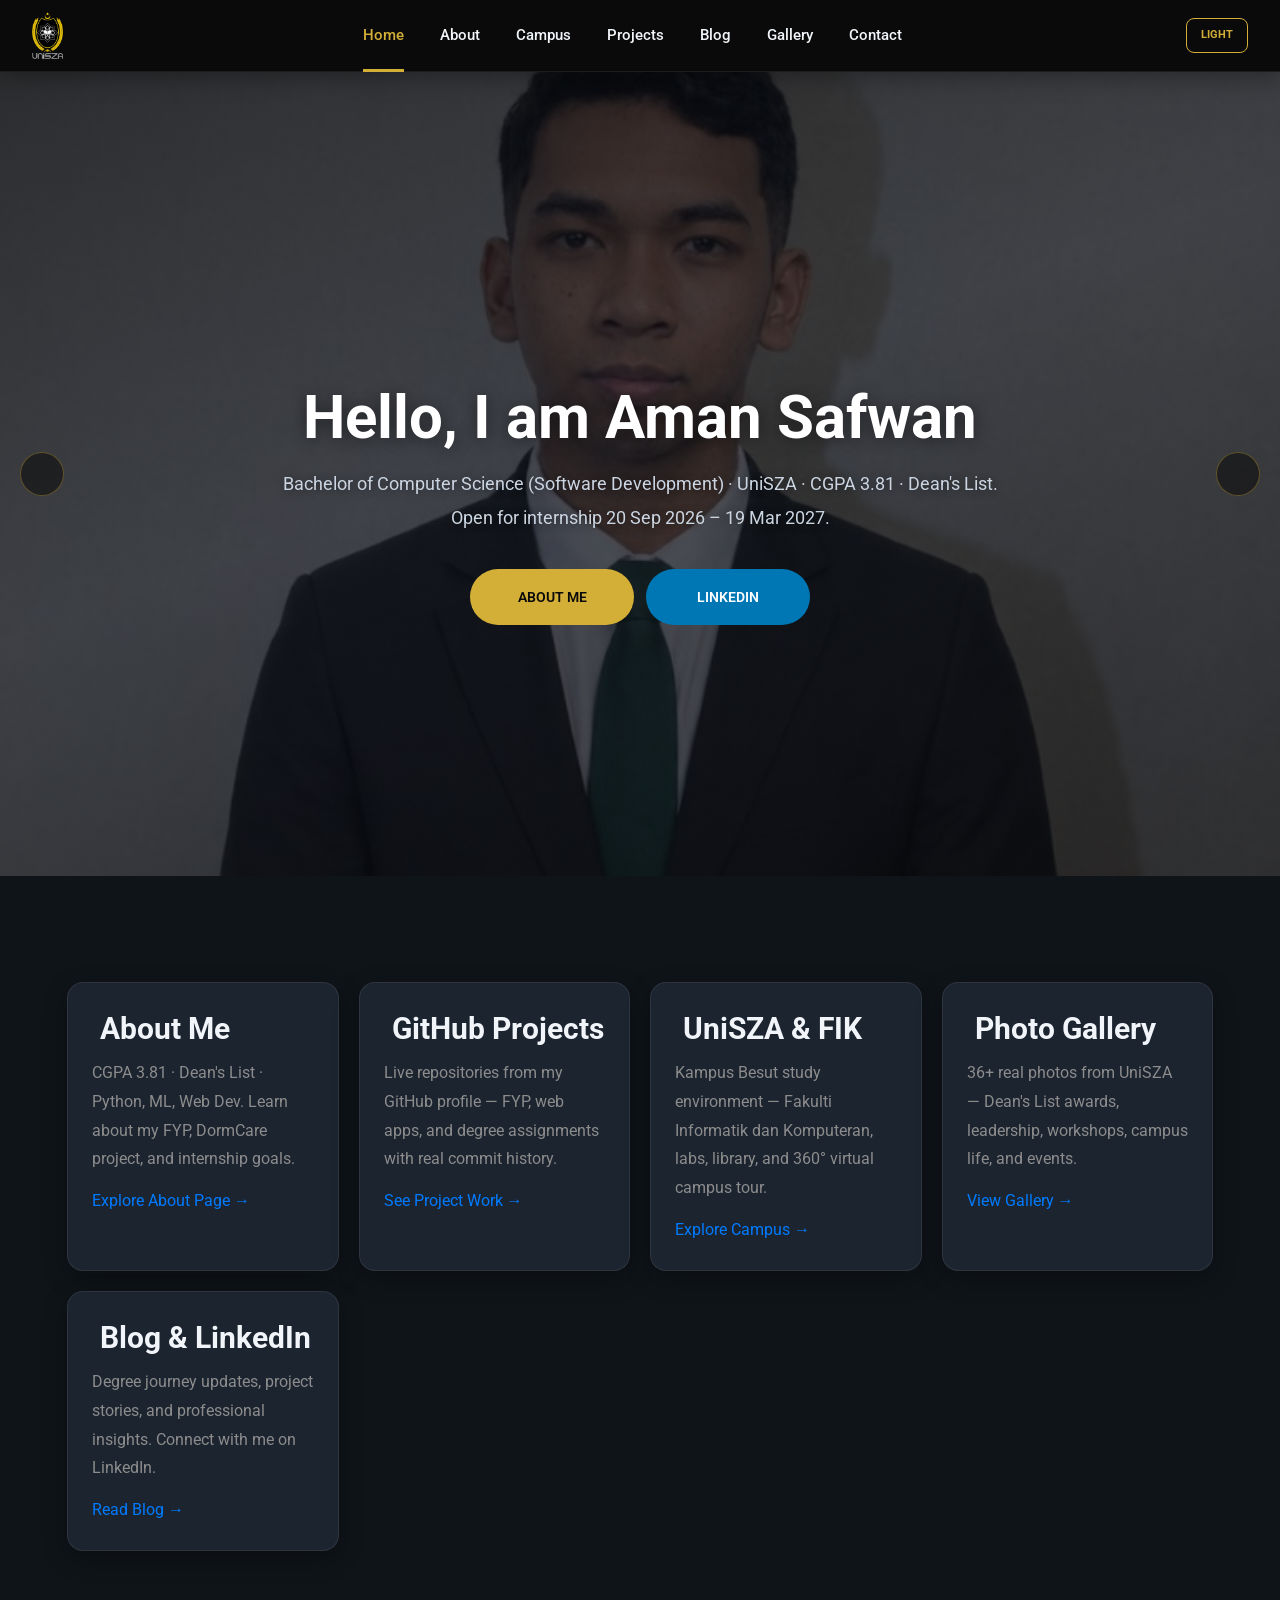
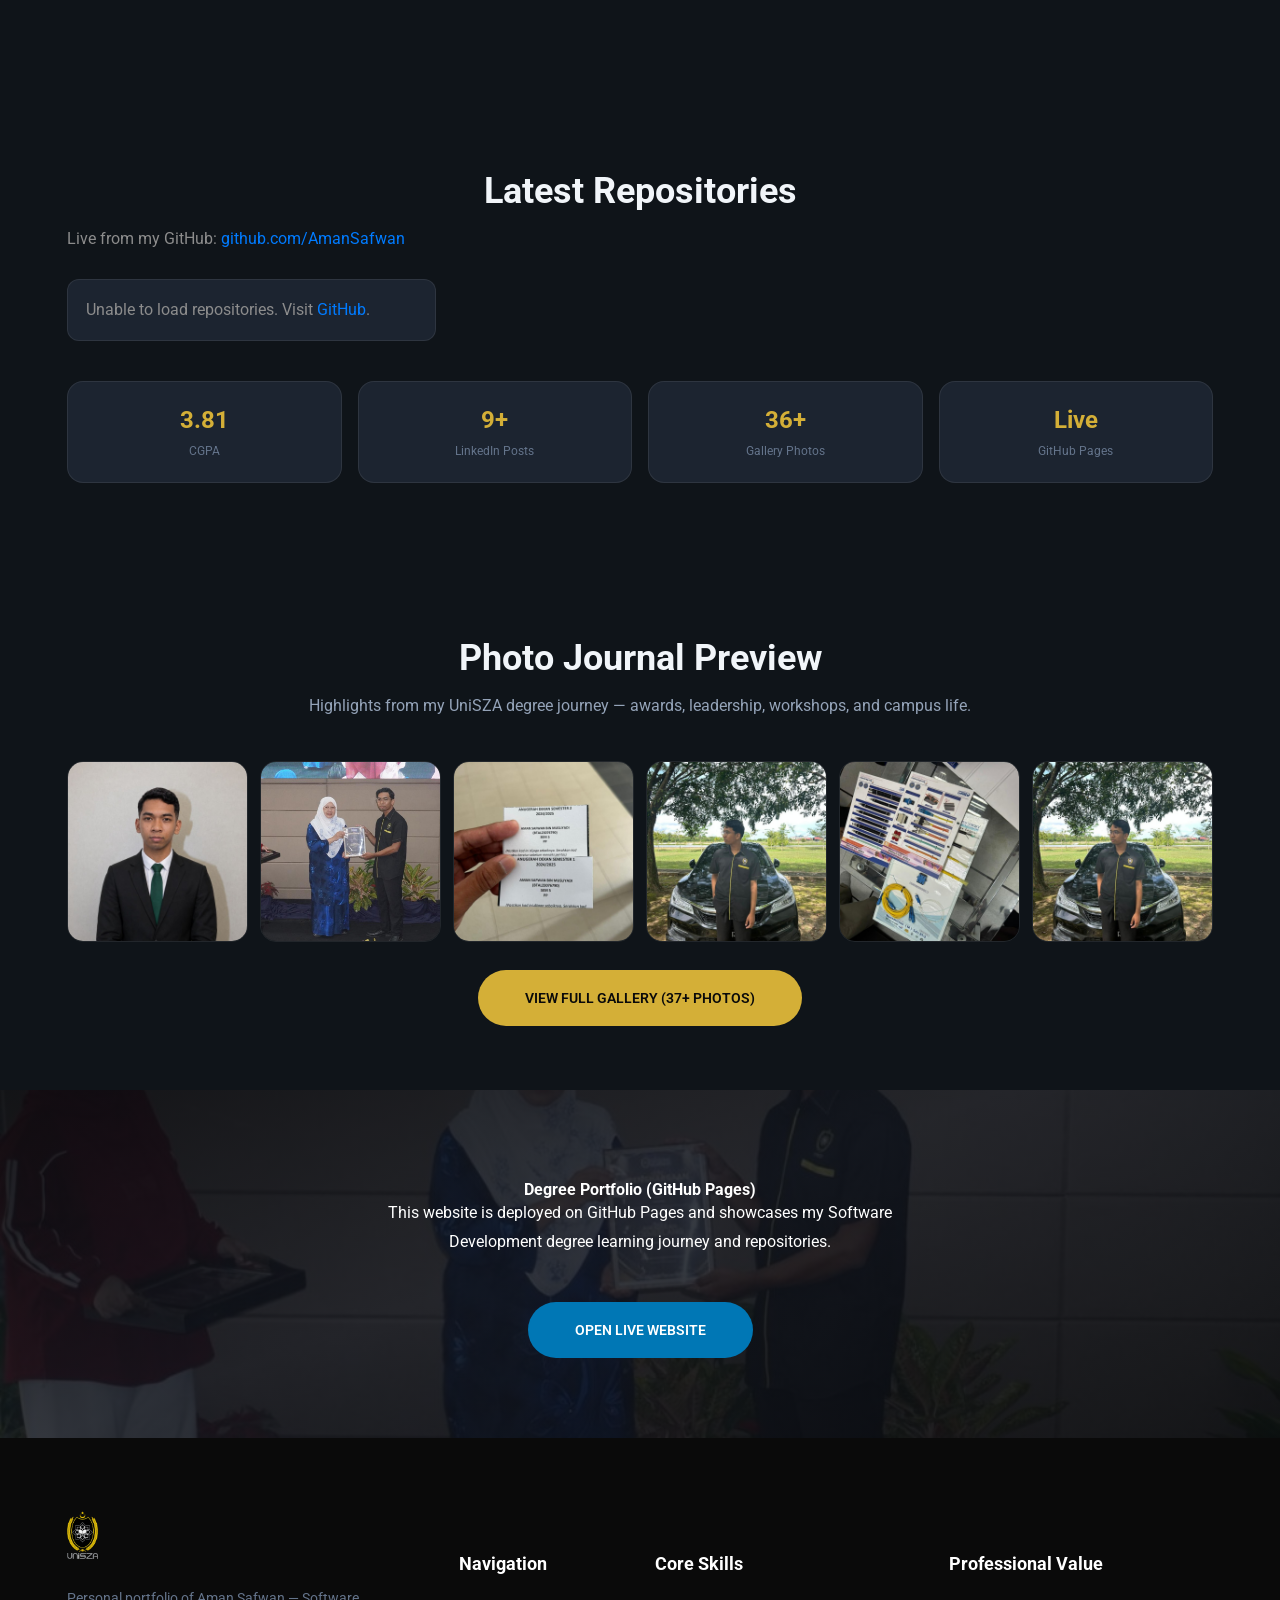
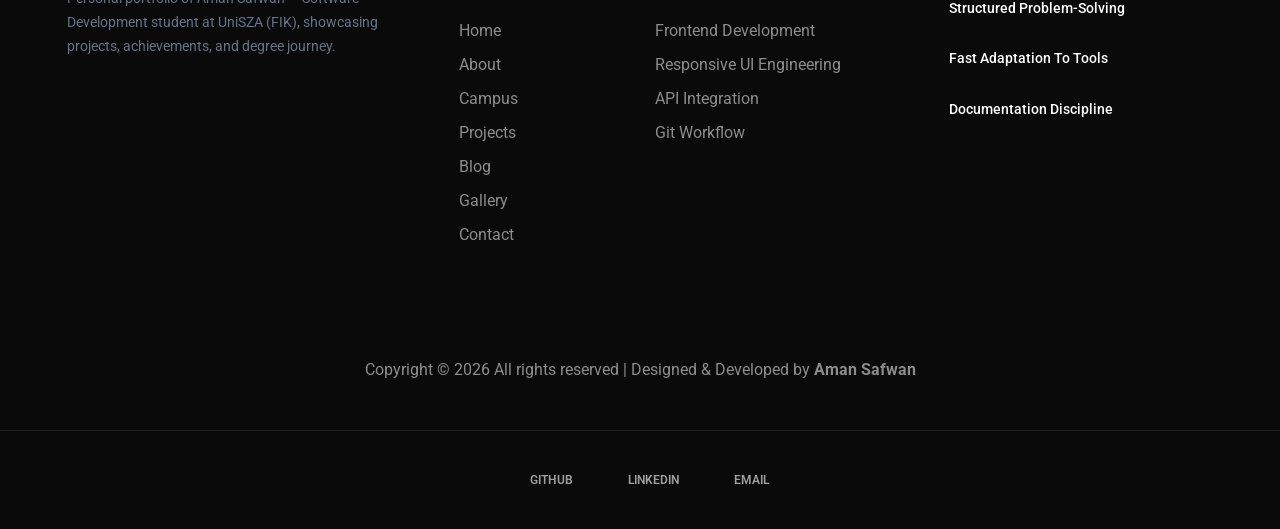
==== index.html @ bd670aaa "Add high-quality photo banners to all page headers. Each page now has a relevant full-width hero ima" ====
<!DOCTYPE html>
<html lang="en">
<head>
  <meta charset="UTF-8">
  <meta name="viewport" content="width=device-width, initial-scale=1.0">
  <title>Aman Safwan | Home</title>
  <meta name="description" content="CSD 34203 CLO3 GitHub Portfolio — Personal blog and degree portfolio of Aman Safwan, Software Development student at UniSZA.">
  <link rel="icon" href="img/unisza-logo.png" type="image/png">
  <link rel="apple-touch-icon" href="img/unisza-logo.png">
  <link href="https://fonts.googleapis.com/css?family=Roboto:300,400,500,700&display=swap" rel="stylesheet">
  <link rel="stylesheet" href="css/bootstrap.min.css">
  <link rel="stylesheet" href="css/font-awesome.min.css">
  <link rel="stylesheet" href="css/magnific-popup.css">
  <link rel="stylesheet" href="css/owl.carousel.min.css">
  <link rel="stylesheet" href="css/animate.css">
  <link rel="stylesheet" href="css/slicknav.min.css">
  <link rel="stylesheet" href="css/style.css">
  <link rel="stylesheet" href="css/theme-unisza.css">
  <link rel="stylesheet" href="css/components.css">
</head>
<body>
  <div id="preloder"><div class="loader"></div></div>

  <header class="header-section">
    <a href="index.html" class="site-logo"><img src="img/unisza-logo.png" alt="UniSZA — Universiti Sultan Zainal Abidin"></a>
    <ul class="main-menu">
      <li><a href="index.html">Home</a></li>
      <li><a href="about.html">About</a></li>
      <li><a href="campus.html">Campus</a></li>
      <li><a href="projects.html">Projects</a></li>
      <li><a href="blog.html">Blog</a></li>
      <li><a href="gallery.html">Gallery</a></li>
      <li><a href="contact.html">Contact</a></li>
    </ul>
    <div class="header-add"></div>
  </header>

  <section class="hero-section">
    <div class="hero-slider owl-carousel">
      <div class="hero-item set-bg" data-setbg="img/banners/about.png">
        <div class="container">
          <h2>Hello, I am Aman Safwan</h2>
          <p>Bachelor of Computer Science (Software Development) · UniSZA · CGPA 3.81 · Dean's List. Open for internship 20 Sep 2026 – 19 Mar 2027.</p>
          <a href="about.html" class="site-btn">About Me</a>
          <a href="https://www.linkedin.com/in/amansafwan" target="_blank" rel="noopener noreferrer" class="site-btn sb-color ml-2">LinkedIn</a>
        </div>
      </div>
      <div class="hero-item set-bg" data-setbg="img/banners/gallery.png">
        <div class="container">
          <h2>Welcome To My GitHub Portfolio</h2>
          <p>Explore my journey, featured projects, blog posts, and the technologies I use to solve real-world problems.</p>
          <a href="blog.html" class="site-btn">Read Blog</a>
          <a href="projects.html" class="site-btn sb-color ml-2">View Projects</a>
        </div>
      </div>
      <div class="hero-item set-bg" data-setbg="img/banners/campus.jpg">
        <div class="container">
          <h2>UniSZA Kampus Besut · FIK</h2>
          <p>Software Development at Fakulti Informatik dan Komputeran — labs, projects, and a vibrant campus environment in Terengganu.</p>
          <a href="campus.html" class="site-btn">Explore Campus</a>
        </div>
      </div>
    </div>
  </section>

  <section class="portfolio-section spad">
    <div class="container">
      <div class="portfolio-grid">
        <article class="portfolio-card reveal-on-scroll">
          <h3><i class="fa fa-user"></i> About Me</h3>
          <p>CGPA 3.81 · Dean's List · Python, ML, Web Dev. Learn about my FYP, DormCare project, and internship goals.</p>
          <a class="read-more" href="about.html">Explore About Page →</a>
        </article>
        <article class="portfolio-card reveal-on-scroll">
          <h3><i class="fa fa-github"></i> GitHub Projects</h3>
          <p>Live repositories from my GitHub profile — FYP, web apps, and degree assignments with real commit history.</p>
          <a class="read-more" href="projects.html">See Project Work →</a>
        </article>
        <article class="portfolio-card reveal-on-scroll">
          <h3><i class="fa fa-university"></i> UniSZA &amp; FIK</h3>
          <p>Kampus Besut study environment — Fakulti Informatik dan Komputeran, labs, library, and 360° virtual campus tour.</p>
          <a class="read-more" href="campus.html">Explore Campus →</a>
        </article>
        <article class="portfolio-card reveal-on-scroll">
          <h3><i class="fa fa-camera"></i> Photo Gallery</h3>
          <p>36+ real photos from UniSZA — Dean's List awards, leadership, workshops, campus life, and events.</p>
          <a class="read-more" href="gallery.html">View Gallery →</a>
        </article>
        <article class="portfolio-card reveal-on-scroll">
          <h3><i class="fa fa-linkedin"></i> Blog & LinkedIn</h3>
          <p>Degree journey updates, project stories, and professional insights. Connect with me on LinkedIn.</p>
          <a class="read-more" href="blog.html">Read Blog →</a>
        </article>
      </div>
    </div>
  </section>

  <section class="characters-boxes-section">
    <div class="container">
      <div class="section-heading text-center reveal-on-scroll">
        <h2>Latest Repositories</h2>
      </div>
      <p class="repo-intro">
        Live from my GitHub: <a class="read-more" href="https://github.com/AmanSafwan" target="_blank" rel="noopener noreferrer">github.com/AmanSafwan</a>
      </p>
      <div id="homeRepoGrid" class="repo-grid" aria-live="polite">
        <div class="repo-loading"><div class="feed-loading-spinner"></div><p>Loading from GitHub…</p></div>
      </div>
      <div class="home-stats-strip reveal-on-scroll">
        <div class="home-stat-item"><strong>3.81</strong><span>CGPA</span></div>
        <div class="home-stat-item"><strong>9+</strong><span>LinkedIn Posts</span></div>
        <div class="home-stat-item"><strong>36+</strong><span>Gallery Photos</span></div>
        <div class="home-stat-item"><strong>Live</strong><span>GitHub Pages</span></div>
      </div>
    </div>
  </section>

  <section class="home-gallery-preview spad">
    <div class="container">
      <div class="section-heading text-center reveal-on-scroll">
        <h2>Photo Journal Preview</h2>
        <p>Highlights from my UniSZA degree journey — awards, leadership, workshops, and campus life.</p>
      </div>
      <div class="home-gallery-grid reveal-on-scroll">
        <a href="gallery.html" class="home-gallery-thumb"><img src="img/gallery/raw-38.png" alt="Professional headshot"></a>
        <a href="gallery.html" class="home-gallery-thumb"><img src="img/gallery/raw-32.png" alt="Anugerah Cemerlang award"></a>
        <a href="gallery.html" class="home-gallery-thumb"><img src="img/gallery/raw-16.png" alt="Dean's List awards"></a>
        <a href="gallery.html" class="home-gallery-thumb"><img src="img/gallery/raw-25.png" alt="Campus event"></a>
        <a href="gallery.html" class="home-gallery-thumb"><img src="img/gallery/raw-28.png" alt="Workshop session"></a>
        <a href="gallery.html" class="home-gallery-thumb"><img src="img/gallery/raw-37.png" alt="Leadership activity"></a>
      </div>
      <div class="text-center reveal-on-scroll">
        <a href="gallery.html" class="site-btn"><i class="fa fa-camera"></i> View Full Gallery (37+ Photos)</a>
      </div>
    </div>
  </section>

  <section class="banner-section set-bg banner-section--photo" data-setbg="img/banners/gallery.png">
    <div class="container">
      <div class="banner-text text-white">
        <h6>Degree Portfolio (GitHub Pages)</h6>
        <p>This website is deployed on GitHub Pages and showcases my Software Development degree learning journey and repositories.</p>
        <a href="https://amansafwan.github.io/personal-blog/" target="_blank" rel="noopener noreferrer" class="site-btn sb-color">Open Live Website</a>
      </div>
    </div>
  </section>

  <footer class="footer-section">
    <div class="container">
      <div class="row">
        <div class="col-lg-4 col-md-6">
          <div class="footer-widget">
            <div class="about-widget">
              <img src="img/unisza-logo.png" alt="UniSZA logo">
              <p>Personal portfolio of Aman Safwan — Software Development student at UniSZA (FIK), showcasing projects, achievements, and degree journey.</p>
            </div>
          </div>
        </div>
        <div class="col-lg-2 col-md-6 col-sm-6">
          <div class="footer-widget">
            <h2 class="fw-title">Navigation</h2>
            <ul>
              <li><a href="index.html">Home</a></li>
              <li><a href="about.html">About</a></li>
              <li><a href="campus.html">Campus</a></li>
              <li><a href="projects.html">Projects</a></li>
              <li><a href="blog.html">Blog</a></li>
              <li><a href="gallery.html">Gallery</a></li>
              <li><a href="contact.html">Contact</a></li>
            </ul>
          </div>
        </div>
        <div class="col-lg-3 col-md-6 col-sm-6">
          <div class="footer-widget">
            <h2 class="fw-title">Core Skills</h2>
            <ul>
              <li><a href="#">Frontend Development</a></li>
              <li><a href="#">Responsive UI Engineering</a></li>
              <li><a href="#">API Integration</a></li>
              <li><a href="#">Git Workflow</a></li>
            </ul>
          </div>
        </div>
        <div class="col-lg-3 col-md-6">
          <div class="footer-widget fw-latest-post">
            <h2 class="fw-title">Professional Value</h2>
            <div class="latest-news-widget">
              <div class="ln-item"><div class="ln-text"><h6>Structured Problem-Solving</h6></div></div>
              <div class="ln-item"><div class="ln-text"><h6>Fast Adaptation To Tools</h6></div></div>
              <div class="ln-item"><div class="ln-text"><h6>Documentation Discipline</h6></div></div>
            </div>
          </div>
        </div>
      </div>
      <div class="copyright text-center mt-4">
        <p>Copyright &copy; <span id="year"></span> All rights reserved | Designed & Developed by <strong>Aman Safwan</strong></p>
      </div>
    </div>
    <div class="social-links-warp">
      <div class="container">
        <div class="social-links">
          <a href="https://github.com/AmanSafwan" target="_blank" rel="noopener noreferrer"><i class="fa fa-github"></i><span>github</span></a>
          <a href="https://www.linkedin.com/in/amansafwan" target="_blank" rel="noopener noreferrer"><i class="fa fa-linkedin"></i><span>linkedin</span></a>
          <a href="mailto:safwanaman2003@gmail.com"><i class="fa fa-envelope"></i><span>email</span></a>
        </div>
      </div>
    </div>
  </footer>

  <script src="js/jquery-3.2.1.min.js"></script>
  <script src="js/bootstrap.min.js"></script>
  <script src="js/jquery.slicknav.js"></script>
  <script src="js/owl.carousel.min.js"></script>
  <script src="js/circle-progress.min.js"></script>
  <script src="js/jquery.magnific-popup.min.js"></script>
  <script src="js/main.js"></script>
</body>
</html>
---- css/style.css ----
/* ===================================
--------------------------------------
  TheQuest - Gaming Magazine Template
  Version: 1.0
--------------------------------------
======================================*/


/*----------------------------------------*/
/* Template default CSS
/*----------------------------------------*/

html,
body {
	height: 100%;
	font-family: "Roboto", sans-serif;
	-webkit-font-smoothing: antialiased;
	font-smoothing: antialiased;
}

h1,
h2,
h3,
h4,
h5,
h6 {
	margin: 0;
	color: #111111;
	font-weight: 700;
}

h1 {
	font-size: 70px;
}

h2 {
	font-size: 36px;
}

h3 {
	font-size: 30px;
}

h4 {
	font-size: 24px;
}

h5 {
	font-size: 18px;
}

h6 {
	font-size: 16px;
}

p {
	font-size: 16px;
	color: #8c8c8c;
	line-height: 1.8;
}

img {
	max-width: 100%;
}

input:focus,
select:focus,
button:focus,
textarea:focus {
	outline: none;
}

a:hover,
a:focus {
	text-decoration: none;
	outline: none;
}

ul,
ol {
	padding: 0;
	margin: 0;
}

/*---------------------
Helper CSS
 -----------------------*/

.section-title {
	text-align: center;
}

.section-title h2 {
	font-size: 36px;
}

.set-bg {
	background-repeat: no-repeat;
	background-size: cover;
	background-position: center center;
}

.spad {
	padding-top: 106px;
	padding-bottom: 106px;
}

.text-white h1,
.text-white h2,
.text-white h3,
.text-white h4,
.text-white h5,
.text-white h6,
.text-white p,
.text-white span,
.text-white li,
.text-white a {
	color: #fff;
}

/*---------------------
Commom elements
 -----------------------*/

/* buttons */

.site-btn {
	display: inline-block;
	border: none;
	font-size: 14px;
	font-weight: 600;
	min-width: 164px;
	padding: 21px 47px;
	border-radius: 50px;
	text-transform: uppercase;
	background: #10ddb4;
	color: #161616;
	line-height: 1;
	cursor: pointer;
	text-align: center;
}

.site-btn:hover {
	color: #161616;
}

.site-btn.sb-color {
	background: #ff1f56;
	color: #fff;
}

.site-btn.sb-color:hover {
	color: #fff;
}

/* Preloder */

#preloder {
	position: fixed;
	width: 100%;
	height: 100%;
	top: 0;
	left: 0;
	z-index: 999999;
	background: #000;
}

.loader {
	width: 40px;
	height: 40px;
	position: absolute;
	top: 50%;
	left: 50%;
	margin-top: -13px;
	margin-left: -13px;
	border-radius: 60px;
	animation: loader 0.8s linear infinite;
	-webkit-animation: loader 0.8s linear infinite;
}

@keyframes loader {
	0% {
		-webkit-transform: rotate(0deg);
		transform: rotate(0deg);
		border: 4px solid #f44336;
		border-left-color: transparent;
	}
	50% {
		-webkit-transform: rotate(180deg);
		transform: rotate(180deg);
		border: 4px solid #673ab7;
		border-left-color: transparent;
	}
	100% {
		-webkit-transform: rotate(360deg);
		transform: rotate(360deg);
		border: 4px solid #f44336;
		border-left-color: transparent;
	}
}

@-webkit-keyframes loader {
	0% {
		-webkit-transform: rotate(0deg);
		border: 4px solid #f44336;
		border-left-color: transparent;
	}
	50% {
		-webkit-transform: rotate(180deg);
		border: 4px solid #673ab7;
		border-left-color: transparent;
	}
	100% {
		-webkit-transform: rotate(360deg);
		border: 4px solid #f44336;
		border-left-color: transparent;
	}
}

/*------------------
Header section
 ---------------------*/

.header-section {
	position: absolute;
	width: 100%;
	left: 0;
	top: 0;
	background: #353535;
	z-index: 9999;
}

.site-logo {
	display: inline-block;
	padding: 12px 28px 11px;
	background: #111111;
	vertical-align: middle;
}

.site-logo img {
	display: block;
	height: 48px;
	width: auto;
	max-width: 118px;
	object-fit: contain;
}

.main-menu {
	display: inline-block;
	padding-left: 44px;
	position: relative;
	z-index: 99;
	background: #353535;
}

.main-menu li {
	display: inline-block;
}

.main-menu li a {
	position: relative;
	display: block;
	padding: 44px 7px;
	margin-right: 55px;
	font-size: 16px;
	font-weight: 500;
	color: #fff;
}

.main-menu li a:after {
	position: absolute;
	content: "";
	width: 0;
	height: 3px;
	left: 0;
	bottom: 0;
	background: #10ddb4;
	-webkit-transition: all 0.3s;
	transition: all 0.3s;
}

.main-menu li a:hover:after {
	width: 100%;
}

.slicknav_menu {
	display: none;
}

.header-add {
	position: absolute;
	right: 0;
	top: 0;
	width: 43%;
	height: 100%;
	text-align: right;
}

.header-add img {
	height: 100%;
}

.header-badge {
	display: -webkit-box;
	display: -ms-flexbox;
	display: flex;
	-webkit-box-align: center;
	-ms-flex-align: center;
	align-items: center;
	-webkit-box-pack: end;
	-ms-flex-pack: end;
	justify-content: flex-end;
	padding-right: 24px;
}

.header-badge span {
	display: inline-block;
	background: rgba(16, 221, 180, 0.15);
	border: 1px solid #10ddb4;
	color: #10ddb4;
	padding: 8px 14px;
	border-radius: 999px;
	font-size: 12px;
	font-weight: 700;
	letter-spacing: 0.4px;
}

/*------------------
   Hero-section
 ---------------------*/

.hero-item {
	height: 804px;
	display: -webkit-box;
	display: -ms-flexbox;
	display: flex;
	-webkit-box-align: center;
	-ms-flex-align: center;
	align-items: center;
	-webkit-box-pack: center;
	-ms-flex-pack: center;
	justify-content: center;
	text-align: center;
	position: relative;
	padding-top: 140px;
}

.hero-item:after {
	position: absolute;
	content: "";
	width: 100%;
	height: 100%;
	left: 0;
	top: 0;
	background: #0d0d11;
	opacity: 0.74;
	z-index: 1;
}

.hero-item .container {
	position: relative;
	z-index: 9;
}

.hero-item h2 {
	font-size: 96px;
	font-weight: 700;
	color: #fff;
	margin-bottom: 15px;
}

.hero-item p {
	font-size: 20px;
	margin-bottom: 35px;
}

.hero-item .site-btn,
.hero-item p,
.hero-item h2 {
	position: relative;
	top: 50px;
	opacity: 0;
}

.hero-slider .owl-item.active .hero-item h2,
.hero-slider .owl-item.active .hero-item p,
.hero-slider .owl-item.active .hero-item .site-btn {
	top: 0;
	opacity: 1;
}

.hero-slider .owl-item.active .hero-item h2 {
	-webkit-transition: all 0.5s ease 0.4s;
	transition: all 0.5s ease 0.4s;
}

.hero-slider .owl-item.active .hero-item p {
	-webkit-transition: all 0.5s ease 0.6s;
	transition: all 0.5s ease 0.6s;
}

.hero-slider .owl-item.active .hero-item .site-btn {
	-webkit-transition: all 0.5s ease 0.8s;
	transition: all 0.5s ease 0.8s;
}

.slider-progress-bar {
	position: absolute;
	width: 100%;
	bottom: 0;
	left: 0;
}

.slider-progress-bar .progress {
	height: 4px;
	background: #10ddb4;
	-webkit-animation: sliderProgressBar ease;
	animation: sliderProgressBar ease;
}

.my-slider:hover .slider-progress-bar .progress {
	-webkit-animation-play-state: paused;
	animation-play-state: paused;
}

@-webkit-keyframes sliderProgressBar {
	0% {
		width: 0%;
	}
	100% {
		width: 100%;
	}
}

@keyframes sliderProgressBar {
	0% {
		width: 0%;
	}
	100% {
		width: 100%;
	}
}

/*------------------
   Blog-section
 ---------------------*/

.blog-section {
	background: #1c1c1c;
}

.blog-section .blog-posts {
	margin-bottom: -70px;
}

.blog-post {
	margin-bottom: 70px;
}

.blog-post img {
	margin-bottom: 34px;
	min-width: 100%;
}

.blog-post .post-date {
	display: inline-block;
	font-size: 14px;
	font-weight: 700;
	padding: 3px 16px;
	margin-bottom: 25px;
	background: #10ddb4;
}

.blog-post h3 {
	color: #fff;
	margin-bottom: 10px;
}

.blog-post h4 {
	color: #fff;
	margin-bottom: 10px;
}

.blog-post .post-metas {
	margin-bottom: 30px;
}

.blog-post .post-metas .post-meta {
	position: relative;
	display: inline-block;
	color: #8c8c8c;
	font-size: 14px;
	padding-right: 15px;
	margin-right: 14px;
	margin-bottom: 5px;
}

.blog-post .post-metas .post-meta:after {
	position: absolute;
	content: "|";
	right: 0;
	top: 0;
	color: #8c8c8c;
	font-size: 14px;
}

.blog-post .post-metas .post-meta:last-child {
	margin-right: 0;
	padding-right: 0;
}

.blog-post .post-metas .post-meta:last-child:after {
	display: none;
}

.blog-post .post-metas a {
	color: #ffea00;
}

.blog-post .read-more {
	font-size: 14px;
	font-weight: 700;
	color: #10ddb4;
}

.blog-post.featured-post,
.blog-post.review-post,
.blog-post.single-post {
	margin-bottom: 80px;
}

.blog-post.featured-post p,
.blog-post.review-post p,
.blog-post.single-post p {
	margin-bottom: 40px;
}

.blog-post.featured-post .post-metas a,
.blog-post.review-post .post-metas a,
.blog-post.single-post .post-metas a {
	color: #10ddb4;
}

.blog-post.review-post .post-metas {
	margin-bottom: 5px;
}

.blog-post.review-post .rating {
	font-size: 17px;
	color: #ffd200;
	margin-bottom: 30px;
}

.blog-post.review-post .rating i {
	display: inline-block;
	margin-right: 4px;
}

.sb-widget {
	margin-bottom: 75px;
}

.sb-widget:last-child {
	margin-bottom: 0;
}

.sb-widget .sb-title {
	font-size: 18px;
	font-weight: 700;
	color: #fff;
	margin-bottom: 60px;
}

.sb-widget .sb-search input {
	width: 100%;
	height: 53px;
	font-size: 14px;
	font-style: italic;
	padding: 0 32px;
	border: none;
	border-bottom: 3px solid #10ddb4;
}

.sb-cata-list {
	list-style: none;
}

.sb-cata-list li {
	display: block;
	overflow: hidden;
	margin-bottom: 13px;
}

.sb-cata-list li a {
	display: block;
	color: #8c8c8c;
	font-size: 16px;
}

.sb-cata-list li span {
	float: right;
	display: inline-block;
	min-width: 25px;
	height: 25px;
	font-size: 11px;
	color: #1c1c1c;
	border-radius: 35px;
	background: #fff;
	text-align: center;
	padding: 5px 5px 0;
}

.sb-cata-list li:nth-child(1) span {
	background: #10ddb4;
}

.sb-cata-list li:nth-child(2) span {
	background: #ff1980;
}

.sb-cata-list li:nth-child(3) span {
	background: #ffe119;
}

.sb-cata-list li:nth-child(4) span {
	background: #5da9e4;
}

.sb-cata-list li:nth-child(5) span {
	background: #bd9bd2;
}

.sb-cata-list li:nth-child(6) span {
	background: #f89843;
}

.sb-cata-list li:last-child a {
	margin-bottom: 0;
}

.latest-news-widget .ln-item {
	margin-bottom: 29px;
	position: relative;
}

.latest-news-widget .ln-item:last-child {
	margin-bottom: 0;
}

.latest-news-widget .ln-item img {
	width: 85px;
	height: 85px;
	float: left;
	margin-right: 27px;
}

.latest-news-widget .ln-text {
	overflow: hidden;
}

.latest-news-widget .ln-text .ln-date {
	display: inline-block;
	font-size: 14px;
	font-weight: 700;
	padding: 1px 5px;
	margin-bottom: 10px;
	background: #10ddb4;
}

.latest-news-widget .ln-text h6 {
	font-size: 14px;
	font-weight: 500;
	color: #fff;
	margin-bottom: 5px;
}

.latest-news-widget .ln-text .ln-metas .ln-meta {
	position: relative;
	display: inline-block;
	color: #8c8c8c;
	font-size: 12px;
	padding-right: 13px;
	margin-right: 10px;
	margin-bottom: 5px;
}

.latest-news-widget .ln-text .ln-metas .ln-meta:after {
	position: absolute;
	content: "|";
	right: 0;
	top: 0;
	color: #8c8c8c;
	font-size: 14px;
}

.latest-news-widget .ln-text .ln-metas .ln-meta:last-child {
	margin-right: 0;
	padding-right: 0;
}

.latest-news-widget .ln-text .ln-metas .ln-meta:last-child:after {
	display: none;
}

.latest-news-widget .ln-text .ln-metas a {
	color: #ffea00;
}

.latest-news-widget.top-five .ln-index {
	position: absolute;
	left: 19px;
	top: -25px;
	width: 45px;
	height: 45px;
	font-size: 18px;
	font-weight: 700;
	color: #fff;
	background: #10ddb4;
	border-radius: 50%;
	display: -webkit-box;
	display: -ms-flexbox;
	display: flex;
	-webkit-box-align: center;
	-ms-flex-align: center;
	align-items: center;
	-webkit-box-pack: center;
	-ms-flex-pack: center;
	justify-content: center;
}

.latest-news-widget.top-five .ln-item {
	margin-bottom: 59px;
}

.latest-news-widget.top-five .ln-item:nth-child(1) .ln-index {
	background: #ff5581;
}

.latest-news-widget.top-five .ln-item:nth-child(2) .ln-index {
	background: #10ddb4;
}

.latest-news-widget.top-five .ln-item:nth-child(3) .ln-index {
	background: #5da9e4;
}

.latest-news-widget.top-five .ln-item:nth-child(4) .ln-index {
	background: #ffe119;
}

.latest-news-widget.top-five .ln-item:nth-child(5) .ln-index {
	background: #bd9bd2;
}

.latest-news-widget.top-five .ln-item:last-child {
	margin-bottom: 0;
}

.latest-comments-widget .lc-item {
	margin-bottom: 23px;
}

.latest-comments-widget .lc-item:last-child {
	margin-bottom: 0;
}

.latest-comments-widget .lc-item img {
	float: left;
	width: 55px;
	height: 55px;
	border-radius: 50%;
	margin-right: 24px;
}

.latest-comments-widget .lc-text {
	overflow: hidden;
}

.latest-comments-widget .lc-text h6 {
	color: #fff;
	font-size: 16px;
	font-weight: 500;
	margin-bottom: 8px;
}

.latest-comments-widget .lc-text span {
	color: #8c8c8c;
	font-size: 14px;
	font-weight: 400;
	display: inline-block;
	padding: 0 5px;
}

.latest-comments-widget .lc-text a {
	color: #10ddb4;
	font-size: 14px;
	font-weight: 400;
}

.latest-comments-widget .lc-date {
	color: #a5a4a4;
	font-weight: 700;
	font-size: 12px;
}

/* ------------------
Blog list section
 ---------------------*/

.blog-list-section {
	background: #222222;
}

.small-blog-list .sb-item {
	margin-bottom: 43px;
	position: relative;
}

.small-blog-list .sb-item:last-child {
	margin-bottom: 0;
}

.small-blog-list .sb-item img {
	width: 166px;
	float: left;
	margin-right: 27px;
}

.small-blog-list .sb-text {
	overflow: hidden;
}

.small-blog-list .sb-text .sb-date {
	display: inline-block;
	font-size: 14px;
	font-weight: 700;
	padding: 1px 10px;
	margin-bottom: 10px;
	background: #10ddb4;
}

.small-blog-list .sb-text h6 {
	font-size: 18px;
	font-weight: 500;
	color: #fff;
	margin-bottom: 5px;
}

.small-blog-list .sb-text .sb-metas {
	margin-bottom: 10px;
}

.small-blog-list .sb-text .sb-metas .sb-meta {
	position: relative;
	display: inline-block;
	color: #8c8c8c;
	font-size: 12px;
	padding-right: 13px;
	margin-right: 10px;
	margin-bottom: 5px;
}

.small-blog-list .sb-text .sb-metas .sb-meta:after {
	position: absolute;
	content: "|";
	right: 0;
	top: 0;
	color: #8c8c8c;
	font-size: 14px;
}

.small-blog-list .sb-text .sb-metas .sb-meta:last-child {
	margin-right: 0;
	padding-right: 0;
}

.small-blog-list .sb-text .sb-metas .sb-meta:last-child:after {
	display: none;
}

.small-blog-list .sb-text .sb-metas a {
	color: #ffea00;
}

.small-blog-list .sb-text p {
	margin-bottom: 0;
}

/* ----------------
Video section
 ---------------------*/

.video-section {
	padding: 70px 0;
	background: #2d2d2d;
	text-align: center;
}

.video-logo {
	margin-bottom: 40px;
}

.video-logo p {
	padding-top: 10px;
	margin-bottom: 0;
}

.video-popup-warp {
	position: relative;
}

.video-popup-warp .video-play {
	display: block;
	position: absolute;
	width: 100px;
	height: 56px;
	padding-top: 9px;
	border-radius: 50px;
	top: calc(50% - 28px);
	left: calc(50% - 50px);
	font-size: 26px;
	color: #fff;
	background: #ff2260;
}

/* ----------------
Footer section
 ---------------------*/

.footer-section {
	background: #000000;
	padding-top: 73px;
}

.footer-widget {
	margin-bottom: 40px;
}

.footer-widget .fw-title {
	font-size: 18px;
	font-weight: 700;
	color: #fff;
	padding-top: 42px;
	margin-bottom: 44px;
}

.footer-widget .about-widget img {
	margin-bottom: 28px;
	max-width: 110px;
	height: auto;
	display: block;
}

.footer-widget ul {
	list-style: none;
}

.footer-widget ul li {
	display: block;
}

.footer-widget ul li a {
	display: inline-block;
	color: #8c8c8c;
	font-size: 16px;
	margin-bottom: 10px;
}

.footer-widget.fw-latest-post .fw-title {
	margin-bottom: 25px;
}

.copyright {
	color: #8c8c8c;
	font-size: 16px;
	padding: 35px 0 30px;
}

.copyright a {
	color: #8c8c8c;
}

.copyright a:hover {
	color: #10ddb4;
}

.copyright i {
	color: #a51111;
}

.social-links-warp {
	border-top: 1px solid #363636;
	padding: 45px 0;
}

.social-links a {
	margin-right: 104px;
	display: inline-block;
}

.social-links a:last-child {
	margin-right: 0;
}

.social-links a i {
	font-size: 30px;
	color: #d7d7d7;
	float: left;
	margin-right: 19px;
	overflow: hidden;
	-webkit-transition: all 0.3s;
	transition: all 0.3s;
}

.social-links a span {
	display: inline-block;
	font-size: 12px;
	font-weight: 600;
	text-transform: uppercase;
	color: #9f9fa0;
	padding-top: 10px;
	-webkit-transition: all 0.3s;
	transition: all 0.3s;
}

.social-links a:hover i {
	color: #10ddb4;
}

.main-menu li a.active:after {
	width: 100%;
}

.main-menu li a.active {
	color: #10ddb4;
}

.header-add {
	display: none;
}

.theme-toggle {
	position: absolute;
	right: 20px;
	top: 30px;
	padding: 10px 14px;
	border-radius: 20px;
	border: 1px solid #10ddb4;
	background: transparent;
	color: #10ddb4;
	font-size: 12px;
	font-weight: 700;
	text-transform: uppercase;
	cursor: pointer;
	z-index: 10000;
}

.site-btn {
	-webkit-transition: all 0.25s ease;
	transition: all 0.25s ease;
}

.site-btn:hover {
	-webkit-transform: translateY(-2px);
	transform: translateY(-2px);
	-webkit-box-shadow: 0 12px 25px rgba(16, 221, 180, 0.25);
	box-shadow: 0 12px 25px rgba(16, 221, 180, 0.25);
}

.read-more {
	-webkit-transition: color 0.2s ease;
	transition: color 0.2s ease;
}

.read-more:hover {
	color: #10ddb4;
}

.portfolio-section {
	background: #111111;
}

.portfolio-grid {
	display: grid;
	grid-template-columns: repeat(3, 1fr);
	gap: 20px;
}

.portfolio-card {
	background: #202020;
	border: 1px solid #2c2c2c;
	padding: 28px;
	border-radius: 12px;
	transition: transform 0.25s ease, border-color 0.25s ease;
}

.portfolio-card:hover {
	transform: translateY(-6px);
	border-color: #10ddb4;
}

.portfolio-card h3 {
	color: #fff;
	margin-bottom: 12px;
}

.portfolio-card p {
	margin-bottom: 15px;
}

.portfolio-card,
.characters-box,
.work-step-box,
.sb-widget {
	border-radius: 12px;
}

.repo-intro {
	color: #8c8c8c;
	margin-bottom: 25px;
}

.degree-checklist {
	margin-top: 18px;
	margin-bottom: 0;
	padding-left: 18px;
	color: #8c8c8c;
}

.degree-checklist li {
	margin-bottom: 10px;
}

.repo-grid {
	display: grid;
	grid-template-columns: repeat(3, 1fr);
	gap: 20px;
}

.repo-loading {
	color: #8c8c8c;
	background: rgba(255, 255, 255, 0.03);
	border: 1px solid #2b2b2b;
	padding: 18px;
	border-radius: 12px;
}

.repo-card {
	background: #1a1a1a;
	border: 1px solid #2b2b2b;
	padding: 20px;
	border-radius: 12px;
	height: 100%;
	display: -webkit-box;
	display: -ms-flexbox;
	display: flex;
	-webkit-box-orient: vertical;
	-webkit-box-direction: normal;
	-ms-flex-direction: column;
	flex-direction: column;
	-webkit-transition: all 0.2s ease;
	transition: all 0.2s ease;
}

.repo-card:hover {
	border-color: #10ddb4;
	-webkit-transform: translateY(-4px);
	transform: translateY(-4px);
}

.repo-card h4 {
	color: #fff;
	margin-bottom: 10px;
}

.repo-card h4 a {
	color: #fff;
}

.repo-card p {
	margin-bottom: 16px;
}

.repo-top {
	display: -webkit-box;
	display: -ms-flexbox;
	display: flex;
	-webkit-box-pack: justify;
	-ms-flex-pack: justify;
	justify-content: space-between;
	gap: 10px;
}

.repo-meta {
	display: -webkit-box;
	display: -ms-flexbox;
	display: flex;
	gap: 10px;
	-webkit-box-align: center;
	-ms-flex-align: center;
	align-items: center;
	color: #8c8c8c;
	font-size: 12px;
	white-space: nowrap;
}

.repo-lang {
	border: 1px solid rgba(16, 221, 180, 0.35);
	padding: 3px 8px;
	border-radius: 999px;
}

.repo-stars i {
	color: #ffd200;
}

.repo-bottom {
	margin-top: auto;
	display: -webkit-box;
	display: -ms-flexbox;
	display: flex;
	-webkit-box-pack: justify;
	-ms-flex-pack: justify;
	justify-content: space-between;
	-webkit-box-align: center;
	-ms-flex-align: center;
	align-items: center;
	gap: 10px;
}

.repo-updated {
	font-size: 12px;
	color: rgba(140, 140, 140, 0.85);
}

.portfolio-card,
.characters-box {
	height: 100%;
	display: -webkit-box;
	display: -ms-flexbox;
	display: flex;
	-webkit-box-orient: vertical;
	-webkit-box-direction: normal;
	-ms-flex-direction: column;
	flex-direction: column;
}

.characters-box {
	background: #1a1a1a;
	border: 1px solid #2b2b2b;
	padding: 20px;
}

.characters-box h4,
.characters-box p {
	margin-bottom: 14px;
}

.characters-box:hover {
	border-color: #10ddb4;
	-webkit-transform: translateY(-4px);
	transform: translateY(-4px);
	-webkit-transition: all 0.2s ease;
	transition: all 0.2s ease;
}

.contact-card {
	background: #111111;
	border: 1px solid #2d2d2d;
	border-radius: 12px;
	padding: 26px;
}

.social-links {
	display: -webkit-box;
	display: -ms-flexbox;
	display: flex;
	-webkit-box-pack: center;
	-ms-flex-pack: center;
	justify-content: center;
	-webkit-box-align: center;
	-ms-flex-align: center;
	align-items: center;
	-ms-flex-wrap: wrap;
	flex-wrap: wrap;
	gap: 36px;
}

.social-links a {
	margin-right: 0;
	display: -webkit-inline-box;
	display: -ms-inline-flexbox;
	display: inline-flex;
	-webkit-box-align: center;
	-ms-flex-align: center;
	align-items: center;
}

.social-links-warp {
	border-top: 1px solid #363636;
	padding: 30px 0 40px;
}

.form-status {
	margin-top: 20px;
	font-size: 14px;
}

.form-status.success {
	color: #10ddb4;
}

.form-status.error {
	color: #ff5a72;
}

.scroll-top-btn {
	position: fixed;
	right: 20px;
	bottom: 24px;
	width: 44px;
	height: 44px;
	border: 1px solid #10ddb4;
	background: #111111;
	color: #10ddb4;
	border-radius: 50%;
	cursor: pointer;
	opacity: 0;
	visibility: hidden;
	-webkit-transform: translateY(10px);
	transform: translateY(10px);
	-webkit-transition: all 0.25s ease;
	transition: all 0.25s ease;
	z-index: 999;
}

.scroll-top-btn.visible {
	opacity: 1;
	visibility: visible;
	-webkit-transform: translateY(0);
	transform: translateY(0);
}

.scroll-top-btn:hover {
	background: #10ddb4;
	color: #0f172a;
}

body.light-theme {
	background: #f4f6f8;
}

body.light-theme .header-section,
body.light-theme .main-menu,
body.light-theme .blog-section,
body.light-theme .characters-section,
body.light-theme .characters-boxes-section,
body.light-theme .work-steps-section,
body.light-theme .game-section,
body.light-theme .blog-list-section,
body.light-theme .footer-section {
	background: #ffffff;
}

body.light-theme .page-top-section:after,
body.light-theme .hero-item:after {
	background: #0b1120;
	opacity: 0.45;
}

body.light-theme h1,
body.light-theme h2,
body.light-theme h3,
body.light-theme h4,
body.light-theme h5,
body.light-theme h6 {
	color: #111111;
}

body.light-theme p,
body.light-theme .post-meta,
body.light-theme .sb-cata-list li a,
body.light-theme .copyright {
	color: #444444;
}

body.light-theme .main-menu li a {
	color: #111111;
}

body.light-theme .portfolio-card {
	background: #f8fafc;
	border-color: #d8e0e8;
}

body.light-theme .blog-post h3,
body.light-theme .blog-post h4,
body.light-theme .character-info h2,
body.light-theme .character-info h5,
body.light-theme .game-title h2,
body.light-theme .work-step-box h4,
body.light-theme .footer-widget .fw-title,
body.light-theme .latest-news-widget .ln-text h6,
body.light-theme .social-links a i,
body.light-theme .social-links a span {
	color: #0f172a;
}

body.light-theme .blog-post,
body.light-theme .characters-box,
body.light-theme .work-step-box,
body.light-theme .latest-news-widget .ln-item,
body.light-theme .footer-widget,
body.light-theme .contact-card {
	border-color: #d8e0e8;
}

body.light-theme .characters-box,
body.light-theme .contact-card,
body.light-theme .work-step-box,
body.light-theme .sb-widget {
	background: #f8fafc;
	border: 1px solid #d8e0e8;
}

body.light-theme .repo-card,
body.light-theme .repo-loading {
	background: #ffffff;
	border-color: #d8e0e8;
}

body.light-theme .repo-card h4,
body.light-theme .repo-card h4 a {
	color: #0f172a;
}

body.light-theme .repo-meta,
body.light-theme .repo-updated,
body.light-theme .repo-intro {
	color: #475569;
}

body.light-theme .repo-lang {
	border-color: rgba(14, 165, 233, 0.55);
}

body.light-theme .characters-box h4,
body.light-theme .work-step-box h4,
body.light-theme .latest-news-widget .ln-text h6,
body.light-theme .blog-post .post-metas .post-meta,
body.light-theme .footer-widget ul li a,
body.light-theme .character-info .cp-item h4 {
	color: #334155;
}

body.light-theme .blog-post .post-date,
body.light-theme .latest-news-widget .ln-text .ln-date,
body.light-theme .sb-cata-list li span {
	color: #0f172a;
}

body.light-theme .hero-item p,
body.light-theme .hero-item h2,
body.light-theme .page-top-section h2 {
	color: #ffffff;
}

body.light-theme .theme-toggle {
	background: #ffffff;
	border-color: #0ea5e9;
	color: #0f172a;
}

body.light-theme .scroll-top-btn {
	background: #ffffff;
	color: #0f172a;
	border-color: #0ea5e9;
}

body.light-theme .social-links a i,
body.light-theme .social-links a span {
	color: #334155;
}

body.light-theme .social-links a:hover i,
body.light-theme .social-links a:hover span {
	color: #10ddb4;
}

body.light-theme .characters-box img,
body.light-theme .blog-post img {
	border-radius: 10px;
}

body.light-theme .site-btn {
	color: #0f172a;
}

body.light-theme .social-links-warp {
	border-top-color: #d8e0e8;
}

body.light-theme .comment-form input,
body.light-theme .comment-form textarea {
	background: #ffffff;
	border: 1px solid #d8e0e8;
	color: #0f172a;
}

body.light-theme .comment-form input:focus,
body.light-theme .comment-form textarea:focus {
	border-color: #10ddb4;
}

/* ----------------
Other pages
 ---------------------*/

.page-top-section {
	height: 423px;
	position: relative;
	padding-top: 210px;
	text-align: center;
}

.page-top-section:after {
	position: absolute;
	content: "";
	width: 100%;
	height: 100%;
	left: 0;
	top: 0;
	background: #0d0d11;
	opacity: 0.74;
	z-index: 1;
}

.page-top-section .container {
	position: relative;
	z-index: 99;
}

.page-top-section h2 {
	position: relative;
	font-size: 72px;
	color: #fff;
	padding-bottom: 10px;
}

.page-top-section h2:after {
	position: absolute;
	content: "";
	width: 70px;
	height: 4px;
	bottom: 0;
	left: calc(50% - 35px);
	background: #10ddb4;
}

.site-pagination a {
	display: inline-block;
	font-size: 14px;
	color: #fff;
	font-weight: 500;
}

.site-pagination a.sp-next,
.site-pagination a.sp-prev {
	color: #8c8c8c;
	margin-right: 10px;
}

.site-pagination a.sp-next {
	margin-right: 0;
	margin-left: 10px;
}

.site-pagination a.active {
	color: #10ddb4;
}

/* ----------------
Single Post page
 ---------------------*/

.blog-post.single-post {
	margin-bottom: 0;
}

.blog-post.single-post p {
	margin-bottom: 30px;
}

.comments {
	padding-top: 50px;
}

.comments h5 {
	color: #fff;
	margin-bottom: 45px;
}

.comments-list {
	list-style: none;
	padding-top: 25px;
	padding-bottom: 25px;
}

.comments-list li {
	margin-bottom: 40px;
}

.comments-list img {
	float: left;
	margin-right: 28px;
	width: 55px;
	height: 55px;
	border-radius: 50%;
	min-width: auto;
}

.comments-list .comment-text {
	overflow: hidden;
}

.comments-list .comment-text h6 {
	color: #fff;
	font-weight: 500;
	margin-bottom: 5px;
}

.comments-list .comment-text .reply {
	padding-left: 7px;
	font-size: 14px;
	color: #10ddb4;
}

.comments-list .comment-text .comment-date {
	font-size: 12px;
	font-weight: 700;
	color: #a5a4a4;
	margin-bottom: 15px;
}

.comments-list .comment-text p {
	margin-bottom: 0;
}

.comment-form input,
.comment-form textarea {
	width: 100%;
	height: 53px;
	padding: 0 34px;
	margin-bottom: 34px;
	font-size: 14px;
	font-style: italic;
	color: #242424;
	border: none;
	border-bottom: 3px solid transparent;
}

.comment-form input:focus,
.comment-form textarea:focus {
	border-bottom-color: #10ddb4;
}

.comment-form textarea {
	height: 240px;
	resize: none;
	padding: 20px 34px 15px;
	margin-bottom: 31px;
}

/* ----------------
Responsive
 ---------------------*/

.characters-section {
	padding: 144px 0 118px;
	overflow: hidden;
	position: relative;
}

.character-info img {
	margin-bottom: 3px;
}

.character-info h2 {
	font-size: 48px;
	color: #fff;
	margin-bottom: 15px;
}

.character-info h5 {
	color: #fff;
	margin-bottom: 9px;
}

.character-info p {
	padding-top: 30px;
	margin-bottom: 40px;
}

.circle-progress {
	text-align: center;
	display: block;
	position: relative;
	margin-bottom: 5px;
}

.circle-progress canvas {
	-webkit-transform: rotate(90deg);
	transform: rotate(90deg);
}

.circle-progress .progress-value {
	position: absolute;
	width: 100%;
	top: 50%;
	margin-top: -12px;
}

.cp-item {
	display: inline-block;
	text-align: center;
	margin-right: 50px;
	margin-left: 10px;
	margin-bottom: 40px;
}

.cp-item h3 {
	font-size: 14px;
	font-weight: 400;
	color: #10ddb4;
}

.cp-item h4 {
	font-size: 14px;
	font-weight: 400;
	color: #8c8c8c;
}

.character-img {
	position: absolute;
}

.character-one {
	background: #1c1c1c;
}

.character-one .character-img {
	bottom: -180px;
	right: 0;
	width: 42%;
	text-align: right;
}

.character-two {
	background: #2d2d2d;
}

.character-two .character-img {
	bottom: -285px;
	left: 0;
	width: 68%;
}

.character-three {
	background: #000;
	background: #1c1c1c;
}

.character-three .character-img {
	bottom: 0;
	right: 0;
	width: 50%;
	text-align: right;
}

.character-four {
	background: #2d2d2d;
}

.character-four .character-img {
	bottom: -145px;
	left: 0;
	width: 50%;
}

.banner-section {
	padding: 90px 0 80px;
}

.banner-text {
	max-width: 550px;
	text-align: center;
	margin: 0 auto;
}

.banner-text .banner-logo {
	margin-bottom: 38px;
}

.banner-text .banner-logo h6 {
	margin-bottom: 25px;
}

.banner-text p {
	margin-bottom: 45px;
}

/* ------------
Game Page
 ---------------*/

.game-section {
	background: #1c1c1c;
	padding: 118px 0 60px;
	overflow: hidden;
}

.game-title {
	margin-bottom: 75px;
}

.game-title h2 {
	font-size: 48px;
	color: #fff;
	padding-top: 5px;
}

.about-game .rating {
	font-size: 17px;
	color: #ffd200;
	margin-bottom: 30px;
	padding-top: 5px;
}

.about-game .rating i {
	display: inline-block;
	margin-right: 4px;
}

.about-game p {
	margin-bottom: 70px;
}

.about-game-img {
	text-align: center;
	width: 570px;
	position: relative;
	top: -30px;
}

.characters-boxes-section {
	background: #000000;
	padding: 113px 0 90px;
}

.characters-box {
	margin-bottom: 30px;
}

.characters-box img {
	margin-bottom: 35px;
	min-width: 100%;
}

.characters-box h4 {
	color: #fff;
	margin-bottom: 20px;
}

.characters-box p {
	margin-bottom: 25px;
}

.characters-box .rm {
	color: #10ddb4;
	font-size: 16px;
	font-weight: 700;
	font-style: italic;
}

.work-steps-section {
	background: #1c1c1c;
	padding: 118px 0 120px;
	overflow: hidden;
}

.work-steps {
	position: relative;
}

.work-steps:after {
	position: absolute;
	content: "";
	max-width: 1127px;
	width: 100%;
	height: 152px;
	left: 25px;
	top: 25px;
	background-image: url("../img/work-line.png");
	background-repeat: no-repeat;
	background-size: contain;
}

.work-step-box {
	text-align: center;
	padding-top: 40px;
	position: relative;
	z-index: 2;
}

.work-step-box .ws-icon {
	width: 147px;
	height: 147px;
	margin: 0 auto 60px;
	display: -webkit-box;
	display: -ms-flexbox;
	display: flex;
	-webkit-box-align: center;
	-ms-flex-align: center;
	align-items: center;
	-webkit-box-pack: center;
	-ms-flex-pack: center;
	justify-content: center;
	background: #000;
	border: 2px solid #10ddb4;
	border-radius: 50%;
}

.work-step-box .ws-icon .fa {
	font-size: 48px;
	color: #10ddb4;
}

.work-step-box h4 {
	color: #fff;
	margin-bottom: 25px;
}

.work-step-box p {
	margin-bottom: 35px;
}

.work-step-box ul {
	list-style: none;
}

.work-step-box ul li {
	font-size: 16px;
	color: rgba(140, 140, 140, 0.5);
	margin-bottom: 15px;
}

.work-step-box ul li img {
	margin-right: 12px;
}

.testimonials-section {
	padding: 125px 0;
	background: #222222;
	overflow: hidden;
}

.testimonial-slider {
	margin: 0 -39px;
	width: auto;
}

.testimonial-slider .owl-dots {
	position: absolute;
	right: 35px;
	bottom: 20px;
}

.testimonial-slider .owl-dots .owl-dot {
	width: 9px;
	height: 9px;
	background: #7a7e7d;
	border-radius: 50%;
	display: -webkit-inline-box;
	display: -ms-inline-flexbox;
	display: inline-flex;
	margin-right: 11px;
}

.testimonial-slider .owl-dots .owl-dot:last-child {
	margin-right: 0;
}

.testimonial-slider .owl-dots .owl-dot.active {
	background: #10ddb4;
}

.owl-item.active .testimonial-info {
	opacity: 1;
	padding-left: 39px;
	-webkit-transition: all 0.4s ease 0.6s;
	transition: all 0.4s ease 0.6s;
}

.testimonial-text {
	background: #fff;
	padding: 48px 115px 55px 78px;
	margin-bottom: 41px;
	position: relative;
}

.testimonial-text:after {
	position: absolute;
	content: "";
	left: 46px;
	bottom: -2px;
	width: 50px;
	height: 45px;
	background: #fff;
	-webkit-transform: rotate(50deg) skew(10deg);
	transform: rotate(50deg) skew(10deg);
}

.testimonial-text .test-date {
	display: inline-block;
	width: 143px;
	height: 37px;
	padding-top: 8px;
	margin-bottom: 45px;
	margin-left: -10px;
	text-align: center;
	font-size: 14px;
	font-weight: 700;
	border-radius: 50px;
	background: #10ddb4;
}

.testimonial-text h4 {
	margin-bottom: 20px;
}

.testimonial-text p {
	margin-bottom: 0;
}

.testimonial-info {
	padding-left: 59px;
	opacity: 0;
	-webkit-transition: all 0.4s;
	transition: all 0.4s;
}

.testimonial-info img {
	float: left;
	width: 68px !important;
	height: 68px;
	margin-right: 17px;
	border: 2px solid #10ddb4;
	border-radius: 50%;
}

.testimonial-info .ti-text {
	padding-top: 20px;
}

.testimonial-info h5 {
	color: #10ddb4;
	font-style: italic;
	line-height: 1;
}

/* ----------------
Responsive
 ---------------------*/

@media (min-width: 1200px) {
	.container {
		max-width: 1176px;
	}
}

@media only screen and (min-width: 1200px) and (max-width: 1360px) {
	.main-menu li a {
		margin-right: 30px;
	}
	.header-add {
		width: 35%;
	}
	.character-two .character-img {
		bottom: -100px;
	}
	.character-three .character-img {
		width: 40%;
	}
	.character-one .character-img,
	.character-four .character-img {
		bottom: 0;
	}
}

/* Medium screen : 992px. */

@media only screen and (min-width: 992px) and (max-width: 1199px) {
	.main-menu {
		padding-left: 15px;
	}
	.main-menu li a {
		margin-right: 15px;
	}
	.header-add {
		width: 35%;
	}
	.social-links a {
		margin-right: 60px;
	}
	.character-one .character-img,
	.character-two .character-img,
	.character-four .character-img {
		bottom: 0;
	}
	.character-three .character-img {
		width: 44%;
	}
}

/* Tablet :768px. */

@media only screen and (min-width: 768px) and (max-width: 991px) {
	.site-logo {
		padding: 12px 20px 11px;
	}
	.site-logo img {
		height: 48px;
	}
	.main-menu {
		padding-left: 15px;
	}
	.main-menu li a {
		margin-right: 15px;
	}
	.header-add {
		display: none;
	}
	.hero-item h2 {
		font-size: 70px;
	}
	.blog-section .blog-posts {
		margin-bottom: 0;
	}
	.small-blog-list,
	.site-pagination {
		margin-bottom: 70px;
	}
	.sb-cata-list {
		width: 360px;
	}
	.social-links a {
		margin-right: 12px;
	}
	.about-game-img {
		width: auto;
		top: 0;
		padding-top: 50px;
	}
	.work-steps:after {
		left: 0px;
		top: 55px;
	}
	.work-step-box h4 {
		font-size: 18px;
	}
	.characters-section {
		padding-bottom: 0;
	}
	.character-one .character-img,
	.character-two .character-img,
	.character-three .character-img,
	.character-four .character-img {
		position: relative;
		left: 0;
		right: 0;
		bottom: 0;
		top: 0;
		width: 100%;
		padding-top: 70px;
	}
	.blog-post.single-post {
		margin-bottom: 70px;
	}
}

/* Large Mobile :480px. */

@media only screen and (max-width: 767px) {
	.site-logo {
		padding: 10px 14px 9px;
	}
	.site-logo img {
		height: 44px;
	}
	.main-menu,
	.header-add {
		display: none;
	}
	.header-section {
		background: #222222;
	}
	.slicknav_menu {
		display: block;
		background: transparent;
		padding: 0;
		margin-top: -43px;
	}
	.slicknav_nav {
		background: #353535;
	}
	.slicknav_nav ul {
		margin: 0;
	}
	.slicknav_nav .slicknav_row,
	.slicknav_nav a {
		padding: 10px 20px;
		margin: 0;
	}
	.slicknav_nav a:hover {
		border-radius: 0;
	}
	.slicknav_nav .slicknav_row:hover {
		border-radius: 0;
	}
	.slicknav_btn {
		margin: 0 0 10px 0;
		position: relative;
		top: -31px;
		right: 15px;
		background: #353535;
	}
	.theme-toggle {
		right: 70px;
		top: 24px;
		padding: 8px 10px;
		font-size: 11px;
	}
	.portfolio-grid {
		grid-template-columns: 1fr;
	}
	.repo-grid {
		grid-template-columns: 1fr;
	}
	.hero-item h2 {
		font-size: 70px;
	}
	.blog-section .blog-posts {
		margin-bottom: 0;
	}
	.small-blog-list,
	.site-pagination {
		margin-bottom: 70px;
	}
	.copyright {
		text-align: center;
	}
	.social-links {
		text-align: center;
	}
	.social-links a i {
		margin-right: 0;
	}
	.social-links a span {
		display: none;
	}
	.page-top-section h2 {
		font-size: 55px;
	}
	.about-game-img {
		width: auto;
		top: 0;
		padding-top: 50px;
	}
	.work-steps:after {
		display: none;
	}
	.testimonial-slider {
		margin: 0;
	}
	.testimonial-text {
		padding: 48px 40px 55px;
	}
	.characters-section {
		padding-bottom: 0;
	}
	.character-one .character-img,
	.character-two .character-img,
	.character-three .character-img,
	.character-four .character-img {
		position: relative;
		left: 0;
		right: 0;
		bottom: 0;
		top: 0;
		width: 100%;
		padding-top: 70px;
	}
	.blog-post.single-post {
		margin-bottom: 70px;
	}
}

/* Small Mobile :320px. */

@media only screen and (max-width: 479px) {
	.hero-item h2 {
		font-size: 50px;
	}
	.small-blog-list .sb-item img,
	.comments-list img {
		float: none;
		margin-bottom: 15px;
	}
	.page-top-section h2 {
		font-size: 45px;
	}
	.testimonial-slider .owl-dots {
		position: relative;
		bottom: 0;
		right: 0;
		padding-left: 46px;
	}
	.game-title h2 {
		font-size: 36px;
	}
}

.profile-photo-wrap {
	position: relative;
	text-align: center;
	padding: 0;
}

.profile-photo {
	width: 100%;
	max-width: 100%;
	border-radius: 0;
	border: none;
	box-shadow: none;
	object-fit: contain;
	object-position: top center;
}

.profile-badge {
	position: static;
	transform: none;
	left: auto;
	bottom: auto;
	background: transparent;
	color: inherit;
	padding: 16px 20px;
	border-radius: 0;
	font-size: 14px;
}

.profile-stats {
	display: flex;
	gap: 16px;
	margin: 24px 0;
	flex-wrap: wrap;
}

.stat-box {
	background: rgba(212, 175, 55, 0.08);
	border: 1px solid rgba(212, 175, 55, 0.35);
	border-radius: 12px;
	padding: 14px 20px;
	text-align: center;
	min-width: 100px;
}

.stat-num-static {
	display: block;
	font-size: 28px;
	font-weight: 700;
	color: #d4af37;
	line-height: 1;
}

.stat-num {
	display: block;
	font-size: 28px;
	font-weight: 700;
	color: #d4af37;
	line-height: 1;
}

.stat-label {
	font-size: 11px;
	color: #8c8c8c;
	margin-top: 4px;
	display: block;
}

.skill-tags {
	display: flex;
	flex-wrap: wrap;
	gap: 8px;
	margin: 20px 0;
}

.skill-tags span {
	background: rgba(255, 255, 255, 0.06);
	border: 1px solid #333;
	color: #10ddb4;
	padding: 6px 14px;
	border-radius: 999px;
	font-size: 12px;
	font-weight: 600;
	transition: all 0.2s ease;
}

.skill-tags span:hover {
	background: rgba(16, 221, 180, 0.15);
	border-color: #10ddb4;
	transform: translateY(-2px);
}

.about-actions {
	display: flex;
	flex-wrap: wrap;
	gap: 12px;
	margin-top: 10px;
}

.about-actions .site-btn {
	min-width: auto;
	padding: 16px 28px;
}

.section-heading h2 {
	color: #fff;
	margin-bottom: 12px;
}

.section-heading p {
	margin-bottom: 40px;
}

.portfolio-card h3 i {
	color: #10ddb4;
	margin-right: 8px;
}

.reveal-on-scroll {
	opacity: 0;
	transform: translateY(24px);
	transition: opacity 0.6s ease, transform 0.6s ease;
}

.reveal-on-scroll.revealed {
	opacity: 1;
	transform: translateY(0);
}

.spad-sm {
	padding-top: 60px;
	padding-bottom: 0;
}

.linkedin-banner {
	background: #111111;
}

.linkedin-card {
	display: flex;
	align-items: center;
	gap: 28px;
	background: linear-gradient(135deg, #1a1a2e 0%, #16213e 100%);
	border: 1px solid #0077b5;
	border-radius: 16px;
	padding: 32px;
	flex-wrap: wrap;
}

.linkedin-card-icon {
	font-size: 48px;
	color: #0077b5;
	flex-shrink: 0;
}

.linkedin-card-body {
	flex: 1;
	min-width: 220px;
}

.linkedin-card-body h3 {
	color: #fff;
	margin-bottom: 12px;
}

.linkedin-card-photo img {
	width: 90px;
	height: 90px;
	border-radius: 50%;
	object-fit: cover;
	border: 3px solid #0077b5;
}

.linkedin-btn {
	background: #0077b5 !important;
	color: #fff !important;
}

.linkedin-btn:hover {
	background: #005885 !important;
	box-shadow: 0 12px 25px rgba(0, 119, 181, 0.35) !important;
}

.linkedin-btn.full-width {
	width: 100%;
	display: block;
	text-align: center;
}

.linkedin-sidebar-card {
	text-align: center;
	padding: 10px 0;
}

.linkedin-sidebar-card img {
	width: 80px;
	height: 80px;
	border-radius: 50%;
	object-fit: cover;
	border: 3px solid #0077b5;
	margin-bottom: 12px;
}

.linkedin-sidebar-card h4 {
	color: #fff;
	font-size: 16px;
	margin-bottom: 6px;
}

.linkedin-sidebar-card p {
	font-size: 13px;
	margin-bottom: 16px;
}

.blog-filter {
	display: flex;
	gap: 10px;
	flex-wrap: wrap;
	margin-bottom: 40px;
}

.filter-btn {
	background: transparent;
	border: 1px solid #333;
	color: #8c8c8c;
	padding: 10px 20px;
	border-radius: 999px;
	font-size: 13px;
	font-weight: 600;
	cursor: pointer;
	transition: all 0.2s ease;
}

.filter-btn:hover,
.filter-btn.active {
	background: #10ddb4;
	border-color: #10ddb4;
	color: #0f172a;
}

.blog-profile-img {
	max-height: 280px;
	object-fit: cover;
	object-position: top center;
	border-radius: 12px;
}

.quick-links {
	list-style: none;
}

.quick-links li {
	margin-bottom: 12px;
}

.quick-links a {
	color: #8c8c8c;
	font-size: 15px;
	transition: color 0.2s;
}

.quick-links a i {
	color: #10ddb4;
	margin-right: 10px;
	width: 18px;
}

.quick-links a:hover {
	color: #10ddb4;
}

.blog-post.hidden-post {
	display: none !important;
}

body.light-theme .linkedin-card {
	background: linear-gradient(135deg, #e8f4fd 0%, #f0f7ff 100%);
	border-color: #0077b5;
}

body.light-theme .linkedin-card-body h3,
body.light-theme .linkedin-sidebar-card h4,
body.light-theme .section-heading h2 {
	color: #0f172a;
}

body.light-theme .skill-tags span {
	background: #f0f7ff;
	border-color: #0077b5;
	color: #0077b5;
}

body.light-theme .stat-box {
	background: #f0f7ff;
	border-color: #0077b5;
}

body.light-theme .filter-btn {
	border-color: #d8e0e8;
	color: #475569;
}

body.light-theme .linkedin-banner {
	background: #f4f6f8;
}

@media only screen and (max-width: 767px) {
	.profile-photo-wrap {
		margin-top: 40px;
	}
	.about-actions .site-btn {
		width: 100%;
		text-align: center;
	}
	.linkedin-card {
		flex-direction: column;
		text-align: center;
	}
	.linkedin-card-photo {
		order: -1;
	}
}

/* ----------------
Photo Journal (Blog)
-------------------*/
.photo-journal-section .section-heading p {
	max-width: 780px;
	margin: 0 auto;
}

.gallery-filter {
	display: flex;
	flex-wrap: wrap;
	gap: 10px;
	justify-content: center;
	margin: 22px 0 28px;
}

.gallery-filter-btn {
	border: 1px solid rgba(255, 255, 255, 0.18);
	background: rgba(15, 23, 42, 0.45);
	color: #e2e8f0;
	padding: 10px 14px;
	border-radius: 999px;
	font-size: 13px;
	font-weight: 600;
	letter-spacing: 0.02em;
	transition: 0.2s ease;
}

.gallery-filter-btn:hover,
.gallery-filter-btn.active {
	background: linear-gradient(120deg, rgba(0, 119, 181, 0.85), rgba(25, 118, 210, 0.7));
	border-color: rgba(0, 119, 181, 0.9);
	color: #fff;
	transform: translateY(-1px);
}

.photo-grid {
	display: grid;
	grid-template-columns: repeat(12, 1fr);
	gap: 16px;
}

.photo-card {
	position: relative;
	display: block;
	grid-column: span 4;
	border-radius: 14px;
	overflow: hidden;
	background: rgba(15, 23, 42, 0.55);
	border: 1px solid rgba(255, 255, 255, 0.12);
	box-shadow: 0 14px 34px rgba(0, 0, 0, 0.25);
	transform: translateY(0);
	transition: transform 0.18s ease, box-shadow 0.18s ease, border-color 0.18s ease;
}

.photo-card img {
	display: block;
	width: 100%;
	height: 260px;
	object-fit: cover;
}

.photo-card:after {
	content: "";
	position: absolute;
	inset: 0;
	background: linear-gradient(180deg, rgba(2, 6, 23, 0.05) 10%, rgba(2, 6, 23, 0.78) 100%);
	pointer-events: none;
}

.photo-meta {
	position: absolute;
	left: 14px;
	right: 14px;
	bottom: 14px;
	z-index: 2;
}

.photo-tag {
	display: inline-block;
	font-size: 11px;
	font-weight: 700;
	letter-spacing: 0.04em;
	padding: 6px 10px;
	border-radius: 999px;
	background: rgba(0, 119, 181, 0.18);
	border: 1px solid rgba(0, 119, 181, 0.45);
	color: #e2e8f0;
}

.photo-meta h4 {
	margin: 10px 0 0;
	color: #fff;
	font-size: 16px;
	font-weight: 700;
	line-height: 1.25;
}

.photo-card:hover {
	transform: translateY(-4px);
	border-color: rgba(0, 119, 181, 0.55);
	box-shadow: 0 18px 44px rgba(0, 0, 0, 0.35);
}

@media only screen and (max-width: 991px) {
	.photo-card {
		grid-column: span 6;
	}
}

@media only screen and (max-width: 767px) {
	.photo-card {
		grid-column: span 12;
	}
	.photo-card img {
		height: 240px;
	}
}

body.light-theme .gallery-filter-btn {
	background: #ffffff;
	color: #0f172a;
	border-color: #d8e0e8;
}

body.light-theme .gallery-filter-btn:hover,
body.light-theme .gallery-filter-btn.active {
	color: #fff;
	border-color: rgba(0, 119, 181, 0.9);
}

body.light-theme .photo-card {
	background: #ffffff;
	border-color: rgba(15, 23, 42, 0.1);
}
---- css/theme-unisza.css ----
/* =============================================
   UniSZA Portfolio — Unified Design System
   Consistent colors, overlays, and image handling
   ============================================= */

:root {
	--unisza-gold: #d4af37;
	--unisza-gold-dark: #b8941f;
	--unisza-grey: #9ca3af;
	--unisza-grey-dark: #6b7280;
	--unisza-blue: #0077b5;
	--unisza-blue-dark: #005885;

	--bg-base: #0f1419;
	--bg-elevated: #161d27;
	--bg-surface: #1c2430;
	--bg-header: #0a0a0a;

	--text-primary: #f1f5f9;
	--text-secondary: #94a3b8;
	--text-muted: #64748b;

	--border-subtle: rgba(255, 255, 255, 0.08);
	--border-accent: rgba(212, 175, 55, 0.35);

	--overlay-hero: linear-gradient(
		160deg,
		rgba(8, 10, 14, 0.92) 0%,
		rgba(12, 16, 24, 0.82) 45%,
		rgba(8, 10, 14, 0.88) 100%
	);
	--overlay-page: linear-gradient(
		180deg,
		rgba(8, 10, 14, 0.88) 0%,
		rgba(10, 14, 20, 0.78) 100%
	);

	--radius-md: 12px;
	--radius-lg: 16px;
	--shadow-card: 0 8px 24px rgba(0, 0, 0, 0.28);
}

/* ---- Base ---- */
body {
	background: var(--bg-base);
	color: var(--text-secondary);
}

body.light-theme {
	--bg-base: #e8ecf1;
	--bg-elevated: #ffffff;
	--bg-surface: #f4f6f9;
	--text-primary: #0f172a;
	--text-secondary: #475569;
	--text-muted: #64748b;
	--border-subtle: rgba(15, 23, 42, 0.1);
	--overlay-hero: linear-gradient(
		160deg,
		rgba(8, 10, 14, 0.82) 0%,
		rgba(12, 16, 24, 0.72) 50%,
		rgba(8, 10, 14, 0.8) 100%
	);
	--overlay-page: linear-gradient(
		180deg,
		rgba(8, 10, 14, 0.8) 0%,
		rgba(10, 14, 20, 0.7) 100%
	);
	background: var(--bg-base);
}

/* ---- Header & logo (match UniSZA black) ---- */
.header-section,
.main-menu,
.site-logo {
	background: var(--bg-header) !important;
}

.site-logo {
	padding: 8px 16px 8px 0 !important;
	border-right: 1px solid var(--border-subtle);
}

.site-logo img {
	height: 48px !important;
	max-width: 118px !important;
}

.main-menu li a {
	color: var(--text-primary);
	padding-top: 38px;
	padding-bottom: 38px;
}

.main-menu li a:after {
	background: var(--unisza-gold);
}

body.light-theme .header-section,
body.light-theme .main-menu,
body.light-theme .site-logo {
	background: var(--bg-header) !important;
}

body.light-theme .main-menu li a {
	color: #e2e8f0;
}

/* ---- Background photos ---- */
.set-bg {
	background-position: center center;
	background-size: cover;
}

.hero-item:after,
.page-top-section:after {
	background: var(--overlay-hero);
	opacity: 1;
}

.page-top-section:after {
	background: var(--overlay-page);
}

.banner-section {
	position: relative;
	background-position: center center;
	background-size: cover;
}

.banner-section:before {
	content: "";
	position: absolute;
	inset: 0;
	background: var(--overlay-hero);
	z-index: 1;
}

.banner-section .container {
	position: relative;
	z-index: 2;
}

/* ---- Accent colors (replace gaming neon) ---- */
.site-btn {
	background: var(--unisza-gold);
	color: #0a0a0a;
}

.site-btn:hover {
	color: #0a0a0a;
	box-shadow: 0 10px 22px rgba(212, 175, 55, 0.28);
}

.site-btn.sb-color {
	background: var(--unisza-blue);
	color: #fff;
}

.site-btn.sb-color:hover {
	color: #fff;
	box-shadow: 0 10px 22px rgba(0, 119, 181, 0.3);
}

.read-more:hover,
.quick-links a:hover,
.site-pagination a.active,
.cp-item h3,
.portfolio-card h3 i,
.quick-links a i {
	color: var(--unisza-gold);
}

.theme-toggle {
	border-color: var(--unisza-gold);
	color: var(--unisza-gold);
}

.theme-toggle:hover {
	background: rgba(212, 175, 55, 0.12);
}

.scroll-top-btn {
	border-color: var(--unisza-gold);
	color: var(--unisza-gold);
}

.scroll-top-btn:hover {
	background: var(--unisza-gold);
	color: #0a0a0a;
}

.page-top-section h2:after {
	background: var(--unisza-gold);
}

.filter-btn:hover,
.filter-btn.active {
	background: var(--unisza-gold);
	border-color: var(--unisza-gold);
	color: #0a0a0a;
}

/* ---- Section backgrounds (unified) ---- */
.portfolio-section,
.characters-boxes-section,
.linkedin-banner,
.photo-journal-section,
.blog-section,
.feed-section {
	background: var(--bg-base);
}

.characters-section,
.work-steps-section {
	background: var(--bg-elevated);
}

.footer-section {
	background: var(--bg-header);
}

body.light-theme .portfolio-section,
body.light-theme .characters-boxes-section,
body.light-theme .linkedin-banner,
body.light-theme .photo-journal-section,
body.light-theme .blog-section,
body.light-theme .characters-section,
body.light-theme .work-steps-section,
body.light-theme .footer-section {
	background: var(--bg-elevated);
}

body.light-theme .characters-section {
	background: var(--bg-surface);
}

/* ---- Cards ---- */
.portfolio-card,
.repo-card,
.repo-loading,
.characters-box,
.blog-post,
.sb-widget,
.contact-card {
	background: var(--bg-surface);
	border-color: var(--border-subtle);
}

.portfolio-card:hover,
.repo-card:hover {
	border-color: var(--border-accent);
	box-shadow: var(--shadow-card);
}

.portfolio-card h3,
.repo-card h4,
.repo-card h4 a,
.character-info h2,
.character-info h5,
.section-heading h2,
.work-step-box h4,
.game-title h2,
.blog-post h3,
.blog-post h4 {
	color: var(--text-primary);
}

body.light-theme .portfolio-card,
body.light-theme .repo-card,
body.light-theme .characters-box,
body.light-theme .blog-post,
body.light-theme .sb-widget {
	background: var(--bg-elevated);
	border-color: var(--border-subtle);
}

/* ---- Work steps ---- */
.work-steps:after {
	display: none;
}

.work-step-box .ws-icon {
	background: var(--bg-surface);
	border-color: var(--unisza-gold);
}

.work-step-box .ws-icon .fa {
	color: var(--unisza-gold);
}

/* ---- Hero typography ---- */
.hero-item h2 {
	font-size: clamp(2rem, 5vw, 3.75rem);
	line-height: 1.15;
	text-shadow: 0 2px 16px rgba(0, 0, 0, 0.45);
}

.hero-item p {
	font-size: clamp(1rem, 2vw, 1.15rem);
	max-width: 720px;
	margin-left: auto;
	margin-right: auto;
	color: #cbd5e1;
	text-shadow: 0 1px 8px rgba(0, 0, 0, 0.4);
}

.page-top-section h2 {
	font-size: clamp(2rem, 4.5vw, 3.25rem);
	text-shadow: 0 2px 12px rgba(0, 0, 0, 0.4);
}

/* ---- Images: prevent harsh cropping ---- */
.photo-card {
	background: var(--bg-surface);
	border-color: var(--border-subtle);
	box-shadow: var(--shadow-card);
}

.photo-card img {
	height: auto;
	min-height: 200px;
	max-height: 280px;
	object-fit: contain;
	object-position: center center;
	background: #0a0e14;
}

.photo-card:after {
	background: linear-gradient(
		180deg,
		rgba(2, 6, 23, 0) 35%,
		rgba(2, 6, 23, 0.88) 100%
	);
}

.blog-profile-img {
	max-height: 320px;
	object-fit: contain;
	object-position: top center;
	background: var(--bg-surface);
	border: 1px solid var(--border-subtle);
}

.profile-photo {
	object-fit: contain;
	object-position: top center;
	border: none;
	box-shadow: none;
}

/* ---- About biodata stats & tags (UniSZA gold) ---- */
.stat-box {
	background: rgba(212, 175, 55, 0.08) !important;
	border: 1px solid var(--border-accent) !important;
	border-radius: var(--radius-md) !important;
}

.stat-num-static,
.stat-num {
	color: var(--unisza-gold) !important;
}

.stat-label {
	color: var(--text-muted) !important;
}

.skill-tags span {
	background: rgba(212, 175, 55, 0.1);
	border: 1px solid var(--border-accent);
	color: var(--text-secondary);
}

body.light-theme .about-bio-content h2,
body.light-theme .character-info h2 {
	color: var(--text-primary);
}

body.light-theme .about-bio-content h5,
body.light-theme .character-info h5 {
	color: var(--text-secondary);
}

body.light-theme .about-bio-content p,
body.light-theme .character-info p {
	color: var(--text-secondary);
}

.linkedin-sidebar-card img {
	display: none;
}

.linkedin-sidebar-card h4 {
	color: var(--text-primary);
}

.linkedin-sidebar-card p {
	color: var(--text-muted);
}

body.light-theme .sb-widget {
	background: var(--bg-elevated);
	border-color: var(--border-subtle);
}

body.light-theme .portfolio-card,
body.light-theme .characters-box {
	background: var(--bg-elevated);
	border-color: var(--border-subtle);
}

/* ---- Photo journal filters ---- */
.gallery-filter-btn {
	background: var(--bg-surface);
	border-color: var(--border-subtle);
	color: var(--text-secondary);
}

.gallery-filter-btn:hover,
.gallery-filter-btn.active {
	background: var(--unisza-gold);
	border-color: var(--unisza-gold);
	color: #0a0a0a;
}

body.light-theme .gallery-filter-btn {
	background: var(--bg-elevated);
	color: var(--text-secondary);
}

body.light-theme .photo-card {
	background: var(--bg-elevated);
}

body.light-theme .photo-card img {
	background: #eef1f5;
}

/* ---- Section headings ---- */
.section-heading h2 {
	font-size: clamp(1.75rem, 3vw, 2.25rem);
}

.section-heading p {
	color: var(--text-secondary);
}

/* ---- Footer logo ---- */
.footer-widget .about-widget img {
	max-width: 96px;
	opacity: 0.95;
}

.footer-widget .about-widget p {
	color: var(--text-muted);
	font-size: 14px;
	line-height: 1.7;
}

/* ---- Form focus ---- */
body.light-theme .comment-form input:focus,
body.light-theme .comment-form textarea:focus {
	border-color: var(--unisza-gold);
}

.form-status.success {
	color: var(--unisza-gold);
}

/* ---- Repo accents ---- */
.repo-lang {
	border-color: var(--border-accent);
	color: var(--unisza-gold);
}

.repo-card:hover {
	border-color: var(--border-accent);
}

/* ---- Responsive hero height ---- */
@media only screen and (max-width: 991px) {
	.hero-item {
		height: 620px;
		padding-top: 120px;
	}
}

@media only screen and (max-width: 767px) {
	.hero-item {
		height: 520px;
		padding-top: 100px;
	}

	.page-top-section {
		height: 320px;
		padding-top: 160px;
	}

	.photo-card img {
		min-height: 180px;
		max-height: 240px;
	}
}

/* ---- Stats & skills ---- */
.stat-box {
	background: rgba(212, 175, 55, 0.08);
	border-color: var(--border-accent);
}

.stat-num,
.stat-num-static {
	color: var(--unisza-gold);
}

.skill-tags span {
	background: rgba(255, 255, 255, 0.04);
	border-color: var(--border-subtle);
	color: var(--unisza-gold);
}

.skill-tags span:hover {
	background: rgba(212, 175, 55, 0.12);
	border-color: var(--unisza-gold);
}

body.light-theme .stat-box {
	background: rgba(212, 175, 55, 0.1);
	border-color: var(--border-accent);
}

body.light-theme .skill-tags span {
	background: #fff;
	border-color: var(--border-subtle);
	color: var(--unisza-gold-dark);
}

/* ---- Social bar & loader ---- */
.social-links-warp {
	background: var(--bg-header);
	border-top: 1px solid var(--border-subtle);
}

body.light-theme .social-links-warp {
	background: var(--bg-surface);
}

#preloder {
	background: var(--bg-header);
}
---- css/components.css ----
/* =============================================
   Components — Header, Feed, Interactions
   UniSZA-aligned professional UI
   ============================================= */

/* ---- Fixed header system ---- */
.header-section {
	position: fixed !important;
	top: 0;
	left: 0;
	right: 0;
	width: 100%;
	height: var(--header-h, 72px);
	display: flex;
	align-items: center;
	justify-content: space-between;
	padding: 0 clamp(12px, 3vw, 32px);
	background: var(--bg-header) !important;
	border-bottom: 1px solid var(--border-subtle);
	box-shadow: 0 4px 24px rgba(0, 0, 0, 0.35);
	transition: height 0.25s ease, box-shadow 0.25s ease;
}

.header-section.header-scrolled {
	height: 62px;
	box-shadow: 0 6px 28px rgba(0, 0, 0, 0.45);
}

body {
	padding-top: var(--header-h, 72px);
}

.site-logo {
	display: flex;
	align-items: center;
	padding: 8px 16px 8px 0 !important;
	background: transparent !important;
	border: none !important;
	flex-shrink: 0;
}

.site-logo img {
	height: 48px !important;
	width: auto !important;
	max-width: 118px !important;
	min-height: 48px !important;
	max-height: 48px !important;
	object-fit: contain;
	display: block;
}

.main-menu {
	display: flex;
	align-items: center;
	padding: 0 !important;
	background: transparent !important;
	flex: 1;
	justify-content: center;
}

.main-menu li {
	display: inline-flex;
}

.main-menu li a {
	padding: 0 18px !important;
	height: var(--header-h, 72px);
	display: inline-flex;
	align-items: center;
	margin-right: 0 !important;
	font-size: 15px;
	transition: color 0.2s ease;
}

.main-menu li a.active {
	color: var(--unisza-gold) !important;
}

.main-menu li a.active:after,
.main-menu li a:hover:after {
	width: calc(100% - 36px);
	left: 18px;
}

.header-actions {
	display: flex;
	align-items: center;
	gap: 12px;
	flex-shrink: 0;
}

.theme-toggle {
	position: static !important;
	top: auto !important;
	right: auto !important;
	margin: 0;
	padding: 8px 14px;
	border-radius: 8px;
	font-size: 11px;
	cursor: pointer;
}

/* ---- Page hero with photo banners ---- */
.page-hero {
	position: relative;
	padding: 72px 0 56px;
	text-align: center;
	background: linear-gradient(165deg, var(--bg-header) 0%, var(--bg-elevated) 55%, var(--bg-base) 100%);
	border-bottom: 1px solid var(--border-subtle);
	overflow: hidden;
}

.page-hero--photo {
	padding: clamp(88px, 14vh, 120px) 0 clamp(64px, 10vh, 88px);
	min-height: clamp(260px, 38vh, 380px);
	display: flex;
	align-items: center;
	justify-content: center;
	background-color: #0a0a0a;
	background-size: cover;
	background-position: center center;
	background-repeat: no-repeat;
	border-bottom: 1px solid rgba(212, 175, 55, 0.15);
}

.page-hero--photo::before {
	content: "";
	position: absolute;
	inset: 0;
	width: 100%;
	height: 100%;
	top: 0;
	right: 0;
	background: linear-gradient(
		135deg,
		rgba(4, 4, 6, 0.82) 0%,
		rgba(4, 4, 6, 0.52) 45%,
		rgba(4, 4, 6, 0.78) 100%
	);
	pointer-events: none;
	z-index: 0;
}

.page-hero--photo .container {
	position: relative;
	z-index: 1;
	width: 100%;
}

.page-hero--photo h1,
.page-hero--photo h2 {
	color: #ffffff;
	text-shadow: 0 2px 24px rgba(0, 0, 0, 0.55);
}

.page-hero--photo p {
	color: rgba(255, 255, 255, 0.92);
	text-shadow: 0 1px 12px rgba(0, 0, 0, 0.45);
	max-width: 680px;
}

.page-hero--photo .breadcrumb-bar {
	color: rgba(255, 255, 255, 0.72);
}

.page-hero--photo .breadcrumb-bar a {
	color: var(--unisza-gold);
}

.page-hero--about {
	background-image: url('../img/banners/about.png');
	background-position: center 18%;
}

.page-hero--campus {
	background-image: url('../img/banners/campus.jpg');
	background-position: center center;
}

.page-hero--projects {
	background-image: url('../img/banners/projects.png');
	background-position: center 40%;
}

.page-hero--blog {
	background-image: url('../img/banners/blog.png');
	background-position: center 35%;
}

.page-hero--gallery {
	background-image: url('../img/banners/gallery.png');
	background-position: center 30%;
}

.page-hero--contact {
	background-image: url('../img/banners/contact.png');
	background-position: center 25%;
}

.page-hero:before {
	content: "";
	position: absolute;
	top: -40%;
	right: -10%;
	width: 420px;
	height: 420px;
	background: radial-gradient(circle, rgba(212, 175, 55, 0.12) 0%, transparent 70%);
	pointer-events: none;
}

.page-hero--photo:before {
	top: 0;
	right: 0;
	width: 100%;
	height: 100%;
	border-radius: 0;
	background: linear-gradient(
		135deg,
		rgba(4, 4, 6, 0.82) 0%,
		rgba(4, 4, 6, 0.52) 45%,
		rgba(4, 4, 6, 0.78) 100%
	);
}

.page-hero h1,
.page-hero h2 {
	position: relative;
	z-index: 1;
	font-size: clamp(2rem, 4vw, 3rem);
	color: var(--text-primary);
	margin-bottom: 12px;
}

.page-hero p {
	position: relative;
	z-index: 1;
	max-width: 640px;
	margin: 0 auto;
	color: var(--text-secondary);
	font-size: 1.05rem;
}

.page-hero .breadcrumb-bar {
	position: relative;
	z-index: 1;
	margin-top: 16px;
	font-size: 13px;
	color: var(--text-muted);
}

.page-hero .breadcrumb-bar a {
	color: var(--unisza-gold);
}

/* ---- Hero slider enhancements ---- */
.hero-section {
	margin-top: 0;
}

.hero-item {
	padding-top: 60px !important;
	min-height: clamp(420px, 58vh, 560px) !important;
	background-size: cover !important;
	background-position: center center !important;
	background-repeat: no-repeat !important;
}

.hero-item.set-bg {
	background-attachment: scroll;
}

.hero-item:after {
	opacity: 0.88 !important;
}

.banner-section--photo {
	min-height: 320px;
	background-size: cover !important;
	background-position: center center !important;
}

@media (max-width: 767px) {
	.page-hero--photo {
		min-height: 240px;
		padding: 80px 0 56px;
	}

	.hero-item {
		min-height: 380px !important;
	}
}

.hero-slider .owl-dots {
	position: absolute;
	bottom: 28px;
	left: 0;
	right: 0;
	z-index: 10;
}

.hero-slider .owl-dot span {
	background: rgba(255, 255, 255, 0.35) !important;
	width: 10px;
	height: 10px;
	margin: 4px 6px;
	transition: all 0.25s ease;
}

.hero-slider .owl-dot.active span,
.hero-slider .owl-dot:hover span {
	background: var(--unisza-gold) !important;
	transform: scale(1.15);
}

.hero-slider .owl-nav button {
	position: absolute;
	top: 50%;
	transform: translateY(-50%);
	width: 44px;
	height: 44px;
	border-radius: 50% !important;
	background: rgba(10, 10, 10, 0.55) !important;
	border: 1px solid var(--border-accent) !important;
	color: var(--unisza-gold) !important;
	font-size: 22px !important;
	z-index: 10;
	transition: background 0.2s ease;
}

.hero-slider .owl-nav button:hover {
	background: rgba(212, 175, 55, 0.2) !important;
}

.hero-slider .owl-nav .owl-prev { left: 20px; }
.hero-slider .owl-nav .owl-next { right: 20px; }

/* ---- LinkedIn / Facebook-style feed ---- */
.feed-section {
	background: var(--bg-base);
}

.feed-layout {
	display: grid;
	grid-template-columns: 1fr 340px;
	gap: 24px;
	align-items: start;
}

@media (max-width: 991px) {
	.feed-layout {
		grid-template-columns: 1fr;
	}
}

.feed-sync-bar {
	display: flex;
	flex-wrap: wrap;
	align-items: center;
	justify-content: space-between;
	gap: 12px 20px;
	padding: 14px 18px;
	margin-bottom: 22px;
	background: linear-gradient(135deg, rgba(0, 119, 181, 0.12), rgba(212, 175, 55, 0.08));
	border: 1px solid rgba(0, 119, 181, 0.25);
	border-radius: var(--radius-lg);
	font-size: 13px;
	color: var(--text-secondary);
}

.feed-sync-left,
.feed-sync-right {
	display: flex;
	flex-wrap: wrap;
	align-items: center;
	gap: 10px 16px;
}

.feed-sync-dot {
	width: 8px;
	height: 8px;
	border-radius: 50%;
	background: #22c55e;
	box-shadow: 0 0 0 3px rgba(34, 197, 94, 0.25);
	animation: feedPulse 2s ease infinite;
}

@keyframes feedPulse {
	0%, 100% { opacity: 1; }
	50% { opacity: 0.6; }
}

.feed-sync-bar a {
	color: #0077b5;
	font-weight: 600;
	text-decoration: none;
}

.feed-sync-bar a:hover {
	text-decoration: underline;
}

.feed-sync-count {
	color: var(--text-muted);
}

.feed-sync-count strong {
	color: var(--unisza-gold);
}

.feed-sync-activity {
	display: inline-flex;
	align-items: center;
	gap: 6px;
	padding: 6px 12px;
	border-radius: 999px;
	background: rgba(0, 119, 181, 0.12);
	border: 1px solid rgba(0, 119, 181, 0.2);
}

.feed-composer-text {
	flex: 1;
	min-width: 0;
}

.feed-composer-text strong {
	display: block;
	font-size: 14px;
	color: var(--text-primary);
	margin-bottom: 2px;
}

.feed-composer-text p {
	margin: 0;
	color: var(--text-muted);
	font-size: 13px;
	line-height: 1.45;
}

.feed-loading {
	display: flex;
	flex-direction: column;
	align-items: center;
	justify-content: center;
	gap: 14px;
	padding: 48px 20px;
	color: var(--text-muted);
}

.feed-loading-spinner {
	width: 36px;
	height: 36px;
	border: 3px solid var(--border-subtle);
	border-top-color: var(--unisza-gold);
	border-radius: 50%;
	animation: feedSpin 0.8s linear infinite;
}

@keyframes feedSpin {
	to { transform: rotate(360deg); }
}

.feed-empty--live {
	padding: 40px 28px;
	text-align: left;
	max-width: 640px;
	margin: 0 auto;
}

.feed-empty--live h3 {
	margin: 0 0 12px;
	color: var(--text-primary);
	font-size: 1.15rem;
}

.feed-empty--live p {
	color: var(--text-secondary);
	line-height: 1.6;
	margin-bottom: 16px;
}

.feed-empty-icon {
	width: 56px;
	height: 56px;
	border-radius: 50%;
	background: rgba(0, 119, 181, 0.15);
	display: flex;
	align-items: center;
	justify-content: center;
	margin-bottom: 16px;
}

.feed-empty-icon i {
	font-size: 1.6rem;
	color: #0077b5;
}

.feed-setup-steps {
	margin: 0 0 20px 18px;
	padding: 0;
	color: var(--text-secondary);
	font-size: 14px;
	line-height: 1.65;
}

.feed-setup-steps a {
	color: #0077b5;
	font-weight: 600;
}

.feed-setup-steps code {
	font-size: 12px;
	background: rgba(212, 175, 55, 0.1);
	padding: 2px 6px;
	border-radius: 4px;
	color: var(--unisza-gold);
}

.feed-empty-actions {
	display: flex;
	flex-wrap: wrap;
	gap: 10px;
}

.feed-sync-pending {
	color: var(--text-muted);
	font-size: 12px;
}

.feed-sync-bar--empty .feed-sync-dot {
	background: #f59e0b;
	box-shadow: 0 0 0 3px rgba(245, 158, 11, 0.25);
	animation: none;
}

.feed-card--live {
	border-color: rgba(0, 119, 181, 0.35);
}

.feed-empty {
	text-align: center;
	padding: 48px 24px;
	background: var(--bg-surface);
	border: 1px dashed var(--border-subtle);
	border-radius: var(--radius-lg);
}

.feed-empty i {
	font-size: 2.5rem;
	color: #0077b5;
	margin-bottom: 12px;
}

.feed-empty p {
	color: var(--text-muted);
	margin-bottom: 16px;
}

.feed-author h4 a {
	color: inherit;
	text-decoration: none;
}

.feed-author h4 a:hover {
	color: var(--unisza-gold);
}

.feed-badge--live {
	color: #0077b5;
	background: rgba(0, 119, 181, 0.12);
	border-color: rgba(0, 119, 181, 0.25);
}

.feed-card-footer {
	padding: 10px 18px 14px;
	border-top: 1px solid var(--border-subtle);
	background: rgba(0, 0, 0, 0.15);
}

.feed-view-linkedin {
	display: inline-flex;
	align-items: center;
	gap: 8px;
	font-size: 12px;
	font-weight: 600;
	color: #0077b5;
	text-decoration: none;
}

.feed-view-linkedin:hover {
	text-decoration: underline;
	color: var(--unisza-gold);
}

.feed-image-link {
	display: block;
}

.linkedin-embed-wrap {
	background: #fff;
	padding: 0;
	overflow: hidden;
}

.linkedin-embed-wrap iframe {
	display: block;
	width: 100%;
	min-height: 520px;
	border: 0;
	margin: 0 auto;
	max-width: 504px;
}

.feed-card--embed .feed-card-footer {
	text-align: center;
}

.feed-sidebar-link {
	display: block;
	margin-top: 10px;
	text-align: center;
	font-size: 12px;
	font-weight: 600;
	color: #0077b5;
	text-decoration: none;
}

.feed-sidebar-link:hover {
	color: var(--unisza-gold);
}

.feed-howto-text {
	font-size: 12px;
	line-height: 1.55;
	color: var(--text-muted);
	margin: 0;
}

.linkedin-member-badge {
	min-height: 40px;
	margin: 12px 0;
	text-align: center;
}

.linkedin-member-badge iframe {
	max-width: 100%;
}

.feed-howto code {
	font-size: 11px;
	background: rgba(212, 175, 55, 0.1);
	padding: 2px 6px;
	border-radius: 4px;
	color: var(--unisza-gold);
}

.feed-modal,
.feed-drawer {
	position: fixed;
	inset: 0;
	z-index: 9999;
	display: flex;
	align-items: center;
	justify-content: center;
	padding: 20px;
}

.feed-modal[hidden],
.feed-drawer[hidden] {
	display: none;
}

.feed-modal.is-open,
.feed-drawer.is-open {
	display: flex;
}

.feed-modal-backdrop,
.feed-drawer-backdrop {
	position: absolute;
	inset: 0;
	background: rgba(0, 0, 0, 0.65);
	backdrop-filter: blur(4px);
}

.feed-modal-panel,
.feed-drawer-panel {
	position: relative;
	width: 100%;
	max-width: 440px;
	background: var(--bg-surface);
	border: 1px solid var(--border-subtle);
	border-radius: var(--radius-lg);
	padding: 24px;
	box-shadow: 0 24px 64px rgba(0, 0, 0, 0.45);
	animation: feedModalIn 0.25s ease;
}

.feed-drawer-panel {
	max-width: 480px;
}

@keyframes feedModalIn {
	from { opacity: 0; transform: scale(0.96) translateY(8px); }
	to { opacity: 1; transform: scale(1) translateY(0); }
}

.feed-modal-close {
	position: absolute;
	top: 12px;
	right: 12px;
	width: 32px;
	height: 32px;
	border: none;
	background: transparent;
	color: var(--text-muted);
	cursor: pointer;
	border-radius: 50%;
	transition: background 0.15s ease;
}

.feed-modal-close:hover {
	background: rgba(212, 175, 55, 0.12);
	color: var(--unisza-gold);
}

.feed-modal-panel h3,
.feed-drawer-panel h3 {
	margin: 0 0 12px;
	font-size: 1.1rem;
	color: var(--text-primary);
	padding-right: 28px;
}

.feed-share-excerpt {
	font-size: 14px;
	color: var(--text-secondary);
	line-height: 1.5;
	margin-bottom: 16px;
}

.feed-share-label {
	display: block;
	font-size: 12px;
	font-weight: 600;
	color: var(--text-muted);
	margin-bottom: 6px;
}

.feed-share-copy-row {
	display: flex;
	gap: 8px;
	margin-bottom: 18px;
}

.feed-share-input {
	flex: 1;
	min-width: 0;
	padding: 10px 12px;
	border: 1px solid var(--border-subtle);
	border-radius: var(--radius-md);
	background: var(--bg-elevated);
	color: var(--text-primary);
	font-size: 12px;
}

.feed-share-actions {
	display: flex;
	flex-wrap: wrap;
	gap: 8px;
}

.feed-share-chip {
	display: inline-flex;
	align-items: center;
	gap: 6px;
	padding: 8px 14px;
	border-radius: 999px;
	font-size: 12px;
	font-weight: 600;
	text-decoration: none;
	color: var(--text-secondary);
	background: var(--bg-elevated);
	border: 1px solid var(--border-subtle);
	transition: all 0.15s ease;
}

.feed-share-chip:hover {
	border-color: var(--unisza-gold);
	color: var(--unisza-gold);
}

.feed-share-chip.linkedin {
	color: #0077b5;
	border-color: rgba(0, 119, 181, 0.3);
}

.feed-share-chip.linkedin:hover {
	background: rgba(0, 119, 181, 0.12);
}

.feed-comment-preview {
	display: flex;
	gap: 12px;
	padding: 14px;
	background: var(--bg-elevated);
	border-radius: var(--radius-md);
	margin-bottom: 14px;
}

.feed-comment-preview img {
	width: 44px;
	height: 44px;
	border-radius: 50%;
	object-fit: cover;
	border: 2px solid var(--unisza-gold);
	flex-shrink: 0;
}

.feed-comment-preview p {
	margin: 6px 0 0;
	font-size: 13px;
	color: var(--text-secondary);
	line-height: 1.5;
	max-height: 4.5em;
	overflow: hidden;
}

.feed-comment-note {
	font-size: 13px;
	color: var(--text-muted);
	margin-bottom: 16px;
	line-height: 1.5;
}

.feed-toast {
	position: fixed;
	bottom: 24px;
	left: 50%;
	transform: translateX(-50%) translateY(80px);
	z-index: 10000;
	padding: 12px 20px;
	background: var(--bg-surface);
	border: 1px solid var(--unisza-gold);
	border-radius: 999px;
	font-size: 13px;
	font-weight: 600;
	color: var(--text-primary);
	box-shadow: 0 8px 32px rgba(0, 0, 0, 0.35);
	opacity: 0;
	pointer-events: none;
	transition: transform 0.3s ease, opacity 0.3s ease;
}

.feed-toast.is-visible {
	transform: translateX(-50%) translateY(0);
	opacity: 1;
}

body.feed-modal-open,
body.feed-drawer-open {
	overflow: hidden;
}

.feed-composer {
	display: flex;
	align-items: center;
	gap: 14px;
	padding: 16px 18px;
	background: var(--bg-surface);
	border: 1px solid var(--border-subtle);
	border-radius: var(--radius-lg);
	margin-bottom: 20px;
	box-shadow: var(--shadow-card);
}

.feed-composer img {
	width: 48px;
	height: 48px;
	border-radius: 50%;
	object-fit: cover;
	border: 2px solid var(--unisza-gold);
}

.feed-composer p {
	margin: 0;
	color: var(--text-muted);
	font-size: 14px;
}

.feed-composer a {
	margin-left: auto;
	white-space: nowrap;
}

.feed-tabs {
	display: flex;
	flex-wrap: wrap;
	gap: 8px;
	margin-bottom: 20px;
}

.feed-tab {
	border: 1px solid var(--border-subtle);
	background: var(--bg-surface);
	color: var(--text-secondary);
	padding: 9px 16px;
	border-radius: 999px;
	font-size: 13px;
	font-weight: 600;
	cursor: pointer;
	transition: all 0.2s ease;
}

.feed-tab:hover,
.feed-tab.active {
	background: var(--unisza-gold);
	border-color: var(--unisza-gold);
	color: #0a0a0a;
}

.social-feed {
	display: flex;
	flex-direction: column;
	gap: 18px;
}

.feed-card {
	background: var(--bg-surface);
	border: 1px solid var(--border-subtle);
	border-radius: var(--radius-lg);
	overflow: hidden;
	box-shadow: var(--shadow-card);
	transition: transform 0.2s ease, box-shadow 0.2s ease;
	animation: feedFadeIn 0.45s ease both;
}

.feed-card:hover {
	transform: translateY(-2px);
	box-shadow: 0 12px 32px rgba(0, 0, 0, 0.32);
}

@keyframes feedFadeIn {
	from { opacity: 0; transform: translateY(12px); }
	to { opacity: 1; transform: translateY(0); }
}

.feed-card-header {
	display: flex;
	align-items: center;
	gap: 12px;
	padding: 16px 18px 0;
}

.feed-avatar {
	width: 48px;
	height: 48px;
	border-radius: 50%;
	object-fit: cover;
	border: 2px solid var(--unisza-gold);
	flex-shrink: 0;
}

.feed-author h4 {
	margin: 0 0 2px;
	font-size: 15px;
	color: var(--text-primary);
}

.feed-author span {
	font-size: 12px;
	color: var(--text-muted);
}

.feed-badge {
	margin-left: auto;
	font-size: 11px;
	font-weight: 700;
	color: var(--unisza-gold);
	background: rgba(212, 175, 55, 0.12);
	border: 1px solid var(--border-accent);
	padding: 4px 10px;
	border-radius: 999px;
}

.feed-card-body {
	padding: 14px 18px;
}

.feed-card-body p {
	margin: 0 0 12px;
	color: var(--text-secondary);
	line-height: 1.65;
	font-size: 15px;
	white-space: pre-wrap;
}

.feed-tags {
	display: flex;
	flex-wrap: wrap;
	gap: 6px;
	margin-bottom: 4px;
}

.feed-tags span {
	font-size: 11px;
	font-weight: 600;
	color: var(--unisza-gold-dark);
	background: rgba(212, 175, 55, 0.1);
	border: 1px solid var(--border-accent);
	padding: 4px 10px;
	border-radius: 999px;
}

.feed-card-image {
	display: block;
	width: 100%;
	max-height: 380px;
	object-fit: cover;
	object-position: center;
	background: var(--bg-elevated);
	border-top: 1px solid var(--border-subtle);
	border-bottom: 1px solid var(--border-subtle);
}

.feed-card-stats {
	display: flex;
	justify-content: space-between;
	padding: 10px 18px;
	font-size: 12px;
	color: var(--text-muted);
	border-bottom: 1px solid var(--border-subtle);
}

.feed-card-actions {
	display: grid;
	grid-template-columns: repeat(3, 1fr);
	border-top: 1px solid var(--border-subtle);
}

.feed-action {
	display: flex;
	align-items: center;
	justify-content: center;
	gap: 8px;
	padding: 12px;
	font-size: 13px;
	font-weight: 600;
	color: var(--text-secondary);
	background: transparent;
	border: none;
	cursor: pointer;
	transition: background 0.15s ease, color 0.15s ease;
	text-decoration: none;
}

.feed-action:hover {
	background: rgba(212, 175, 55, 0.08);
	color: var(--unisza-gold);
}

.feed-action.liked {
	color: var(--unisza-gold);
}

.feed-action i {
	font-size: 16px;
}

.feed-load-more-wrap {
	text-align: center;
	margin-top: 24px;
}

.feed-sidebar {
	position: sticky;
	top: calc(var(--header-h, 72px) + 20px);
}

.feed-sidebar .sb-widget {
	margin-bottom: 20px;
}

.internship-banner {
	background: linear-gradient(135deg, rgba(212, 175, 55, 0.15), rgba(212, 175, 55, 0.05));
	border: 1px solid var(--border-accent);
	border-radius: var(--radius-lg);
	padding: 20px;
	text-align: center;
}

.internship-banner h4 {
	color: var(--unisza-gold);
	margin-bottom: 8px;
	font-size: 15px;
}

.internship-banner p {
	margin: 0 0 14px;
	font-size: 13px;
	color: var(--text-secondary);
}

/* ---- LinkedIn profile strip ---- */
.linkedin-strip {
	background: var(--bg-elevated);
	border-bottom: 1px solid var(--border-subtle);
	padding: 28px 0;
}

.linkedin-strip-inner {
	display: flex;
	align-items: center;
	gap: 20px;
	flex-wrap: wrap;
}

.linkedin-strip img {
	width: 64px;
	height: 64px;
	border-radius: 50%;
	border: 3px solid var(--unisza-gold);
	object-fit: cover;
}

.linkedin-strip h3 {
	margin: 0 0 4px;
	color: var(--text-primary);
	font-size: 1.25rem;
}

.linkedin-strip p {
	margin: 0;
	color: var(--text-secondary);
	font-size: 14px;
}

.linkedin-strip .site-btn {
	margin-left: auto;
}

.site-btn.full-width {
	width: 100%;
	display: block;
	text-align: center;
}

.internship-banner .site-btn {
	min-width: auto;
	padding: 14px 20px;
}

@media (max-width: 767px) {
	.main-menu {
		display: none;
	}

	.site-logo img {
		height: 44px;
	}

	.linkedin-strip .site-btn {
		margin-left: 0;
		width: 100%;
		text-align: center;
	}

	.feed-sync-bar {
		flex-direction: column;
		align-items: flex-start;
	}

	.feed-page-header {
		flex-direction: column;
		align-items: flex-start;
	}

	.feed-page-header .site-btn {
		width: 100%;
		text-align: center;
	}

	.li-embed-frame iframe {
		min-height: 480px;
	}
}

body.light-theme .feed-card,
body.light-theme .feed-composer,
body.light-theme .li-embed-card,
body.light-theme .feed-page-header,
body.light-theme .feed-sync-bar {
	background: var(--bg-elevated);
}

body.light-theme .li-embed-frame {
	background: #ffffff;
	border-color: rgba(15, 23, 42, 0.08);
}

body.light-theme .li-embed-toolbar {
	background: var(--bg-surface);
	border-color: var(--border-subtle);
}

body.light-theme .feed-action:hover {
	background: rgba(212, 175, 55, 0.12);
}

body.light-theme .page-hero:not(.page-hero--photo) {
	background: linear-gradient(165deg, #0a0a0a 0%, #1a1f28 40%, var(--bg-base) 100%);
}

body.light-theme .page-hero:not(.page-hero--photo) h2 {
	color: #f1f5f9;
}

body.light-theme .page-hero:not(.page-hero--photo) p {
	color: #cbd5e1;
}

body.light-theme .page-hero--photo::before {
	background: linear-gradient(
		135deg,
		rgba(4, 4, 6, 0.86) 0%,
		rgba(4, 4, 6, 0.58) 45%,
		rgba(4, 4, 6, 0.84) 100%
	);
}

/* ---- About biodata — full photo, no frame ---- */
.about-bio-section {
	background: var(--bg-base);
	padding-top: 64px;
	padding-bottom: 64px;
}

.about-bio-grid {
	display: grid;
	grid-template-columns: minmax(260px, 360px) 1fr;
	gap: clamp(28px, 4vw, 56px);
	align-items: start;
}

.about-bio-visual {
	display: flex;
	flex-direction: column;
	align-self: start;
	height: auto;
	width: 100%;
	max-width: 360px;
	background: var(--bg-elevated);
	border: 1px solid var(--border-subtle);
	border-radius: var(--radius-lg);
	overflow: hidden;
	box-shadow: var(--shadow-card);
	line-height: normal;
	flex-shrink: 0;
}

.about-bio-photo-wrap {
	position: relative;
	width: 100%;
	aspect-ratio: 3 / 4;
	overflow: hidden;
	background: #1a1a1a;
}

.about-bio-photo {
	width: 100%;
	height: 100%;
	display: block;
	object-fit: cover;
	object-position: center 12%;
	border: none;
	border-radius: 0;
	box-shadow: none;
	min-height: 0;
	max-height: none;
	flex: none;
}

.about-bio-badge {
	padding: 14px 20px 16px;
	text-align: center;
	background: linear-gradient(135deg, rgba(212, 175, 55, 0.18), rgba(212, 175, 55, 0.06));
	border-top: 1px solid var(--border-accent);
	color: var(--unisza-gold);
	font-size: 14px;
	font-weight: 700;
	line-height: 1.4;
	flex-shrink: 0;
	margin-top: 0;
}

.about-bio-badge i {
	margin-right: 6px;
}

.about-bio-badge small {
	display: block;
	margin-top: 4px;
	font-size: 12px;
	font-weight: 500;
	color: var(--text-secondary);
}

.about-bio-content .about-bio-eyebrow {
	margin: 0 0 8px;
	font-size: 13px;
	font-weight: 600;
	letter-spacing: 0.04em;
	text-transform: uppercase;
	color: var(--unisza-gold);
}

.about-bio-content h2 {
	font-size: clamp(1.75rem, 3vw, 2.35rem);
	color: var(--text-primary);
	margin-bottom: 12px;
}

.about-bio-content h5 {
	color: var(--text-secondary);
	font-size: 15px;
	font-weight: 500;
	margin-bottom: 8px;
}

.about-bio-content p {
	color: var(--text-secondary);
	line-height: 1.75;
	margin-bottom: 16px;
	padding-top: 0;
}

.about-bio-content p strong {
	color: var(--text-primary);
}

@media (max-width: 991px) {
	.about-bio-grid {
		grid-template-columns: 1fr;
	}

	.about-bio-photo-wrap {
		aspect-ratio: 4 / 5;
		max-height: 420px;
	}

	.about-bio-photo {
		object-position: center 10%;
	}
}

body.light-theme .about-bio-visual {
	background: var(--bg-elevated);
}

body.light-theme .about-bio-photo {
	background: #eef1f5;
}

/* ---- Blog feed page header ---- */
.feed-page-header {
	display: flex;
	flex-wrap: wrap;
	align-items: center;
	justify-content: space-between;
	gap: 16px 24px;
	padding: 22px 24px;
	margin-bottom: 20px;
	background: var(--bg-surface);
	border: 1px solid var(--border-subtle);
	border-radius: var(--radius-lg);
	box-shadow: var(--shadow-card);
}

.feed-page-header h3 {
	margin: 0 0 6px;
	font-size: 1.2rem;
	color: var(--text-primary);
}

.feed-page-header p {
	margin: 0;
	font-size: 14px;
	color: var(--text-muted);
	line-height: 1.5;
}

.feed-page-header .site-btn {
	white-space: nowrap;
}

/* ---- LinkedIn embed cards (clean, no duplicate avatar) ---- */
.social-feed {
	display: flex;
	flex-direction: column;
	gap: 24px;
}

.li-embed-card {
	background: var(--bg-surface);
	border: 1px solid var(--border-subtle);
	border-radius: var(--radius-lg);
	overflow: hidden;
	box-shadow: var(--shadow-card);
	animation: feedFadeIn 0.45s ease both;
	transition: box-shadow 0.25s ease, transform 0.25s ease;
}

.li-embed-card:hover {
	box-shadow: 0 16px 40px rgba(0, 0, 0, 0.28);
	transform: translateY(-2px);
}

.li-embed-toolbar {
	display: flex;
	flex-wrap: wrap;
	align-items: center;
	gap: 10px 14px;
	padding: 12px 16px;
	background: var(--bg-elevated);
	border-bottom: 1px solid var(--border-subtle);
}

.li-embed-category {
	font-size: 11px;
	font-weight: 700;
	text-transform: uppercase;
	letter-spacing: 0.06em;
	padding: 5px 12px;
	border-radius: 999px;
	background: rgba(212, 175, 55, 0.12);
	border: 1px solid var(--border-accent);
	color: var(--unisza-gold);
}

.li-embed-live {
	font-size: 12px;
	font-weight: 600;
	color: var(--unisza-blue);
	margin-right: auto;
}

.li-embed-live i {
	margin-right: 4px;
}

.li-embed-open {
	font-size: 12px;
	font-weight: 600;
	color: var(--text-muted);
	text-decoration: none;
	transition: color 0.15s ease;
}

.li-embed-open:hover {
	color: var(--unisza-gold);
}

.li-embed-open i {
	font-size: 10px;
	margin-left: 4px;
}

.li-embed-frame {
	background: #ffffff;
	padding: 12px 12px 16px;
	display: flex;
	justify-content: center;
	border-top: 1px solid rgba(255, 255, 255, 0.04);
}

.li-embed-frame iframe {
	display: block;
	width: 100%;
	max-width: 504px;
	min-height: 560px;
	border: 0;
	border-radius: 8px;
}

.feed-sync-bar {
	margin-bottom: 24px;
}

.feed-tabs {
	margin-bottom: 20px;
}

.feed-load-more-wrap {
	margin-top: 28px;
}

.feed-load-more-wrap .site-btn {
	min-width: 200px;
	padding: 14px 32px;
}

/* ---- Unified sidebar widgets ---- */
.feed-sidebar .sb-widget,
.sb-widget {
	background: var(--bg-surface);
	border: 1px solid var(--border-subtle);
	border-radius: var(--radius-lg);
	padding: 22px;
	box-shadow: var(--shadow-card);
}

.sb-widget .sb-title {
	font-size: 15px;
	font-weight: 700;
	color: var(--text-primary);
	margin-bottom: 16px;
	padding-bottom: 12px;
	border-bottom: 1px solid var(--border-subtle);
}

.linkedin-sidebar-card {
	text-align: center;
	padding: 0;
}

.linkedin-sidebar-card h4 {
	color: var(--text-primary);
	font-size: 16px;
	margin: 0 0 8px;
}

.linkedin-sidebar-card p {
	font-size: 13px;
	color: var(--text-muted);
	margin: 0 0 16px;
	line-height: 1.55;
}

.quick-links {
	list-style: none;
	padding: 0;
	margin: 0;
}

.quick-links li {
	margin-bottom: 8px;
}

.quick-links a {
	display: flex;
	align-items: center;
	gap: 10px;
	padding: 10px 12px;
	border-radius: var(--radius-md);
	color: var(--text-secondary);
	text-decoration: none;
	font-size: 14px;
	font-weight: 500;
	transition: background 0.15s ease, color 0.15s ease;
}

.quick-links a:hover {
	background: rgba(212, 175, 55, 0.1);
	color: var(--unisza-gold);
}

.quick-links a i {
	width: 18px;
	text-align: center;
	color: var(--unisza-gold);
}

/* =============================================
   PRO UPGRADES — Logo, Repos, Gallery, Motion
   ============================================= */

.header-section .site-logo {
	display: flex !important;
	align-items: center !important;
	padding: 0 16px 0 0 !important;
	min-height: 48px;
}

.portfolio-grid {
	display: grid;
	grid-template-columns: repeat(auto-fit, minmax(240px, 1fr));
	gap: 20px;
}

.portfolio-card {
	background: var(--bg-surface);
	border: 1px solid var(--border-subtle);
	border-radius: var(--radius-lg);
	padding: 28px 24px;
	box-shadow: var(--shadow-card);
	transition: transform 0.25s ease, box-shadow 0.25s ease, border-color 0.25s ease;
	height: 100%;
}

.portfolio-card:hover {
	transform: translateY(-4px);
	box-shadow: 0 16px 40px rgba(0, 0, 0, 0.32);
	border-color: var(--border-accent);
}

.portfolio-card h3 i {
	color: var(--unisza-gold);
	margin-right: 8px;
}

/* GitHub showcase */
.repo-showcase {
	background: var(--bg-base);
	padding: 64px 0;
}

.github-stats-bar {
	display: grid;
	grid-template-columns: repeat(auto-fit, minmax(140px, 1fr));
	gap: 16px;
	margin-bottom: 28px;
}

.github-stat {
	background: var(--bg-surface);
	border: 1px solid var(--border-subtle);
	border-radius: var(--radius-lg);
	padding: 18px 16px;
	text-align: center;
	transition: border-color 0.2s ease;
}

.github-stat:hover {
	border-color: var(--border-accent);
}

.github-stat strong {
	display: block;
	font-size: 1.75rem;
	color: var(--unisza-gold);
	line-height: 1.1;
}

.github-stat span {
	font-size: 12px;
	color: var(--text-muted);
	text-transform: uppercase;
	letter-spacing: 0.05em;
}

.repo-filter-tabs {
	display: flex;
	flex-wrap: wrap;
	gap: 8px;
	margin-bottom: 24px;
}

.repo-filter-tab {
	border: 1px solid var(--border-subtle);
	background: var(--bg-surface);
	color: var(--text-secondary);
	padding: 9px 16px;
	border-radius: 999px;
	font-size: 13px;
	font-weight: 600;
	cursor: pointer;
	transition: all 0.2s ease;
}

.repo-filter-tab:hover,
.repo-filter-tab.active {
	background: var(--unisza-gold);
	border-color: var(--unisza-gold);
	color: #0a0a0a;
}

.repo-grid {
	display: grid;
	grid-template-columns: repeat(auto-fill, minmax(300px, 1fr));
	gap: 20px;
}

.repo-card {
	background: var(--bg-surface);
	border: 1px solid var(--border-subtle);
	border-radius: var(--radius-lg);
	padding: 22px;
	box-shadow: var(--shadow-card);
	display: flex;
	flex-direction: column;
	gap: 12px;
	min-height: 220px;
	transition: transform 0.25s ease, box-shadow 0.25s ease, border-color 0.25s ease;
	position: relative;
	overflow: hidden;
}

.repo-card::before {
	content: "";
	position: absolute;
	top: 0;
	left: 0;
	right: 0;
	height: 3px;
	background: linear-gradient(90deg, var(--unisza-gold), var(--unisza-blue));
	opacity: 0;
	transition: opacity 0.25s ease;
}

.repo-card:hover {
	transform: translateY(-4px);
	box-shadow: 0 18px 44px rgba(0, 0, 0, 0.35);
	border-color: rgba(212, 175, 55, 0.4);
}

.repo-card:hover::before {
	opacity: 1;
}

.repo-card-header {
	display: flex;
	align-items: flex-start;
	justify-content: space-between;
	gap: 12px;
}

.repo-card-header h4 {
	margin: 0;
	font-size: 16px;
	flex: 1;
}

.repo-card-header h4 a {
	color: var(--text-primary);
	text-decoration: none;
	display: inline-flex;
	align-items: center;
	gap: 8px;
}

.repo-card-header h4 a:hover {
	color: var(--unisza-gold);
}

.repo-card-header h4 a i.fa-github {
	color: var(--text-muted);
	font-size: 14px;
}

.repo-card-desc {
	flex: 1;
	font-size: 14px;
	line-height: 1.6;
	color: var(--text-secondary);
	margin: 0;
}

.repo-tags {
	display: flex;
	flex-wrap: wrap;
	gap: 6px;
}

.repo-tag {
	font-size: 11px;
	font-weight: 600;
	padding: 4px 10px;
	border-radius: 999px;
	background: rgba(212, 175, 55, 0.1);
	border: 1px solid var(--border-accent);
	color: var(--unisza-gold-dark);
}

.repo-lang-dot {
	display: inline-block;
	width: 10px;
	height: 10px;
	border-radius: 50%;
	margin-right: 6px;
	vertical-align: middle;
}

.repo-meta-row {
	display: flex;
	flex-wrap: wrap;
	align-items: center;
	gap: 12px;
	font-size: 12px;
	color: var(--text-muted);
}

.repo-meta-row span {
	display: inline-flex;
	align-items: center;
	gap: 4px;
}

.repo-card-actions {
	display: flex;
	flex-wrap: wrap;
	gap: 8px;
	margin-top: auto;
	padding-top: 8px;
	border-top: 1px solid var(--border-subtle);
}

.repo-card-actions a {
	font-size: 12px;
	font-weight: 600;
	padding: 8px 14px;
	border-radius: 999px;
	text-decoration: none;
	transition: all 0.15s ease;
}

.repo-btn-code {
	background: rgba(212, 175, 55, 0.12);
	border: 1px solid var(--border-accent);
	color: var(--unisza-gold);
}

.repo-btn-code:hover {
	background: var(--unisza-gold);
	color: #0a0a0a;
}

.repo-btn-demo {
	background: rgba(0, 119, 181, 0.12);
	border: 1px solid rgba(0, 119, 181, 0.3);
	color: var(--unisza-blue);
}

.repo-btn-demo:hover {
	background: var(--unisza-blue);
	color: #fff;
}

/* Photo gallery polish */
.photo-journal-section {
	background: var(--bg-base);
	padding: 64px 0 72px;
}

.gallery-stats-bar {
	display: grid;
	grid-template-columns: repeat(4, 1fr);
	gap: 16px;
	margin-bottom: 28px;
}

.gallery-stat {
	background: var(--bg-surface);
	border: 1px solid var(--border-subtle);
	border-radius: var(--radius-lg);
	padding: 18px 14px;
	text-align: center;
	transition: border-color 0.2s ease, transform 0.2s ease;
}

.gallery-stat:hover {
	border-color: var(--border-accent);
	transform: translateY(-2px);
}

.gallery-stat strong {
	display: block;
	font-size: 1.5rem;
	color: var(--unisza-gold);
	line-height: 1.2;
}

.gallery-stat span {
	font-size: 11px;
	color: var(--text-muted);
	text-transform: uppercase;
	letter-spacing: 0.05em;
}

.gallery-filter {
	display: flex;
	flex-wrap: wrap;
	gap: 10px;
	justify-content: center;
	margin: 0 0 28px;
}

.gallery-filter-btn {
	border: 1px solid var(--border-subtle);
	background: var(--bg-surface);
	color: var(--text-secondary);
	padding: 10px 18px;
	border-radius: 999px;
	font-size: 13px;
	font-weight: 600;
	cursor: pointer;
	transition: all 0.2s ease;
}

.gallery-filter-btn:hover,
.gallery-filter-btn.active {
	background: var(--unisza-gold);
	border-color: var(--unisza-gold);
	color: #0a0a0a;
	transform: translateY(-1px);
	box-shadow: 0 4px 16px rgba(212, 175, 55, 0.25);
}

.photo-grid {
	display: grid;
	grid-template-columns: repeat(12, 1fr);
	gap: 16px;
}

.photo-card {
	position: relative;
	display: block;
	grid-column: span 4;
	border-radius: var(--radius-lg);
	overflow: hidden;
	border: 1px solid var(--border-subtle);
	background: var(--bg-surface);
	transition: transform 0.25s ease, box-shadow 0.25s ease, border-color 0.25s ease;
}

.photo-card--featured {
	grid-column: span 6;
}

.photo-card--featured img {
	height: 320px;
}

.photo-card::after {
	content: "";
	position: absolute;
	inset: 0;
	background: linear-gradient(180deg, transparent 40%, rgba(0, 0, 0, 0.82) 100%);
	pointer-events: none;
	transition: opacity 0.25s ease;
}

.photo-card::before {
	content: "\f00e";
	font-family: FontAwesome;
	position: absolute;
	top: 50%;
	left: 50%;
	transform: translate(-50%, -50%) scale(0.6);
	width: 48px;
	height: 48px;
	line-height: 48px;
	text-align: center;
	font-size: 18px;
	color: #fff;
	background: rgba(212, 175, 55, 0.9);
	border-radius: 50%;
	opacity: 0;
	z-index: 3;
	transition: opacity 0.25s ease, transform 0.25s ease;
	pointer-events: none;
}

.photo-card:hover::before {
	opacity: 1;
	transform: translate(-50%, -50%) scale(1);
}

.photo-card:hover {
	transform: translateY(-5px);
	box-shadow: 0 20px 48px rgba(0, 0, 0, 0.4);
	border-color: var(--border-accent);
}

.photo-card img {
	width: 100%;
	height: 260px;
	object-fit: cover;
	object-position: center;
	background: var(--bg-elevated);
	display: block;
	transition: transform 0.35s ease;
}

.photo-card:hover img {
	transform: scale(1.04);
}

.photo-meta {
	position: absolute;
	left: 14px;
	right: 14px;
	bottom: 14px;
	z-index: 2;
}

.photo-tag {
	display: inline-block;
	font-size: 11px;
	font-weight: 700;
	letter-spacing: 0.04em;
	padding: 5px 10px;
	border-radius: 999px;
	background: rgba(212, 175, 55, 0.2);
	border: 1px solid rgba(212, 175, 55, 0.45);
	color: var(--unisza-gold);
}

.photo-meta h4 {
	margin: 8px 0 0;
	color: #fff;
	font-size: 15px;
	font-weight: 700;
	line-height: 1.3;
}

.gallery-cta {
	margin-top: 48px;
}

.gallery-cta-inner {
	text-align: center;
	padding: 40px 28px;
	background: var(--bg-surface);
	border: 1px solid var(--border-subtle);
	border-radius: var(--radius-lg);
	box-shadow: var(--shadow-card);
}

.gallery-cta-inner h3 {
	color: var(--text-primary);
	margin-bottom: 10px;
	font-size: 1.5rem;
}

.gallery-cta-inner p {
	color: var(--text-secondary);
	margin-bottom: 22px;
	max-width: 520px;
	margin-left: auto;
	margin-right: auto;
}

.gallery-cta-actions {
	display: flex;
	flex-wrap: wrap;
	gap: 12px;
	justify-content: center;
}

/* Technical skills rings */
.skills-section {
	background: var(--bg-base);
	padding: 64px 0;
}

.skills-rings-grid {
	display: grid;
	grid-template-columns: repeat(4, 1fr);
	gap: 20px;
	width: 100%;
}

.skill-ring-card {
	background: var(--bg-surface);
	border: 1px solid var(--border-subtle);
	border-radius: var(--radius-lg);
	padding: 28px 16px 22px;
	text-align: center;
	box-shadow: var(--shadow-card);
	transition: transform 0.25s ease, border-color 0.25s ease, box-shadow 0.25s ease;
}

.skill-ring-card:hover {
	transform: translateY(-4px);
	border-color: var(--border-accent);
	box-shadow: 0 16px 40px rgba(0, 0, 0, 0.3);
}

.skill-ring-card .circle-progress {
	width: 100px;
	height: 100px;
	margin: 0 auto 14px;
	display: block;
	position: relative;
}

.skill-ring-card .circle-progress .progress-value h3 {
	font-size: 18px;
	font-weight: 700;
	color: var(--unisza-gold);
}

.skill-ring-card h4 {
	font-size: 15px;
	font-weight: 700;
	color: var(--text-primary);
	margin: 0 0 6px;
}

.skill-ring-card p {
	font-size: 12px;
	color: var(--text-muted);
	margin: 0;
	line-height: 1.5;
	padding-top: 0;
}

@media (max-width: 991px) {
	.photo-card,
	.photo-card--featured {
		grid-column: span 6;
	}

	.skills-rings-grid {
		grid-template-columns: repeat(2, 1fr);
	}

	.gallery-stats-bar {
		grid-template-columns: repeat(2, 1fr);
	}
}

@media (max-width: 767px) {
	.photo-card,
	.photo-card--featured {
		grid-column: span 12;
	}

	.photo-card img,
	.photo-card--featured img {
		height: 240px;
	}

	.skills-rings-grid {
		grid-template-columns: repeat(2, 1fr);
		gap: 14px;
	}

	.about-bio-visual {
		max-width: 100%;
	}
}

body.light-theme .photo-card img {
	background: #eef1f5;
}

body.light-theme .gallery-filter-btn {
	background: var(--bg-elevated);
	color: var(--text-primary);
}

body.light-theme .skill-ring-card,
body.light-theme .gallery-stat,
body.light-theme .gallery-cta-inner {
	background: var(--bg-elevated);
}

body.light-theme .repo-card,
body.light-theme .portfolio-card,
body.light-theme .github-stat {
	background: var(--bg-elevated);
}

body.light-theme .about-bio-photo {
	background: #eef1f5;
}

/* Home gallery preview */
.home-gallery-preview {
	background: var(--bg-base);
	padding: 64px 0;
}

.home-gallery-grid {
	display: grid;
	grid-template-columns: repeat(6, 1fr);
	gap: 12px;
	margin-bottom: 28px;
}

.home-gallery-thumb {
	display: block;
	border-radius: var(--radius-lg);
	overflow: hidden;
	border: 1px solid var(--border-subtle);
	aspect-ratio: 1;
	transition: transform 0.25s ease, box-shadow 0.25s ease;
}

.home-gallery-thumb:hover {
	transform: translateY(-3px) scale(1.02);
	box-shadow: 0 12px 32px rgba(0, 0, 0, 0.35);
	border-color: var(--border-accent);
}

.home-gallery-thumb img {
	width: 100%;
	height: 100%;
	object-fit: cover;
	object-position: center;
	display: block;
}

.footer-section .about-widget img {
	height: 48px !important;
	width: auto !important;
	max-width: 118px !important;
	object-fit: contain;
}

.home-stats-strip {
	display: grid;
	grid-template-columns: repeat(4, 1fr);
	gap: 16px;
	margin: 40px 0 0;
}

.home-stat-item {
	text-align: center;
	padding: 20px 12px;
	background: var(--bg-surface);
	border: 1px solid var(--border-subtle);
	border-radius: var(--radius-lg);
}

.home-stat-item strong {
	display: block;
	font-size: 1.5rem;
	color: var(--unisza-gold);
}

.home-stat-item span {
	font-size: 12px;
	color: var(--text-muted);
}

@media (max-width: 991px) {
	.home-gallery-grid {
		grid-template-columns: repeat(3, 1fr);
	}
}

@media (max-width: 767px) {
	.home-stats-strip {
		grid-template-columns: repeat(2, 1fr);
	}

	.repo-grid {
		grid-template-columns: 1fr;
	}
}

/* Slicknav mobile menu — UniSZA colors */
.slicknav_menu {
	background: var(--bg-header) !important;
}

.slicknav_btn {
	background: transparent !important;
	border: 1px solid var(--border-accent) !important;
}

.slicknav_nav a {
	color: var(--text-primary) !important;
}

.slicknav_nav a:hover {
	background: rgba(212, 175, 55, 0.12) !important;
	color: var(--unisza-gold) !important;
}

/* =============================================
   Campus & FIK page
   ============================================= */

.campus-overview {
	background: var(--bg-base);
	padding: 64px 0;
}

.campus-stats-bar {
	display: grid;
	grid-template-columns: repeat(4, 1fr);
	gap: 16px;
	margin-bottom: 40px;
}

.campus-stat {
	background: var(--bg-surface);
	border: 1px solid var(--border-subtle);
	border-radius: var(--radius-lg);
	padding: 20px 14px;
	text-align: center;
	transition: border-color 0.2s ease, transform 0.2s ease;
}

.campus-stat:hover {
	border-color: var(--border-accent);
	transform: translateY(-2px);
}

.campus-stat strong {
	display: block;
	font-size: 1.6rem;
	color: var(--unisza-gold);
	line-height: 1.2;
}

.campus-stat span {
	font-size: 11px;
	color: var(--text-muted);
	text-transform: uppercase;
	letter-spacing: 0.05em;
}

.campus-intro-grid {
	display: grid;
	grid-template-columns: 1fr minmax(280px, 420px);
	gap: clamp(28px, 4vw, 48px);
	align-items: start;
}

.campus-intro-text h2 {
	color: var(--text-primary);
	font-size: clamp(1.6rem, 3vw, 2.1rem);
	margin-bottom: 16px;
}

.campus-intro-text p {
	color: var(--text-secondary);
	line-height: 1.75;
	margin-bottom: 16px;
}

.campus-official-links {
	display: flex;
	flex-wrap: wrap;
	gap: 12px;
	margin-top: 20px;
}

.campus-official-photo,
.campus-site-map {
	margin: 0;
	border-radius: var(--radius-lg);
	overflow: hidden;
	border: 1px solid var(--border-subtle);
	box-shadow: var(--shadow-card);
	background: var(--bg-surface);
}

.campus-official-photo img,
.campus-site-map img {
	width: 100%;
	display: block;
	transition: transform 0.35s ease;
}

.campus-official-photo a:hover img,
.campus-site-map a:hover img {
	transform: scale(1.02);
}

.campus-official-photo figcaption,
.campus-site-map figcaption {
	padding: 12px 16px;
	font-size: 12px;
	color: var(--text-muted);
	text-align: center;
	border-top: 1px solid var(--border-subtle);
}

.campus-official-photo figcaption a,
.campus-site-map figcaption a {
	color: var(--unisza-gold);
}

.campus-fik-section {
	background: var(--bg-base);
	padding: 64px 0;
}

.campus-fik-grid {
	grid-template-columns: repeat(auto-fit, minmax(240px, 1fr));
}

.campus-facilities {
	background: var(--bg-base);
	padding: 64px 0;
}

.campus-facility-list {
	display: grid;
	grid-template-columns: repeat(2, 1fr);
	gap: 20px;
	margin-bottom: 32px;
}

.campus-facility-item {
	display: flex;
	gap: 16px;
	align-items: flex-start;
	padding: 22px 20px;
	background: var(--bg-surface);
	border: 1px solid var(--border-subtle);
	border-radius: var(--radius-lg);
	transition: border-color 0.2s ease, transform 0.2s ease;
}

.campus-facility-item:hover {
	border-color: var(--border-accent);
	transform: translateY(-2px);
}

.campus-facility-item i {
	font-size: 22px;
	color: var(--unisza-gold);
	width: 36px;
	text-align: center;
	flex-shrink: 0;
	margin-top: 2px;
}

.campus-facility-item h4 {
	margin: 0 0 6px;
	font-size: 15px;
	color: var(--text-primary);
}

.campus-facility-item p {
	margin: 0;
	font-size: 13px;
	color: var(--text-secondary);
	line-height: 1.6;
	padding-top: 0;
}

.campus-site-map {
	max-width: 720px;
	margin: 0 auto;
}

.campus-environment {
	background: var(--bg-base);
	padding: 64px 0;
}

.campus-env-grid {
	display: grid;
	grid-template-columns: repeat(3, 1fr);
	gap: 16px;
}

.campus-env-grid .photo-card {
	grid-column: span 1;
}

.campus-env-grid .photo-card img {
	height: 220px;
}

.campus-tour {
	background: var(--bg-base);
	padding: 64px 0 72px;
}

.campus-tour-grid {
	display: grid;
	grid-template-columns: repeat(3, 1fr);
	gap: 20px;
}

.campus-tour-card {
	display: block;
	padding: 28px 22px;
	background: var(--bg-surface);
	border: 1px solid var(--border-subtle);
	border-radius: var(--radius-lg);
	text-decoration: none;
	transition: transform 0.25s ease, border-color 0.25s ease, box-shadow 0.25s ease;
	height: 100%;
}

.campus-tour-card:hover {
	transform: translateY(-4px);
	border-color: var(--border-accent);
	box-shadow: 0 16px 40px rgba(0, 0, 0, 0.32);
}

.campus-tour-icon {
	width: 52px;
	height: 52px;
	line-height: 52px;
	text-align: center;
	border-radius: 50%;
	background: rgba(212, 175, 55, 0.15);
	border: 1px solid var(--border-accent);
	margin-bottom: 16px;
}

.campus-tour-icon i {
	font-size: 22px;
	color: var(--unisza-gold);
}

.campus-tour-card h4 {
	color: var(--text-primary);
	font-size: 16px;
	margin-bottom: 8px;
}

.campus-tour-card p {
	color: var(--text-secondary);
	font-size: 13px;
	line-height: 1.6;
	margin-bottom: 12px;
	padding-top: 0;
}

body.light-theme .campus-stat,
body.light-theme .campus-facility-item,
body.light-theme .campus-tour-card,
body.light-theme .campus-official-photo,
body.light-theme .campus-site-map {
	background: var(--bg-elevated);
}

@media (max-width: 991px) {
	.campus-intro-grid {
		grid-template-columns: 1fr;
	}

	.campus-env-grid {
		grid-template-columns: repeat(2, 1fr);
	}

	.campus-tour-grid {
		grid-template-columns: 1fr;
	}

	.campus-facility-list {
		grid-template-columns: 1fr;
	}
}

@media (max-width: 767px) {
	.campus-stats-bar {
		grid-template-columns: repeat(2, 1fr);
	}

	.campus-env-grid {
		grid-template-columns: 1fr;
	}
}
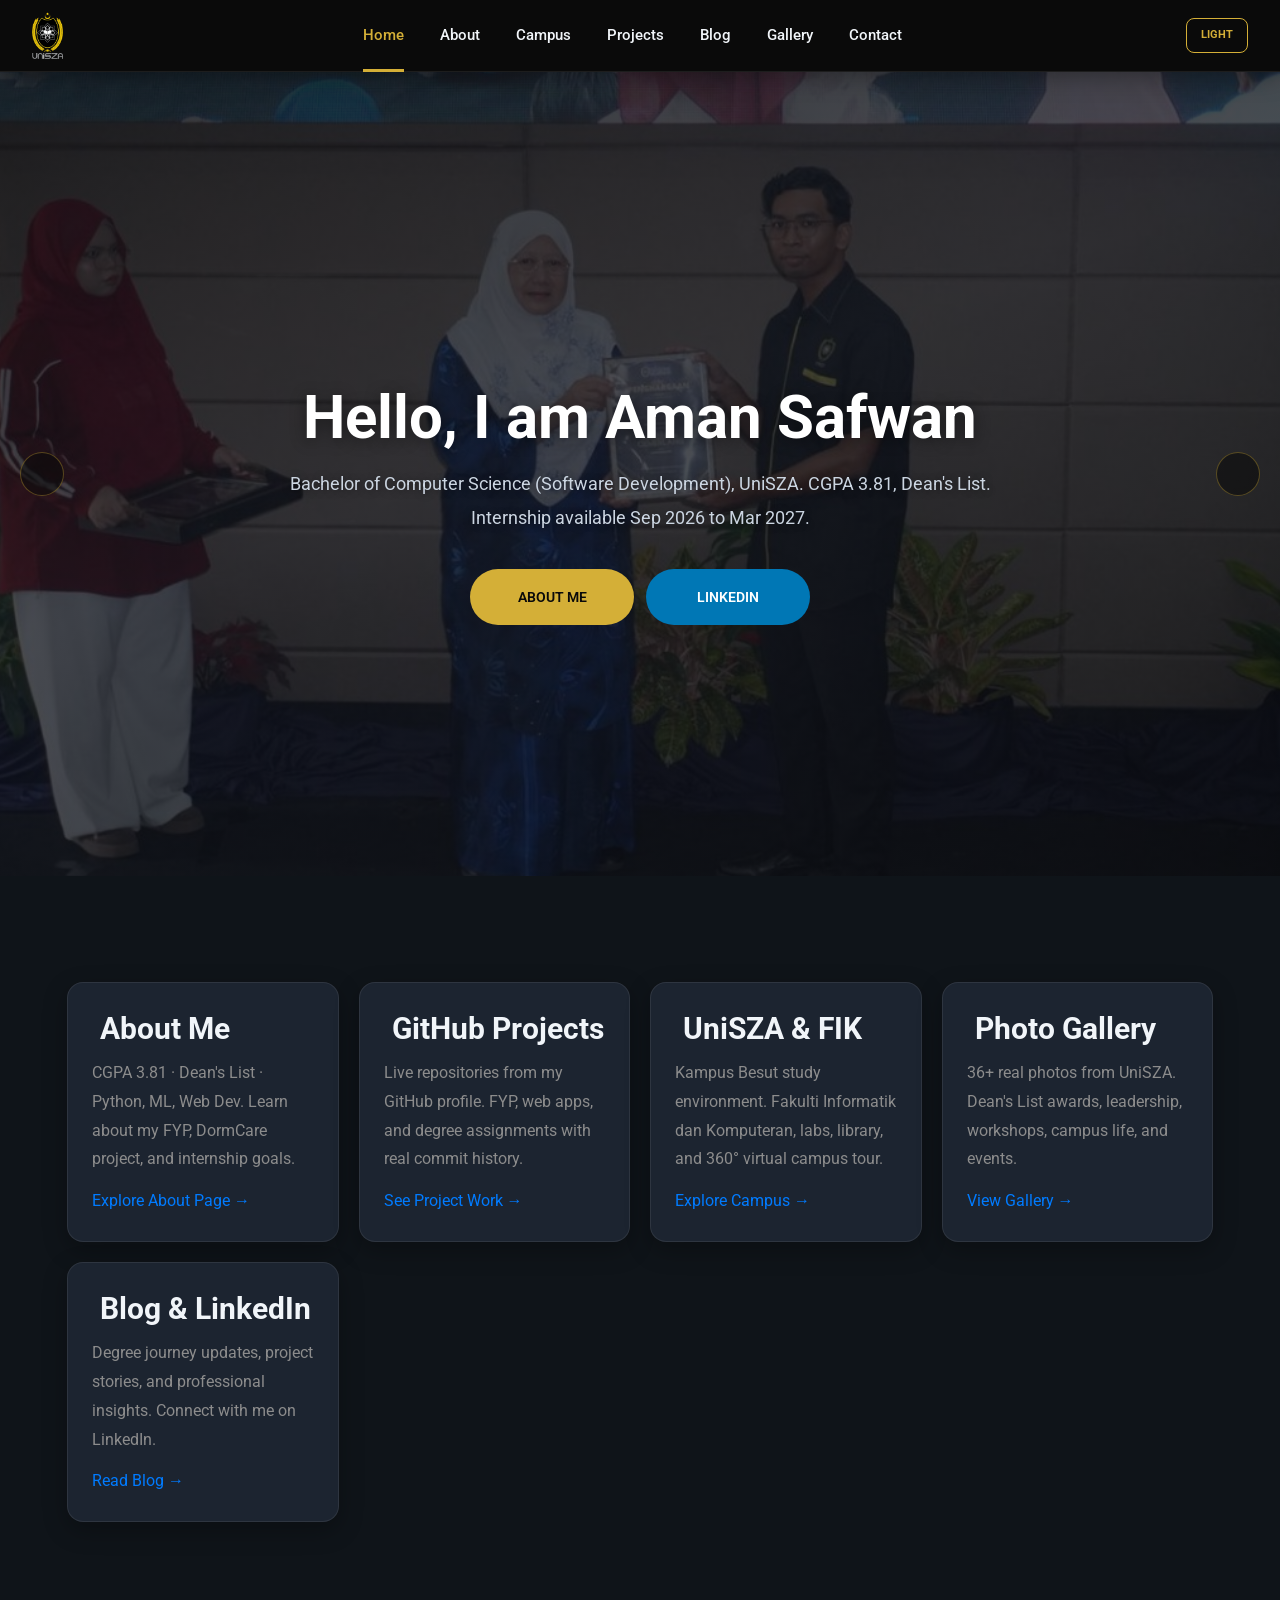
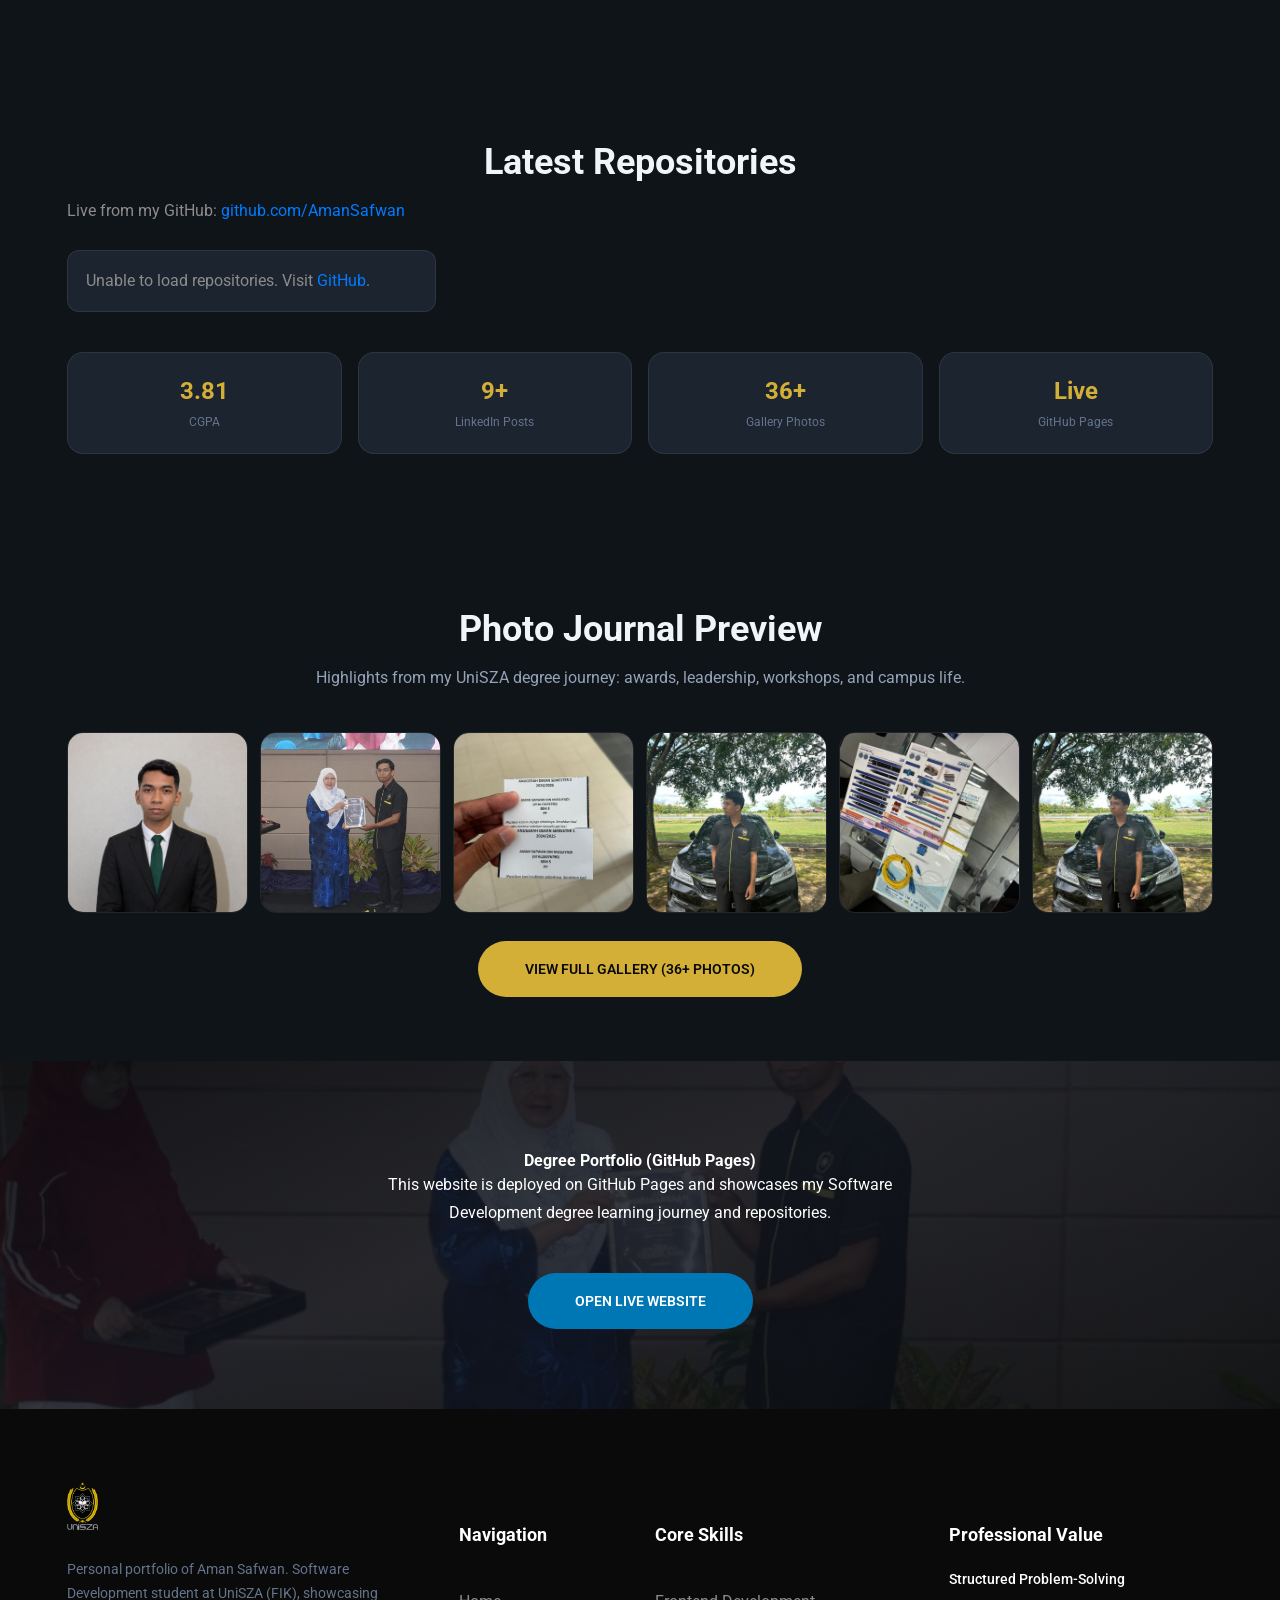
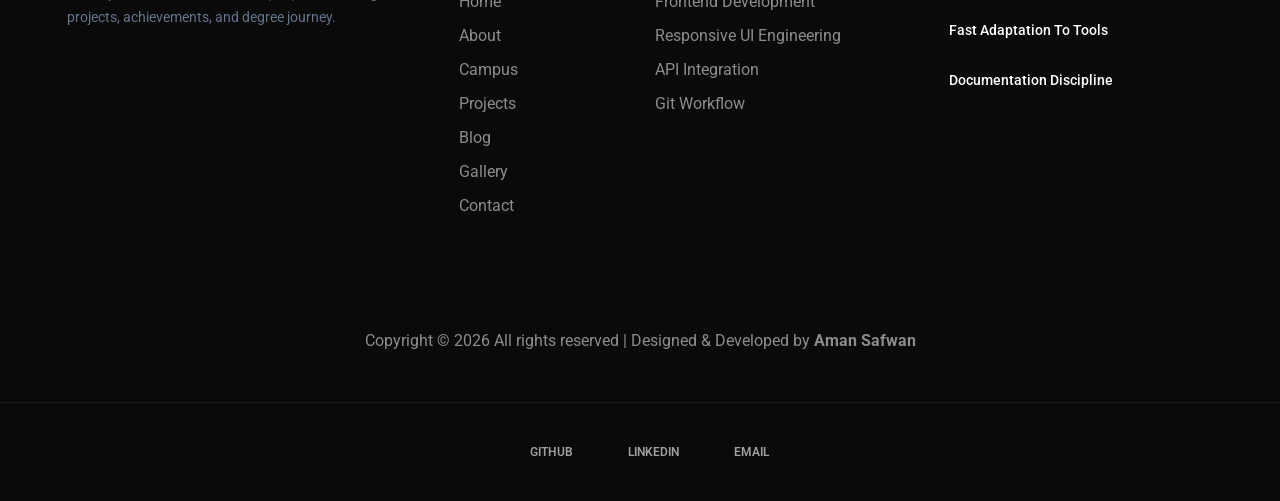
==== commit 62baace3: "Redesign page headers with sharp img banners and natural copy. Uses landscape photos via img tags fo" ====
--- a/index.html
+++ b/index.html
@@ -4,7 +4,7 @@
   <meta charset="UTF-8">
   <meta name="viewport" content="width=device-width, initial-scale=1.0">
   <title>Aman Safwan | Home</title>
-  <meta name="description" content="CSD 34203 CLO3 GitHub Portfolio — Personal blog and degree portfolio of Aman Safwan, Software Development student at UniSZA.">
+  <meta name="description" content="CSD 34203 CLO3 GitHub Portfolio. Personal blog and degree portfolio of Aman Safwan, Software Development student at UniSZA.">
   <link rel="icon" href="img/unisza-logo.png" type="image/png">
   <link rel="apple-touch-icon" href="img/unisza-logo.png">
   <link href="https://fonts.googleapis.com/css?family=Roboto:300,400,500,700&display=swap" rel="stylesheet">
@@ -22,7 +22,7 @@
   <div id="preloder"><div class="loader"></div></div>
 
   <header class="header-section">
-    <a href="index.html" class="site-logo"><img src="img/unisza-logo.png" alt="UniSZA — Universiti Sultan Zainal Abidin"></a>
+    <a href="index.html" class="site-logo"><img src="img/unisza-logo.png" alt="UniSZA, Universiti Sultan Zainal Abidin"></a>
     <ul class="main-menu">
       <li><a href="index.html">Home</a></li>
       <li><a href="about.html">About</a></li>
@@ -37,27 +37,37 @@
 
   <section class="hero-section">
     <div class="hero-slider owl-carousel">
-      <div class="hero-item set-bg" data-setbg="img/banners/about.png">
+      <div class="hero-item">
+        <div class="hero-item-media">
+          <img src="img/banners/home-slide-1.png" alt="Anugerah Cemerlang ceremony at UniSZA" width="1920" height="720" decoding="async" fetchpriority="high">
+        </div>
         <div class="container">
           <h2>Hello, I am Aman Safwan</h2>
-          <p>Bachelor of Computer Science (Software Development) · UniSZA · CGPA 3.81 · Dean's List. Open for internship 20 Sep 2026 – 19 Mar 2027.</p>
+          <p>Bachelor of Computer Science (Software Development), UniSZA. CGPA 3.81, Dean's List. Internship available Sep 2026 to Mar 2027.</p>
           <a href="about.html" class="site-btn">About Me</a>
           <a href="https://www.linkedin.com/in/amansafwan" target="_blank" rel="noopener noreferrer" class="site-btn sb-color ml-2">LinkedIn</a>
         </div>
       </div>
-      <div class="hero-item set-bg" data-setbg="img/banners/gallery.png">
+      <div class="hero-item">
+        <div class="hero-item-media">
+          <img src="img/banners/campus.jpg" alt="UniSZA Kampus Besut" width="1920" height="720" decoding="async">
+        </div>
         <div class="container">
-          <h2>Welcome To My GitHub Portfolio</h2>
-          <p>Explore my journey, featured projects, blog posts, and the technologies I use to solve real-world problems.</p>
+          <h2>UniSZA Kampus Besut, FIK</h2>
+          <p>Software Development at Fakulti Informatik dan Komputeran. Labs, projects, and campus life in Terengganu.</p>
+          <a href="campus.html" class="site-btn">Explore Campus</a>
+          <a href="projects.html" class="site-btn sb-color ml-2">View Projects</a>
+        </div>
+      </div>
+      <div class="hero-item">
+        <div class="hero-item-media">
+          <img src="img/banners/home-slide-3.png" alt="Computer lab at UniSZA FIK" width="1920" height="720" decoding="async">
+        </div>
+        <div class="container">
+          <h2>Build. Ship. Learn.</h2>
+          <p>Explore my GitHub repositories, LinkedIn updates, and degree portfolio built for real-world software work.</p>
           <a href="blog.html" class="site-btn">Read Blog</a>
-          <a href="projects.html" class="site-btn sb-color ml-2">View Projects</a>
-        </div>
-      </div>
-      <div class="hero-item set-bg" data-setbg="img/banners/campus.jpg">
-        <div class="container">
-          <h2>UniSZA Kampus Besut · FIK</h2>
-          <p>Software Development at Fakulti Informatik dan Komputeran — labs, projects, and a vibrant campus environment in Terengganu.</p>
-          <a href="campus.html" class="site-btn">Explore Campus</a>
+          <a href="https://github.com/AmanSafwan" target="_blank" rel="noopener noreferrer" class="site-btn sb-color ml-2">GitHub</a>
         </div>
       </div>
     </div>
@@ -73,17 +83,17 @@
         </article>
         <article class="portfolio-card reveal-on-scroll">
           <h3><i class="fa fa-github"></i> GitHub Projects</h3>
-          <p>Live repositories from my GitHub profile — FYP, web apps, and degree assignments with real commit history.</p>
+          <p>Live repositories from my GitHub profile. FYP, web apps, and degree assignments with real commit history.</p>
           <a class="read-more" href="projects.html">See Project Work →</a>
         </article>
         <article class="portfolio-card reveal-on-scroll">
           <h3><i class="fa fa-university"></i> UniSZA &amp; FIK</h3>
-          <p>Kampus Besut study environment — Fakulti Informatik dan Komputeran, labs, library, and 360° virtual campus tour.</p>
+          <p>Kampus Besut study environment. Fakulti Informatik dan Komputeran, labs, library, and 360° virtual campus tour.</p>
           <a class="read-more" href="campus.html">Explore Campus →</a>
         </article>
         <article class="portfolio-card reveal-on-scroll">
           <h3><i class="fa fa-camera"></i> Photo Gallery</h3>
-          <p>36+ real photos from UniSZA — Dean's List awards, leadership, workshops, campus life, and events.</p>
+          <p>36+ real photos from UniSZA. Dean's List awards, leadership, workshops, campus life, and events.</p>
           <a class="read-more" href="gallery.html">View Gallery →</a>
         </article>
         <article class="portfolio-card reveal-on-scroll">
@@ -119,7 +129,7 @@
     <div class="container">
       <div class="section-heading text-center reveal-on-scroll">
         <h2>Photo Journal Preview</h2>
-        <p>Highlights from my UniSZA degree journey — awards, leadership, workshops, and campus life.</p>
+        <p>Highlights from my UniSZA degree journey: awards, leadership, workshops, and campus life.</p>
       </div>
       <div class="home-gallery-grid reveal-on-scroll">
         <a href="gallery.html" class="home-gallery-thumb"><img src="img/gallery/raw-38.png" alt="Professional headshot"></a>
@@ -130,12 +140,15 @@
         <a href="gallery.html" class="home-gallery-thumb"><img src="img/gallery/raw-37.png" alt="Leadership activity"></a>
       </div>
       <div class="text-center reveal-on-scroll">
-        <a href="gallery.html" class="site-btn"><i class="fa fa-camera"></i> View Full Gallery (37+ Photos)</a>
-      </div>
-    </div>
-  </section>
-
-  <section class="banner-section set-bg banner-section--photo" data-setbg="img/banners/gallery.png">
+        <a href="gallery.html" class="site-btn"><i class="fa fa-camera"></i> View Full Gallery (36+ Photos)</a>
+      </div>
+    </div>
+  </section>
+
+  <section class="banner-section banner-section--photo">
+    <div class="banner-section-media" aria-hidden="true">
+      <img src="img/banners/home-slide-1.png" alt="" width="1920" height="480" loading="lazy">
+    </div>
     <div class="container">
       <div class="banner-text text-white">
         <h6>Degree Portfolio (GitHub Pages)</h6>
@@ -152,7 +165,7 @@
           <div class="footer-widget">
             <div class="about-widget">
               <img src="img/unisza-logo.png" alt="UniSZA logo">
-              <p>Personal portfolio of Aman Safwan — Software Development student at UniSZA (FIK), showcasing projects, achievements, and degree journey.</p>
+              <p>Personal portfolio of Aman Safwan. Software Development student at UniSZA (FIK), showcasing projects, achievements, and degree journey.</p>
             </div>
           </div>
         </div>
--- a/css/components.css
+++ b/css/components.css
@@ -112,38 +112,77 @@
 
 .page-hero--photo {
 	padding: clamp(88px, 14vh, 120px) 0 clamp(64px, 10vh, 88px);
-	min-height: clamp(260px, 38vh, 380px);
+	min-height: clamp(280px, 42vh, 420px);
 	display: flex;
 	align-items: center;
 	justify-content: center;
-	background-color: #0a0a0a;
-	background-size: cover;
-	background-position: center center;
-	background-repeat: no-repeat;
+	background-color: #080808;
 	border-bottom: 1px solid rgba(212, 175, 55, 0.15);
-}
-
-.page-hero--photo::before {
-	content: "";
+	isolation: isolate;
+}
+
+.page-hero-media {
 	position: absolute;
 	inset: 0;
+	z-index: 0;
+	overflow: hidden;
+	background: #0a0a0a;
+}
+
+.page-hero-media img {
 	width: 100%;
 	height: 100%;
-	top: 0;
-	right: 0;
+	object-fit: cover;
+	object-position: center center;
+	display: block;
+	transform: scale(1.01);
+	filter: contrast(1.04) saturate(1.06);
+}
+
+.page-hero-shade {
+	position: absolute;
+	inset: 0;
+	z-index: 1;
 	background: linear-gradient(
-		135deg,
-		rgba(4, 4, 6, 0.82) 0%,
-		rgba(4, 4, 6, 0.52) 45%,
-		rgba(4, 4, 6, 0.78) 100%
+		120deg,
+		rgba(5, 5, 8, 0.88) 0%,
+		rgba(5, 5, 8, 0.62) 42%,
+		rgba(5, 5, 8, 0.84) 100%
 	);
 	pointer-events: none;
-	z-index: 0;
+}
+
+.page-hero--photo::before {
+	display: none;
+}
+
+.page-hero--pos-award .page-hero-media img {
+	object-position: center 42%;
+}
+
+.page-hero--pos-lab .page-hero-media img {
+	object-position: center top;
+}
+
+.page-hero--pos-auditorium .page-hero-media img {
+	object-position: center 38%;
+}
+
+.page-hero--pos-group .page-hero-media img {
+	object-position: center 35%;
+}
+
+.page-hero--pos-campus .page-hero-media img {
+	object-position: center center;
+}
+
+.page-hero--pos-room .page-hero-media img {
+	object-position: center center;
 }
 
 .page-hero--photo .container {
 	position: relative;
-	z-index: 1;
+	z-index: 2;
 	width: 100%;
 }
 
@@ -165,36 +204,6 @@
 
 .page-hero--photo .breadcrumb-bar a {
 	color: var(--unisza-gold);
-}
-
-.page-hero--about {
-	background-image: url('../img/banners/about.png');
-	background-position: center 18%;
-}
-
-.page-hero--campus {
-	background-image: url('../img/banners/campus.jpg');
-	background-position: center center;
-}
-
-.page-hero--projects {
-	background-image: url('../img/banners/projects.png');
-	background-position: center 40%;
-}
-
-.page-hero--blog {
-	background-image: url('../img/banners/blog.png');
-	background-position: center 35%;
-}
-
-.page-hero--gallery {
-	background-image: url('../img/banners/gallery.png');
-	background-position: center 30%;
-}
-
-.page-hero--contact {
-	background-image: url('../img/banners/contact.png');
-	background-position: center 25%;
 }
 
 .page-hero:before {
@@ -209,17 +218,7 @@
 }
 
 .page-hero--photo:before {
-	top: 0;
-	right: 0;
-	width: 100%;
-	height: 100%;
-	border-radius: 0;
-	background: linear-gradient(
-		135deg,
-		rgba(4, 4, 6, 0.82) 0%,
-		rgba(4, 4, 6, 0.52) 45%,
-		rgba(4, 4, 6, 0.78) 100%
-	);
+	display: none;
 }
 
 .page-hero h1,
@@ -259,24 +258,71 @@
 
 .hero-item {
 	padding-top: 60px !important;
-	min-height: clamp(420px, 58vh, 560px) !important;
-	background-size: cover !important;
-	background-position: center center !important;
-	background-repeat: no-repeat !important;
+	min-height: clamp(440px, 62vh, 580px) !important;
+	position: relative !important;
+	overflow: hidden !important;
+	background: #080808 !important;
+}
+
+.hero-item-media {
+	position: absolute;
+	inset: 0;
+	z-index: 0;
+	overflow: hidden;
+}
+
+.hero-item-media img {
+	width: 100%;
+	height: 100%;
+	object-fit: cover;
+	object-position: center center;
+	display: block;
+	transform: scale(1.01);
+	filter: contrast(1.04) saturate(1.06);
+}
+
+.hero-item .container {
+	position: relative;
+	z-index: 2;
 }
 
 .hero-item.set-bg {
-	background-attachment: scroll;
+	background-image: none !important;
 }
 
 .hero-item:after {
-	opacity: 0.88 !important;
+	opacity: 0.9 !important;
+	z-index: 1 !important;
 }
 
 .banner-section--photo {
 	min-height: 320px;
-	background-size: cover !important;
-	background-position: center center !important;
+	position: relative;
+	overflow: hidden;
+	background: #080808;
+}
+
+.banner-section-media {
+	position: absolute;
+	inset: 0;
+	z-index: 0;
+}
+
+.banner-section-media img {
+	width: 100%;
+	height: 100%;
+	object-fit: cover;
+	object-position: center 40%;
+	filter: contrast(1.04) saturate(1.06);
+}
+
+.banner-section--photo .container {
+	position: relative;
+	z-index: 2;
+}
+
+.banner-section--photo:before {
+	z-index: 1;
 }
 
 @media (max-width: 767px) {
@@ -1218,12 +1264,12 @@
 	color: #cbd5e1;
 }
 
-body.light-theme .page-hero--photo::before {
+body.light-theme .page-hero--photo .page-hero-shade {
 	background: linear-gradient(
-		135deg,
-		rgba(4, 4, 6, 0.86) 0%,
-		rgba(4, 4, 6, 0.58) 45%,
-		rgba(4, 4, 6, 0.84) 100%
+		120deg,
+		rgba(5, 5, 8, 0.9) 0%,
+		rgba(5, 5, 8, 0.68) 42%,
+		rgba(5, 5, 8, 0.88) 100%
 	);
 }
 
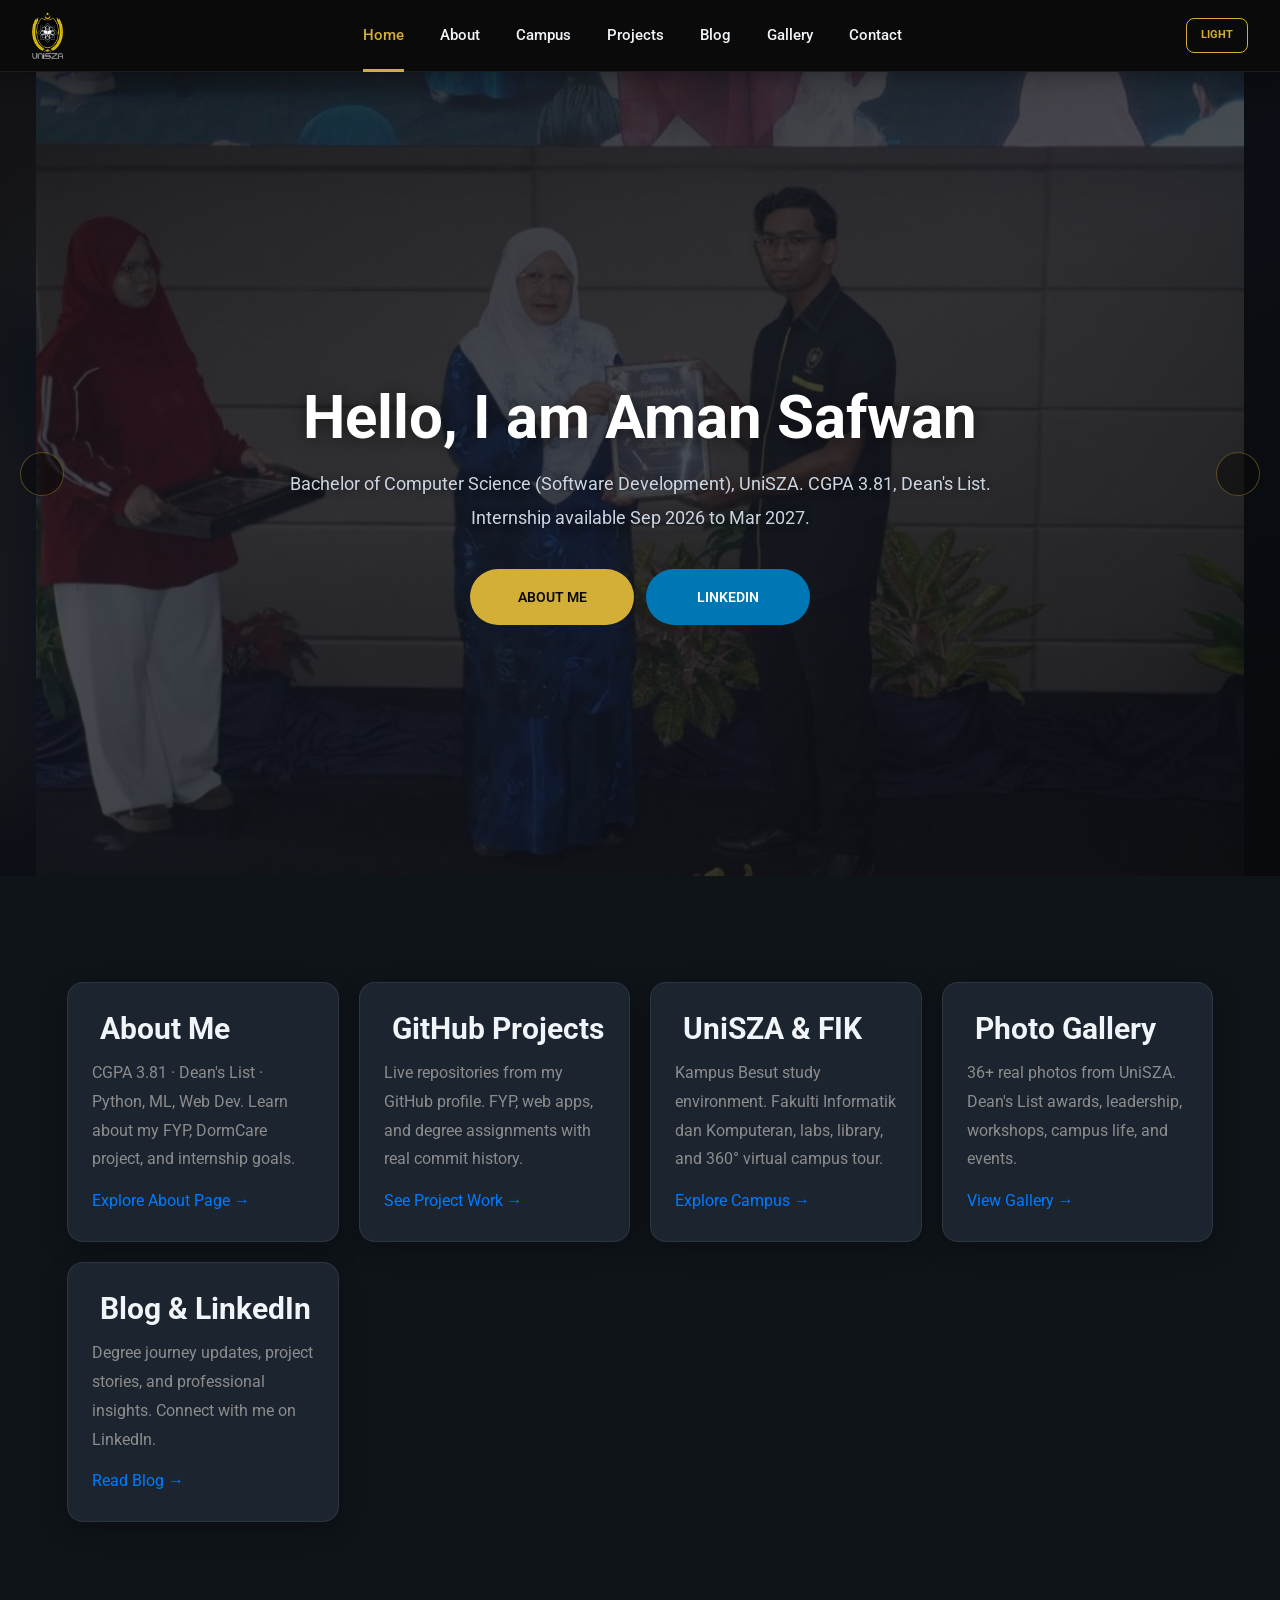
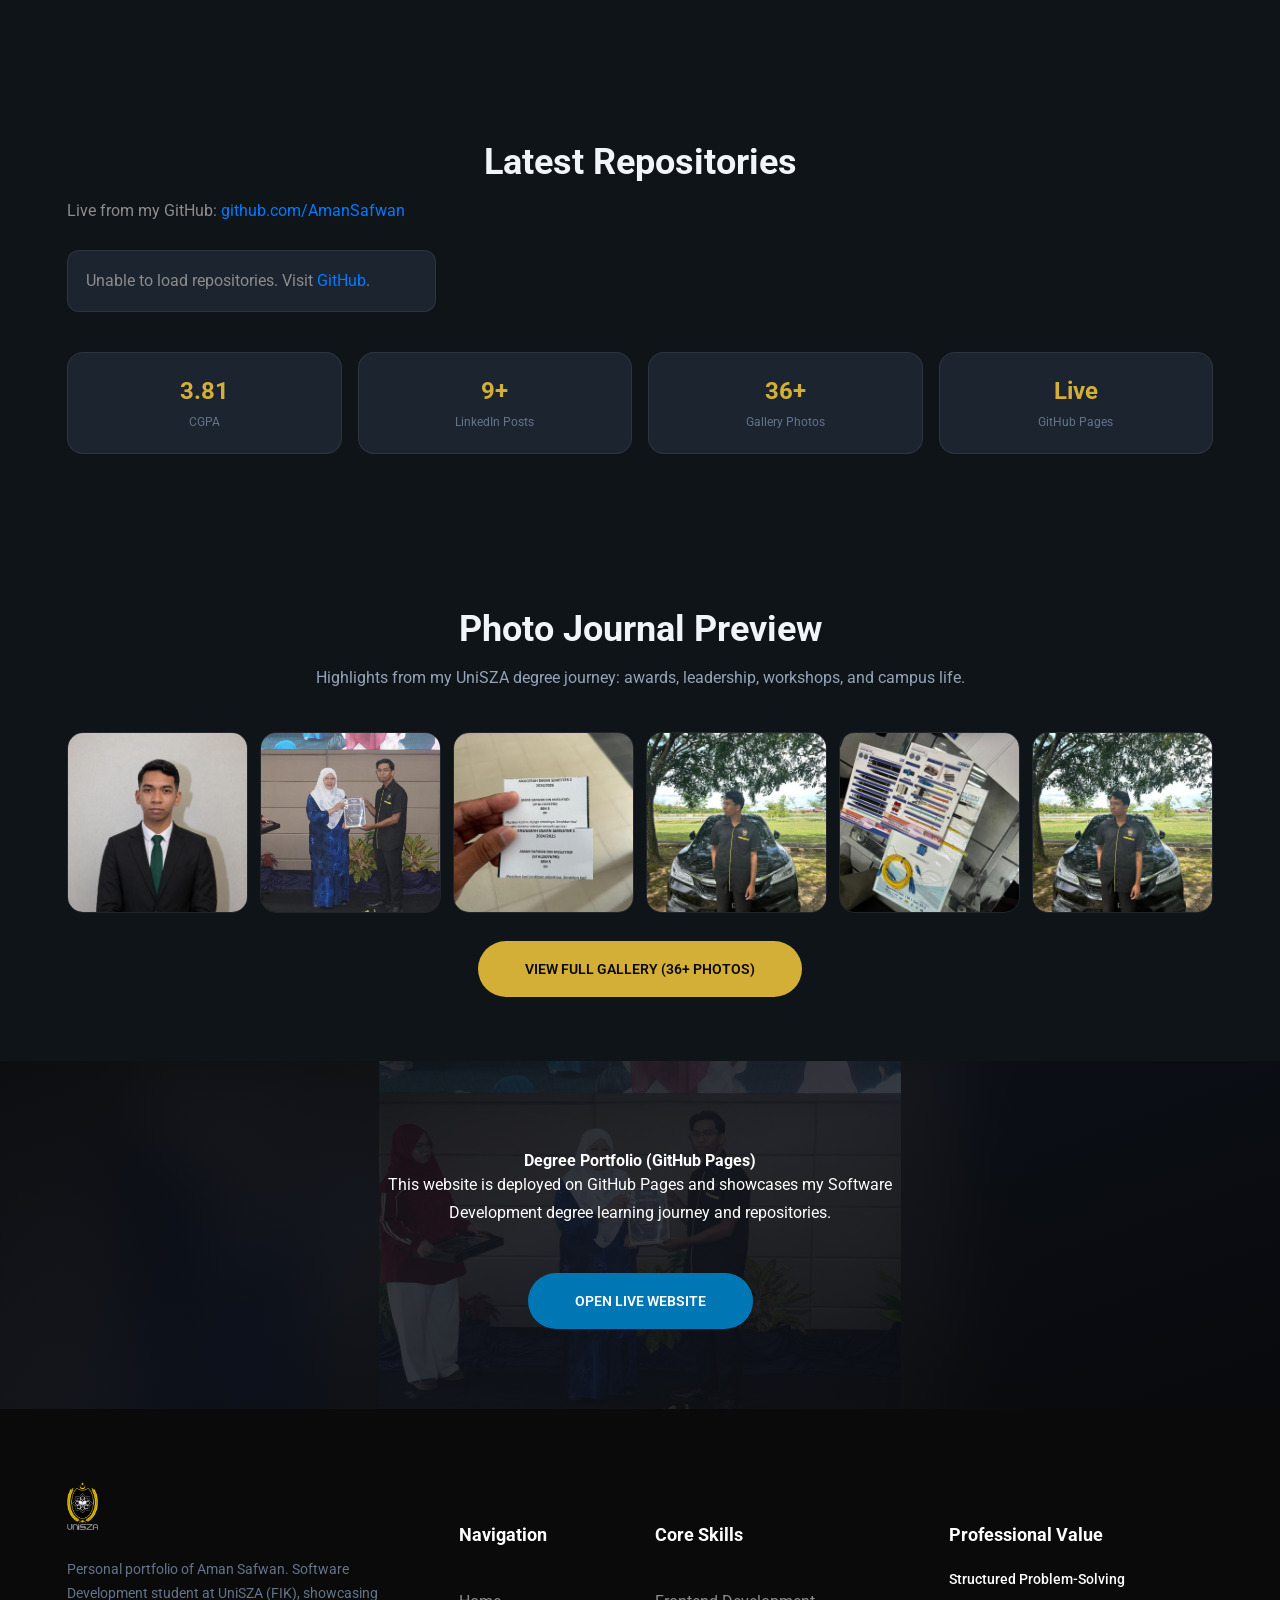
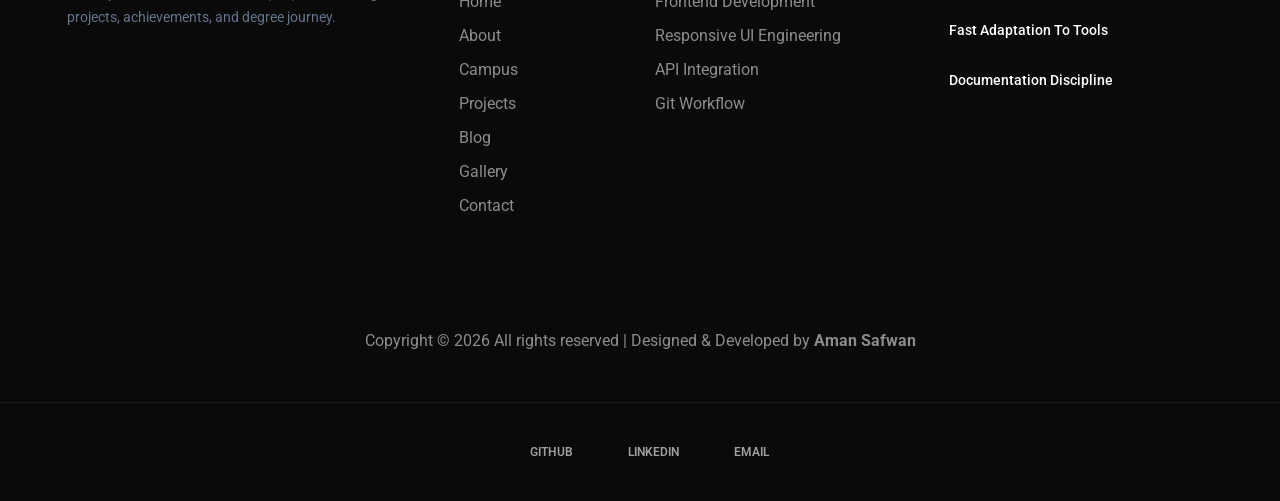
==== commit 4c2479cc: "Fix banner pixelation with blur-fill layout and landscape photos. Uses official UniSZA Besut campus " ====
--- a/index.html
+++ b/index.html
@@ -39,7 +39,8 @@
     <div class="hero-slider owl-carousel">
       <div class="hero-item">
         <div class="hero-item-media">
-          <img src="img/banners/home-slide-1.png" alt="Anugerah Cemerlang ceremony at UniSZA" width="1920" height="720" decoding="async" fetchpriority="high">
+          <img class="hero-item-bg" src="img/banners/home-slide-1.png" alt="" aria-hidden="true">
+          <img class="hero-item-fg" src="img/banners/home-slide-1.png" alt="Anugerah Cemerlang ceremony at UniSZA" width="1024" height="682" decoding="async" fetchpriority="high">
         </div>
         <div class="container">
           <h2>Hello, I am Aman Safwan</h2>
@@ -50,7 +51,8 @@
       </div>
       <div class="hero-item">
         <div class="hero-item-media">
-          <img src="img/banners/campus.jpg" alt="UniSZA Kampus Besut" width="1920" height="720" decoding="async">
+          <img class="hero-item-bg" src="img/banners/home-slide-2.jpg" alt="" aria-hidden="true">
+          <img class="hero-item-fg" src="img/banners/home-slide-2.jpg" alt="Official UniSZA Kampus Besut" width="747" height="1056" decoding="async">
         </div>
         <div class="container">
           <h2>UniSZA Kampus Besut, FIK</h2>
@@ -61,7 +63,8 @@
       </div>
       <div class="hero-item">
         <div class="hero-item-media">
-          <img src="img/banners/home-slide-3.png" alt="Computer lab at UniSZA FIK" width="1920" height="720" decoding="async">
+          <img class="hero-item-bg" src="img/banners/home-slide-3.png" alt="" aria-hidden="true">
+          <img class="hero-item-fg" src="img/banners/home-slide-3.png" alt="Campus event at UniSZA FIK" width="1024" height="576" decoding="async">
         </div>
         <div class="container">
           <h2>Build. Ship. Learn.</h2>
@@ -147,7 +150,8 @@
 
   <section class="banner-section banner-section--photo">
     <div class="banner-section-media" aria-hidden="true">
-      <img src="img/banners/home-slide-1.png" alt="" width="1920" height="480" loading="lazy">
+      <img class="banner-section-bg" src="img/banners/gallery.png" alt="">
+      <img class="banner-section-fg" src="img/banners/gallery.png" alt="" width="1024" height="682" loading="lazy">
     </div>
     <div class="container">
       <div class="banner-text text-white">
--- a/css/components.css
+++ b/css/components.css
@@ -126,17 +126,38 @@
 	inset: 0;
 	z-index: 0;
 	overflow: hidden;
-	background: #0a0a0a;
-}
-
-.page-hero-media img {
-	width: 100%;
-	height: 100%;
+	background: #080808;
+	display: flex;
+	align-items: center;
+	justify-content: center;
+}
+
+.page-hero-media .page-hero-bg {
+	position: absolute;
+	inset: -25%;
+	width: 150%;
+	height: 150%;
 	object-fit: cover;
 	object-position: center center;
+	filter: blur(32px) brightness(0.42) saturate(1.15);
+	transform: scale(1.05);
+	z-index: 0;
+	pointer-events: none;
+}
+
+.page-hero-media .page-hero-fg {
+	position: relative;
+	z-index: 1;
+	height: 100%;
+	width: auto;
+	max-width: 100%;
+	margin: 0 auto;
 	display: block;
-	transform: scale(1.01);
-	filter: contrast(1.04) saturate(1.06);
+	object-fit: contain;
+	object-position: center center;
+	filter: none;
+	transform: none;
+	image-rendering: auto;
 }
 
 .page-hero-shade {
@@ -156,30 +177,6 @@
 	display: none;
 }
 
-.page-hero--pos-award .page-hero-media img {
-	object-position: center 42%;
-}
-
-.page-hero--pos-lab .page-hero-media img {
-	object-position: center top;
-}
-
-.page-hero--pos-auditorium .page-hero-media img {
-	object-position: center 38%;
-}
-
-.page-hero--pos-group .page-hero-media img {
-	object-position: center 35%;
-}
-
-.page-hero--pos-campus .page-hero-media img {
-	object-position: center center;
-}
-
-.page-hero--pos-room .page-hero-media img {
-	object-position: center center;
-}
-
 .page-hero--photo .container {
 	position: relative;
 	z-index: 2;
@@ -269,16 +266,35 @@
 	inset: 0;
 	z-index: 0;
 	overflow: hidden;
-}
-
-.hero-item-media img {
-	width: 100%;
-	height: 100%;
+	background: #080808;
+	display: flex;
+	align-items: center;
+	justify-content: center;
+}
+
+.hero-item-media .hero-item-bg {
+	position: absolute;
+	inset: -25%;
+	width: 150%;
+	height: 150%;
 	object-fit: cover;
 	object-position: center center;
+	filter: blur(32px) brightness(0.42) saturate(1.15);
+	transform: scale(1.05);
+	z-index: 0;
+	pointer-events: none;
+}
+
+.hero-item-media .hero-item-fg {
+	position: relative;
+	z-index: 1;
+	height: 100%;
+	width: auto;
+	max-width: 100%;
+	margin: 0 auto;
 	display: block;
-	transform: scale(1.01);
-	filter: contrast(1.04) saturate(1.06);
+	object-fit: contain;
+	object-position: center center;
 }
 
 .hero-item .container {
@@ -306,14 +322,30 @@
 	position: absolute;
 	inset: 0;
 	z-index: 0;
-}
-
-.banner-section-media img {
-	width: 100%;
+	overflow: hidden;
+	background: #080808;
+	display: flex;
+	align-items: center;
+	justify-content: center;
+}
+
+.banner-section-media .banner-section-bg {
+	position: absolute;
+	inset: -25%;
+	width: 150%;
+	height: 150%;
+	object-fit: cover;
+	filter: blur(32px) brightness(0.42);
+	z-index: 0;
+}
+
+.banner-section-media .banner-section-fg {
+	position: relative;
+	z-index: 1;
 	height: 100%;
-	object-fit: cover;
-	object-position: center 40%;
-	filter: contrast(1.04) saturate(1.06);
+	width: auto;
+	max-width: 100%;
+	object-fit: contain;
 }
 
 .banner-section--photo .container {
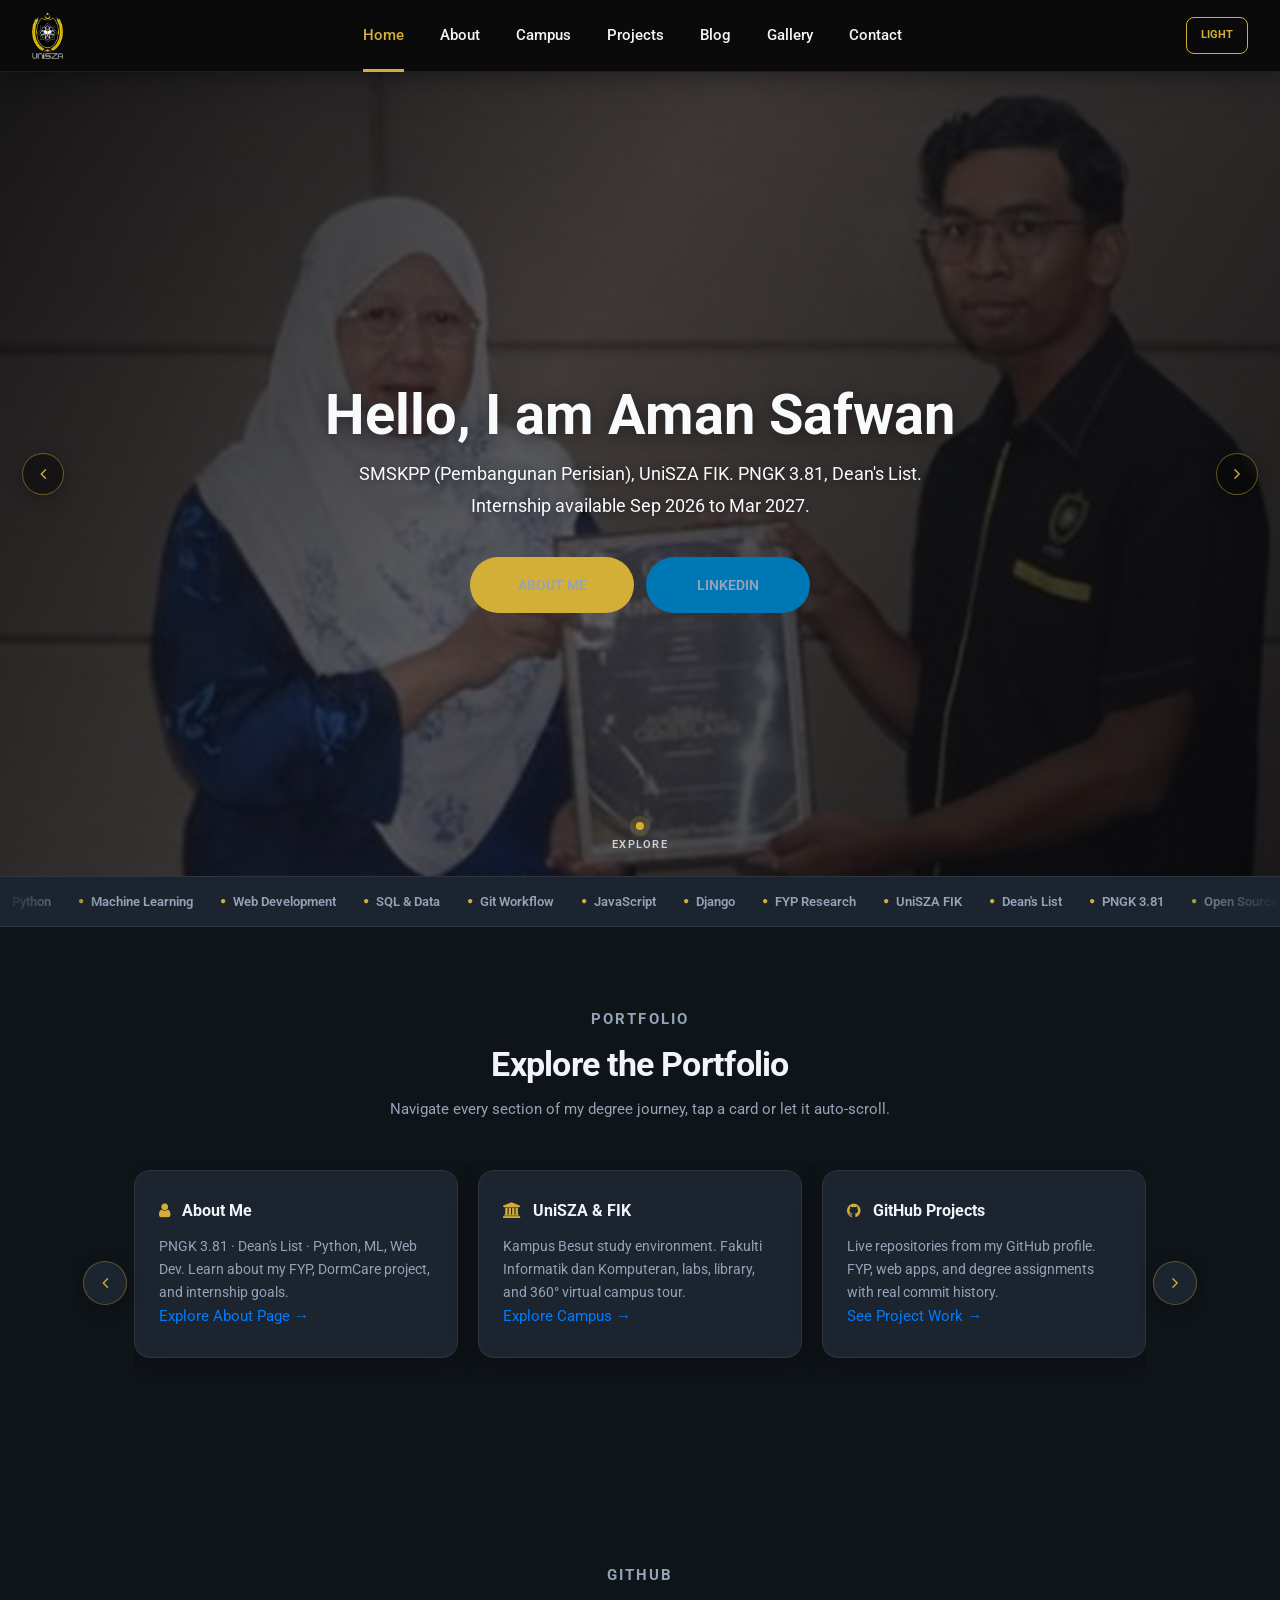
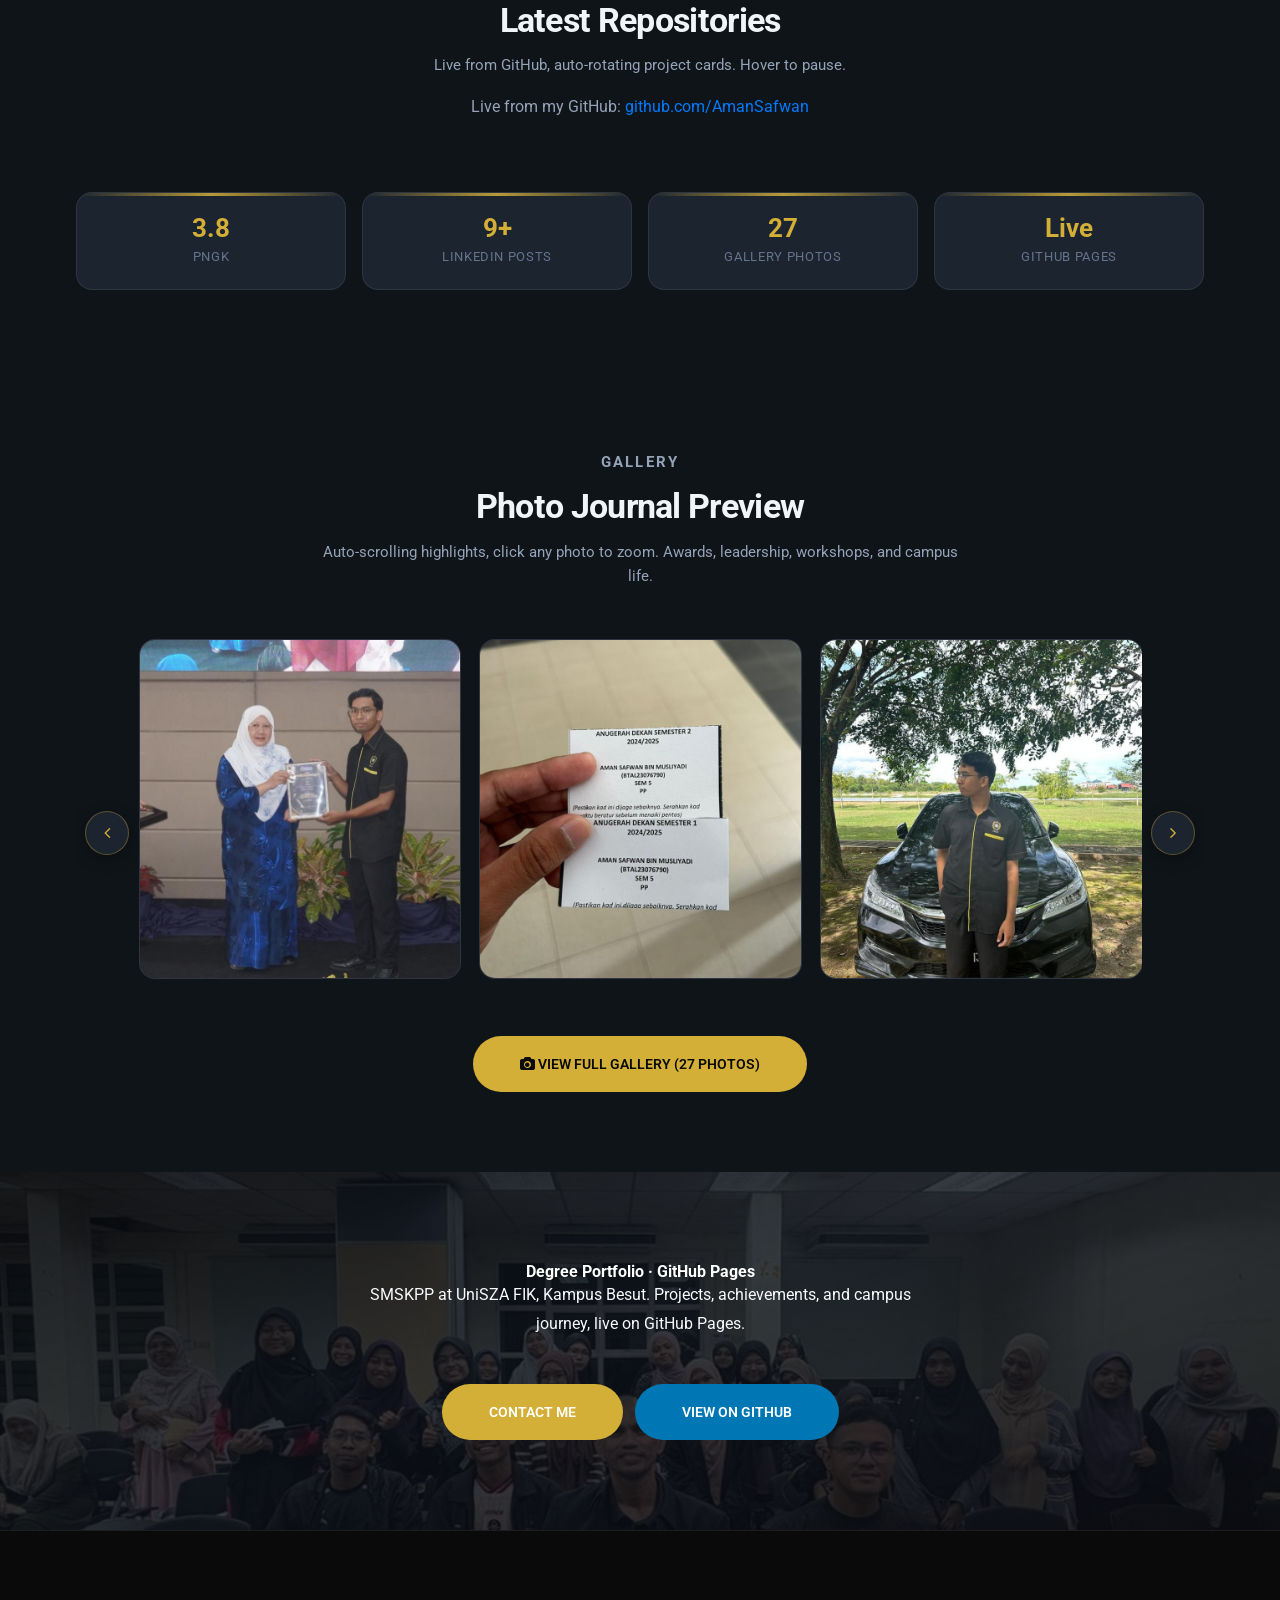
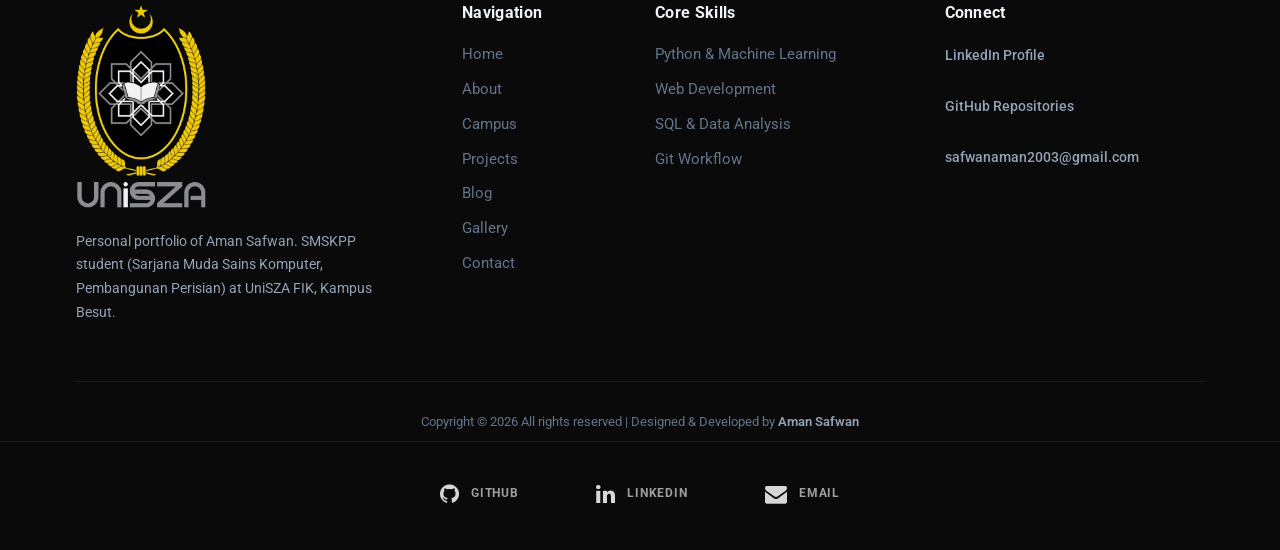
==== commit 5bc8e71e: "Polish portfolio for mobile and unify assets layout. Reorganize static files under assets/, improve " ====
--- a/index.html
+++ b/index.html
@@ -1,71 +1,107 @@
-<!DOCTYPE html>
+﻿<!DOCTYPE html>
+
 <html lang="en">
+
 <head>
+
   <meta charset="UTF-8">
-  <meta name="viewport" content="width=device-width, initial-scale=1.0">
+
+  <meta name="viewport" content="width=device-width, initial-scale=1.0, viewport-fit=cover">
+
   <title>Aman Safwan | Home</title>
-  <meta name="description" content="CSD 34203 CLO3 GitHub Portfolio. Personal blog and degree portfolio of Aman Safwan, Software Development student at UniSZA.">
-  <link rel="icon" href="img/unisza-logo.png" type="image/png">
-  <link rel="apple-touch-icon" href="img/unisza-logo.png">
+
+  <meta name="description" content="CSD 34203 CLO3 GitHub Portfolio. Personal blog and degree portfolio of Aman Safwan, SMSKPP student at UniSZA FIK, Kampus Besut.">
+
+  <link rel="icon" href="assets/img/brand/favicon.ico" sizes="32x32">
+  <link rel="icon" href="assets/img/brand/favicon-32x32.png" type="image/png" sizes="32x32">
+  <link rel="icon" href="assets/img/brand/favicon-16x16.png" type="image/png" sizes="16x16">
+  <link rel="icon" href="assets/img/brand/favicon-48x48.png" type="image/png" sizes="48x48">
+  <link rel="apple-touch-icon" href="assets/img/brand/apple-touch-icon.png" sizes="180x180">
+
   <link href="https://fonts.googleapis.com/css?family=Roboto:300,400,500,700&display=swap" rel="stylesheet">
-  <link rel="stylesheet" href="css/bootstrap.min.css">
-  <link rel="stylesheet" href="css/font-awesome.min.css">
-  <link rel="stylesheet" href="css/magnific-popup.css">
-  <link rel="stylesheet" href="css/owl.carousel.min.css">
-  <link rel="stylesheet" href="css/animate.css">
-  <link rel="stylesheet" href="css/slicknav.min.css">
-  <link rel="stylesheet" href="css/style.css">
-  <link rel="stylesheet" href="css/theme-unisza.css">
-  <link rel="stylesheet" href="css/components.css">
+
+  <link rel="stylesheet" href="assets/css/bootstrap.min.css">
+
+  <link rel="stylesheet" href="assets/css/font-awesome.min.css">
+
+  <link rel="stylesheet" href="assets/css/magnific-popup.css">
+
+  <link rel="stylesheet" href="assets/css/owl.carousel.min.css">
+  <link rel="stylesheet" href="assets/css/slicknav.min.css">
+
+  <link rel="stylesheet" href="assets/css/style.css">
+
+  <link rel="stylesheet" href="assets/css/theme-unisza.css">
+
+  <link rel="stylesheet" href="assets/css/components.css">
+
 </head>
+
 <body>
+
   <div id="preloder"><div class="loader"></div></div>
 
+
+
   <header class="header-section">
-    <a href="index.html" class="site-logo"><img src="img/unisza-logo.png" alt="UniSZA, Universiti Sultan Zainal Abidin"></a>
+
+    <a href="index.html" class="site-logo"><img src="assets/img/brand/unisza-logo.png" alt="UniSZA, Universiti Sultan Zainal Abidin"></a>
+
     <ul class="main-menu">
+
       <li><a href="index.html">Home</a></li>
+
       <li><a href="about.html">About</a></li>
+
       <li><a href="campus.html">Campus</a></li>
+
       <li><a href="projects.html">Projects</a></li>
+
       <li><a href="blog.html">Blog</a></li>
+
       <li><a href="gallery.html">Gallery</a></li>
+
       <li><a href="contact.html">Contact</a></li>
+
     </ul>
+
     <div class="header-add"></div>
+
   </header>
 
-  <section class="hero-section">
+
+
+  <section class="hero-section" id="home-hero">
     <div class="hero-slider owl-carousel">
-      <div class="hero-item">
+      <div class="hero-item hero-item--banner">
         <div class="hero-item-media">
-          <img class="hero-item-bg" src="img/banners/home-slide-1.png" alt="" aria-hidden="true">
-          <img class="hero-item-fg" src="img/banners/home-slide-1.png" alt="Anugerah Cemerlang ceremony at UniSZA" width="1024" height="682" decoding="async" fetchpriority="high">
-        </div>
+          <img class="hero-item-cover" src="assets/img/banners/gallery.png" alt="Anugerah Cemerlang ceremony at UniSZA" width="1920" height="520" decoding="async" fetchpriority="high">
+        </div>
+        <div class="page-hero-shade" aria-hidden="true"></div>
         <div class="container">
           <h2>Hello, I am Aman Safwan</h2>
-          <p>Bachelor of Computer Science (Software Development), UniSZA. CGPA 3.81, Dean's List. Internship available Sep 2026 to Mar 2027.</p>
+          <p>SMSKPP (Pembangunan Perisian), UniSZA FIK. PNGK 3.81, Dean's List. Internship available Sep 2026 to Mar 2027.</p>
           <a href="about.html" class="site-btn">About Me</a>
           <a href="https://www.linkedin.com/in/amansafwan" target="_blank" rel="noopener noreferrer" class="site-btn sb-color ml-2">LinkedIn</a>
         </div>
       </div>
-      <div class="hero-item">
+      <div class="hero-item hero-item--banner">
         <div class="hero-item-media">
-          <img class="hero-item-bg" src="img/banners/home-slide-2.jpg" alt="" aria-hidden="true">
-          <img class="hero-item-fg" src="img/banners/home-slide-2.jpg" alt="Official UniSZA Kampus Besut" width="747" height="1056" decoding="async">
-        </div>
+          <img class="hero-item-cover" src="assets/img/banners/campus-banner.png" alt="Road to Excellence 2026 programme at UniSZA auditorium" width="1920" height="520" decoding="async">
+        </div>
+        <div class="page-hero-shade" aria-hidden="true"></div>
         <div class="container">
           <h2>UniSZA Kampus Besut, FIK</h2>
-          <p>Software Development at Fakulti Informatik dan Komputeran. Labs, projects, and campus life in Terengganu.</p>
+          <p>SMSKPP at Fakulti Informatik dan Komputeran, Kampus Besut. Labs, projects, and campus life in Terengganu.</p>
           <a href="campus.html" class="site-btn">Explore Campus</a>
           <a href="projects.html" class="site-btn sb-color ml-2">View Projects</a>
         </div>
       </div>
-      <div class="hero-item">
+      <div class="hero-item hero-item--banner">
         <div class="hero-item-media">
-          <img class="hero-item-bg" src="img/banners/home-slide-3.png" alt="" aria-hidden="true">
-          <img class="hero-item-fg" src="img/banners/home-slide-3.png" alt="Campus event at UniSZA FIK" width="1024" height="576" decoding="async">
-        </div>
+          <img class="hero-item-cover" src="assets/img/banners/blog.png" alt="Campus event at UniSZA FIK" width="1920" height="520" decoding="async">
+        </div>
+        <div class="page-hero-shade" aria-hidden="true"></div>
         <div class="container">
           <h2>Build. Ship. Learn.</h2>
           <p>Explore my GitHub repositories, LinkedIn updates, and degree portfolio built for real-world software work.</p>
@@ -74,162 +110,366 @@
         </div>
       </div>
     </div>
-  </section>
-
-  <section class="portfolio-section spad">
+
+    <a href="#home-portfolio" class="hero-scroll-cue" aria-label="Scroll to explore">
+
+      <span class="hero-scroll-cue-dot"></span>
+
+      <span>Explore</span>
+
+    </a>
+
+  </section>
+
+
+
+  <section class="home-ticker-section" aria-hidden="true">
+
+    <div class="home-ticker">
+
+      <div class="home-ticker-track" id="homeTickerTrack"></div>
+
+    </div>
+
+  </section>
+
+
+
+  <section class="portfolio-section spad" id="home-portfolio">
+
     <div class="container">
-      <div class="portfolio-grid">
-        <article class="portfolio-card reveal-on-scroll">
+
+      <div class="section-heading text-center reveal-on-scroll">
+
+        <p class="section-eyebrow">Portfolio</p>
+
+        <h2>Explore the Portfolio</h2>
+
+        <p>Navigate every section of my degree journey, tap a card or let it auto-scroll.</p>
+
+      </div>
+
+      <div class="carousel-shell">
+      <div class="portfolio-slider owl-carousel" id="homePortfolioSlider">
+
+        <article class="portfolio-card portfolio-card--interactive reveal-on-scroll">
+
           <h3><i class="fa fa-user"></i> About Me</h3>
-          <p>CGPA 3.81 · Dean's List · Python, ML, Web Dev. Learn about my FYP, DormCare project, and internship goals.</p>
+
+          <p>PNGK 3.81 · Dean's List · Python, ML, Web Dev. Learn about my FYP, DormCare project, and internship goals.</p>
+
           <a class="read-more" href="about.html">Explore About Page →</a>
-        </article>
-        <article class="portfolio-card reveal-on-scroll">
+
+        </article>
+
+        <article class="portfolio-card portfolio-card--interactive reveal-on-scroll">
+
+          <h3><i class="fa fa-university"></i> UniSZA &amp; FIK</h3>
+
+          <p>Kampus Besut study environment. Fakulti Informatik dan Komputeran, labs, library, and 360° virtual campus tour.</p>
+
+          <a class="read-more" href="campus.html">Explore Campus →</a>
+
+        </article>
+
+        <article class="portfolio-card portfolio-card--interactive reveal-on-scroll">
+
           <h3><i class="fa fa-github"></i> GitHub Projects</h3>
+
           <p>Live repositories from my GitHub profile. FYP, web apps, and degree assignments with real commit history.</p>
+
           <a class="read-more" href="projects.html">See Project Work →</a>
-        </article>
-        <article class="portfolio-card reveal-on-scroll">
-          <h3><i class="fa fa-university"></i> UniSZA &amp; FIK</h3>
-          <p>Kampus Besut study environment. Fakulti Informatik dan Komputeran, labs, library, and 360° virtual campus tour.</p>
-          <a class="read-more" href="campus.html">Explore Campus →</a>
-        </article>
-        <article class="portfolio-card reveal-on-scroll">
+
+        </article>
+
+        <article class="portfolio-card portfolio-card--interactive reveal-on-scroll">
+
+          <h3><i class="fa fa-linkedin"></i> Blog &amp; LinkedIn</h3>
+
+          <p>Degree journey updates, project stories, and professional insights. Connect with me on LinkedIn.</p>
+
+          <a class="read-more" href="blog.html">Read Blog →</a>
+
+        </article>
+
+        <article class="portfolio-card portfolio-card--interactive reveal-on-scroll">
+
           <h3><i class="fa fa-camera"></i> Photo Gallery</h3>
-          <p>36+ real photos from UniSZA. Dean's List awards, leadership, workshops, campus life, and events.</p>
+
+          <p>27 real photos from UniSZA. Dean's List awards, leadership, workshops, campus life, and events.</p>
+
           <a class="read-more" href="gallery.html">View Gallery →</a>
-        </article>
-        <article class="portfolio-card reveal-on-scroll">
-          <h3><i class="fa fa-linkedin"></i> Blog & LinkedIn</h3>
-          <p>Degree journey updates, project stories, and professional insights. Connect with me on LinkedIn.</p>
-          <a class="read-more" href="blog.html">Read Blog →</a>
-        </article>
-      </div>
-    </div>
-  </section>
-
-  <section class="characters-boxes-section">
+
+        </article>
+
+        <article class="portfolio-card portfolio-card--interactive reveal-on-scroll">
+
+          <h3><i class="fa fa-envelope"></i> Contact</h3>
+
+          <p>Open for internship, collaboration, and software development opportunities. Reach out anytime.</p>
+
+          <a class="read-more" href="contact.html">Get in Touch →</a>
+
+        </article>
+
+      </div>
+      </div>
+
+    </div>
+
+  </section>
+
+
+
+  <section class="characters-boxes-section" id="home-repos">
+
     <div class="container">
+
       <div class="section-heading text-center reveal-on-scroll">
+
+        <p class="section-eyebrow">GitHub</p>
+
         <h2>Latest Repositories</h2>
-      </div>
-      <p class="repo-intro">
+
+        <p>Live from GitHub, auto-rotating project cards. Hover to pause.</p>
+
+      </div>
+
+      <p class="repo-intro reveal-on-scroll">
+
         Live from my GitHub: <a class="read-more" href="https://github.com/AmanSafwan" target="_blank" rel="noopener noreferrer">github.com/AmanSafwan</a>
+
       </p>
-      <div id="homeRepoGrid" class="repo-grid" aria-live="polite">
-        <div class="repo-loading"><div class="feed-loading-spinner"></div><p>Loading from GitHub…</p></div>
-      </div>
-      <div class="home-stats-strip reveal-on-scroll">
-        <div class="home-stat-item"><strong>3.81</strong><span>CGPA</span></div>
-        <div class="home-stat-item"><strong>9+</strong><span>LinkedIn Posts</span></div>
-        <div class="home-stat-item"><strong>36+</strong><span>Gallery Photos</span></div>
-        <div class="home-stat-item"><strong>Live</strong><span>GitHub Pages</span></div>
-      </div>
-    </div>
-  </section>
-
-  <section class="home-gallery-preview spad">
+
+      <div class="carousel-shell">
+        <div id="homeRepoCarousel" class="home-repo-carousel owl-carousel" aria-live="polite">
+          <div class="repo-loading"><div class="feed-loading-spinner"></div><p>Loading from GitHub…</p></div>
+        </div>
+      </div>
+
+      <div class="home-stats-strip reveal-on-scroll" id="homeStatsStrip">
+
+        <div class="home-stat-item home-stat-item--animated"><strong class="home-stat-num" data-count="3.81" data-decimal="1">0</strong><span>PNGK</span></div>
+
+        <div class="home-stat-item home-stat-item--animated"><strong class="home-stat-num" data-count="9" data-suffix="+">0</strong><span>LinkedIn Posts</span></div>
+
+        <div class="home-stat-item home-stat-item--animated"><strong class="home-stat-num" data-count="27">0</strong><span>Gallery Photos</span></div>
+
+        <div class="home-stat-item home-stat-item--pulse"><strong>Live</strong><span>GitHub Pages</span></div>
+
+      </div>
+
+    </div>
+
+  </section>
+
+
+
+  <section class="home-gallery-preview spad" id="home-gallery">
+
     <div class="container">
+
       <div class="section-heading text-center reveal-on-scroll">
+
+        <p class="section-eyebrow">Gallery</p>
+
         <h2>Photo Journal Preview</h2>
-        <p>Highlights from my UniSZA degree journey: awards, leadership, workshops, and campus life.</p>
-      </div>
-      <div class="home-gallery-grid reveal-on-scroll">
-        <a href="gallery.html" class="home-gallery-thumb"><img src="img/gallery/raw-38.png" alt="Professional headshot"></a>
-        <a href="gallery.html" class="home-gallery-thumb"><img src="img/gallery/raw-32.png" alt="Anugerah Cemerlang award"></a>
-        <a href="gallery.html" class="home-gallery-thumb"><img src="img/gallery/raw-16.png" alt="Dean's List awards"></a>
-        <a href="gallery.html" class="home-gallery-thumb"><img src="img/gallery/raw-25.png" alt="Campus event"></a>
-        <a href="gallery.html" class="home-gallery-thumb"><img src="img/gallery/raw-28.png" alt="Workshop session"></a>
-        <a href="gallery.html" class="home-gallery-thumb"><img src="img/gallery/raw-37.png" alt="Leadership activity"></a>
-      </div>
+
+        <p>Auto-scrolling highlights, click any photo to zoom. Awards, leadership, workshops, and campus life.</p>
+
+      </div>
+
+      <div class="carousel-shell home-gallery-carousel-wrap reveal-on-scroll">
+        <div class="home-gallery-carousel owl-carousel" id="homeGalleryCarousel">
+          <a href="assets/img/gallery/raw-38.png" class="home-gallery-thumb image-popup" data-caption="Professional headshot, open for internship Sep 2026."><img src="assets/img/gallery/raw-38.png" alt="Professional headshot"></a>
+          <a href="assets/img/gallery/raw-32.png" class="home-gallery-thumb image-popup" data-caption="Anugerah Cemerlang excellence award at UniSZA."><img src="assets/img/gallery/raw-32.png" alt="Anugerah Cemerlang award"></a>
+          <a href="assets/img/gallery/raw-16.png" class="home-gallery-thumb image-popup" data-caption="Dean's List, Semester 1 &amp; 2, 2024/2025."><img src="assets/img/gallery/raw-16.png" alt="Dean's List awards"></a>
+          <a href="assets/img/gallery/raw-25.png" class="home-gallery-thumb image-popup" data-caption="UniSZA FIK campus portrait."><img src="assets/img/gallery/raw-25.png" alt="Campus portrait"></a>
+          <a href="assets/img/gallery/raw-27.png" class="home-gallery-thumb image-popup" data-caption="Collaborative coding and mobile app development."><img src="assets/img/gallery/raw-27.png" alt="Project development session"></a>
+          <a href="assets/img/gallery/raw-29.png" class="home-gallery-thumb image-popup" data-caption="Majlis Tertinggi 25/26 leadership ceremony."><img src="assets/img/gallery/raw-29.png" alt="Leadership activity"></a>
+        </div>
+      </div>
+
       <div class="text-center reveal-on-scroll">
-        <a href="gallery.html" class="site-btn"><i class="fa fa-camera"></i> View Full Gallery (36+ Photos)</a>
-      </div>
-    </div>
-  </section>
-
-  <section class="banner-section banner-section--photo">
+
+        <a href="gallery.html" class="site-btn"><i class="fa fa-camera"></i> View Full Gallery (27 Photos)</a>
+
+      </div>
+
+    </div>
+
+  </section>
+
+
+
+  <section class="banner-section banner-section--banner home-cta-banner" id="home-cta">
+
     <div class="banner-section-media" aria-hidden="true">
-      <img class="banner-section-bg" src="img/banners/gallery.png" alt="">
-      <img class="banner-section-fg" src="img/banners/gallery.png" alt="" width="1024" height="682" loading="lazy">
-    </div>
+
+      <img class="banner-section-cover" src="assets/img/banners/about.png" alt="Software Development class group photo at UniSZA FIK" width="1920" height="520" loading="lazy">
+
+    </div>
+
     <div class="container">
+
       <div class="banner-text text-white">
-        <h6>Degree Portfolio (GitHub Pages)</h6>
-        <p>This website is deployed on GitHub Pages and showcases my Software Development degree learning journey and repositories.</p>
-        <a href="https://amansafwan.github.io/personal-blog/" target="_blank" rel="noopener noreferrer" class="site-btn sb-color">Open Live Website</a>
-      </div>
-    </div>
-  </section>
+
+        <h6>Degree Portfolio · GitHub Pages</h6>
+
+        <p>SMSKPP at UniSZA FIK, Kampus Besut. Projects, achievements, and campus journey, live on GitHub Pages.</p>
+
+        <a href="contact.html" class="site-btn">Contact Me</a>
+
+        <a href="https://github.com/AmanSafwan/personal-blog" target="_blank" rel="noopener noreferrer" class="site-btn sb-color ml-2">View on GitHub</a>
+
+      </div>
+
+    </div>
+
+  </section>
+
+
 
   <footer class="footer-section">
+
     <div class="container">
+
       <div class="row">
+
         <div class="col-lg-4 col-md-6">
+
           <div class="footer-widget">
+
             <div class="about-widget">
-              <img src="img/unisza-logo.png" alt="UniSZA logo">
-              <p>Personal portfolio of Aman Safwan. Software Development student at UniSZA (FIK), showcasing projects, achievements, and degree journey.</p>
+
+              <img src="assets/img/brand/unisza-logo.png" alt="UniSZA logo">
+
+              <p>Personal portfolio of Aman Safwan. SMSKPP student (Sarjana Muda Sains Komputer, Pembangunan Perisian) at UniSZA FIK, Kampus Besut.</p>
+
             </div>
+
           </div>
-        </div>
+
+        </div>
+
         <div class="col-lg-2 col-md-6 col-sm-6">
+
           <div class="footer-widget">
+
             <h2 class="fw-title">Navigation</h2>
+
             <ul>
+
               <li><a href="index.html">Home</a></li>
+
               <li><a href="about.html">About</a></li>
+
               <li><a href="campus.html">Campus</a></li>
+
               <li><a href="projects.html">Projects</a></li>
+
               <li><a href="blog.html">Blog</a></li>
+
               <li><a href="gallery.html">Gallery</a></li>
+
               <li><a href="contact.html">Contact</a></li>
+
             </ul>
+
           </div>
-        </div>
+
+        </div>
+
         <div class="col-lg-3 col-md-6 col-sm-6">
+
           <div class="footer-widget">
+
             <h2 class="fw-title">Core Skills</h2>
+
             <ul>
-              <li><a href="#">Frontend Development</a></li>
-              <li><a href="#">Responsive UI Engineering</a></li>
-              <li><a href="#">API Integration</a></li>
+
+              <li><a href="#">Python &amp; Machine Learning</a></li>
+
+              <li><a href="#">Web Development</a></li>
+
+              <li><a href="#">SQL &amp; Data Analysis</a></li>
+
               <li><a href="#">Git Workflow</a></li>
+
             </ul>
+
           </div>
-        </div>
+
+        </div>
+
         <div class="col-lg-3 col-md-6">
+
           <div class="footer-widget fw-latest-post">
-            <h2 class="fw-title">Professional Value</h2>
+
+            <h2 class="fw-title">Connect</h2>
+
             <div class="latest-news-widget">
-              <div class="ln-item"><div class="ln-text"><h6>Structured Problem-Solving</h6></div></div>
-              <div class="ln-item"><div class="ln-text"><h6>Fast Adaptation To Tools</h6></div></div>
-              <div class="ln-item"><div class="ln-text"><h6>Documentation Discipline</h6></div></div>
+
+              <div class="ln-item"><div class="ln-text"><h6><a href="https://www.linkedin.com/in/amansafwan" target="_blank" rel="noopener noreferrer">LinkedIn Profile</a></h6></div></div>
+
+              <div class="ln-item"><div class="ln-text"><h6><a href="https://github.com/AmanSafwan" target="_blank" rel="noopener noreferrer">GitHub Repositories</a></h6></div></div>
+
+              <div class="ln-item"><div class="ln-text"><h6><a href="mailto:safwanaman2003@gmail.com">safwanaman2003@gmail.com</a></h6></div></div>
+
             </div>
+
           </div>
-        </div>
-      </div>
+
+        </div>
+
+      </div>
+
       <div class="copyright text-center mt-4">
+
         <p>Copyright &copy; <span id="year"></span> All rights reserved | Designed & Developed by <strong>Aman Safwan</strong></p>
-      </div>
-    </div>
+
+      </div>
+
+    </div>
+
     <div class="social-links-warp">
+
       <div class="container">
+
         <div class="social-links">
+
           <a href="https://github.com/AmanSafwan" target="_blank" rel="noopener noreferrer"><i class="fa fa-github"></i><span>github</span></a>
+
           <a href="https://www.linkedin.com/in/amansafwan" target="_blank" rel="noopener noreferrer"><i class="fa fa-linkedin"></i><span>linkedin</span></a>
+
           <a href="mailto:safwanaman2003@gmail.com"><i class="fa fa-envelope"></i><span>email</span></a>
-        </div>
-      </div>
-    </div>
+
+        </div>
+
+      </div>
+
+    </div>
+
   </footer>
 
-  <script src="js/jquery-3.2.1.min.js"></script>
-  <script src="js/bootstrap.min.js"></script>
-  <script src="js/jquery.slicknav.js"></script>
-  <script src="js/owl.carousel.min.js"></script>
-  <script src="js/circle-progress.min.js"></script>
-  <script src="js/jquery.magnific-popup.min.js"></script>
-  <script src="js/main.js"></script>
+
+
+  <script src="assets/js/jquery-3.2.1.min.js"></script>
+
+  <script src="assets/js/bootstrap.min.js"></script>
+
+  <script src="assets/js/jquery.slicknav.js"></script>
+
+  <script src="assets/js/owl.carousel.min.js"></script>
+
+  <script src="assets/js/jquery.magnific-popup.min.js"></script>
+
+  <script src="assets/js/main.js"></script>
+
+  <script src="assets/js/home-interactions.js"></script>
+
 </body>
+
 </html>
+
+
--- a/assets/css/style.css
+++ b/assets/css/style.css
@@ -0,0 +1,2789 @@
+/* ===================================
+--------------------------------------
+  TheQuest - Gaming Magazine Template
+  Version: 1.0
+--------------------------------------
+======================================*/
+
+
+/*----------------------------------------*/
+/* Template default CSS
+/*----------------------------------------*/
+
+html,
+body {
+	height: 100%;
+	font-family: "Roboto", sans-serif;
+	-webkit-font-smoothing: antialiased;
+	font-smoothing: antialiased;
+}
+
+h1,
+h2,
+h3,
+h4,
+h5,
+h6 {
+	margin: 0;
+	color: #111111;
+	font-weight: 700;
+}
+
+h1 {
+	font-size: 70px;
+}
+
+h2 {
+	font-size: 36px;
+}
+
+h3 {
+	font-size: 30px;
+}
+
+h4 {
+	font-size: 24px;
+}
+
+h5 {
+	font-size: 18px;
+}
+
+h6 {
+	font-size: 16px;
+}
+
+p {
+	font-size: 16px;
+	color: #8c8c8c;
+	line-height: 1.8;
+}
+
+img {
+	max-width: 100%;
+}
+
+input:focus,
+select:focus,
+button:focus,
+textarea:focus {
+	outline: none;
+}
+
+a:hover,
+a:focus {
+	text-decoration: none;
+	outline: none;
+}
+
+ul,
+ol {
+	padding: 0;
+	margin: 0;
+}
+
+/*---------------------
+Helper CSS
+ -----------------------*/
+
+.section-title {
+	text-align: center;
+}
+
+.section-title h2 {
+	font-size: 36px;
+}
+
+.set-bg {
+	background-repeat: no-repeat;
+	background-size: cover;
+	background-position: center center;
+}
+
+.spad {
+	padding-top: 106px;
+	padding-bottom: 106px;
+}
+
+.text-white h1,
+.text-white h2,
+.text-white h3,
+.text-white h4,
+.text-white h5,
+.text-white h6,
+.text-white p,
+.text-white span,
+.text-white li,
+.text-white a {
+	color: #fff;
+}
+
+/*---------------------
+Commom elements
+ -----------------------*/
+
+/* buttons */
+
+.site-btn {
+	display: inline-block;
+	border: none;
+	font-size: 14px;
+	font-weight: 600;
+	min-width: 164px;
+	padding: 21px 47px;
+	border-radius: 50px;
+	text-transform: uppercase;
+	background: #10ddb4;
+	color: #161616;
+	line-height: 1;
+	cursor: pointer;
+	text-align: center;
+}
+
+.site-btn:hover {
+	color: #161616;
+}
+
+.site-btn.sb-color {
+	background: #ff1f56;
+	color: #fff;
+}
+
+.site-btn.sb-color:hover {
+	color: #fff;
+}
+
+/* Preloder */
+
+#preloder {
+	position: fixed;
+	width: 100%;
+	height: 100%;
+	top: 0;
+	left: 0;
+	z-index: 999999;
+	background: #000;
+}
+
+.loader {
+	width: 40px;
+	height: 40px;
+	position: absolute;
+	top: 50%;
+	left: 50%;
+	margin-top: -13px;
+	margin-left: -13px;
+	border-radius: 60px;
+	animation: loader 0.8s linear infinite;
+	-webkit-animation: loader 0.8s linear infinite;
+}
+
+@keyframes loader {
+	0% {
+		-webkit-transform: rotate(0deg);
+		transform: rotate(0deg);
+		border: 4px solid #f44336;
+		border-left-color: transparent;
+	}
+	50% {
+		-webkit-transform: rotate(180deg);
+		transform: rotate(180deg);
+		border: 4px solid #673ab7;
+		border-left-color: transparent;
+	}
+	100% {
+		-webkit-transform: rotate(360deg);
+		transform: rotate(360deg);
+		border: 4px solid #f44336;
+		border-left-color: transparent;
+	}
+}
+
+@-webkit-keyframes loader {
+	0% {
+		-webkit-transform: rotate(0deg);
+		border: 4px solid #f44336;
+		border-left-color: transparent;
+	}
+	50% {
+		-webkit-transform: rotate(180deg);
+		border: 4px solid #673ab7;
+		border-left-color: transparent;
+	}
+	100% {
+		-webkit-transform: rotate(360deg);
+		border: 4px solid #f44336;
+		border-left-color: transparent;
+	}
+}
+
+/*------------------
+Header section
+ ---------------------*/
+
+.header-section {
+	position: absolute;
+	width: 100%;
+	left: 0;
+	top: 0;
+	background: #353535;
+	z-index: 9999;
+}
+
+.site-logo {
+	display: inline-block;
+	padding: 12px 28px 11px;
+	background: #111111;
+	vertical-align: middle;
+}
+
+.site-logo img {
+	display: block;
+	height: 48px;
+	width: auto;
+	max-width: 118px;
+	object-fit: contain;
+}
+
+.main-menu {
+	display: inline-block;
+	padding-left: 44px;
+	position: relative;
+	z-index: 99;
+	background: #353535;
+}
+
+.main-menu li {
+	display: inline-block;
+}
+
+.main-menu li a {
+	position: relative;
+	display: block;
+	padding: 44px 7px;
+	margin-right: 55px;
+	font-size: 16px;
+	font-weight: 500;
+	color: #fff;
+}
+
+.main-menu li a:after {
+	position: absolute;
+	content: "";
+	width: 0;
+	height: 3px;
+	left: 0;
+	bottom: 0;
+	background: #10ddb4;
+	-webkit-transition: all 0.3s;
+	transition: all 0.3s;
+}
+
+.main-menu li a:hover:after {
+	width: 100%;
+}
+
+.slicknav_menu {
+	display: none;
+}
+
+.header-add {
+	position: absolute;
+	right: 0;
+	top: 0;
+	width: 43%;
+	height: 100%;
+	text-align: right;
+}
+
+.header-add img {
+	height: 100%;
+}
+
+.header-badge {
+	display: -webkit-box;
+	display: -ms-flexbox;
+	display: flex;
+	-webkit-box-align: center;
+	-ms-flex-align: center;
+	align-items: center;
+	-webkit-box-pack: end;
+	-ms-flex-pack: end;
+	justify-content: flex-end;
+	padding-right: 24px;
+}
+
+.header-badge span {
+	display: inline-block;
+	background: rgba(16, 221, 180, 0.15);
+	border: 1px solid #10ddb4;
+	color: #10ddb4;
+	padding: 8px 14px;
+	border-radius: 999px;
+	font-size: 12px;
+	font-weight: 700;
+	letter-spacing: 0.4px;
+}
+
+/*------------------
+   Hero-section
+ ---------------------*/
+
+.hero-item {
+	height: 804px;
+	display: -webkit-box;
+	display: -ms-flexbox;
+	display: flex;
+	-webkit-box-align: center;
+	-ms-flex-align: center;
+	align-items: center;
+	-webkit-box-pack: center;
+	-ms-flex-pack: center;
+	justify-content: center;
+	text-align: center;
+	position: relative;
+	padding-top: 140px;
+}
+
+.hero-item:after {
+	position: absolute;
+	content: "";
+	width: 100%;
+	height: 100%;
+	left: 0;
+	top: 0;
+	background: #0d0d11;
+	opacity: 0.74;
+	z-index: 1;
+}
+
+.hero-item .container {
+	position: relative;
+	z-index: 9;
+}
+
+.hero-item h2 {
+	font-size: 96px;
+	font-weight: 700;
+	color: #fff;
+	margin-bottom: 15px;
+}
+
+.hero-item p {
+	font-size: 20px;
+	margin-bottom: 35px;
+}
+
+.hero-item .site-btn,
+.hero-item p,
+.hero-item h2 {
+	position: relative;
+	top: 50px;
+	opacity: 0;
+}
+
+.hero-slider .owl-item.active .hero-item h2,
+.hero-slider .owl-item.active .hero-item p,
+.hero-slider .owl-item.active .hero-item .site-btn {
+	top: 0;
+	opacity: 1;
+}
+
+.hero-slider .owl-item.active .hero-item h2 {
+	-webkit-transition: all 0.5s ease 0.4s;
+	transition: all 0.5s ease 0.4s;
+}
+
+.hero-slider .owl-item.active .hero-item p {
+	-webkit-transition: all 0.5s ease 0.6s;
+	transition: all 0.5s ease 0.6s;
+}
+
+.hero-slider .owl-item.active .hero-item .site-btn {
+	-webkit-transition: all 0.5s ease 0.8s;
+	transition: all 0.5s ease 0.8s;
+}
+
+.slider-progress-bar {
+	position: absolute;
+	width: 100%;
+	bottom: 0;
+	left: 0;
+}
+
+.slider-progress-bar .progress {
+	height: 4px;
+	background: #10ddb4;
+	-webkit-animation: sliderProgressBar ease;
+	animation: sliderProgressBar ease;
+}
+
+.my-slider:hover .slider-progress-bar .progress {
+	-webkit-animation-play-state: paused;
+	animation-play-state: paused;
+}
+
+@-webkit-keyframes sliderProgressBar {
+	0% {
+		width: 0%;
+	}
+	100% {
+		width: 100%;
+	}
+}
+
+@keyframes sliderProgressBar {
+	0% {
+		width: 0%;
+	}
+	100% {
+		width: 100%;
+	}
+}
+
+/*------------------
+   Blog-section
+ ---------------------*/
+
+.blog-section {
+	background: #1c1c1c;
+}
+
+.blog-section .blog-posts {
+	margin-bottom: -70px;
+}
+
+.blog-post {
+	margin-bottom: 70px;
+}
+
+.blog-post img {
+	margin-bottom: 34px;
+	min-width: 100%;
+}
+
+.blog-post .post-date {
+	display: inline-block;
+	font-size: 14px;
+	font-weight: 700;
+	padding: 3px 16px;
+	margin-bottom: 25px;
+	background: #10ddb4;
+}
+
+.blog-post h3 {
+	color: #fff;
+	margin-bottom: 10px;
+}
+
+.blog-post h4 {
+	color: #fff;
+	margin-bottom: 10px;
+}
+
+.blog-post .post-metas {
+	margin-bottom: 30px;
+}
+
+.blog-post .post-metas .post-meta {
+	position: relative;
+	display: inline-block;
+	color: #8c8c8c;
+	font-size: 14px;
+	padding-right: 15px;
+	margin-right: 14px;
+	margin-bottom: 5px;
+}
+
+.blog-post .post-metas .post-meta:after {
+	position: absolute;
+	content: "|";
+	right: 0;
+	top: 0;
+	color: #8c8c8c;
+	font-size: 14px;
+}
+
+.blog-post .post-metas .post-meta:last-child {
+	margin-right: 0;
+	padding-right: 0;
+}
+
+.blog-post .post-metas .post-meta:last-child:after {
+	display: none;
+}
+
+.blog-post .post-metas a {
+	color: #ffea00;
+}
+
+.blog-post .read-more {
+	font-size: 14px;
+	font-weight: 700;
+	color: #10ddb4;
+}
+
+.blog-post.featured-post,
+.blog-post.review-post,
+.blog-post.single-post {
+	margin-bottom: 80px;
+}
+
+.blog-post.featured-post p,
+.blog-post.review-post p,
+.blog-post.single-post p {
+	margin-bottom: 40px;
+}
+
+.blog-post.featured-post .post-metas a,
+.blog-post.review-post .post-metas a,
+.blog-post.single-post .post-metas a {
+	color: #10ddb4;
+}
+
+.blog-post.review-post .post-metas {
+	margin-bottom: 5px;
+}
+
+.blog-post.review-post .rating {
+	font-size: 17px;
+	color: #ffd200;
+	margin-bottom: 30px;
+}
+
+.blog-post.review-post .rating i {
+	display: inline-block;
+	margin-right: 4px;
+}
+
+.sb-widget {
+	margin-bottom: 75px;
+}
+
+.sb-widget:last-child {
+	margin-bottom: 0;
+}
+
+.sb-widget .sb-title {
+	font-size: 18px;
+	font-weight: 700;
+	color: #fff;
+	margin-bottom: 60px;
+}
+
+.sb-widget .sb-search input {
+	width: 100%;
+	height: 53px;
+	font-size: 14px;
+	font-style: italic;
+	padding: 0 32px;
+	border: none;
+	border-bottom: 3px solid #10ddb4;
+}
+
+.sb-cata-list {
+	list-style: none;
+}
+
+.sb-cata-list li {
+	display: block;
+	overflow: hidden;
+	margin-bottom: 13px;
+}
+
+.sb-cata-list li a {
+	display: block;
+	color: #8c8c8c;
+	font-size: 16px;
+}
+
+.sb-cata-list li span {
+	float: right;
+	display: inline-block;
+	min-width: 25px;
+	height: 25px;
+	font-size: 11px;
+	color: #1c1c1c;
+	border-radius: 35px;
+	background: #fff;
+	text-align: center;
+	padding: 5px 5px 0;
+}
+
+.sb-cata-list li:nth-child(1) span {
+	background: #10ddb4;
+}
+
+.sb-cata-list li:nth-child(2) span {
+	background: #ff1980;
+}
+
+.sb-cata-list li:nth-child(3) span {
+	background: #ffe119;
+}
+
+.sb-cata-list li:nth-child(4) span {
+	background: #5da9e4;
+}
+
+.sb-cata-list li:nth-child(5) span {
+	background: #bd9bd2;
+}
+
+.sb-cata-list li:nth-child(6) span {
+	background: #f89843;
+}
+
+.sb-cata-list li:last-child a {
+	margin-bottom: 0;
+}
+
+.latest-news-widget .ln-item {
+	margin-bottom: 29px;
+	position: relative;
+}
+
+.latest-news-widget .ln-item:last-child {
+	margin-bottom: 0;
+}
+
+.latest-news-widget .ln-item img {
+	width: 85px;
+	height: 85px;
+	float: left;
+	margin-right: 27px;
+}
+
+.latest-news-widget .ln-text {
+	overflow: hidden;
+}
+
+.latest-news-widget .ln-text .ln-date {
+	display: inline-block;
+	font-size: 14px;
+	font-weight: 700;
+	padding: 1px 5px;
+	margin-bottom: 10px;
+	background: #10ddb4;
+}
+
+.latest-news-widget .ln-text h6 {
+	font-size: 14px;
+	font-weight: 500;
+	color: #fff;
+	margin-bottom: 5px;
+}
+
+.latest-news-widget .ln-text .ln-metas .ln-meta {
+	position: relative;
+	display: inline-block;
+	color: #8c8c8c;
+	font-size: 12px;
+	padding-right: 13px;
+	margin-right: 10px;
+	margin-bottom: 5px;
+}
+
+.latest-news-widget .ln-text .ln-metas .ln-meta:after {
+	position: absolute;
+	content: "|";
+	right: 0;
+	top: 0;
+	color: #8c8c8c;
+	font-size: 14px;
+}
+
+.latest-news-widget .ln-text .ln-metas .ln-meta:last-child {
+	margin-right: 0;
+	padding-right: 0;
+}
+
+.latest-news-widget .ln-text .ln-metas .ln-meta:last-child:after {
+	display: none;
+}
+
+.latest-news-widget .ln-text .ln-metas a {
+	color: #ffea00;
+}
+
+.latest-news-widget.top-five .ln-index {
+	position: absolute;
+	left: 19px;
+	top: -25px;
+	width: 45px;
+	height: 45px;
+	font-size: 18px;
+	font-weight: 700;
+	color: #fff;
+	background: #10ddb4;
+	border-radius: 50%;
+	display: -webkit-box;
+	display: -ms-flexbox;
+	display: flex;
+	-webkit-box-align: center;
+	-ms-flex-align: center;
+	align-items: center;
+	-webkit-box-pack: center;
+	-ms-flex-pack: center;
+	justify-content: center;
+}
+
+.latest-news-widget.top-five .ln-item {
+	margin-bottom: 59px;
+}
+
+.latest-news-widget.top-five .ln-item:nth-child(1) .ln-index {
+	background: #ff5581;
+}
+
+.latest-news-widget.top-five .ln-item:nth-child(2) .ln-index {
+	background: #10ddb4;
+}
+
+.latest-news-widget.top-five .ln-item:nth-child(3) .ln-index {
+	background: #5da9e4;
+}
+
+.latest-news-widget.top-five .ln-item:nth-child(4) .ln-index {
+	background: #ffe119;
+}
+
+.latest-news-widget.top-five .ln-item:nth-child(5) .ln-index {
+	background: #bd9bd2;
+}
+
+.latest-news-widget.top-five .ln-item:last-child {
+	margin-bottom: 0;
+}
+
+.latest-comments-widget .lc-item {
+	margin-bottom: 23px;
+}
+
+.latest-comments-widget .lc-item:last-child {
+	margin-bottom: 0;
+}
+
+.latest-comments-widget .lc-item img {
+	float: left;
+	width: 55px;
+	height: 55px;
+	border-radius: 50%;
+	margin-right: 24px;
+}
+
+.latest-comments-widget .lc-text {
+	overflow: hidden;
+}
+
+.latest-comments-widget .lc-text h6 {
+	color: #fff;
+	font-size: 16px;
+	font-weight: 500;
+	margin-bottom: 8px;
+}
+
+.latest-comments-widget .lc-text span {
+	color: #8c8c8c;
+	font-size: 14px;
+	font-weight: 400;
+	display: inline-block;
+	padding: 0 5px;
+}
+
+.latest-comments-widget .lc-text a {
+	color: #10ddb4;
+	font-size: 14px;
+	font-weight: 400;
+}
+
+.latest-comments-widget .lc-date {
+	color: #a5a4a4;
+	font-weight: 700;
+	font-size: 12px;
+}
+
+/* ------------------
+Blog list section
+ ---------------------*/
+
+.blog-list-section {
+	background: #222222;
+}
+
+.small-blog-list .sb-item {
+	margin-bottom: 43px;
+	position: relative;
+}
+
+.small-blog-list .sb-item:last-child {
+	margin-bottom: 0;
+}
+
+.small-blog-list .sb-item img {
+	width: 166px;
+	float: left;
+	margin-right: 27px;
+}
+
+.small-blog-list .sb-text {
+	overflow: hidden;
+}
+
+.small-blog-list .sb-text .sb-date {
+	display: inline-block;
+	font-size: 14px;
+	font-weight: 700;
+	padding: 1px 10px;
+	margin-bottom: 10px;
+	background: #10ddb4;
+}
+
+.small-blog-list .sb-text h6 {
+	font-size: 18px;
+	font-weight: 500;
+	color: #fff;
+	margin-bottom: 5px;
+}
+
+.small-blog-list .sb-text .sb-metas {
+	margin-bottom: 10px;
+}
+
+.small-blog-list .sb-text .sb-metas .sb-meta {
+	position: relative;
+	display: inline-block;
+	color: #8c8c8c;
+	font-size: 12px;
+	padding-right: 13px;
+	margin-right: 10px;
+	margin-bottom: 5px;
+}
+
+.small-blog-list .sb-text .sb-metas .sb-meta:after {
+	position: absolute;
+	content: "|";
+	right: 0;
+	top: 0;
+	color: #8c8c8c;
+	font-size: 14px;
+}
+
+.small-blog-list .sb-text .sb-metas .sb-meta:last-child {
+	margin-right: 0;
+	padding-right: 0;
+}
+
+.small-blog-list .sb-text .sb-metas .sb-meta:last-child:after {
+	display: none;
+}
+
+.small-blog-list .sb-text .sb-metas a {
+	color: #ffea00;
+}
+
+.small-blog-list .sb-text p {
+	margin-bottom: 0;
+}
+
+/* ----------------
+Video section
+ ---------------------*/
+
+.video-section {
+	padding: 70px 0;
+	background: #2d2d2d;
+	text-align: center;
+}
+
+.video-logo {
+	margin-bottom: 40px;
+}
+
+.video-logo p {
+	padding-top: 10px;
+	margin-bottom: 0;
+}
+
+.video-popup-warp {
+	position: relative;
+}
+
+.video-popup-warp .video-play {
+	display: block;
+	position: absolute;
+	width: 100px;
+	height: 56px;
+	padding-top: 9px;
+	border-radius: 50px;
+	top: calc(50% - 28px);
+	left: calc(50% - 50px);
+	font-size: 26px;
+	color: #fff;
+	background: #ff2260;
+}
+
+/* ----------------
+Footer section
+ ---------------------*/
+
+.footer-section {
+	background: #000000;
+	padding-top: 73px;
+}
+
+.footer-widget {
+	margin-bottom: 40px;
+}
+
+.footer-widget .fw-title {
+	font-size: 18px;
+	font-weight: 700;
+	color: #fff;
+	padding-top: 42px;
+	margin-bottom: 44px;
+}
+
+.footer-widget .about-widget img {
+	margin-bottom: 28px;
+	max-width: 110px;
+	height: auto;
+	display: block;
+}
+
+.footer-widget ul {
+	list-style: none;
+}
+
+.footer-widget ul li {
+	display: block;
+}
+
+.footer-widget ul li a {
+	display: inline-block;
+	color: #8c8c8c;
+	font-size: 16px;
+	margin-bottom: 10px;
+}
+
+.footer-widget.fw-latest-post .fw-title {
+	margin-bottom: 25px;
+}
+
+.copyright {
+	color: #8c8c8c;
+	font-size: 16px;
+	padding: 35px 0 30px;
+}
+
+.copyright a {
+	color: #8c8c8c;
+}
+
+.copyright a:hover {
+	color: #10ddb4;
+}
+
+.copyright i {
+	color: #a51111;
+}
+
+.social-links-warp {
+	border-top: 1px solid #363636;
+	padding: 45px 0;
+}
+
+.social-links a {
+	margin-right: 104px;
+	display: inline-block;
+}
+
+.social-links a:last-child {
+	margin-right: 0;
+}
+
+.social-links a i {
+	font-size: 30px;
+	color: #d7d7d7;
+	float: left;
+	margin-right: 19px;
+	overflow: hidden;
+	-webkit-transition: all 0.3s;
+	transition: all 0.3s;
+}
+
+.social-links a span {
+	display: inline-block;
+	font-size: 12px;
+	font-weight: 600;
+	text-transform: uppercase;
+	color: #9f9fa0;
+	padding-top: 10px;
+	-webkit-transition: all 0.3s;
+	transition: all 0.3s;
+}
+
+.social-links a:hover i {
+	color: #10ddb4;
+}
+
+.main-menu li a.active:after {
+	width: 100%;
+}
+
+.main-menu li a.active {
+	color: #10ddb4;
+}
+
+.header-add {
+	display: none;
+}
+
+.theme-toggle {
+	position: absolute;
+	right: 20px;
+	top: 30px;
+	padding: 10px 14px;
+	border-radius: 20px;
+	border: 1px solid #10ddb4;
+	background: transparent;
+	color: #10ddb4;
+	font-size: 12px;
+	font-weight: 700;
+	text-transform: uppercase;
+	cursor: pointer;
+	z-index: 10000;
+}
+
+.site-btn {
+	-webkit-transition: all 0.25s ease;
+	transition: all 0.25s ease;
+}
+
+.site-btn:hover {
+	-webkit-transform: translateY(-2px);
+	transform: translateY(-2px);
+	-webkit-box-shadow: 0 12px 25px rgba(16, 221, 180, 0.25);
+	box-shadow: 0 12px 25px rgba(16, 221, 180, 0.25);
+}
+
+.read-more {
+	-webkit-transition: color 0.2s ease;
+	transition: color 0.2s ease;
+}
+
+.read-more:hover {
+	color: #10ddb4;
+}
+
+.portfolio-section {
+	background: #111111;
+}
+
+.portfolio-grid {
+	display: grid;
+	grid-template-columns: repeat(3, 1fr);
+	gap: 20px;
+}
+
+.portfolio-card {
+	background: #202020;
+	border: 1px solid #2c2c2c;
+	padding: 28px;
+	border-radius: 12px;
+	transition: transform 0.25s ease, border-color 0.25s ease;
+}
+
+.portfolio-card:hover {
+	transform: translateY(-6px);
+	border-color: #10ddb4;
+}
+
+.portfolio-card h3 {
+	color: #fff;
+	margin-bottom: 12px;
+}
+
+.portfolio-card p {
+	margin-bottom: 15px;
+}
+
+.portfolio-card,
+.characters-box,
+.work-step-box,
+.sb-widget {
+	border-radius: 12px;
+}
+
+.repo-intro {
+	color: #8c8c8c;
+	margin-bottom: 25px;
+}
+
+.degree-checklist {
+	margin-top: 18px;
+	margin-bottom: 0;
+	padding-left: 18px;
+	color: #8c8c8c;
+}
+
+.degree-checklist li {
+	margin-bottom: 10px;
+}
+
+.repo-grid {
+	display: grid;
+	grid-template-columns: repeat(3, 1fr);
+	gap: 20px;
+}
+
+.repo-loading {
+	color: #8c8c8c;
+	background: rgba(255, 255, 255, 0.03);
+	border: 1px solid #2b2b2b;
+	padding: 18px;
+	border-radius: 12px;
+}
+
+.repo-card {
+	background: #1a1a1a;
+	border: 1px solid #2b2b2b;
+	padding: 20px;
+	border-radius: 12px;
+	height: 100%;
+	display: -webkit-box;
+	display: -ms-flexbox;
+	display: flex;
+	-webkit-box-orient: vertical;
+	-webkit-box-direction: normal;
+	-ms-flex-direction: column;
+	flex-direction: column;
+	-webkit-transition: all 0.2s ease;
+	transition: all 0.2s ease;
+}
+
+.repo-card:hover {
+	border-color: #10ddb4;
+	-webkit-transform: translateY(-4px);
+	transform: translateY(-4px);
+}
+
+.repo-card h4 {
+	color: #fff;
+	margin-bottom: 10px;
+}
+
+.repo-card h4 a {
+	color: #fff;
+}
+
+.repo-card p {
+	margin-bottom: 16px;
+}
+
+.repo-top {
+	display: -webkit-box;
+	display: -ms-flexbox;
+	display: flex;
+	-webkit-box-pack: justify;
+	-ms-flex-pack: justify;
+	justify-content: space-between;
+	gap: 10px;
+}
+
+.repo-meta {
+	display: -webkit-box;
+	display: -ms-flexbox;
+	display: flex;
+	gap: 10px;
+	-webkit-box-align: center;
+	-ms-flex-align: center;
+	align-items: center;
+	color: #8c8c8c;
+	font-size: 12px;
+	white-space: nowrap;
+}
+
+.repo-lang {
+	border: 1px solid rgba(16, 221, 180, 0.35);
+	padding: 3px 8px;
+	border-radius: 999px;
+}
+
+.repo-stars i {
+	color: #ffd200;
+}
+
+.repo-bottom {
+	margin-top: auto;
+	display: -webkit-box;
+	display: -ms-flexbox;
+	display: flex;
+	-webkit-box-pack: justify;
+	-ms-flex-pack: justify;
+	justify-content: space-between;
+	-webkit-box-align: center;
+	-ms-flex-align: center;
+	align-items: center;
+	gap: 10px;
+}
+
+.repo-updated {
+	font-size: 12px;
+	color: rgba(140, 140, 140, 0.85);
+}
+
+.portfolio-card,
+.characters-box {
+	height: 100%;
+	display: -webkit-box;
+	display: -ms-flexbox;
+	display: flex;
+	-webkit-box-orient: vertical;
+	-webkit-box-direction: normal;
+	-ms-flex-direction: column;
+	flex-direction: column;
+}
+
+.characters-box {
+	background: #1a1a1a;
+	border: 1px solid #2b2b2b;
+	padding: 20px;
+}
+
+.characters-box h4,
+.characters-box p {
+	margin-bottom: 14px;
+}
+
+.characters-box:hover {
+	border-color: #10ddb4;
+	-webkit-transform: translateY(-4px);
+	transform: translateY(-4px);
+	-webkit-transition: all 0.2s ease;
+	transition: all 0.2s ease;
+}
+
+.contact-card {
+	background: #111111;
+	border: 1px solid #2d2d2d;
+	border-radius: 12px;
+	padding: 26px;
+}
+
+.social-links {
+	display: -webkit-box;
+	display: -ms-flexbox;
+	display: flex;
+	-webkit-box-pack: center;
+	-ms-flex-pack: center;
+	justify-content: center;
+	-webkit-box-align: center;
+	-ms-flex-align: center;
+	align-items: center;
+	-ms-flex-wrap: wrap;
+	flex-wrap: wrap;
+	gap: 36px;
+}
+
+.social-links a {
+	margin-right: 0;
+	display: -webkit-inline-box;
+	display: -ms-inline-flexbox;
+	display: inline-flex;
+	-webkit-box-align: center;
+	-ms-flex-align: center;
+	align-items: center;
+}
+
+.social-links-warp {
+	border-top: 1px solid #363636;
+	padding: 30px 0 40px;
+}
+
+.form-status {
+	margin-top: 20px;
+	font-size: 14px;
+}
+
+.form-status.success {
+	color: #10ddb4;
+}
+
+.form-status.error {
+	color: #ff5a72;
+}
+
+.scroll-top-btn {
+	position: fixed;
+	right: 20px;
+	bottom: 24px;
+	width: 44px;
+	height: 44px;
+	border: 1px solid #10ddb4;
+	background: #111111;
+	color: #10ddb4;
+	border-radius: 50%;
+	cursor: pointer;
+	opacity: 0;
+	visibility: hidden;
+	-webkit-transform: translateY(10px);
+	transform: translateY(10px);
+	-webkit-transition: all 0.25s ease;
+	transition: all 0.25s ease;
+	z-index: 999;
+}
+
+.scroll-top-btn.visible {
+	opacity: 1;
+	visibility: visible;
+	-webkit-transform: translateY(0);
+	transform: translateY(0);
+}
+
+.scroll-top-btn:hover {
+	background: #10ddb4;
+	color: #0f172a;
+}
+
+body.light-theme {
+	background: #f4f6f8;
+}
+
+body.light-theme .header-section,
+body.light-theme .main-menu,
+body.light-theme .blog-section,
+body.light-theme .characters-section,
+body.light-theme .characters-boxes-section,
+body.light-theme .work-steps-section,
+body.light-theme .game-section,
+body.light-theme .blog-list-section,
+body.light-theme .footer-section {
+	background: #ffffff;
+}
+
+body.light-theme .page-top-section:after,
+body.light-theme .hero-item:after {
+	background: #0b1120;
+	opacity: 0.45;
+}
+
+body.light-theme h1,
+body.light-theme h2,
+body.light-theme h3,
+body.light-theme h4,
+body.light-theme h5,
+body.light-theme h6 {
+	color: #111111;
+}
+
+body.light-theme p,
+body.light-theme .post-meta,
+body.light-theme .sb-cata-list li a,
+body.light-theme .copyright {
+	color: #444444;
+}
+
+body.light-theme .main-menu li a {
+	color: #111111;
+}
+
+body.light-theme .portfolio-card {
+	background: #f8fafc;
+	border-color: #d8e0e8;
+}
+
+body.light-theme .blog-post h3,
+body.light-theme .blog-post h4,
+body.light-theme .character-info h2,
+body.light-theme .character-info h5,
+body.light-theme .game-title h2,
+body.light-theme .work-step-box h4,
+body.light-theme .footer-widget .fw-title,
+body.light-theme .latest-news-widget .ln-text h6,
+body.light-theme .social-links a i,
+body.light-theme .social-links a span {
+	color: #0f172a;
+}
+
+body.light-theme .blog-post,
+body.light-theme .characters-box,
+body.light-theme .work-step-box,
+body.light-theme .latest-news-widget .ln-item,
+body.light-theme .footer-widget,
+body.light-theme .contact-card {
+	border-color: #d8e0e8;
+}
+
+body.light-theme .characters-box,
+body.light-theme .contact-card,
+body.light-theme .work-step-box,
+body.light-theme .sb-widget {
+	background: #f8fafc;
+	border: 1px solid #d8e0e8;
+}
+
+body.light-theme .repo-card,
+body.light-theme .repo-loading {
+	background: #ffffff;
+	border-color: #d8e0e8;
+}
+
+body.light-theme .repo-card h4,
+body.light-theme .repo-card h4 a {
+	color: #0f172a;
+}
+
+body.light-theme .repo-meta,
+body.light-theme .repo-updated,
+body.light-theme .repo-intro {
+	color: #475569;
+}
+
+body.light-theme .repo-lang {
+	border-color: rgba(14, 165, 233, 0.55);
+}
+
+body.light-theme .characters-box h4,
+body.light-theme .work-step-box h4,
+body.light-theme .latest-news-widget .ln-text h6,
+body.light-theme .blog-post .post-metas .post-meta,
+body.light-theme .footer-widget ul li a,
+body.light-theme .character-info .cp-item h4 {
+	color: #334155;
+}
+
+body.light-theme .blog-post .post-date,
+body.light-theme .latest-news-widget .ln-text .ln-date,
+body.light-theme .sb-cata-list li span {
+	color: #0f172a;
+}
+
+body.light-theme .hero-item p,
+body.light-theme .hero-item h2,
+body.light-theme .page-top-section h2 {
+	color: #ffffff;
+}
+
+body.light-theme .theme-toggle {
+	background: #ffffff;
+	border-color: #0ea5e9;
+	color: #0f172a;
+}
+
+body.light-theme .scroll-top-btn {
+	background: #ffffff;
+	color: #0f172a;
+	border-color: #0ea5e9;
+}
+
+body.light-theme .social-links a i,
+body.light-theme .social-links a span {
+	color: #334155;
+}
+
+body.light-theme .social-links a:hover i,
+body.light-theme .social-links a:hover span {
+	color: #10ddb4;
+}
+
+body.light-theme .characters-box img,
+body.light-theme .blog-post img {
+	border-radius: 10px;
+}
+
+body.light-theme .site-btn {
+	color: #0f172a;
+}
+
+body.light-theme .social-links-warp {
+	border-top-color: #d8e0e8;
+}
+
+body.light-theme .comment-form input,
+body.light-theme .comment-form textarea {
+	background: #ffffff;
+	border: 1px solid #d8e0e8;
+	color: #0f172a;
+}
+
+body.light-theme .comment-form input:focus,
+body.light-theme .comment-form textarea:focus {
+	border-color: #10ddb4;
+}
+
+/* ----------------
+Other pages
+ ---------------------*/
+
+.page-top-section {
+	height: 423px;
+	position: relative;
+	padding-top: 210px;
+	text-align: center;
+}
+
+.page-top-section:after {
+	position: absolute;
+	content: "";
+	width: 100%;
+	height: 100%;
+	left: 0;
+	top: 0;
+	background: #0d0d11;
+	opacity: 0.74;
+	z-index: 1;
+}
+
+.page-top-section .container {
+	position: relative;
+	z-index: 99;
+}
+
+.page-top-section h2 {
+	position: relative;
+	font-size: 72px;
+	color: #fff;
+	padding-bottom: 10px;
+}
+
+.page-top-section h2:after {
+	position: absolute;
+	content: "";
+	width: 70px;
+	height: 4px;
+	bottom: 0;
+	left: calc(50% - 35px);
+	background: #10ddb4;
+}
+
+.site-pagination a {
+	display: inline-block;
+	font-size: 14px;
+	color: #fff;
+	font-weight: 500;
+}
+
+.site-pagination a.sp-next,
+.site-pagination a.sp-prev {
+	color: #8c8c8c;
+	margin-right: 10px;
+}
+
+.site-pagination a.sp-next {
+	margin-right: 0;
+	margin-left: 10px;
+}
+
+.site-pagination a.active {
+	color: #10ddb4;
+}
+
+/* ----------------
+Single Post page
+ ---------------------*/
+
+.blog-post.single-post {
+	margin-bottom: 0;
+}
+
+.blog-post.single-post p {
+	margin-bottom: 30px;
+}
+
+.comments {
+	padding-top: 50px;
+}
+
+.comments h5 {
+	color: #fff;
+	margin-bottom: 45px;
+}
+
+.comments-list {
+	list-style: none;
+	padding-top: 25px;
+	padding-bottom: 25px;
+}
+
+.comments-list li {
+	margin-bottom: 40px;
+}
+
+.comments-list img {
+	float: left;
+	margin-right: 28px;
+	width: 55px;
+	height: 55px;
+	border-radius: 50%;
+	min-width: auto;
+}
+
+.comments-list .comment-text {
+	overflow: hidden;
+}
+
+.comments-list .comment-text h6 {
+	color: #fff;
+	font-weight: 500;
+	margin-bottom: 5px;
+}
+
+.comments-list .comment-text .reply {
+	padding-left: 7px;
+	font-size: 14px;
+	color: #10ddb4;
+}
+
+.comments-list .comment-text .comment-date {
+	font-size: 12px;
+	font-weight: 700;
+	color: #a5a4a4;
+	margin-bottom: 15px;
+}
+
+.comments-list .comment-text p {
+	margin-bottom: 0;
+}
+
+.comment-form input,
+.comment-form textarea {
+	width: 100%;
+	height: 53px;
+	padding: 0 34px;
+	margin-bottom: 34px;
+	font-size: 14px;
+	font-style: italic;
+	color: #242424;
+	border: none;
+	border-bottom: 3px solid transparent;
+}
+
+.comment-form input:focus,
+.comment-form textarea:focus {
+	border-bottom-color: #10ddb4;
+}
+
+.comment-form textarea {
+	height: 240px;
+	resize: none;
+	padding: 20px 34px 15px;
+	margin-bottom: 31px;
+}
+
+/* ----------------
+Responsive
+ ---------------------*/
+
+.characters-section {
+	padding: 144px 0 118px;
+	overflow: hidden;
+	position: relative;
+}
+
+.character-info img {
+	margin-bottom: 3px;
+}
+
+.character-info h2 {
+	font-size: 48px;
+	color: #fff;
+	margin-bottom: 15px;
+}
+
+.character-info h5 {
+	color: #fff;
+	margin-bottom: 9px;
+}
+
+.character-info p {
+	padding-top: 30px;
+	margin-bottom: 40px;
+}
+
+.circle-progress {
+	text-align: center;
+	display: block;
+	position: relative;
+	margin-bottom: 5px;
+}
+
+.circle-progress canvas {
+	-webkit-transform: rotate(90deg);
+	transform: rotate(90deg);
+}
+
+.circle-progress .progress-value {
+	position: absolute;
+	width: 100%;
+	top: 50%;
+	margin-top: -12px;
+}
+
+.cp-item {
+	display: inline-block;
+	text-align: center;
+	margin-right: 50px;
+	margin-left: 10px;
+	margin-bottom: 40px;
+}
+
+.cp-item h3 {
+	font-size: 14px;
+	font-weight: 400;
+	color: #10ddb4;
+}
+
+.cp-item h4 {
+	font-size: 14px;
+	font-weight: 400;
+	color: #8c8c8c;
+}
+
+.character-img {
+	position: absolute;
+}
+
+.character-one {
+	background: #1c1c1c;
+}
+
+.character-one .character-img {
+	bottom: -180px;
+	right: 0;
+	width: 42%;
+	text-align: right;
+}
+
+.character-two {
+	background: #2d2d2d;
+}
+
+.character-two .character-img {
+	bottom: -285px;
+	left: 0;
+	width: 68%;
+}
+
+.character-three {
+	background: #000;
+	background: #1c1c1c;
+}
+
+.character-three .character-img {
+	bottom: 0;
+	right: 0;
+	width: 50%;
+	text-align: right;
+}
+
+.character-four {
+	background: #2d2d2d;
+}
+
+.character-four .character-img {
+	bottom: -145px;
+	left: 0;
+	width: 50%;
+}
+
+.banner-section {
+	padding: 90px 0 80px;
+}
+
+.banner-text {
+	max-width: 550px;
+	text-align: center;
+	margin: 0 auto;
+}
+
+.banner-text .banner-logo {
+	margin-bottom: 38px;
+}
+
+.banner-text .banner-logo h6 {
+	margin-bottom: 25px;
+}
+
+.banner-text p {
+	margin-bottom: 45px;
+}
+
+/* ------------
+Game Page
+ ---------------*/
+
+.game-section {
+	background: #1c1c1c;
+	padding: 118px 0 60px;
+	overflow: hidden;
+}
+
+.game-title {
+	margin-bottom: 75px;
+}
+
+.game-title h2 {
+	font-size: 48px;
+	color: #fff;
+	padding-top: 5px;
+}
+
+.about-game .rating {
+	font-size: 17px;
+	color: #ffd200;
+	margin-bottom: 30px;
+	padding-top: 5px;
+}
+
+.about-game .rating i {
+	display: inline-block;
+	margin-right: 4px;
+}
+
+.about-game p {
+	margin-bottom: 70px;
+}
+
+.about-game-img {
+	text-align: center;
+	width: 570px;
+	position: relative;
+	top: -30px;
+}
+
+.characters-boxes-section {
+	background: #000000;
+	padding: 113px 0 90px;
+}
+
+.characters-box {
+	margin-bottom: 30px;
+}
+
+.characters-box img {
+	margin-bottom: 35px;
+	min-width: 100%;
+}
+
+.characters-box h4 {
+	color: #fff;
+	margin-bottom: 20px;
+}
+
+.characters-box p {
+	margin-bottom: 25px;
+}
+
+.characters-box .rm {
+	color: #10ddb4;
+	font-size: 16px;
+	font-weight: 700;
+	font-style: italic;
+}
+
+.work-steps-section {
+	background: #1c1c1c;
+	padding: 118px 0 120px;
+	overflow: hidden;
+}
+
+.work-steps {
+	position: relative;
+}
+
+.work-steps:after {
+	position: absolute;
+	content: "";
+	max-width: 1127px;
+	width: 100%;
+	height: 152px;
+	left: 25px;
+	top: 25px;
+	background-image: url("../img/work-line.png");
+	background-repeat: no-repeat;
+	background-size: contain;
+}
+
+.work-step-box {
+	text-align: center;
+	padding-top: 40px;
+	position: relative;
+	z-index: 2;
+}
+
+.work-step-box .ws-icon {
+	width: 147px;
+	height: 147px;
+	margin: 0 auto 60px;
+	display: -webkit-box;
+	display: -ms-flexbox;
+	display: flex;
+	-webkit-box-align: center;
+	-ms-flex-align: center;
+	align-items: center;
+	-webkit-box-pack: center;
+	-ms-flex-pack: center;
+	justify-content: center;
+	background: #000;
+	border: 2px solid #10ddb4;
+	border-radius: 50%;
+}
+
+.work-step-box .ws-icon .fa {
+	font-size: 48px;
+	color: #10ddb4;
+}
+
+.work-step-box h4 {
+	color: #fff;
+	margin-bottom: 25px;
+}
+
+.work-step-box p {
+	margin-bottom: 35px;
+}
+
+.work-step-box ul {
+	list-style: none;
+}
+
+.work-step-box ul li {
+	font-size: 16px;
+	color: rgba(140, 140, 140, 0.5);
+	margin-bottom: 15px;
+}
+
+.work-step-box ul li img {
+	margin-right: 12px;
+}
+
+.testimonials-section {
+	padding: 125px 0;
+	background: #222222;
+	overflow: hidden;
+}
+
+.testimonial-slider {
+	margin: 0 -39px;
+	width: auto;
+}
+
+.testimonial-slider .owl-dots {
+	position: absolute;
+	right: 35px;
+	bottom: 20px;
+}
+
+.testimonial-slider .owl-dots .owl-dot {
+	width: 9px;
+	height: 9px;
+	background: #7a7e7d;
+	border-radius: 50%;
+	display: -webkit-inline-box;
+	display: -ms-inline-flexbox;
+	display: inline-flex;
+	margin-right: 11px;
+}
+
+.testimonial-slider .owl-dots .owl-dot:last-child {
+	margin-right: 0;
+}
+
+.testimonial-slider .owl-dots .owl-dot.active {
+	background: #10ddb4;
+}
+
+.owl-item.active .testimonial-info {
+	opacity: 1;
+	padding-left: 39px;
+	-webkit-transition: all 0.4s ease 0.6s;
+	transition: all 0.4s ease 0.6s;
+}
+
+.testimonial-text {
+	background: #fff;
+	padding: 48px 115px 55px 78px;
+	margin-bottom: 41px;
+	position: relative;
+}
+
+.testimonial-text:after {
+	position: absolute;
+	content: "";
+	left: 46px;
+	bottom: -2px;
+	width: 50px;
+	height: 45px;
+	background: #fff;
+	-webkit-transform: rotate(50deg) skew(10deg);
+	transform: rotate(50deg) skew(10deg);
+}
+
+.testimonial-text .test-date {
+	display: inline-block;
+	width: 143px;
+	height: 37px;
+	padding-top: 8px;
+	margin-bottom: 45px;
+	margin-left: -10px;
+	text-align: center;
+	font-size: 14px;
+	font-weight: 700;
+	border-radius: 50px;
+	background: #10ddb4;
+}
+
+.testimonial-text h4 {
+	margin-bottom: 20px;
+}
+
+.testimonial-text p {
+	margin-bottom: 0;
+}
+
+.testimonial-info {
+	padding-left: 59px;
+	opacity: 0;
+	-webkit-transition: all 0.4s;
+	transition: all 0.4s;
+}
+
+.testimonial-info img {
+	float: left;
+	width: 68px !important;
+	height: 68px;
+	margin-right: 17px;
+	border: 2px solid #10ddb4;
+	border-radius: 50%;
+}
+
+.testimonial-info .ti-text {
+	padding-top: 20px;
+}
+
+.testimonial-info h5 {
+	color: #10ddb4;
+	font-style: italic;
+	line-height: 1;
+}
+
+/* ----------------
+Responsive
+ ---------------------*/
+
+@media (min-width: 1200px) {
+	.container {
+		max-width: 1176px;
+	}
+}
+
+@media only screen and (min-width: 1200px) and (max-width: 1360px) {
+	.main-menu li a {
+		margin-right: 30px;
+	}
+	.header-add {
+		width: 35%;
+	}
+	.character-two .character-img {
+		bottom: -100px;
+	}
+	.character-three .character-img {
+		width: 40%;
+	}
+	.character-one .character-img,
+	.character-four .character-img {
+		bottom: 0;
+	}
+}
+
+/* Medium screen : 992px. */
+
+@media only screen and (min-width: 992px) and (max-width: 1199px) {
+	.main-menu {
+		padding-left: 15px;
+	}
+	.main-menu li a {
+		margin-right: 15px;
+	}
+	.header-add {
+		width: 35%;
+	}
+	.social-links a {
+		margin-right: 60px;
+	}
+	.character-one .character-img,
+	.character-two .character-img,
+	.character-four .character-img {
+		bottom: 0;
+	}
+	.character-three .character-img {
+		width: 44%;
+	}
+}
+
+/* Tablet :768px. */
+
+@media only screen and (min-width: 768px) and (max-width: 991px) {
+	.site-logo {
+		padding: 12px 20px 11px;
+	}
+	.site-logo img {
+		height: 48px;
+	}
+	.main-menu {
+		padding-left: 15px;
+	}
+	.main-menu li a {
+		margin-right: 15px;
+	}
+	.header-add {
+		display: none;
+	}
+	.hero-item h2 {
+		font-size: 70px;
+	}
+	.blog-section .blog-posts {
+		margin-bottom: 0;
+	}
+	.small-blog-list,
+	.site-pagination {
+		margin-bottom: 70px;
+	}
+	.sb-cata-list {
+		width: 360px;
+	}
+	.social-links a {
+		margin-right: 12px;
+	}
+	.about-game-img {
+		width: auto;
+		top: 0;
+		padding-top: 50px;
+	}
+	.work-steps:after {
+		left: 0px;
+		top: 55px;
+	}
+	.work-step-box h4 {
+		font-size: 18px;
+	}
+	.characters-section {
+		padding-bottom: 0;
+	}
+	.character-one .character-img,
+	.character-two .character-img,
+	.character-three .character-img,
+	.character-four .character-img {
+		position: relative;
+		left: 0;
+		right: 0;
+		bottom: 0;
+		top: 0;
+		width: 100%;
+		padding-top: 70px;
+	}
+	.blog-post.single-post {
+		margin-bottom: 70px;
+	}
+}
+
+/* Large Mobile :480px. */
+
+@media only screen and (max-width: 767px) {
+	.site-logo {
+		padding: 10px 14px 9px;
+	}
+	.site-logo img {
+		height: 44px;
+	}
+	.main-menu,
+	.header-add {
+		display: none;
+	}
+	.header-section {
+		background: #222222;
+	}
+	.slicknav_menu {
+		display: block;
+		background: transparent;
+		padding: 0;
+		margin-top: -43px;
+	}
+	.slicknav_nav {
+		background: #353535;
+	}
+	.slicknav_nav ul {
+		margin: 0;
+	}
+	.slicknav_nav .slicknav_row,
+	.slicknav_nav a {
+		padding: 10px 20px;
+		margin: 0;
+	}
+	.slicknav_nav a:hover {
+		border-radius: 0;
+	}
+	.slicknav_nav .slicknav_row:hover {
+		border-radius: 0;
+	}
+	.slicknav_btn {
+		margin: 0 0 10px 0;
+		position: relative;
+		top: -31px;
+		right: 15px;
+		background: #353535;
+	}
+	.theme-toggle {
+		right: 70px;
+		top: 24px;
+		padding: 8px 10px;
+		font-size: 11px;
+	}
+	.portfolio-grid {
+		grid-template-columns: 1fr;
+	}
+	.repo-grid {
+		grid-template-columns: 1fr;
+	}
+	.hero-item h2 {
+		font-size: 70px;
+	}
+	.blog-section .blog-posts {
+		margin-bottom: 0;
+	}
+	.small-blog-list,
+	.site-pagination {
+		margin-bottom: 70px;
+	}
+	.copyright {
+		text-align: center;
+	}
+	.social-links {
+		text-align: center;
+	}
+	.social-links a i {
+		margin-right: 0;
+	}
+	.social-links a span {
+		display: none;
+	}
+	.page-top-section h2 {
+		font-size: 55px;
+	}
+	.about-game-img {
+		width: auto;
+		top: 0;
+		padding-top: 50px;
+	}
+	.work-steps:after {
+		display: none;
+	}
+	.testimonial-slider {
+		margin: 0;
+	}
+	.testimonial-text {
+		padding: 48px 40px 55px;
+	}
+	.characters-section {
+		padding-bottom: 0;
+	}
+	.character-one .character-img,
+	.character-two .character-img,
+	.character-three .character-img,
+	.character-four .character-img {
+		position: relative;
+		left: 0;
+		right: 0;
+		bottom: 0;
+		top: 0;
+		width: 100%;
+		padding-top: 70px;
+	}
+	.blog-post.single-post {
+		margin-bottom: 70px;
+	}
+}
+
+/* Small Mobile :320px. */
+
+@media only screen and (max-width: 479px) {
+	.hero-item h2 {
+		font-size: 50px;
+	}
+	.small-blog-list .sb-item img,
+	.comments-list img {
+		float: none;
+		margin-bottom: 15px;
+	}
+	.page-top-section h2 {
+		font-size: 45px;
+	}
+	.testimonial-slider .owl-dots {
+		position: relative;
+		bottom: 0;
+		right: 0;
+		padding-left: 46px;
+	}
+	.game-title h2 {
+		font-size: 36px;
+	}
+}
+
+.profile-photo-wrap {
+	position: relative;
+	text-align: center;
+	padding: 0;
+}
+
+.profile-photo {
+	width: 100%;
+	max-width: 100%;
+	border-radius: 0;
+	border: none;
+	box-shadow: none;
+	object-fit: contain;
+	object-position: top center;
+}
+
+.profile-badge {
+	position: static;
+	transform: none;
+	left: auto;
+	bottom: auto;
+	background: transparent;
+	color: inherit;
+	padding: 16px 20px;
+	border-radius: 0;
+	font-size: 14px;
+}
+
+.profile-stats {
+	display: flex;
+	gap: 16px;
+	margin: 24px 0;
+	flex-wrap: wrap;
+}
+
+.stat-box {
+	background: rgba(212, 175, 55, 0.08);
+	border: 1px solid rgba(212, 175, 55, 0.35);
+	border-radius: 12px;
+	padding: 14px 20px;
+	text-align: center;
+	min-width: 100px;
+}
+
+.stat-num-static {
+	display: block;
+	font-size: 28px;
+	font-weight: 700;
+	color: #d4af37;
+	line-height: 1;
+}
+
+.stat-num {
+	display: block;
+	font-size: 28px;
+	font-weight: 700;
+	color: #d4af37;
+	line-height: 1;
+}
+
+.stat-label {
+	font-size: 11px;
+	color: #8c8c8c;
+	margin-top: 4px;
+	display: block;
+}
+
+.skill-tags {
+	display: flex;
+	flex-wrap: wrap;
+	gap: 8px;
+	margin: 20px 0;
+}
+
+.skill-tags span {
+	background: rgba(255, 255, 255, 0.06);
+	border: 1px solid #333;
+	color: #10ddb4;
+	padding: 6px 14px;
+	border-radius: 999px;
+	font-size: 12px;
+	font-weight: 600;
+	transition: all 0.2s ease;
+}
+
+.skill-tags span:hover {
+	background: rgba(16, 221, 180, 0.15);
+	border-color: #10ddb4;
+	transform: translateY(-2px);
+}
+
+.about-actions {
+	display: flex;
+	flex-wrap: wrap;
+	gap: 12px;
+	margin-top: 10px;
+}
+
+.about-actions .site-btn {
+	min-width: auto;
+	padding: 16px 28px;
+}
+
+.section-heading h2 {
+	color: #fff;
+	margin-bottom: 12px;
+}
+
+.section-heading p {
+	margin-bottom: 40px;
+}
+
+.portfolio-card h3 i {
+	color: #10ddb4;
+	margin-right: 8px;
+}
+
+.reveal-on-scroll {
+	opacity: 0;
+	transform: translateY(24px);
+	transition: opacity 0.6s ease, transform 0.6s ease;
+}
+
+.reveal-on-scroll.revealed {
+	opacity: 1;
+	transform: translateY(0);
+}
+
+.spad-sm {
+	padding-top: 60px;
+	padding-bottom: 0;
+}
+
+.linkedin-banner {
+	background: #111111;
+}
+
+.linkedin-card {
+	display: flex;
+	align-items: center;
+	gap: 28px;
+	background: linear-gradient(135deg, #1a1a2e 0%, #16213e 100%);
+	border: 1px solid #0077b5;
+	border-radius: 16px;
+	padding: 32px;
+	flex-wrap: wrap;
+}
+
+.linkedin-card-icon {
+	font-size: 48px;
+	color: #0077b5;
+	flex-shrink: 0;
+}
+
+.linkedin-card-body {
+	flex: 1;
+	min-width: 220px;
+}
+
+.linkedin-card-body h3 {
+	color: #fff;
+	margin-bottom: 12px;
+}
+
+.linkedin-card-photo img {
+	width: 90px;
+	height: 90px;
+	border-radius: 50%;
+	object-fit: cover;
+	border: 3px solid #0077b5;
+}
+
+.linkedin-btn {
+	background: #0077b5 !important;
+	color: #fff !important;
+}
+
+.linkedin-btn:hover {
+	background: #005885 !important;
+	box-shadow: 0 12px 25px rgba(0, 119, 181, 0.35) !important;
+}
+
+.linkedin-btn.full-width {
+	width: 100%;
+	display: block;
+	text-align: center;
+}
+
+.linkedin-sidebar-card {
+	text-align: center;
+	padding: 10px 0;
+}
+
+.linkedin-sidebar-card img {
+	width: 80px;
+	height: 80px;
+	border-radius: 50%;
+	object-fit: cover;
+	border: 3px solid #0077b5;
+	margin-bottom: 12px;
+}
+
+.linkedin-sidebar-card h4 {
+	color: #fff;
+	font-size: 16px;
+	margin-bottom: 6px;
+}
+
+.linkedin-sidebar-card p {
+	font-size: 13px;
+	margin-bottom: 16px;
+}
+
+.blog-filter {
+	display: flex;
+	gap: 10px;
+	flex-wrap: wrap;
+	margin-bottom: 40px;
+}
+
+.filter-btn {
+	background: transparent;
+	border: 1px solid #333;
+	color: #8c8c8c;
+	padding: 10px 20px;
+	border-radius: 999px;
+	font-size: 13px;
+	font-weight: 600;
+	cursor: pointer;
+	transition: all 0.2s ease;
+}
+
+.filter-btn:hover,
+.filter-btn.active {
+	background: #10ddb4;
+	border-color: #10ddb4;
+	color: #0f172a;
+}
+
+.blog-profile-img {
+	max-height: 280px;
+	object-fit: cover;
+	object-position: top center;
+	border-radius: 12px;
+}
+
+.quick-links {
+	list-style: none;
+}
+
+.quick-links li {
+	margin-bottom: 12px;
+}
+
+.quick-links a {
+	color: #8c8c8c;
+	font-size: 15px;
+	transition: color 0.2s;
+}
+
+.quick-links a i {
+	color: #10ddb4;
+	margin-right: 10px;
+	width: 18px;
+}
+
+.quick-links a:hover {
+	color: #10ddb4;
+}
+
+.blog-post.hidden-post {
+	display: none !important;
+}
+
+body.light-theme .linkedin-card {
+	background: linear-gradient(135deg, #e8f4fd 0%, #f0f7ff 100%);
+	border-color: #0077b5;
+}
+
+body.light-theme .linkedin-card-body h3,
+body.light-theme .linkedin-sidebar-card h4,
+body.light-theme .section-heading h2 {
+	color: #0f172a;
+}
+
+body.light-theme .skill-tags span {
+	background: #f0f7ff;
+	border-color: #0077b5;
+	color: #0077b5;
+}
+
+body.light-theme .stat-box {
+	background: #f0f7ff;
+	border-color: #0077b5;
+}
+
+body.light-theme .filter-btn {
+	border-color: #d8e0e8;
+	color: #475569;
+}
+
+body.light-theme .linkedin-banner {
+	background: #f4f6f8;
+}
+
+@media only screen and (max-width: 767px) {
+	.profile-photo-wrap {
+		margin-top: 40px;
+	}
+	.about-actions .site-btn {
+		width: 100%;
+		text-align: center;
+	}
+	.linkedin-card {
+		flex-direction: column;
+		text-align: center;
+	}
+	.linkedin-card-photo {
+		order: -1;
+	}
+}
+
+/* ----------------
+Photo Journal (Blog)
+-------------------*/
+.photo-journal-section .section-heading p {
+	max-width: 780px;
+	margin: 0 auto;
+}
+
+.gallery-filter {
+	display: flex;
+	flex-wrap: wrap;
+	gap: 10px;
+	justify-content: center;
+	margin: 22px 0 28px;
+}
+
+.gallery-filter-btn {
+	border: 1px solid rgba(255, 255, 255, 0.18);
+	background: rgba(15, 23, 42, 0.45);
+	color: #e2e8f0;
+	padding: 10px 14px;
+	border-radius: 999px;
+	font-size: 13px;
+	font-weight: 600;
+	letter-spacing: 0.02em;
+	transition: 0.2s ease;
+}
+
+.gallery-filter-btn:hover,
+.gallery-filter-btn.active {
+	background: linear-gradient(120deg, rgba(0, 119, 181, 0.85), rgba(25, 118, 210, 0.7));
+	border-color: rgba(0, 119, 181, 0.9);
+	color: #fff;
+	transform: translateY(-1px);
+}
+
+.photo-grid {
+	display: grid;
+	grid-template-columns: repeat(12, 1fr);
+	gap: 16px;
+}
+
+.photo-card {
+	position: relative;
+	display: block;
+	grid-column: span 4;
+	border-radius: 14px;
+	overflow: hidden;
+	background: rgba(15, 23, 42, 0.55);
+	border: 1px solid rgba(255, 255, 255, 0.12);
+	box-shadow: 0 14px 34px rgba(0, 0, 0, 0.25);
+	transform: translateY(0);
+	transition: transform 0.18s ease, box-shadow 0.18s ease, border-color 0.18s ease;
+}
+
+.photo-card img {
+	display: block;
+	width: 100%;
+	height: 260px;
+	object-fit: cover;
+}
+
+.photo-card:after {
+	content: "";
+	position: absolute;
+	inset: 0;
+	background: linear-gradient(180deg, rgba(2, 6, 23, 0.05) 10%, rgba(2, 6, 23, 0.78) 100%);
+	pointer-events: none;
+}
+
+.photo-meta {
+	position: absolute;
+	left: 14px;
+	right: 14px;
+	bottom: 14px;
+	z-index: 2;
+}
+
+.photo-tag {
+	display: inline-block;
+	font-size: 11px;
+	font-weight: 700;
+	letter-spacing: 0.04em;
+	padding: 6px 10px;
+	border-radius: 999px;
+	background: rgba(0, 119, 181, 0.18);
+	border: 1px solid rgba(0, 119, 181, 0.45);
+	color: #e2e8f0;
+}
+
+.photo-meta h4 {
+	margin: 10px 0 0;
+	color: #fff;
+	font-size: 16px;
+	font-weight: 700;
+	line-height: 1.25;
+}
+
+.photo-card:hover {
+	transform: translateY(-4px);
+	border-color: rgba(0, 119, 181, 0.55);
+	box-shadow: 0 18px 44px rgba(0, 0, 0, 0.35);
+}
+
+@media only screen and (max-width: 991px) {
+	.photo-card {
+		grid-column: span 6;
+	}
+}
+
+@media only screen and (max-width: 767px) {
+	.photo-card {
+		grid-column: span 12;
+	}
+	.photo-card img {
+		height: 240px;
+	}
+}
+
+body.light-theme .gallery-filter-btn {
+	background: #ffffff;
+	color: #0f172a;
+	border-color: #d8e0e8;
+}
+
+body.light-theme .gallery-filter-btn:hover,
+body.light-theme .gallery-filter-btn.active {
+	color: #fff;
+	border-color: rgba(0, 119, 181, 0.9);
+}
+
+body.light-theme .photo-card {
+	background: #ffffff;
+	border-color: rgba(15, 23, 42, 0.1);
+}
--- a/assets/css/theme-unisza.css
+++ b/assets/css/theme-unisza.css
@@ -0,0 +1,995 @@
+/* =============================================
+   UniSZA Portfolio, Unified Design System
+   Consistent colors, overlays, and image handling
+   ============================================= */
+
+:root {
+	--unisza-gold: #d4af37;
+	--unisza-gold-dark: #b8941f;
+	--unisza-grey: #9ca3af;
+	--unisza-grey-dark: #6b7280;
+	--unisza-blue: #0077b5;
+	--unisza-blue-dark: #005885;
+
+	--bg-base: #0f1419;
+	--bg-elevated: #161d27;
+	--bg-surface: #1c2430;
+	--bg-header: #0a0a0a;
+
+	--text-primary: #f1f5f9;
+	--text-secondary: #94a3b8;
+	--text-muted: #64748b;
+
+	--border-subtle: rgba(255, 255, 255, 0.08);
+	--border-accent: rgba(212, 175, 55, 0.35);
+
+	--overlay-hero: linear-gradient(
+		160deg,
+		rgba(8, 10, 14, 0.92) 0%,
+		rgba(12, 16, 24, 0.82) 45%,
+		rgba(8, 10, 14, 0.88) 100%
+	);
+	--overlay-page: linear-gradient(
+		180deg,
+		rgba(8, 10, 14, 0.88) 0%,
+		rgba(10, 14, 20, 0.78) 100%
+	);
+
+	--radius-md: 12px;
+	--radius-lg: 16px;
+	--shadow-card: 0 8px 24px rgba(0, 0, 0, 0.28);
+
+	/* Typography & spacing, shared across all pages */
+	--font-xs: 0.8125rem;
+	--font-sm: 0.875rem;
+	--font-base: 0.9375rem;
+	--font-md: 1rem;
+	--font-lg: 1.125rem;
+	--leading: 1.65;
+	--leading-tight: 1.5;
+	--card-pad: 24px;
+	--card-pad-lg: 28px;
+	--section-py: 80px;
+
+	/* Semantic tokens, dark theme defaults */
+	--text-inverse: #f8fafc;
+	--link-color: #4db8e8;
+	--input-bg: #161d27;
+	--input-text: #f1f5f9;
+	--input-border: rgba(255, 255, 255, 0.12);
+	--input-placeholder: #64748b;
+	--status-success: #10ddb4;
+	--status-error: #ff5a72;
+	--header-bg: #0a0a0a;
+	--header-text: #f1f5f9;
+	--header-text-muted: #94a3b8;
+}
+
+/* ---- Base ---- */
+body {
+	background: var(--bg-base);
+	color: var(--text-secondary);
+	font-size: var(--font-base);
+	line-height: var(--leading);
+	-webkit-font-smoothing: antialiased;
+}
+
+body.light-theme {
+	--bg-base: #e8ecf1;
+	--bg-elevated: #ffffff;
+	--bg-surface: #f4f6f9;
+	--bg-header: #0f172a;
+	--text-primary: #0f172a;
+	--text-secondary: #334155;
+	--text-muted: #64748b;
+	--text-inverse: #f8fafc;
+	--border-subtle: rgba(15, 23, 42, 0.12);
+	--border-accent: rgba(180, 134, 11, 0.45);
+	--shadow-card: 0 8px 24px rgba(15, 23, 42, 0.08);
+	--link-color: #005885;
+	--input-bg: #ffffff;
+	--input-text: #0f172a;
+	--input-border: rgba(15, 23, 42, 0.15);
+	--input-placeholder: #94a3b8;
+	--status-success: #047857;
+	--status-error: #dc2626;
+	--header-bg: #0f172a;
+	--header-text: #f1f5f9;
+	--header-text-muted: #cbd5e1;
+	--overlay-hero: linear-gradient(
+		160deg,
+		rgba(8, 10, 14, 0.82) 0%,
+		rgba(12, 16, 24, 0.72) 50%,
+		rgba(8, 10, 14, 0.8) 100%
+	);
+	--overlay-page: linear-gradient(
+		180deg,
+		rgba(8, 10, 14, 0.8) 0%,
+		rgba(10, 14, 20, 0.7) 100%
+	);
+	background: var(--bg-base);
+	color: var(--text-secondary);
+}
+
+/* ---- Header & logo (match UniSZA black) ---- */
+.header-section,
+.main-menu,
+.site-logo {
+	background: var(--bg-header) !important;
+}
+
+.site-logo {
+	padding: 8px 16px 8px 0 !important;
+	border-right: 1px solid var(--border-subtle);
+}
+
+.site-logo img {
+	height: 48px !important;
+	max-width: 118px !important;
+}
+
+.main-menu li a {
+	color: var(--header-text);
+}
+
+.main-menu li a:after {
+	background: var(--unisza-gold);
+}
+
+body.light-theme .header-section,
+body.light-theme .main-menu,
+body.light-theme .site-logo {
+	background: var(--header-bg) !important;
+}
+
+/* ---- Background photos ---- */
+.set-bg {
+	background-position: center center;
+	background-size: cover;
+}
+
+.hero-item:after,
+.page-top-section:after {
+	background: var(--overlay-hero);
+	opacity: 1;
+}
+
+.page-top-section:after {
+	background: var(--overlay-page);
+}
+
+.banner-section {
+	position: relative;
+	background-position: center center;
+	background-size: cover;
+}
+
+.banner-section:before {
+	content: "";
+	position: absolute;
+	inset: 0;
+	background: var(--overlay-hero);
+	z-index: 1;
+}
+
+.banner-section .container {
+	position: relative;
+	z-index: 2;
+}
+
+/* ---- Accent colors (replace gaming neon) ---- */
+.site-btn {
+	background: var(--unisza-gold);
+	color: #0a0a0a;
+}
+
+.site-btn:hover {
+	color: #0a0a0a;
+	box-shadow: 0 10px 22px rgba(212, 175, 55, 0.28);
+}
+
+.site-btn.sb-color {
+	background: var(--unisza-blue);
+	color: #fff;
+}
+
+.site-btn.sb-color:hover {
+	color: #fff;
+	box-shadow: 0 10px 22px rgba(0, 119, 181, 0.3);
+}
+
+.read-more:hover,
+.quick-links a:hover,
+.site-pagination a.active,
+.cp-item h3,
+.portfolio-card h3 i,
+.quick-links a i {
+	color: var(--unisza-gold);
+}
+
+.theme-toggle {
+	border-color: var(--unisza-gold);
+	color: var(--unisza-gold);
+}
+
+.theme-toggle:hover {
+	background: rgba(212, 175, 55, 0.12);
+}
+
+.scroll-top-btn {
+	border-color: var(--unisza-gold);
+	color: var(--unisza-gold);
+}
+
+.scroll-top-btn:hover {
+	background: var(--unisza-gold);
+	color: #0a0a0a;
+}
+
+.page-top-section h2:after {
+	background: var(--unisza-gold);
+}
+
+.filter-btn:hover,
+.filter-btn.active {
+	background: var(--unisza-gold);
+	border-color: var(--unisza-gold);
+	color: #0a0a0a;
+}
+
+/* ---- Section backgrounds (unified) ---- */
+.portfolio-section,
+.characters-boxes-section,
+.linkedin-banner,
+.photo-journal-section,
+.blog-section,
+.contact-section,
+.contact-topics-section,
+.contact-process-section,
+.feed-section {
+	background: var(--bg-base);
+}
+
+.characters-section,
+.work-steps-section {
+	background: var(--bg-elevated);
+}
+
+.footer-section {
+	background: var(--bg-header);
+}
+
+body.light-theme .portfolio-section,
+body.light-theme .characters-boxes-section,
+body.light-theme .linkedin-banner,
+body.light-theme .photo-journal-section,
+body.light-theme .blog-section,
+body.light-theme .contact-section,
+body.light-theme .contact-topics-section,
+body.light-theme .contact-process-section,
+body.light-theme .characters-section,
+body.light-theme .work-steps-section,
+body.light-theme .footer-section {
+	background: var(--bg-elevated);
+}
+
+body.light-theme .characters-section {
+	background: var(--bg-surface);
+}
+
+/* ---- Cards ---- */
+.portfolio-card,
+.repo-card,
+.repo-loading,
+.characters-box,
+.blog-post,
+.sb-widget,
+.contact-card {
+	background: var(--bg-surface);
+	border-color: var(--border-subtle);
+}
+
+.portfolio-card:hover,
+.repo-card:hover {
+	border-color: var(--border-accent);
+	box-shadow: var(--shadow-card);
+}
+
+.portfolio-card h3,
+.repo-card h4,
+.repo-card h4 a,
+.character-info h2,
+.character-info h5,
+.section-heading h2,
+.work-step-box h4,
+.game-title h2,
+.blog-post h3,
+.blog-post h4 {
+	color: var(--text-primary);
+}
+
+body.light-theme .portfolio-card,
+body.light-theme .repo-card,
+body.light-theme .characters-box,
+body.light-theme .blog-post,
+body.light-theme .sb-widget {
+	background: var(--bg-elevated);
+	border-color: var(--border-subtle);
+}
+
+/* ---- Work steps ---- */
+.work-steps:after {
+	display: none;
+}
+
+.work-step-box .ws-icon {
+	background: var(--bg-surface);
+	border-color: var(--unisza-gold);
+}
+
+.work-step-box .ws-icon .fa {
+	color: var(--unisza-gold);
+}
+
+/* ---- Hero typography ---- */
+.hero-item h2 {
+	font-size: clamp(2rem, 5vw, 3.75rem);
+	line-height: 1.15;
+	text-shadow: 0 2px 16px rgba(0, 0, 0, 0.45);
+}
+
+.hero-item p {
+	font-size: clamp(1rem, 2vw, 1.15rem);
+	max-width: 720px;
+	margin-left: auto;
+	margin-right: auto;
+	color: #cbd5e1;
+	text-shadow: 0 1px 8px rgba(0, 0, 0, 0.4);
+}
+
+.page-top-section h2 {
+	font-size: clamp(2rem, 4.5vw, 3.25rem);
+	text-shadow: 0 2px 12px rgba(0, 0, 0, 0.4);
+}
+
+/* ---- Images: prevent harsh cropping ---- */
+.photo-card {
+	background: var(--bg-surface);
+	border-color: var(--border-subtle);
+	box-shadow: var(--shadow-card);
+}
+
+.photo-card img {
+	height: auto;
+	min-height: 200px;
+	max-height: 280px;
+	object-fit: contain;
+	object-position: center center;
+	background: #0a0e14;
+}
+
+.photo-card:after {
+	background: linear-gradient(
+		180deg,
+		rgba(2, 6, 23, 0) 35%,
+		rgba(2, 6, 23, 0.88) 100%
+	);
+}
+
+.blog-profile-img {
+	max-height: 320px;
+	object-fit: contain;
+	object-position: top center;
+	background: var(--bg-surface);
+	border: 1px solid var(--border-subtle);
+}
+
+.profile-photo {
+	object-fit: contain;
+	object-position: top center;
+	border: none;
+	box-shadow: none;
+}
+
+/* ---- About biodata stats & tags (UniSZA gold) ---- */
+.stat-box {
+	background: rgba(212, 175, 55, 0.08) !important;
+	border: 1px solid var(--border-accent) !important;
+	border-radius: var(--radius-md) !important;
+}
+
+.stat-num-static,
+.stat-num {
+	color: var(--unisza-gold) !important;
+}
+
+.stat-label {
+	color: var(--text-muted) !important;
+}
+
+.skill-tags span {
+	background: rgba(212, 175, 55, 0.1);
+	border: 1px solid var(--border-accent);
+	color: var(--text-secondary);
+}
+
+body.light-theme .about-bio-content h2,
+body.light-theme .character-info h2 {
+	color: var(--text-primary);
+}
+
+body.light-theme .about-bio-content h5,
+body.light-theme .character-info h5 {
+	color: var(--text-secondary);
+}
+
+body.light-theme .about-bio-content p,
+body.light-theme .character-info p {
+	color: var(--text-secondary);
+}
+
+.linkedin-sidebar-card img {
+	display: none;
+}
+
+.linkedin-sidebar-card h4 {
+	color: var(--text-primary);
+}
+
+.linkedin-sidebar-card p {
+	color: var(--text-muted);
+}
+
+body.light-theme .sb-widget {
+	background: var(--bg-elevated);
+	border-color: var(--border-subtle);
+}
+
+body.light-theme .portfolio-card,
+body.light-theme .characters-box {
+	background: var(--bg-elevated);
+	border-color: var(--border-subtle);
+}
+
+/* ---- Photo journal filters ---- */
+.gallery-filter-btn {
+	background: var(--bg-surface);
+	border-color: var(--border-subtle);
+	color: var(--text-secondary);
+}
+
+.gallery-filter-btn:hover,
+.gallery-filter-btn.active {
+	background: var(--unisza-gold);
+	border-color: var(--unisza-gold);
+	color: #0a0a0a;
+}
+
+body.light-theme .gallery-filter-btn {
+	background: var(--bg-elevated);
+	color: var(--text-secondary);
+}
+
+body.light-theme .photo-card {
+	background: var(--bg-elevated);
+}
+
+body.light-theme .photo-card img {
+	background: #eef1f5;
+}
+
+/* ---- Section headings ---- */
+.section-heading h2 {
+	font-size: clamp(1.75rem, 3vw, 2.25rem);
+}
+
+.section-heading p {
+	color: var(--text-secondary);
+}
+
+/* ---- Footer logo ---- */
+.footer-widget .about-widget img {
+	max-width: 96px;
+	opacity: 0.95;
+}
+
+.footer-widget .about-widget p {
+	color: var(--text-muted);
+	font-size: 14px;
+	line-height: 1.7;
+}
+
+/* ---- Form focus ---- */
+body.light-theme .comment-form input:focus,
+body.light-theme .comment-form textarea:focus {
+	border-color: var(--unisza-gold);
+}
+
+.form-status.success {
+	color: var(--unisza-gold);
+}
+
+/* ---- Repo accents ---- */
+.repo-lang {
+	border-color: var(--border-accent);
+	color: var(--unisza-gold);
+}
+
+.repo-card:hover {
+	border-color: var(--border-accent);
+}
+
+/* ---- Responsive hero height ---- */
+@media only screen and (max-width: 991px) {
+	.hero-item {
+		height: auto;
+		min-height: clamp(420px, 65vh, 620px);
+		padding-top: clamp(80px, 12vh, 120px);
+	}
+}
+
+@media only screen and (max-width: 767px) {
+	.hero-item {
+		height: auto;
+		min-height: clamp(380px, 62vh, 520px);
+		padding-top: clamp(72px, 10vh, 100px);
+	}
+
+	.page-top-section {
+		height: 320px;
+		padding-top: 160px;
+	}
+
+	.photo-card img {
+		min-height: 180px;
+		max-height: 240px;
+	}
+}
+
+/* ---- Stats & skills ---- */
+.stat-box {
+	background: rgba(212, 175, 55, 0.08);
+	border-color: var(--border-accent);
+}
+
+.stat-num,
+.stat-num-static {
+	color: var(--unisza-gold);
+}
+
+.skill-tags span {
+	background: rgba(255, 255, 255, 0.04);
+	border-color: var(--border-subtle);
+	color: var(--unisza-gold);
+}
+
+.skill-tags span:hover {
+	background: rgba(212, 175, 55, 0.12);
+	border-color: var(--unisza-gold);
+}
+
+body.light-theme .stat-box {
+	background: rgba(212, 175, 55, 0.1);
+	border-color: var(--border-accent);
+}
+
+body.light-theme .skill-tags span {
+	background: #fff;
+	border-color: var(--border-subtle);
+	color: var(--unisza-gold-dark);
+}
+
+/* ---- Social bar & loader ---- */
+.social-links-warp {
+	background: var(--bg-header);
+	border-top: 1px solid var(--border-subtle);
+}
+
+body.light-theme .social-links-warp {
+	background: var(--bg-surface);
+}
+
+#preloder {
+	background: var(--bg-header);
+}
+
+/* =============================================
+   Theme parity, readable text in light & dark
+   Overrides template hardcoded #111 / #8c8c8c
+   ============================================= */
+
+body {
+	color: var(--text-secondary);
+}
+
+h1,
+h2,
+h3,
+h4,
+h5,
+h6 {
+	color: var(--text-primary);
+}
+
+p,
+li,
+label,
+figcaption {
+	color: var(--text-secondary);
+}
+
+small,
+.text-muted {
+	color: var(--text-muted);
+}
+
+/* Header & mobile nav, always light text on dark bar */
+.header-section,
+.main-menu,
+.site-logo,
+.slicknav_menu {
+	background: var(--header-bg) !important;
+}
+
+.main-menu li a,
+.slicknav_nav a,
+.slicknav_menu .slicknav_menutxt {
+	color: var(--header-text) !important;
+}
+
+.main-menu li a.active,
+.main-menu li a:hover,
+.slicknav_nav a:hover {
+	color: var(--unisza-gold) !important;
+}
+
+.theme-toggle {
+	background: transparent;
+	border-color: var(--unisza-gold);
+	color: var(--unisza-gold);
+}
+
+body.light-theme .theme-toggle {
+	background: rgba(255, 255, 255, 0.08);
+	color: var(--unisza-gold);
+	border-color: var(--unisza-gold);
+}
+
+/* Hero & banner, always light text over photos */
+.hero-item h2,
+.hero-item p,
+.page-hero--photo h1,
+.page-hero--photo h2,
+.page-hero--photo p,
+.page-hero--banner h1,
+.page-hero--banner h2,
+.page-hero--banner p,
+.page-hero--photo .breadcrumb-bar,
+.page-hero--banner .breadcrumb-bar,
+.banner-section h2,
+.banner-section p {
+	color: var(--text-inverse) !important;
+}
+
+.page-hero--photo .breadcrumb-bar a,
+.page-hero--banner .breadcrumb-bar a,
+.hero-item a.site-btn {
+	color: inherit;
+}
+
+/* Section headings */
+.section-heading h2,
+.section-heading h3,
+.campus-curriculum-title,
+.feed-page-header h3,
+.contact-form-head h3 {
+	color: var(--text-primary);
+}
+
+.section-heading p,
+.section-eyebrow,
+.campus-section-eyebrow,
+.about-bio-eyebrow {
+	color: var(--unisza-gold);
+}
+
+.section-heading p:not(.section-eyebrow):not(.campus-section-eyebrow):not(.about-bio-eyebrow) {
+	color: var(--text-secondary);
+}
+
+/* Cards & panels */
+.portfolio-card,
+.portfolio-card p,
+.repo-card,
+.repo-card p,
+.repo-meta,
+.repo-updated,
+.work-step-box p,
+.characters-box p,
+.blog-post p,
+.feed-card-text,
+.feed-card-text p,
+.feed-author-meta,
+.feed-post-time,
+.contact-channel-body a,
+.campus-intro-text p,
+.campus-curriculum-note,
+.campus-transcript-disclaimer,
+.campus-facility-item p,
+.campus-journey-card p,
+.campus-surroundings-card p,
+.campus-tour-card p,
+.campus-course-name,
+.campus-semester-session,
+.campus-academic-pill span,
+.campus-stat span,
+.github-stat span,
+.gallery-stat span,
+.contact-stat span,
+.contact-info-list span {
+	color: var(--text-secondary);
+}
+
+.portfolio-card h3,
+.repo-card h4,
+.repo-card h4 a,
+.work-step-box h4,
+.characters-box h4,
+.blog-post h3,
+.feed-author h4,
+.feed-profile-card-inner h4,
+.contact-channel-body h4,
+.campus-intro-text h2,
+.campus-semester-head h4,
+.campus-facility-item h4,
+.campus-journey-card h4,
+.campus-surroundings-card h4,
+.campus-tour-card h4,
+.campus-stat strong,
+.github-stat strong,
+.gallery-stat strong,
+.contact-stat strong,
+.campus-course-code,
+.campus-academic-pill strong {
+	color: var(--text-primary);
+}
+
+/* Forms */
+.comment-form input,
+.comment-form textarea,
+.comment-form select,
+.contact-form-pro input,
+.contact-form-pro select,
+.contact-form-pro textarea {
+	background: var(--input-bg);
+	border-color: var(--input-border);
+	color: var(--input-text);
+}
+
+.comment-form input::placeholder,
+.comment-form textarea::placeholder,
+.contact-form-pro input::placeholder,
+.contact-form-pro textarea::placeholder {
+	color: var(--input-placeholder);
+	opacity: 1;
+}
+
+.form-status.success {
+	color: var(--status-success);
+}
+
+.form-status.error {
+	color: var(--status-error);
+}
+
+/* Footer */
+.footer-section {
+	background: var(--bg-header);
+}
+
+.footer-section .fw-title,
+.footer-section .copyright strong {
+	color: var(--text-primary);
+}
+
+.footer-section .about-widget p,
+.footer-section .footer-widget ul li a,
+.footer-section .fw-latest-post .ln-text h6 a,
+.footer-section .copyright p {
+	color: var(--text-secondary);
+}
+
+.footer-section .footer-widget ul li a:hover,
+.footer-section .fw-latest-post .ln-text h6 a:hover {
+	color: var(--unisza-gold);
+}
+
+body.light-theme .footer-section {
+	background: var(--bg-elevated);
+	border-top: 1px solid var(--border-subtle);
+}
+
+body.light-theme .social-links-warp {
+	background: var(--bg-surface);
+}
+
+body.light-theme .social-links a i,
+body.light-theme .social-links a span {
+	color: var(--text-secondary);
+}
+
+body.light-theme .social-links a:hover i,
+body.light-theme .social-links a:hover span {
+	color: var(--unisza-gold);
+}
+
+/* Sidebar widgets */
+.sb-widget .sb-title,
+.sb-cata-list li a,
+.quick-links a,
+.linkedin-sidebar-card h4 {
+	color: var(--text-primary);
+}
+
+.sb-widget p,
+.sb-cata-list li span,
+.linkedin-sidebar-card p,
+.feed-sidebar-link {
+	color: var(--text-muted);
+}
+
+/* Feed & social */
+.feed-sync-bar,
+.feed-page-header,
+.feed-composer,
+.feed-card,
+.feed-profile-card,
+.feed-info-card,
+.contact-form-panel,
+.contact-channel-card,
+.contact-info-card {
+	background: var(--bg-surface);
+	border-color: var(--border-subtle);
+}
+
+body.light-theme .feed-section,
+body.light-theme .feed-sync-bar,
+body.light-theme .feed-page-header,
+body.light-theme .feed-composer,
+body.light-theme .feed-card,
+body.light-theme .contact-form-panel,
+body.light-theme .contact-channel-card,
+body.light-theme .contact-info-card,
+body.light-theme .campus-transcript-panel,
+body.light-theme .campus-programme-hero,
+body.light-theme .campus-stat,
+body.light-theme .campus-semester-card,
+body.light-theme .github-stat,
+body.light-theme .gallery-stat,
+body.light-theme .contact-stat {
+	background: var(--bg-elevated);
+}
+
+.feed-card-text a,
+.feed-card-footer a,
+.feed-sync-bar a,
+.contact-channel-body a {
+	color: var(--link-color);
+}
+
+.feed-action {
+	color: var(--text-secondary);
+}
+
+.feed-action:hover,
+.feed-action.liked {
+	color: var(--unisza-gold);
+}
+
+.feed-tab,
+.repo-filter-tab,
+.gallery-filter-btn {
+	background: var(--bg-surface);
+	border-color: var(--border-subtle);
+	color: var(--text-secondary);
+}
+
+.feed-tab:hover,
+.feed-tab.active,
+.repo-filter-tab:hover,
+.repo-filter-tab.active,
+.gallery-filter-btn:hover,
+.gallery-filter-btn.active {
+	background: var(--unisza-gold);
+	border-color: var(--unisza-gold);
+	color: #0a0a0a;
+}
+
+/* Campus transcript */
+.campus-course-grade {
+	color: var(--text-primary);
+}
+
+.campus-course-thead {
+	color: var(--text-muted);
+}
+
+.campus-result-pass {
+	color: var(--status-success);
+}
+
+.campus-semester-badge,
+.campus-semester-badge--live {
+	color: var(--unisza-gold);
+}
+
+/* Photo gallery */
+.photo-card img {
+	background: var(--bg-elevated);
+}
+
+body.light-theme .photo-card img {
+	background: #eef1f5;
+}
+
+/* Repo & stats */
+.repo-lang {
+	color: var(--unisza-gold);
+	border-color: var(--border-accent);
+}
+
+.stat-label,
+.skill-tags span {
+	color: var(--text-secondary);
+}
+
+/* Scroll & loader */
+.scroll-top-btn {
+	border-color: var(--unisza-gold);
+	color: var(--unisza-gold);
+	background: var(--bg-surface);
+}
+
+body.light-theme .scroll-top-btn {
+	background: var(--bg-elevated);
+	color: var(--unisza-gold-dark);
+}
+
+body.light-theme #preloder {
+	background: var(--bg-elevated);
+}
+
+/* About page */
+.about-bio-content h2,
+.character-info h2 {
+	color: var(--text-primary);
+}
+
+.about-bio-content h5,
+.character-info h5 {
+	color: var(--text-secondary);
+}
+
+.about-bio-content p,
+.character-info p {
+	color: var(--text-secondary);
+}
+
+body.light-theme .about-bio-photo-wrap {
+	background: #eef1f5;
+}
+
+/* Empty & loading states */
+.feed-loading,
+.feed-empty,
+.repo-loading {
+	color: var(--text-muted);
+}
+
+.feed-empty h3 {
+	color: var(--text-primary);
+}
+
+.feed-empty p {
+	color: var(--text-secondary);
+}
--- a/assets/css/components.css
+++ b/assets/css/components.css
@@ -0,0 +1,5214 @@
+/* =============================================
+   Components, Header, Feed, Interactions
+   UniSZA-aligned professional UI
+   ============================================= */
+
+/* ---- Fixed header system ---- */
+.header-section {
+	position: fixed !important;
+	top: 0;
+	left: 0;
+	right: 0;
+	width: 100%;
+	height: calc(var(--header-h, 72px) + env(safe-area-inset-top, 0px));
+	display: flex;
+	align-items: center;
+	justify-content: space-between;
+	padding: env(safe-area-inset-top, 0px) max(clamp(12px, 3vw, 32px), env(safe-area-inset-right, 0px)) 0 max(clamp(12px, 3vw, 32px), env(safe-area-inset-left, 0px));
+	background: var(--bg-header) !important;
+	border-bottom: 1px solid var(--border-subtle);
+	box-shadow: 0 4px 24px rgba(0, 0, 0, 0.35);
+	transition: height 0.25s ease, box-shadow 0.25s ease;
+}
+
+.header-section.header-scrolled {
+	height: 62px;
+	box-shadow: 0 6px 28px rgba(0, 0, 0, 0.45);
+}
+
+body {
+	padding-top: calc(var(--header-h, 72px) + env(safe-area-inset-top, 0px));
+}
+
+.site-logo {
+	display: flex;
+	align-items: center;
+	padding: 8px 16px 8px 0 !important;
+	background: transparent !important;
+	border: none !important;
+	flex-shrink: 0;
+}
+
+.site-logo img {
+	height: 48px !important;
+	width: auto !important;
+	max-width: 118px !important;
+	min-height: 48px !important;
+	max-height: 48px !important;
+	object-fit: contain;
+	display: block;
+}
+
+.main-menu {
+	display: flex;
+	align-items: center;
+	padding: 0 !important;
+	background: transparent !important;
+	flex: 1;
+	justify-content: center;
+}
+
+.main-menu li {
+	display: inline-flex;
+}
+
+.main-menu li a {
+	padding: 0 18px !important;
+	height: var(--header-h, 72px) !important;
+	display: inline-flex;
+	align-items: center;
+	margin-right: 0 !important;
+	font-size: 15px;
+	font-weight: 500;
+	transition: color 0.2s ease;
+}
+
+.main-menu li a.active {
+	color: var(--unisza-gold) !important;
+}
+
+.main-menu li a.active:after,
+.main-menu li a:hover:after {
+	width: calc(100% - 36px);
+	left: 18px;
+}
+
+.header-actions {
+	display: flex;
+	align-items: center;
+	gap: 12px;
+	flex-shrink: 0;
+}
+
+.theme-toggle {
+	position: static !important;
+	top: auto !important;
+	right: auto !important;
+	margin: 0;
+	padding: 8px 14px;
+	border-radius: 8px;
+	font-size: 11px;
+	cursor: pointer;
+}
+
+/* ---- Page hero with photo banners ---- */
+.page-hero {
+	position: relative;
+	padding: 72px 0 56px;
+	text-align: center;
+	background: linear-gradient(165deg, var(--bg-header) 0%, var(--bg-elevated) 55%, var(--bg-base) 100%);
+	border-bottom: 1px solid var(--border-subtle);
+	overflow: hidden;
+}
+
+.page-hero--photo {
+	padding: clamp(88px, 14vh, 120px) 0 clamp(64px, 10vh, 88px);
+	min-height: clamp(280px, 42vh, 420px);
+	display: flex;
+	align-items: center;
+	justify-content: center;
+	background-color: #080808;
+	border-bottom: 1px solid rgba(212, 175, 55, 0.15);
+	isolation: isolate;
+}
+
+.page-hero-media {
+	position: absolute;
+	inset: 0;
+	z-index: 0;
+	overflow: hidden;
+	background: #080808;
+	display: flex;
+	align-items: center;
+	justify-content: center;
+}
+
+.page-hero-media .page-hero-bg {
+	position: absolute;
+	inset: -25%;
+	width: 150%;
+	height: 150%;
+	object-fit: cover;
+	object-position: center center;
+	filter: blur(32px) brightness(0.42) saturate(1.15);
+	transform: scale(1.05);
+	z-index: 0;
+	pointer-events: none;
+}
+
+.page-hero-media .page-hero-fg {
+	position: relative;
+	z-index: 1;
+	height: 100%;
+	width: auto;
+	max-width: 100%;
+	margin: 0 auto;
+	display: block;
+	object-fit: contain;
+	object-position: center center;
+	filter: none;
+	transform: none;
+	image-rendering: auto;
+}
+
+.page-hero-shade {
+	position: absolute;
+	inset: 0;
+	z-index: 1;
+	background: linear-gradient(
+		120deg,
+		rgba(5, 5, 8, 0.88) 0%,
+		rgba(5, 5, 8, 0.62) 42%,
+		rgba(5, 5, 8, 0.84) 100%
+	);
+	pointer-events: none;
+}
+
+.page-hero--photo::before {
+	display: none;
+}
+
+.page-hero--photo .container {
+	position: relative;
+	z-index: 2;
+	width: 100%;
+}
+
+.page-hero--photo h1,
+.page-hero--photo h2 {
+	color: #ffffff;
+	text-shadow: 0 2px 24px rgba(0, 0, 0, 0.55);
+}
+
+.page-hero--photo p {
+	color: rgba(255, 255, 255, 0.92);
+	text-shadow: 0 1px 12px rgba(0, 0, 0, 0.45);
+	max-width: 680px;
+}
+
+.page-hero--photo .breadcrumb-bar {
+	color: rgba(255, 255, 255, 0.72);
+}
+
+.page-hero--photo .breadcrumb-bar a {
+	color: var(--unisza-gold);
+}
+
+.page-hero:before {
+	content: "";
+	position: absolute;
+	top: -40%;
+	right: -10%;
+	width: 420px;
+	height: 420px;
+	background: radial-gradient(circle, rgba(212, 175, 55, 0.12) 0%, transparent 70%);
+	pointer-events: none;
+}
+
+.page-hero--photo:before {
+	display: none;
+}
+
+.page-hero h1,
+.page-hero h2 {
+	position: relative;
+	z-index: 1;
+	font-size: clamp(2rem, 4vw, 3rem);
+	color: var(--text-primary);
+	margin-bottom: 12px;
+}
+
+.page-hero p {
+	position: relative;
+	z-index: 1;
+	max-width: 640px;
+	margin: 0 auto;
+	color: var(--text-secondary);
+	font-size: var(--font-base);
+	line-height: var(--leading);
+	padding-top: 0;
+}
+
+.page-hero .breadcrumb-bar {
+	position: relative;
+	z-index: 1;
+	margin-top: 16px;
+	font-size: var(--font-sm);
+	color: var(--text-muted);
+}
+
+.page-hero .breadcrumb-bar a {
+	color: var(--unisza-gold);
+}
+
+/* ---- Hero slider enhancements ---- */
+.hero-section {
+	margin-top: 0;
+}
+
+.hero-item {
+	padding-top: 60px !important;
+	min-height: clamp(440px, 62vh, 580px) !important;
+	position: relative !important;
+	overflow: hidden !important;
+	background: #080808 !important;
+}
+
+.hero-item-media {
+	position: absolute;
+	inset: 0;
+	z-index: 0;
+	overflow: hidden;
+	background: #080808;
+	display: flex;
+	align-items: center;
+	justify-content: center;
+}
+
+.hero-item-media .hero-item-bg {
+	position: absolute;
+	inset: -25%;
+	width: 150%;
+	height: 150%;
+	object-fit: cover;
+	object-position: center center;
+	filter: blur(32px) brightness(0.42) saturate(1.15);
+	transform: scale(1.05);
+	z-index: 0;
+	pointer-events: none;
+}
+
+.hero-item-media .hero-item-fg {
+	position: relative;
+	z-index: 1;
+	height: 100%;
+	width: auto;
+	max-width: 100%;
+	margin: 0 auto;
+	display: block;
+	object-fit: contain;
+	object-position: center center;
+}
+
+.hero-item .container {
+	position: relative;
+	z-index: 2;
+}
+
+.hero-item.set-bg {
+	background-image: none !important;
+}
+
+.hero-item:after {
+	opacity: 0.9 !important;
+	z-index: 1 !important;
+}
+
+.banner-section--photo {
+	min-height: 320px;
+	position: relative;
+	overflow: hidden;
+	background: #080808;
+}
+
+.banner-section-media {
+	position: absolute;
+	inset: 0;
+	z-index: 0;
+	overflow: hidden;
+	background: #080808;
+	display: flex;
+	align-items: center;
+	justify-content: center;
+}
+
+.banner-section-media .banner-section-bg {
+	position: absolute;
+	inset: -25%;
+	width: 150%;
+	height: 150%;
+	object-fit: cover;
+	filter: blur(32px) brightness(0.42);
+	z-index: 0;
+}
+
+.banner-section-media .banner-section-fg {
+	position: relative;
+	z-index: 1;
+	height: 100%;
+	width: auto;
+	max-width: 100%;
+	object-fit: contain;
+}
+
+.banner-section--photo .container {
+	position: relative;
+	z-index: 2;
+}
+
+.banner-section--photo:before {
+	z-index: 1;
+}
+
+@media (max-width: 767px) {
+	.page-hero--photo {
+		min-height: 240px;
+		padding: 80px 0 56px;
+	}
+
+	.hero-item {
+		min-height: 380px !important;
+	}
+}
+
+.hero-slider .owl-dots {
+	position: absolute;
+	bottom: 28px;
+	left: 0;
+	right: 0;
+	z-index: 10;
+}
+
+.hero-slider .owl-dot span {
+	background: rgba(255, 255, 255, 0.35) !important;
+	width: 10px;
+	height: 10px;
+	margin: 4px 6px;
+	transition: all 0.25s ease;
+}
+
+.hero-slider .owl-dot.active span,
+.hero-slider .owl-dot:hover span {
+	background: var(--unisza-gold) !important;
+	transform: scale(1.15);
+}
+
+/* Carousel side gutters, arrows live outside slide content */
+.carousel-shell {
+	position: relative;
+	overflow: hidden;
+	--carousel-nav-size: 44px;
+	--carousel-nav-gap: 58px;
+	padding-left: var(--carousel-nav-gap);
+	padding-right: var(--carousel-nav-gap);
+}
+
+.carousel-shell > .owl-carousel {
+	position: relative;
+}
+
+.carousel-nav-btn {
+	display: inline-flex;
+	align-items: center;
+	justify-content: center;
+	line-height: 1;
+}
+
+.hero-slider .owl-nav button,
+.carousel-shell > .owl-carousel .owl-nav button {
+	position: absolute;
+	top: 50%;
+	transform: translateY(-50%);
+	display: inline-flex !important;
+	align-items: center;
+	justify-content: center;
+	width: var(--carousel-nav-size, 44px);
+	height: var(--carousel-nav-size, 44px);
+	min-width: var(--carousel-nav-size, 44px);
+	padding: 0 !important;
+	border-radius: 50% !important;
+	background: var(--bg-surface) !important;
+	border: 1px solid var(--border-accent) !important;
+	color: var(--unisza-gold) !important;
+	font-size: 18px !important;
+	z-index: 12;
+	cursor: pointer;
+	box-shadow: 0 4px 16px rgba(0, 0, 0, 0.28);
+	transition: background 0.2s ease, border-color 0.2s ease, color 0.2s ease, transform 0.2s ease, box-shadow 0.2s ease;
+}
+
+.hero-slider .owl-nav button:hover,
+.carousel-shell > .owl-carousel .owl-nav button:hover {
+	background: var(--unisza-gold) !important;
+	border-color: var(--unisza-gold) !important;
+	color: #0a0a0a !important;
+	transform: translateY(-50%) scale(1.06);
+	box-shadow: 0 6px 20px rgba(212, 175, 55, 0.35);
+}
+
+.hero-slider .owl-nav button:focus-visible,
+.carousel-shell > .owl-carousel .owl-nav button:focus-visible {
+	outline: 2px solid var(--unisza-gold);
+	outline-offset: 3px;
+}
+
+.carousel-shell > .owl-carousel .owl-nav .owl-prev {
+	left: calc((var(--carousel-nav-gap) + var(--carousel-nav-size)) / -2);
+}
+
+.carousel-shell > .owl-carousel .owl-nav .owl-next {
+	right: calc((var(--carousel-nav-gap) + var(--carousel-nav-size)) / -2);
+}
+
+.hero-section .hero-slider .owl-nav button {
+	--carousel-nav-size: 42px;
+	background: rgba(8, 8, 8, 0.55) !important;
+	border-color: rgba(212, 175, 55, 0.45) !important;
+	backdrop-filter: blur(4px);
+	-webkit-backdrop-filter: blur(4px);
+}
+
+.hero-section .hero-slider .owl-nav .owl-prev {
+	left: clamp(10px, 2vw, 22px);
+}
+
+.hero-section .hero-slider .owl-nav .owl-next {
+	right: clamp(10px, 2vw, 22px);
+}
+
+@media (max-width: 991px) {
+	.carousel-shell {
+		--carousel-nav-gap: 48px;
+		--carousel-nav-size: 40px;
+	}
+}
+
+@media (max-width: 767px) {
+	.carousel-shell {
+		--carousel-nav-gap: 0;
+		--carousel-nav-size: 36px;
+		padding-left: 8px;
+		padding-right: 8px;
+	}
+
+	.carousel-shell > .owl-carousel .owl-nav .owl-prev {
+		left: 2px;
+	}
+
+	.carousel-shell > .owl-carousel .owl-nav .owl-next {
+		right: 2px;
+	}
+
+	.hero-section .hero-slider .owl-nav button {
+		--carousel-nav-size: 36px;
+		font-size: 16px !important;
+	}
+
+	.hero-section .hero-slider .owl-nav .owl-prev {
+		left: 6px;
+	}
+
+	.hero-section .hero-slider .owl-nav .owl-next {
+		right: 6px;
+	}
+}
+
+/* ---- LinkedIn / Facebook-style feed ---- */
+.feed-section {
+	background: var(--bg-base);
+}
+
+.feed-layout {
+	display: grid;
+	grid-template-columns: 1fr 340px;
+	gap: 24px;
+	align-items: start;
+}
+
+@media (max-width: 991px) {
+	.feed-layout {
+		grid-template-columns: 1fr;
+	}
+}
+
+.feed-sync-bar {
+	display: flex;
+	flex-wrap: wrap;
+	align-items: center;
+	justify-content: space-between;
+	gap: 12px 20px;
+	padding: 14px 18px;
+	margin-bottom: 22px;
+	background: linear-gradient(135deg, rgba(0, 119, 181, 0.12), rgba(212, 175, 55, 0.08));
+	border: 1px solid rgba(0, 119, 181, 0.25);
+	border-radius: var(--radius-lg);
+	font-size: 13px;
+	color: var(--text-secondary);
+}
+
+.feed-sync-left,
+.feed-sync-right {
+	display: flex;
+	flex-wrap: wrap;
+	align-items: center;
+	gap: 10px 16px;
+}
+
+.feed-sync-dot {
+	width: 8px;
+	height: 8px;
+	border-radius: 50%;
+	background: #22c55e;
+	box-shadow: 0 0 0 3px rgba(34, 197, 94, 0.25);
+	animation: feedPulse 2s ease infinite;
+}
+
+@keyframes feedPulse {
+	0%, 100% { opacity: 1; }
+	50% { opacity: 0.6; }
+}
+
+.feed-sync-bar a {
+	color: #0077b5;
+	font-weight: 600;
+	text-decoration: none;
+}
+
+.feed-sync-bar a:hover {
+	text-decoration: underline;
+}
+
+.feed-sync-count {
+	color: var(--text-muted);
+}
+
+.feed-sync-count strong {
+	color: var(--unisza-gold);
+}
+
+.feed-sync-activity {
+	display: inline-flex;
+	align-items: center;
+	gap: 6px;
+	padding: 6px 12px;
+	border-radius: 999px;
+	background: rgba(0, 119, 181, 0.12);
+	border: 1px solid rgba(0, 119, 181, 0.2);
+}
+
+.feed-composer-text {
+	flex: 1;
+	min-width: 0;
+}
+
+.feed-composer-text strong {
+	display: block;
+	font-size: 14px;
+	color: var(--text-primary);
+	margin-bottom: 2px;
+}
+
+.feed-composer-text p {
+	margin: 0;
+	color: var(--text-muted);
+	font-size: 13px;
+	line-height: 1.45;
+}
+
+.feed-loading {
+	display: flex;
+	flex-direction: column;
+	align-items: center;
+	justify-content: center;
+	gap: 14px;
+	padding: 48px 20px;
+	color: var(--text-muted);
+}
+
+.feed-loading-spinner {
+	width: 36px;
+	height: 36px;
+	border: 3px solid var(--border-subtle);
+	border-top-color: var(--unisza-gold);
+	border-radius: 50%;
+	animation: feedSpin 0.8s linear infinite;
+}
+
+@keyframes feedSpin {
+	to { transform: rotate(360deg); }
+}
+
+.feed-empty--live {
+	padding: 40px 28px;
+	text-align: left;
+	max-width: 640px;
+	margin: 0 auto;
+}
+
+.feed-empty--live h3 {
+	margin: 0 0 12px;
+	color: var(--text-primary);
+	font-size: 1.15rem;
+}
+
+.feed-empty--live p {
+	color: var(--text-secondary);
+	line-height: 1.6;
+	margin-bottom: 16px;
+}
+
+.feed-empty-icon {
+	width: 56px;
+	height: 56px;
+	border-radius: 50%;
+	background: rgba(0, 119, 181, 0.15);
+	display: flex;
+	align-items: center;
+	justify-content: center;
+	margin-bottom: 16px;
+}
+
+.feed-empty-icon i {
+	font-size: 1.6rem;
+	color: #0077b5;
+}
+
+.feed-setup-steps {
+	margin: 0 0 20px 18px;
+	padding: 0;
+	color: var(--text-secondary);
+	font-size: 14px;
+	line-height: 1.65;
+}
+
+.feed-setup-steps a {
+	color: #0077b5;
+	font-weight: 600;
+}
+
+.feed-setup-steps code {
+	font-size: 12px;
+	background: rgba(212, 175, 55, 0.1);
+	padding: 2px 6px;
+	border-radius: 4px;
+	color: var(--unisza-gold);
+}
+
+.feed-empty-actions {
+	display: flex;
+	flex-wrap: wrap;
+	gap: 10px;
+}
+
+.feed-sync-pending {
+	color: var(--text-muted);
+	font-size: 12px;
+}
+
+.feed-sync-bar--empty .feed-sync-dot {
+	background: #f59e0b;
+	box-shadow: 0 0 0 3px rgba(245, 158, 11, 0.25);
+	animation: none;
+}
+
+.feed-card--live {
+	border-color: rgba(0, 119, 181, 0.35);
+}
+
+.feed-empty {
+	text-align: center;
+	padding: 48px 24px;
+	background: var(--bg-surface);
+	border: 1px dashed var(--border-subtle);
+	border-radius: var(--radius-lg);
+}
+
+.feed-empty i {
+	font-size: 2.5rem;
+	color: #0077b5;
+	margin-bottom: 12px;
+}
+
+.feed-empty p {
+	color: var(--text-muted);
+	margin-bottom: 16px;
+}
+
+.feed-author h4 a {
+	color: inherit;
+	text-decoration: none;
+}
+
+.feed-author h4 a:hover {
+	color: var(--unisza-gold);
+}
+
+.feed-badge--live {
+	color: #0077b5;
+	background: rgba(0, 119, 181, 0.12);
+	border-color: rgba(0, 119, 181, 0.25);
+}
+
+.feed-card-footer {
+	padding: 10px 18px 14px;
+	border-top: 1px solid var(--border-subtle);
+	background: rgba(0, 0, 0, 0.15);
+}
+
+.feed-view-linkedin {
+	display: inline-flex;
+	align-items: center;
+	gap: 8px;
+	font-size: 12px;
+	font-weight: 600;
+	color: #0077b5;
+	text-decoration: none;
+}
+
+.feed-view-linkedin:hover {
+	text-decoration: underline;
+	color: var(--unisza-gold);
+}
+
+.feed-image-link {
+	display: block;
+}
+
+.linkedin-embed-wrap {
+	background: #fff;
+	padding: 0;
+	overflow: hidden;
+}
+
+.linkedin-embed-wrap iframe {
+	display: block;
+	width: 100%;
+	min-height: 520px;
+	border: 0;
+	margin: 0 auto;
+	max-width: 504px;
+}
+
+.feed-card--embed .feed-card-footer {
+	text-align: center;
+}
+
+.feed-sidebar-link {
+	display: block;
+	margin-top: 10px;
+	text-align: center;
+	font-size: 12px;
+	font-weight: 600;
+	color: #0077b5;
+	text-decoration: none;
+}
+
+.feed-sidebar-link:hover {
+	color: var(--unisza-gold);
+}
+
+.feed-howto-text {
+	font-size: 12px;
+	line-height: 1.55;
+	color: var(--text-muted);
+	margin: 0;
+}
+
+.linkedin-member-badge {
+	min-height: 40px;
+	margin: 12px 0;
+	text-align: center;
+}
+
+.linkedin-member-badge iframe {
+	max-width: 100%;
+}
+
+.feed-howto code {
+	font-size: 11px;
+	background: rgba(212, 175, 55, 0.1);
+	padding: 2px 6px;
+	border-radius: 4px;
+	color: var(--unisza-gold);
+}
+
+.feed-modal,
+.feed-drawer {
+	position: fixed;
+	inset: 0;
+	z-index: 9999;
+	display: flex;
+	align-items: center;
+	justify-content: center;
+	padding: 20px;
+}
+
+.feed-modal[hidden],
+.feed-drawer[hidden] {
+	display: none;
+}
+
+.feed-modal.is-open,
+.feed-drawer.is-open {
+	display: flex;
+}
+
+.feed-modal-backdrop,
+.feed-drawer-backdrop {
+	position: absolute;
+	inset: 0;
+	background: rgba(0, 0, 0, 0.65);
+	backdrop-filter: blur(4px);
+}
+
+.feed-modal-panel,
+.feed-drawer-panel {
+	position: relative;
+	width: 100%;
+	max-width: 440px;
+	background: var(--bg-surface);
+	border: 1px solid var(--border-subtle);
+	border-radius: var(--radius-lg);
+	padding: 24px;
+	box-shadow: 0 24px 64px rgba(0, 0, 0, 0.45);
+	animation: feedModalIn 0.25s ease;
+}
+
+.feed-drawer-panel {
+	max-width: 480px;
+}
+
+@keyframes feedModalIn {
+	from { opacity: 0; transform: scale(0.96) translateY(8px); }
+	to { opacity: 1; transform: scale(1) translateY(0); }
+}
+
+.feed-modal-close {
+	position: absolute;
+	top: 12px;
+	right: 12px;
+	width: 32px;
+	height: 32px;
+	border: none;
+	background: transparent;
+	color: var(--text-muted);
+	cursor: pointer;
+	border-radius: 50%;
+	transition: background 0.15s ease;
+}
+
+.feed-modal-close:hover {
+	background: rgba(212, 175, 55, 0.12);
+	color: var(--unisza-gold);
+}
+
+.feed-modal-panel h3,
+.feed-drawer-panel h3 {
+	margin: 0 0 12px;
+	font-size: 1.1rem;
+	color: var(--text-primary);
+	padding-right: 28px;
+}
+
+.feed-share-excerpt {
+	font-size: 14px;
+	color: var(--text-secondary);
+	line-height: 1.5;
+	margin-bottom: 16px;
+}
+
+.feed-share-label {
+	display: block;
+	font-size: 12px;
+	font-weight: 600;
+	color: var(--text-muted);
+	margin-bottom: 6px;
+}
+
+.feed-share-copy-row {
+	display: flex;
+	gap: 8px;
+	margin-bottom: 18px;
+}
+
+.feed-share-input {
+	flex: 1;
+	min-width: 0;
+	padding: 10px 12px;
+	border: 1px solid var(--border-subtle);
+	border-radius: var(--radius-md);
+	background: var(--bg-elevated);
+	color: var(--text-primary);
+	font-size: 12px;
+}
+
+.feed-share-actions {
+	display: flex;
+	flex-wrap: wrap;
+	gap: 8px;
+}
+
+.feed-share-chip {
+	display: inline-flex;
+	align-items: center;
+	gap: 6px;
+	padding: 8px 14px;
+	border-radius: 999px;
+	font-size: 12px;
+	font-weight: 600;
+	text-decoration: none;
+	color: var(--text-secondary);
+	background: var(--bg-elevated);
+	border: 1px solid var(--border-subtle);
+	transition: all 0.15s ease;
+}
+
+.feed-share-chip:hover {
+	border-color: var(--unisza-gold);
+	color: var(--unisza-gold);
+}
+
+.feed-share-chip.linkedin {
+	color: #0077b5;
+	border-color: rgba(0, 119, 181, 0.3);
+}
+
+.feed-share-chip.linkedin:hover {
+	background: rgba(0, 119, 181, 0.12);
+}
+
+.feed-comment-preview {
+	display: flex;
+	gap: 12px;
+	padding: 14px;
+	background: var(--bg-elevated);
+	border-radius: var(--radius-md);
+	margin-bottom: 14px;
+}
+
+.feed-comment-preview img {
+	width: 44px;
+	height: 44px;
+	border-radius: 50%;
+	object-fit: cover;
+	border: 2px solid var(--unisza-gold);
+	flex-shrink: 0;
+}
+
+.feed-comment-preview p {
+	margin: 6px 0 0;
+	font-size: 13px;
+	color: var(--text-secondary);
+	line-height: 1.5;
+	max-height: 4.5em;
+	overflow: hidden;
+}
+
+.feed-comment-note {
+	font-size: 13px;
+	color: var(--text-muted);
+	margin-bottom: 16px;
+	line-height: 1.5;
+}
+
+.feed-toast {
+	position: fixed;
+	bottom: 24px;
+	left: 50%;
+	transform: translateX(-50%) translateY(80px);
+	z-index: 10000;
+	padding: 12px 20px;
+	background: var(--bg-surface);
+	border: 1px solid var(--unisza-gold);
+	border-radius: 999px;
+	font-size: 13px;
+	font-weight: 600;
+	color: var(--text-primary);
+	box-shadow: 0 8px 32px rgba(0, 0, 0, 0.35);
+	opacity: 0;
+	pointer-events: none;
+	transition: transform 0.3s ease, opacity 0.3s ease;
+}
+
+.feed-toast.is-visible {
+	transform: translateX(-50%) translateY(0);
+	opacity: 1;
+}
+
+body.feed-modal-open,
+body.feed-drawer-open {
+	overflow: hidden;
+}
+
+.feed-composer {
+	display: flex;
+	align-items: center;
+	gap: 14px;
+	padding: 16px 18px;
+	background: var(--bg-surface);
+	border: 1px solid var(--border-subtle);
+	border-radius: var(--radius-lg);
+	margin-bottom: 20px;
+	box-shadow: var(--shadow-card);
+}
+
+.feed-composer img {
+	width: 48px;
+	height: 48px;
+	border-radius: 50%;
+	object-fit: cover;
+	border: 2px solid var(--unisza-gold);
+}
+
+.feed-composer p {
+	margin: 0;
+	color: var(--text-muted);
+	font-size: 14px;
+}
+
+.feed-composer a {
+	margin-left: auto;
+	white-space: nowrap;
+}
+
+.feed-tabs {
+	display: flex;
+	flex-wrap: wrap;
+	gap: 8px;
+	margin-bottom: 20px;
+}
+
+.feed-tab {
+	border: 1px solid var(--border-subtle);
+	background: var(--bg-surface);
+	color: var(--text-secondary);
+	padding: 9px 16px;
+	border-radius: 999px;
+	font-size: 13px;
+	font-weight: 600;
+	cursor: pointer;
+	transition: all 0.2s ease;
+}
+
+.feed-tab:hover,
+.feed-tab.active {
+	background: var(--unisza-gold);
+	border-color: var(--unisza-gold);
+	color: #0a0a0a;
+}
+
+.social-feed {
+	display: flex;
+	flex-direction: column;
+	gap: 18px;
+}
+
+.feed-card {
+	background: var(--bg-surface);
+	border: 1px solid var(--border-subtle);
+	border-radius: var(--radius-lg);
+	overflow: hidden;
+	box-shadow: var(--shadow-card);
+	transition: transform 0.2s ease, box-shadow 0.2s ease;
+	animation: feedFadeIn 0.45s ease both;
+}
+
+.feed-card:hover {
+	transform: translateY(-2px);
+	box-shadow: 0 12px 32px rgba(0, 0, 0, 0.32);
+}
+
+@keyframes feedFadeIn {
+	from { opacity: 0; transform: translateY(12px); }
+	to { opacity: 1; transform: translateY(0); }
+}
+
+.feed-card-header {
+	display: flex;
+	align-items: center;
+	gap: 12px;
+	padding: 16px 18px 0;
+}
+
+.feed-avatar {
+	width: 48px;
+	height: 48px;
+	border-radius: 50%;
+	object-fit: cover;
+	border: 2px solid var(--unisza-gold);
+	flex-shrink: 0;
+}
+
+.feed-author {
+	flex: 1;
+	min-width: 0;
+}
+
+.feed-author h4 {
+	margin: 0 0 2px;
+	font-size: 15px;
+	color: var(--text-primary);
+	overflow-wrap: anywhere;
+}
+
+.feed-author span,
+.feed-author-meta {
+	font-size: 12px;
+	color: var(--text-muted);
+	display: block;
+	line-height: 1.4;
+}
+
+.feed-post-time {
+	font-size: 11px !important;
+	color: var(--text-muted) !important;
+	margin-top: 2px;
+}
+
+.feed-li-badge {
+	color: #0077b5;
+	font-size: 13px;
+	margin-left: 2px;
+}
+
+.feed-card-text {
+	color: var(--text-secondary);
+	line-height: 1.65;
+	font-size: 15px;
+	white-space: pre-wrap;
+	word-break: break-word;
+}
+
+.feed-card-text .feed-text-full {
+	display: none;
+}
+
+.feed-card-text.is-expanded .feed-text-visible {
+	display: none;
+}
+
+.feed-card-text.is-expanded .feed-text-full {
+	display: block;
+}
+
+.feed-card-text a {
+	color: #0077b5;
+	font-weight: 600;
+	text-decoration: none;
+}
+
+.feed-card-text a:hover {
+	text-decoration: underline;
+}
+
+.feed-see-more {
+	display: inline-block;
+	margin-top: 4px;
+	padding: 0;
+	border: none;
+	background: none;
+	color: var(--text-muted);
+	font-size: 14px;
+	font-weight: 600;
+	cursor: pointer;
+}
+
+.feed-see-more:hover {
+	color: var(--unisza-gold);
+	text-decoration: underline;
+}
+
+.feed-card-image-link {
+	display: block;
+	position: relative;
+	background: var(--bg-elevated);
+}
+
+.feed-card-image-link::after {
+	content: '\f00e';
+	font-family: FontAwesome;
+	position: absolute;
+	right: 14px;
+	bottom: 14px;
+	width: 36px;
+	height: 36px;
+	display: flex;
+	align-items: center;
+	justify-content: center;
+	border-radius: 50%;
+	background: rgba(0, 0, 0, 0.55);
+	color: #fff;
+	font-size: 14px;
+	opacity: 0;
+	transition: opacity 0.2s ease;
+}
+
+.feed-card-image-link:hover::after {
+	opacity: 1;
+}
+
+.feed-card-footer {
+	padding: 12px 18px;
+	border-top: 1px solid var(--border-subtle);
+	background: rgba(0, 119, 181, 0.04);
+	text-align: center;
+}
+
+.feed-card-footer a {
+	font-size: 13px;
+	font-weight: 600;
+	color: #0077b5;
+	text-decoration: none;
+}
+
+.feed-card-footer a:hover {
+	text-decoration: underline;
+}
+
+.feed-card-footer a i {
+	margin-right: 6px;
+}
+
+.feed-stat-reactions i {
+	color: #0077b5;
+	margin-right: 4px;
+}
+
+.feed-profile-card-inner {
+	text-align: center;
+	padding: 8px 4px 4px;
+}
+
+.feed-profile-avatar {
+	width: 72px;
+	height: 72px;
+	border-radius: 50%;
+	object-fit: cover;
+	border: 3px solid var(--unisza-gold);
+	margin-bottom: 12px;
+}
+
+.feed-profile-card-inner h4 {
+	margin: 0 0 6px;
+	font-size: 15px;
+	color: var(--text-primary);
+}
+
+.feed-profile-card-inner > p {
+	margin: 0 0 14px;
+	font-size: 13px;
+	color: var(--text-muted);
+	line-height: 1.5;
+}
+
+.feed-profile-stats {
+	display: flex;
+	justify-content: center;
+	gap: 20px;
+	margin-bottom: 16px;
+	padding: 12px 0;
+	border-top: 1px solid var(--border-subtle);
+	border-bottom: 1px solid var(--border-subtle);
+	font-size: 12px;
+	color: var(--text-muted);
+}
+
+.feed-profile-stats strong {
+	display: block;
+	font-size: 16px;
+	color: var(--unisza-gold);
+}
+
+.feed-card--native .feed-card-header {
+	padding-bottom: 10px;
+}
+
+.feed-badge {
+	margin-left: auto;
+	font-size: 11px;
+	font-weight: 700;
+	color: var(--unisza-gold);
+	background: rgba(212, 175, 55, 0.12);
+	border: 1px solid var(--border-accent);
+	padding: 4px 10px;
+	border-radius: 999px;
+}
+
+.feed-card-body {
+	padding: 14px 18px;
+}
+
+.feed-card-body p {
+	margin: 0 0 12px;
+	color: var(--text-secondary);
+	line-height: 1.65;
+	font-size: 15px;
+	white-space: pre-wrap;
+}
+
+.feed-tags {
+	display: flex;
+	flex-wrap: wrap;
+	gap: 6px;
+	margin-bottom: 4px;
+}
+
+.feed-tags span {
+	font-size: 11px;
+	font-weight: 600;
+	color: var(--unisza-gold-dark);
+	background: rgba(212, 175, 55, 0.1);
+	border: 1px solid var(--border-accent);
+	padding: 4px 10px;
+	border-radius: 999px;
+}
+
+.feed-card-image {
+	display: block;
+	width: 100%;
+	max-height: 380px;
+	object-fit: cover;
+	object-position: center;
+	background: var(--bg-elevated);
+	border-top: 1px solid var(--border-subtle);
+	border-bottom: 1px solid var(--border-subtle);
+}
+
+.feed-card-stats {
+	display: flex;
+	justify-content: space-between;
+	padding: 10px 18px;
+	font-size: 12px;
+	color: var(--text-muted);
+	border-bottom: 1px solid var(--border-subtle);
+}
+
+.feed-card-actions {
+	display: grid;
+	grid-template-columns: repeat(3, 1fr);
+	border-top: 1px solid var(--border-subtle);
+}
+
+.feed-action {
+	display: flex;
+	align-items: center;
+	justify-content: center;
+	gap: 8px;
+	padding: 12px;
+	font-size: 13px;
+	font-weight: 600;
+	color: var(--text-secondary);
+	background: transparent;
+	border: none;
+	cursor: pointer;
+	transition: background 0.15s ease, color 0.15s ease;
+	text-decoration: none;
+}
+
+.feed-action:hover {
+	background: rgba(212, 175, 55, 0.08);
+	color: var(--unisza-gold);
+}
+
+.feed-action.liked {
+	color: var(--unisza-gold);
+}
+
+.feed-action i {
+	font-size: 16px;
+}
+
+.feed-load-more-wrap {
+	text-align: center;
+	margin-top: 24px;
+}
+
+.feed-sidebar {
+	position: sticky;
+	top: calc(var(--header-h, 72px) + 20px);
+}
+
+.feed-sidebar .sb-widget {
+	margin-bottom: 20px;
+}
+
+.internship-banner {
+	background: linear-gradient(135deg, rgba(212, 175, 55, 0.15), rgba(212, 175, 55, 0.05));
+	border: 1px solid var(--border-accent);
+	border-radius: var(--radius-lg);
+	padding: 20px;
+	text-align: center;
+}
+
+.internship-banner h4 {
+	color: var(--unisza-gold);
+	margin-bottom: 8px;
+	font-size: 15px;
+}
+
+.internship-banner p {
+	margin: 0 0 14px;
+	font-size: 13px;
+	color: var(--text-secondary);
+}
+
+/* ---- LinkedIn profile strip ---- */
+.linkedin-strip {
+	background: var(--bg-elevated);
+	border-bottom: 1px solid var(--border-subtle);
+	padding: 28px 0;
+}
+
+.linkedin-strip-inner {
+	display: flex;
+	align-items: center;
+	gap: 20px;
+	flex-wrap: wrap;
+}
+
+.linkedin-strip img {
+	width: 64px;
+	height: 64px;
+	border-radius: 50%;
+	border: 3px solid var(--unisza-gold);
+	object-fit: cover;
+}
+
+.linkedin-strip h3 {
+	margin: 0 0 4px;
+	color: var(--text-primary);
+	font-size: 1.25rem;
+}
+
+.linkedin-strip p {
+	margin: 0;
+	color: var(--text-secondary);
+	font-size: 14px;
+}
+
+.linkedin-strip .site-btn {
+	margin-left: auto;
+}
+
+.site-btn.full-width {
+	width: 100%;
+	display: block;
+	text-align: center;
+}
+
+.internship-banner .site-btn {
+	min-width: auto;
+	padding: 14px 20px;
+}
+
+@media (max-width: 767px) {
+	.main-menu {
+		display: none;
+	}
+
+	.site-logo img {
+		height: 44px;
+	}
+
+	.linkedin-strip .site-btn {
+		margin-left: 0;
+		width: 100%;
+		text-align: center;
+	}
+
+	.feed-sync-bar {
+		flex-direction: column;
+		align-items: flex-start;
+	}
+
+	.feed-page-header {
+		flex-direction: column;
+		align-items: flex-start;
+	}
+
+	.feed-page-header .site-btn {
+		width: 100%;
+		text-align: center;
+	}
+
+	.li-embed-frame iframe {
+		min-height: 480px;
+	}
+
+	.feed-composer {
+		flex-wrap: wrap;
+		align-items: flex-start;
+	}
+
+	.feed-composer a.site-btn {
+		margin-left: 0;
+		width: 100%;
+		text-align: center;
+		white-space: normal;
+	}
+
+	.feed-card-header {
+		flex-wrap: wrap;
+	}
+
+	.feed-badge {
+		margin-left: 0;
+	}
+
+	.feed-action {
+		min-height: 44px;
+		padding: 14px 8px;
+	}
+
+	.feed-see-more {
+		min-height: 44px;
+		padding: 8px 0;
+	}
+}
+
+body.light-theme .feed-card,
+body.light-theme .feed-composer,
+body.light-theme .li-embed-card,
+body.light-theme .feed-page-header,
+body.light-theme .feed-sync-bar {
+	background: var(--bg-elevated);
+}
+
+body.light-theme .li-embed-frame {
+	background: #ffffff;
+	border-color: rgba(15, 23, 42, 0.08);
+}
+
+body.light-theme .li-embed-toolbar {
+	background: var(--bg-surface);
+	border-color: var(--border-subtle);
+}
+
+body.light-theme .feed-action:hover {
+	background: rgba(212, 175, 55, 0.12);
+}
+
+body.light-theme .page-hero:not(.page-hero--photo) {
+	background: linear-gradient(165deg, #0a0a0a 0%, #1a1f28 40%, var(--bg-base) 100%);
+}
+
+body.light-theme .page-hero:not(.page-hero--photo) h2 {
+	color: var(--text-inverse);
+}
+
+body.light-theme .page-hero:not(.page-hero--photo) p {
+	color: rgba(248, 250, 252, 0.92);
+}
+
+body.light-theme .page-hero--photo .page-hero-shade {
+	background: linear-gradient(
+		120deg,
+		rgba(5, 5, 8, 0.9) 0%,
+		rgba(5, 5, 8, 0.68) 42%,
+		rgba(5, 5, 8, 0.88) 100%
+	);
+}
+
+/* ---- About biodata, full photo, no frame ---- */
+.about-bio-section {
+	background: var(--bg-base);
+}
+
+.about-bio-grid {
+	display: grid;
+	grid-template-columns: minmax(260px, 360px) 1fr;
+	gap: clamp(28px, 4vw, 56px);
+	align-items: start;
+}
+
+.about-bio-visual {
+	display: flex;
+	flex-direction: column;
+	align-self: start;
+	height: auto;
+	width: 100%;
+	max-width: 360px;
+	background: var(--bg-elevated);
+	border: 1px solid var(--border-subtle);
+	border-radius: var(--radius-lg);
+	overflow: hidden;
+	box-shadow: var(--shadow-card);
+	line-height: normal;
+	flex-shrink: 0;
+}
+
+.about-bio-photo-wrap {
+	position: relative;
+	width: 100%;
+	aspect-ratio: 3 / 4;
+	overflow: hidden;
+	background: #1a1a1a;
+}
+
+.about-bio-photo {
+	width: 100%;
+	height: 100%;
+	display: block;
+	object-fit: cover;
+	object-position: center 12%;
+	border: none;
+	border-radius: 0;
+	box-shadow: none;
+	min-height: 0;
+	max-height: none;
+	flex: none;
+}
+
+.about-bio-badge {
+	padding: 14px 20px 16px;
+	text-align: center;
+	background: linear-gradient(135deg, rgba(212, 175, 55, 0.18), rgba(212, 175, 55, 0.06));
+	border-top: 1px solid var(--border-accent);
+	color: var(--unisza-gold);
+	font-size: 14px;
+	font-weight: 700;
+	line-height: 1.4;
+	flex-shrink: 0;
+	margin-top: 0;
+}
+
+.about-bio-badge i {
+	margin-right: 6px;
+}
+
+.about-bio-badge small {
+	display: block;
+	margin-top: 4px;
+	font-size: 12px;
+	font-weight: 500;
+	color: var(--text-secondary);
+}
+
+.about-bio-content .about-bio-eyebrow {
+	margin: 0 0 8px;
+	font-size: 13px;
+	font-weight: 600;
+	letter-spacing: 0.04em;
+	text-transform: uppercase;
+	color: var(--unisza-gold);
+}
+
+.about-bio-content h2 {
+	font-size: clamp(1.75rem, 3vw, 2.35rem);
+	color: var(--text-primary);
+	margin-bottom: 12px;
+}
+
+.about-bio-content h5 {
+	color: var(--text-secondary);
+	font-size: 15px;
+	font-weight: 500;
+	margin-bottom: 8px;
+}
+
+.about-bio-content p {
+	color: var(--text-secondary);
+	line-height: 1.75;
+	margin-bottom: 16px;
+	padding-top: 0;
+}
+
+.about-bio-content p strong {
+	color: var(--text-primary);
+}
+
+@media (max-width: 991px) {
+	.about-bio-grid {
+		grid-template-columns: 1fr;
+	}
+
+	.about-bio-photo-wrap {
+		aspect-ratio: 4 / 5;
+		max-height: 420px;
+	}
+
+	.about-bio-photo {
+		object-position: center 10%;
+	}
+}
+
+body.light-theme .about-bio-visual {
+	background: var(--bg-elevated);
+}
+
+body.light-theme .about-bio-photo {
+	background: #eef1f5;
+}
+
+/* ---- Blog feed page header ---- */
+.feed-page-header {
+	display: flex;
+	flex-wrap: wrap;
+	align-items: center;
+	justify-content: space-between;
+	gap: 16px 24px;
+	padding: 22px 24px;
+	margin-bottom: 20px;
+	background: var(--bg-surface);
+	border: 1px solid var(--border-subtle);
+	border-radius: var(--radius-lg);
+	box-shadow: var(--shadow-card);
+}
+
+.feed-page-header h3 {
+	margin: 0 0 6px;
+	font-size: 1.2rem;
+	color: var(--text-primary);
+}
+
+.feed-page-header p {
+	margin: 0;
+	font-size: 14px;
+	color: var(--text-muted);
+	line-height: 1.5;
+}
+
+.feed-page-header .site-btn {
+	white-space: nowrap;
+}
+
+/* ---- LinkedIn embed cards (clean, no duplicate avatar) ---- */
+.social-feed {
+	display: flex;
+	flex-direction: column;
+	gap: 24px;
+}
+
+.li-embed-card {
+	background: var(--bg-surface);
+	border: 1px solid var(--border-subtle);
+	border-radius: var(--radius-lg);
+	overflow: hidden;
+	box-shadow: var(--shadow-card);
+	animation: feedFadeIn 0.45s ease both;
+	transition: box-shadow 0.25s ease, transform 0.25s ease;
+}
+
+.li-embed-card:hover {
+	box-shadow: 0 16px 40px rgba(0, 0, 0, 0.28);
+	transform: translateY(-2px);
+}
+
+.li-embed-toolbar {
+	display: flex;
+	flex-wrap: wrap;
+	align-items: center;
+	gap: 10px 14px;
+	padding: 12px 16px;
+	background: var(--bg-elevated);
+	border-bottom: 1px solid var(--border-subtle);
+}
+
+.li-embed-category {
+	font-size: 11px;
+	font-weight: 700;
+	text-transform: uppercase;
+	letter-spacing: 0.06em;
+	padding: 5px 12px;
+	border-radius: 999px;
+	background: rgba(212, 175, 55, 0.12);
+	border: 1px solid var(--border-accent);
+	color: var(--unisza-gold);
+}
+
+.li-embed-live {
+	font-size: 12px;
+	font-weight: 600;
+	color: var(--unisza-blue);
+	margin-right: auto;
+}
+
+.li-embed-live i {
+	margin-right: 4px;
+}
+
+.li-embed-open {
+	font-size: 12px;
+	font-weight: 600;
+	color: var(--text-muted);
+	text-decoration: none;
+	transition: color 0.15s ease;
+}
+
+.li-embed-open:hover {
+	color: var(--unisza-gold);
+}
+
+.li-embed-open i {
+	font-size: 10px;
+	margin-left: 4px;
+}
+
+.li-embed-frame {
+	background: #ffffff;
+	padding: 12px 12px 16px;
+	display: flex;
+	justify-content: center;
+	border-top: 1px solid rgba(255, 255, 255, 0.04);
+}
+
+.li-embed-frame iframe {
+	display: block;
+	width: 100%;
+	max-width: 504px;
+	min-height: 560px;
+	border: 0;
+	border-radius: 8px;
+}
+
+.feed-sync-bar {
+	margin-bottom: 24px;
+}
+
+.feed-tabs {
+	margin-bottom: 20px;
+}
+
+.feed-load-more-wrap {
+	margin-top: 28px;
+}
+
+.feed-load-more-wrap .site-btn {
+	min-width: 200px;
+	padding: 14px 32px;
+}
+
+/* ---- Unified sidebar widgets ---- */
+.feed-sidebar .sb-widget,
+.sb-widget {
+	background: var(--bg-surface);
+	border: 1px solid var(--border-subtle);
+	border-radius: var(--radius-lg);
+	padding: 22px;
+	box-shadow: var(--shadow-card);
+}
+
+.sb-widget .sb-title {
+	font-size: 15px;
+	font-weight: 700;
+	color: var(--text-primary);
+	margin-bottom: 16px;
+	padding-bottom: 12px;
+	border-bottom: 1px solid var(--border-subtle);
+}
+
+.linkedin-sidebar-card {
+	text-align: center;
+	padding: 0;
+}
+
+.linkedin-sidebar-card h4 {
+	color: var(--text-primary);
+	font-size: 16px;
+	margin: 0 0 8px;
+}
+
+.linkedin-sidebar-card p {
+	font-size: 13px;
+	color: var(--text-muted);
+	margin: 0 0 16px;
+	line-height: 1.55;
+}
+
+.quick-links {
+	list-style: none;
+	padding: 0;
+	margin: 0;
+}
+
+.quick-links li {
+	margin-bottom: 8px;
+}
+
+.quick-links a {
+	display: flex;
+	align-items: center;
+	gap: 10px;
+	padding: 10px 12px;
+	border-radius: var(--radius-md);
+	color: var(--text-secondary);
+	text-decoration: none;
+	font-size: 14px;
+	font-weight: 500;
+	transition: background 0.15s ease, color 0.15s ease;
+}
+
+.quick-links a:hover {
+	background: rgba(212, 175, 55, 0.1);
+	color: var(--unisza-gold);
+}
+
+.quick-links a i {
+	width: 18px;
+	text-align: center;
+	color: var(--unisza-gold);
+}
+
+/* =============================================
+   PRO UPGRADES, Logo, Repos, Gallery, Motion
+   ============================================= */
+
+.header-section .site-logo {
+	display: flex !important;
+	align-items: center !important;
+	padding: 0 16px 0 0 !important;
+	min-height: 48px;
+}
+
+.portfolio-grid {
+	display: grid;
+	grid-template-columns: repeat(auto-fit, minmax(240px, 1fr));
+	gap: 20px;
+}
+
+.portfolio-card {
+	background: var(--bg-surface);
+	border: 1px solid var(--border-subtle);
+	border-radius: var(--radius-lg);
+	padding: 28px 24px;
+	box-shadow: var(--shadow-card);
+	transition: transform 0.25s ease, box-shadow 0.25s ease, border-color 0.25s ease;
+	height: 100%;
+}
+
+.portfolio-card:hover {
+	transform: translateY(-4px);
+	box-shadow: 0 16px 40px rgba(0, 0, 0, 0.32);
+	border-color: var(--border-accent);
+}
+
+.portfolio-card h3 i {
+	color: var(--unisza-gold);
+	margin-right: 8px;
+}
+
+.portfolio-card:hover {
+	border-color: var(--border-accent) !important;
+	transform: translateY(-4px);
+}
+
+/* GitHub showcase */
+.repo-showcase {
+	background: var(--bg-base);
+}
+
+.github-stats-bar {
+	display: grid;
+	grid-template-columns: repeat(auto-fit, minmax(140px, 1fr));
+	gap: 16px;
+	margin-bottom: 28px;
+}
+
+.github-stat {
+	background: var(--bg-surface);
+	border: 1px solid var(--border-subtle);
+	border-radius: var(--radius-lg);
+	padding: 18px 16px;
+	text-align: center;
+	transition: border-color 0.2s ease;
+}
+
+.github-stat:hover {
+	border-color: var(--border-accent);
+}
+
+.github-stat strong {
+	display: block;
+	font-size: 1.75rem;
+	color: var(--unisza-gold);
+	line-height: 1.1;
+}
+
+.github-stat span {
+	font-size: var(--font-xs);
+	color: var(--text-muted);
+	text-transform: uppercase;
+	letter-spacing: 0.05em;
+	line-height: 1.4;
+}
+
+.repo-filter-tabs {
+	display: flex;
+	flex-wrap: wrap;
+	gap: 8px;
+	margin-bottom: 24px;
+}
+
+.repo-filter-tab {
+	border: 1px solid var(--border-subtle);
+	background: var(--bg-surface);
+	color: var(--text-secondary);
+	padding: 9px 16px;
+	border-radius: 999px;
+	font-size: 13px;
+	font-weight: 600;
+	cursor: pointer;
+	transition: all 0.2s ease;
+}
+
+.repo-filter-tab:hover,
+.repo-filter-tab.active {
+	background: var(--unisza-gold);
+	border-color: var(--unisza-gold);
+	color: #0a0a0a;
+}
+
+.repo-grid {
+	display: grid;
+	grid-template-columns: repeat(auto-fill, minmax(300px, 1fr));
+	gap: 20px;
+}
+
+.repo-card {
+	background: var(--bg-surface);
+	border: 1px solid var(--border-subtle);
+	border-radius: var(--radius-lg);
+	padding: 22px;
+	box-shadow: var(--shadow-card);
+	display: flex;
+	flex-direction: column;
+	gap: 12px;
+	min-height: 220px;
+	transition: transform 0.25s ease, box-shadow 0.25s ease, border-color 0.25s ease;
+	position: relative;
+	overflow: hidden;
+}
+
+.repo-card::before {
+	content: "";
+	position: absolute;
+	top: 0;
+	left: 0;
+	right: 0;
+	height: 3px;
+	background: linear-gradient(90deg, var(--unisza-gold), var(--unisza-blue));
+	opacity: 0;
+	transition: opacity 0.25s ease;
+}
+
+.repo-card:hover {
+	transform: translateY(-4px);
+	box-shadow: 0 18px 44px rgba(0, 0, 0, 0.35);
+	border-color: rgba(212, 175, 55, 0.4);
+}
+
+.repo-card:hover::before {
+	opacity: 1;
+}
+
+.repo-card-header {
+	display: flex;
+	align-items: flex-start;
+	justify-content: space-between;
+	gap: 12px;
+}
+
+.repo-card-header h4 {
+	margin: 0;
+	font-size: 16px;
+	flex: 1;
+}
+
+.repo-card-header h4 a {
+	color: var(--text-primary);
+	text-decoration: none;
+	display: inline-flex;
+	align-items: center;
+	gap: 8px;
+}
+
+.repo-card-header h4 a:hover {
+	color: var(--unisza-gold);
+}
+
+.repo-card-header h4 a i.fa-github {
+	color: var(--text-muted);
+	font-size: 14px;
+}
+
+.repo-card-desc {
+	flex: 1;
+	font-size: 14px;
+	line-height: 1.6;
+	color: var(--text-secondary);
+	margin: 0;
+}
+
+.repo-tags {
+	display: flex;
+	flex-wrap: wrap;
+	gap: 6px;
+}
+
+.repo-tag {
+	font-size: 11px;
+	font-weight: 600;
+	padding: 4px 10px;
+	border-radius: 999px;
+	background: rgba(212, 175, 55, 0.1);
+	border: 1px solid var(--border-accent);
+	color: var(--unisza-gold-dark);
+}
+
+.repo-lang-dot {
+	display: inline-block;
+	width: 10px;
+	height: 10px;
+	border-radius: 50%;
+	margin-right: 6px;
+	vertical-align: middle;
+}
+
+.repo-meta-row {
+	display: flex;
+	flex-wrap: wrap;
+	align-items: center;
+	gap: 12px;
+	font-size: 12px;
+	color: var(--text-muted);
+}
+
+.repo-meta-row span {
+	display: inline-flex;
+	align-items: center;
+	gap: 4px;
+}
+
+.repo-card-actions {
+	display: flex;
+	flex-wrap: wrap;
+	gap: 8px;
+	margin-top: auto;
+	padding-top: 8px;
+	border-top: 1px solid var(--border-subtle);
+}
+
+.repo-card-actions a {
+	font-size: 12px;
+	font-weight: 600;
+	padding: 8px 14px;
+	border-radius: 999px;
+	text-decoration: none;
+	transition: all 0.15s ease;
+}
+
+.repo-btn-code {
+	background: rgba(212, 175, 55, 0.12);
+	border: 1px solid var(--border-accent);
+	color: var(--unisza-gold);
+}
+
+.repo-btn-code:hover {
+	background: var(--unisza-gold);
+	color: #0a0a0a;
+}
+
+.repo-btn-demo {
+	background: rgba(0, 119, 181, 0.12);
+	border: 1px solid rgba(0, 119, 181, 0.3);
+	color: var(--unisza-blue);
+}
+
+.repo-btn-demo:hover {
+	background: var(--unisza-blue);
+	color: #fff;
+}
+
+/* Photo gallery polish */
+.photo-journal-section {
+	background: var(--bg-base);
+}
+
+.gallery-stats-bar {
+	display: grid;
+	grid-template-columns: repeat(4, 1fr);
+	gap: 16px;
+	margin-bottom: 28px;
+}
+
+.gallery-stat {
+	background: var(--bg-surface);
+	border: 1px solid var(--border-subtle);
+	border-radius: var(--radius-lg);
+	padding: 18px 14px;
+	text-align: center;
+	transition: border-color 0.2s ease, transform 0.2s ease;
+}
+
+.gallery-stat:hover {
+	border-color: var(--border-accent);
+	transform: translateY(-2px);
+}
+
+.gallery-stat strong {
+	display: block;
+	font-size: 1.5rem;
+	color: var(--unisza-gold);
+	line-height: 1.2;
+}
+
+.gallery-stat span {
+	font-size: var(--font-xs);
+	color: var(--text-muted);
+	text-transform: uppercase;
+	letter-spacing: 0.05em;
+	line-height: 1.4;
+}
+
+.gallery-filter {
+	display: flex;
+	flex-wrap: wrap;
+	gap: 10px;
+	justify-content: center;
+	margin: 0 0 28px;
+}
+
+.gallery-filter-btn {
+	border: 1px solid var(--border-subtle);
+	background: var(--bg-surface);
+	color: var(--text-secondary);
+	padding: 10px 18px;
+	border-radius: 999px;
+	font-size: 13px;
+	font-weight: 600;
+	cursor: pointer;
+	transition: all 0.2s ease;
+}
+
+.gallery-filter-btn:hover,
+.gallery-filter-btn.active {
+	background: var(--unisza-gold);
+	border-color: var(--unisza-gold);
+	color: #0a0a0a;
+	transform: translateY(-1px);
+	box-shadow: 0 4px 16px rgba(212, 175, 55, 0.25);
+}
+
+.photo-grid {
+	display: grid;
+	grid-template-columns: repeat(12, 1fr);
+	gap: 16px;
+}
+
+.photo-card {
+	position: relative;
+	display: block;
+	grid-column: span 4;
+	border-radius: var(--radius-lg);
+	overflow: hidden;
+	border: 1px solid var(--border-subtle);
+	background: var(--bg-surface);
+	transition: transform 0.25s ease, box-shadow 0.25s ease, border-color 0.25s ease;
+}
+
+.photo-card--featured {
+	grid-column: span 6;
+}
+
+.photo-card--featured img {
+	height: 320px;
+}
+
+.photo-card::after {
+	content: "";
+	position: absolute;
+	inset: 0;
+	background: linear-gradient(180deg, transparent 40%, rgba(0, 0, 0, 0.82) 100%);
+	pointer-events: none;
+	transition: opacity 0.25s ease;
+}
+
+.photo-card::before {
+	content: "\f00e";
+	font-family: FontAwesome;
+	position: absolute;
+	top: 50%;
+	left: 50%;
+	transform: translate(-50%, -50%) scale(0.6);
+	width: 48px;
+	height: 48px;
+	line-height: 48px;
+	text-align: center;
+	font-size: 18px;
+	color: #fff;
+	background: rgba(212, 175, 55, 0.9);
+	border-radius: 50%;
+	opacity: 0;
+	z-index: 3;
+	transition: opacity 0.25s ease, transform 0.25s ease;
+	pointer-events: none;
+}
+
+.photo-card:hover::before {
+	opacity: 1;
+	transform: translate(-50%, -50%) scale(1);
+}
+
+.photo-card:hover {
+	transform: translateY(-5px);
+	box-shadow: 0 20px 48px rgba(0, 0, 0, 0.4);
+	border-color: var(--border-accent);
+}
+
+.photo-card img {
+	width: 100%;
+	height: 260px;
+	object-fit: cover;
+	object-position: center;
+	background: var(--bg-elevated);
+	display: block;
+	transition: transform 0.35s ease;
+}
+
+.photo-card:hover img {
+	transform: scale(1.04);
+}
+
+.photo-meta {
+	position: absolute;
+	left: 14px;
+	right: 14px;
+	bottom: 14px;
+	z-index: 2;
+}
+
+.photo-tag {
+	display: inline-block;
+	font-size: 11px;
+	font-weight: 700;
+	letter-spacing: 0.04em;
+	padding: 5px 10px;
+	border-radius: 999px;
+	background: rgba(212, 175, 55, 0.2);
+	border: 1px solid rgba(212, 175, 55, 0.45);
+	color: var(--unisza-gold);
+}
+
+.photo-meta h4 {
+	margin: 8px 0 0;
+	color: #fff;
+	font-size: 15px;
+	font-weight: 700;
+	line-height: 1.3;
+}
+
+.gallery-cta {
+	margin-top: 48px;
+}
+
+.gallery-cta-inner {
+	text-align: center;
+	padding: 40px 28px;
+	background: var(--bg-surface);
+	border: 1px solid var(--border-subtle);
+	border-radius: var(--radius-lg);
+	box-shadow: var(--shadow-card);
+}
+
+.gallery-cta-inner h3 {
+	color: var(--text-primary);
+	margin-bottom: 10px;
+	font-size: 1.5rem;
+}
+
+.gallery-cta-inner p {
+	color: var(--text-secondary);
+	margin-bottom: 22px;
+	max-width: 520px;
+	margin-left: auto;
+	margin-right: auto;
+}
+
+.gallery-cta-actions {
+	display: flex;
+	flex-wrap: wrap;
+	gap: 12px;
+	justify-content: center;
+}
+
+/* Technical skills rings */
+.skills-section {
+	background: var(--bg-base);
+}
+
+.skills-rings-grid {
+	display: grid;
+	grid-template-columns: repeat(4, 1fr);
+	gap: 20px;
+	width: 100%;
+}
+
+.skill-ring-card {
+	background: var(--bg-surface);
+	border: 1px solid var(--border-subtle);
+	border-radius: var(--radius-lg);
+	padding: 28px 16px 22px;
+	text-align: center;
+	box-shadow: var(--shadow-card);
+	transition: transform 0.25s ease, border-color 0.25s ease, box-shadow 0.25s ease;
+}
+
+.skill-ring-card:hover {
+	transform: translateY(-4px);
+	border-color: var(--border-accent);
+	box-shadow: 0 16px 40px rgba(0, 0, 0, 0.3);
+}
+
+.skill-ring-card .circle-progress {
+	width: 100px;
+	height: 100px;
+	margin: 0 auto 14px;
+	display: block;
+	position: relative;
+}
+
+.skill-ring-card .circle-progress .progress-value h3 {
+	font-size: 18px;
+	font-weight: 700;
+	color: var(--unisza-gold);
+}
+
+.skill-ring-card h4 {
+	font-size: 15px;
+	font-weight: 700;
+	color: var(--text-primary);
+	margin: 0 0 6px;
+}
+
+.skill-ring-card p {
+	font-size: 12px;
+	color: var(--text-muted);
+	margin: 0;
+	line-height: 1.5;
+	padding-top: 0;
+}
+
+@media (max-width: 991px) {
+	.photo-card,
+	.photo-card--featured {
+		grid-column: span 6;
+	}
+
+	.skills-rings-grid {
+		grid-template-columns: repeat(2, 1fr);
+	}
+
+	.gallery-stats-bar {
+		grid-template-columns: repeat(2, 1fr);
+	}
+}
+
+@media (max-width: 767px) {
+	.photo-card,
+	.photo-card--featured {
+		grid-column: span 12;
+	}
+
+	.photo-card img,
+	.photo-card--featured img {
+		height: 240px;
+	}
+
+	.skills-rings-grid {
+		grid-template-columns: repeat(2, 1fr);
+		gap: 14px;
+	}
+
+	.about-bio-visual {
+		max-width: 100%;
+	}
+}
+
+body.light-theme .photo-card img {
+	background: #eef1f5;
+}
+
+body.light-theme .gallery-filter-btn {
+	background: var(--bg-elevated);
+	color: var(--text-primary);
+}
+
+body.light-theme .skill-ring-card,
+body.light-theme .gallery-stat,
+body.light-theme .gallery-cta-inner {
+	background: var(--bg-elevated);
+}
+
+body.light-theme .repo-card,
+body.light-theme .portfolio-card,
+body.light-theme .github-stat {
+	background: var(--bg-elevated);
+}
+
+body.light-theme .about-bio-photo {
+	background: #eef1f5;
+}
+
+/* Home gallery preview */
+.home-gallery-preview {
+	background: var(--bg-base);
+}
+
+.home-gallery-grid {
+	display: grid;
+	grid-template-columns: repeat(6, 1fr);
+	gap: 12px;
+	margin-bottom: 28px;
+}
+
+.home-gallery-thumb {
+	display: block;
+	border-radius: var(--radius-lg);
+	overflow: hidden;
+	border: 1px solid var(--border-subtle);
+	aspect-ratio: 1;
+	transition: transform 0.25s ease, box-shadow 0.25s ease;
+}
+
+.home-gallery-thumb:hover {
+	transform: translateY(-3px) scale(1.02);
+	box-shadow: 0 12px 32px rgba(0, 0, 0, 0.35);
+	border-color: var(--border-accent);
+}
+
+.home-gallery-thumb img {
+	width: 100%;
+	height: 100%;
+	object-fit: cover;
+	object-position: center;
+	display: block;
+}
+
+.footer-section .about-widget img {
+	height: auto !important;
+	width: auto !important;
+	max-width: 130px !important;
+	object-fit: contain;
+	margin-bottom: 22px;
+}
+
+.home-stats-strip {
+	display: grid;
+	grid-template-columns: repeat(4, 1fr);
+	gap: 16px;
+	margin: 40px 0 0;
+}
+
+.home-stat-item {
+	text-align: center;
+	padding: 20px 12px;
+	background: var(--bg-surface);
+	border: 1px solid var(--border-subtle);
+	border-radius: var(--radius-lg);
+}
+
+.home-stat-item strong {
+	display: block;
+	font-size: 1.5rem;
+	color: var(--unisza-gold);
+}
+
+.home-stat-item span {
+	font-size: 12px;
+	color: var(--text-muted);
+}
+
+@media (max-width: 991px) {
+	.home-gallery-grid {
+		grid-template-columns: repeat(3, 1fr);
+	}
+}
+
+@media (max-width: 767px) {
+	.home-stats-strip {
+		grid-template-columns: repeat(2, 1fr);
+	}
+
+	.repo-grid {
+		grid-template-columns: 1fr;
+	}
+}
+
+/* Slicknav mobile menu, UniSZA colors */
+.slicknav_menu {
+	background: var(--bg-header) !important;
+}
+
+.slicknav_btn {
+	background: transparent !important;
+	border: 1px solid var(--border-accent) !important;
+}
+
+.slicknav_nav a {
+	color: var(--header-text, #f1f5f9) !important;
+}
+
+.slicknav_nav a:hover {
+	background: rgba(212, 175, 55, 0.12) !important;
+	color: var(--unisza-gold) !important;
+}
+
+/* =============================================
+   Campus & FIK page
+   ============================================= */
+
+.campus-overview {
+	background: var(--bg-base);
+}
+
+/* Campus page, shared labels */
+.campus-section-eyebrow {
+	display: block;
+	margin: 0 0 10px;
+	font-size: var(--font-xs);
+	font-weight: 700;
+	letter-spacing: 0.14em;
+	text-transform: uppercase;
+	color: var(--unisza-gold);
+}
+
+.section-heading .campus-section-eyebrow {
+	margin-bottom: 12px;
+}
+
+.campus-stats-bar {
+	display: grid;
+	grid-template-columns: repeat(4, 1fr);
+	gap: 16px;
+	margin-bottom: 40px;
+}
+
+.campus-stats-bar--wide {
+	grid-template-columns: repeat(6, 1fr);
+}
+
+.campus-stat {
+	position: relative;
+	overflow: hidden;
+	background: var(--bg-surface);
+	border: 1px solid var(--border-subtle);
+	border-radius: var(--radius-lg);
+	padding: 22px 14px;
+	text-align: center;
+	transition: border-color 0.2s ease, transform 0.2s ease;
+}
+
+.campus-stat::before {
+	content: '';
+	position: absolute;
+	top: 0;
+	left: 0;
+	right: 0;
+	height: 3px;
+	background: linear-gradient(90deg, transparent, var(--unisza-gold), transparent);
+	opacity: 0.85;
+}
+
+.campus-stat:hover {
+	border-color: var(--border-accent);
+	transform: translateY(-2px);
+}
+
+.campus-stat strong {
+	display: block;
+	font-size: 1.6rem;
+	color: var(--unisza-gold);
+	line-height: 1.2;
+}
+
+.campus-stat span {
+	font-size: var(--font-xs);
+	color: var(--text-muted);
+	text-transform: uppercase;
+	letter-spacing: 0.05em;
+	line-height: 1.4;
+}
+
+.campus-intro-grid {
+	display: grid;
+	grid-template-columns: 1fr minmax(280px, 420px);
+	gap: clamp(28px, 4vw, 48px);
+	align-items: start;
+}
+
+.campus-faculty-intro {
+	margin-top: clamp(40px, 5vw, 56px);
+	padding-top: clamp(40px, 5vw, 56px);
+	border-top: 1px solid var(--border-subtle);
+}
+
+.campus-intro-grid--faculty {
+	grid-template-columns: minmax(280px, 420px) 1fr;
+}
+
+.campus-intro-text h2 {
+	color: var(--text-primary);
+	font-size: clamp(1.6rem, 3vw, 2.1rem);
+	margin-bottom: 16px;
+}
+
+.campus-intro-text p {
+	color: var(--text-secondary);
+	font-size: var(--font-base);
+	line-height: var(--leading);
+	margin-bottom: 16px;
+	padding-top: 0;
+}
+
+.campus-official-links {
+	display: flex;
+	flex-wrap: wrap;
+	gap: 12px;
+	margin-top: 20px;
+}
+
+.campus-official-photo,
+.campus-site-map {
+	margin: 0;
+	border-radius: var(--radius-lg);
+	overflow: hidden;
+	border: 1px solid var(--border-subtle);
+	box-shadow: var(--shadow-card);
+	background: var(--bg-surface);
+}
+
+.campus-official-photo img,
+.campus-site-map img {
+	width: 100%;
+	display: block;
+	transition: transform 0.35s ease;
+}
+
+.campus-official-photo a:hover img,
+.campus-site-map a:hover img {
+	transform: scale(1.02);
+}
+
+.campus-official-photo figcaption,
+.campus-site-map figcaption {
+	padding: 12px 16px;
+	font-size: 12px;
+	color: var(--text-muted);
+	text-align: center;
+	border-top: 1px solid var(--border-subtle);
+}
+
+.campus-official-photo figcaption a,
+.campus-site-map figcaption a {
+	color: var(--unisza-gold);
+}
+
+.campus-fik-section {
+	background: var(--bg-base);
+}
+
+.campus-fik-grid {
+	grid-template-columns: repeat(auto-fit, minmax(240px, 1fr));
+}
+
+.campus-facilities {
+	background: var(--bg-base);
+}
+
+.campus-facility-list {
+	display: grid;
+	grid-template-columns: repeat(2, 1fr);
+	gap: 20px;
+	margin-bottom: 32px;
+}
+
+.campus-facility-item {
+	display: flex;
+	gap: 16px;
+	align-items: flex-start;
+	padding: 22px 20px;
+	background: var(--bg-surface);
+	border: 1px solid var(--border-subtle);
+	border-radius: var(--radius-lg);
+	transition: border-color 0.2s ease, transform 0.2s ease;
+}
+
+.campus-facility-item:hover {
+	border-color: var(--border-accent);
+	transform: translateY(-2px);
+}
+
+.campus-facility-item i {
+	font-size: 22px;
+	color: var(--unisza-gold);
+	width: 36px;
+	text-align: center;
+	flex-shrink: 0;
+	margin-top: 2px;
+}
+
+.campus-facility-item h4 {
+	margin: 0 0 8px;
+	font-size: var(--font-md);
+	font-weight: 700;
+	color: var(--text-primary);
+}
+
+.campus-facility-item p {
+	margin: 0;
+	font-size: var(--font-sm);
+	color: var(--text-secondary);
+	line-height: var(--leading);
+	padding-top: 0;
+}
+
+.campus-site-map {
+	max-width: 720px;
+	margin: 0 auto;
+}
+
+.campus-environment {
+	background: var(--bg-base);
+}
+
+.campus-facts-list {
+	list-style: none;
+	margin: 0 0 8px;
+	padding: 0;
+}
+
+.campus-facts-list li {
+	display: flex;
+	align-items: flex-start;
+	gap: 10px;
+	font-size: 14px;
+	color: var(--text-secondary);
+	line-height: 1.6;
+	margin-bottom: 10px;
+}
+
+.campus-facts-list li i {
+	color: var(--unisza-gold);
+	margin-top: 3px;
+	flex-shrink: 0;
+}
+
+.campus-programme-section {
+	background: var(--bg-surface);
+	border-top: 1px solid var(--border-subtle);
+	border-bottom: 1px solid var(--border-subtle);
+}
+
+.campus-programme-hero {
+	max-width: 920px;
+	margin: 0 auto 40px;
+	padding: 28px 28px 24px;
+	text-align: center;
+	background: var(--bg-base);
+	border: 1px solid var(--border-subtle);
+	border-radius: var(--radius-lg);
+	box-shadow: var(--shadow-card);
+}
+
+.campus-programme-hero p {
+	color: var(--text-secondary);
+	font-size: var(--font-base);
+	line-height: var(--leading);
+	margin-bottom: 20px;
+	padding-top: 0;
+}
+
+.campus-programme-meta {
+	display: flex;
+	flex-wrap: wrap;
+	justify-content: center;
+	gap: 10px;
+	margin-bottom: 20px;
+}
+
+.campus-programme-badge {
+	display: inline-block;
+	padding: 7px 14px;
+	border-radius: 999px;
+	font-size: var(--font-xs);
+	font-weight: 700;
+	letter-spacing: 0.04em;
+	text-transform: uppercase;
+	background: rgba(212, 175, 55, 0.12);
+	border: 1px solid var(--border-accent);
+	color: var(--unisza-gold);
+}
+
+.campus-curriculum {
+	margin-top: 40px;
+}
+
+.campus-transcript-panel .campus-curriculum {
+	margin-top: 0;
+}
+
+.campus-transcript-panel .campus-academic-record + .campus-curriculum {
+	margin-top: 0;
+}
+
+.campus-curriculum-title {
+	text-align: center;
+	font-size: clamp(1.25rem, 2.5vw, 1.5rem);
+	font-weight: 700;
+	color: var(--text-primary);
+	margin-bottom: 12px;
+	letter-spacing: -0.02em;
+}
+
+.campus-curriculum-note {
+	text-align: center;
+	color: var(--text-muted);
+	font-size: var(--font-sm);
+	line-height: var(--leading);
+	max-width: 720px;
+	margin: 0 auto 28px;
+	padding-top: 0;
+}
+
+.campus-curriculum-grid {
+	display: grid;
+	grid-template-columns: repeat(auto-fit, minmax(220px, 1fr));
+	gap: 16px;
+}
+
+.campus-semester-card {
+	display: flex;
+	flex-direction: column;
+	background: var(--bg-base);
+	border: 1px solid var(--border-subtle);
+	border-radius: var(--radius-lg);
+	padding: var(--card-pad) 20px;
+	transition: border-color 0.2s ease, transform 0.2s ease, box-shadow 0.2s ease;
+	height: 100%;
+}
+
+.campus-semester-card:hover {
+	border-color: var(--border-accent);
+	transform: translateY(-2px);
+	box-shadow: var(--shadow-card);
+}
+
+.campus-semester-card--highlight {
+	border-color: var(--unisza-gold);
+	background: rgba(212, 175, 55, 0.06);
+}
+
+.campus-semester-card h4 {
+	font-size: var(--font-md);
+	color: var(--unisza-gold);
+	margin: 0;
+	font-weight: 700;
+}
+
+.campus-semester-card ul {
+	list-style: none;
+	margin: 0;
+	padding: 0;
+}
+
+.campus-semester-card li:not(.campus-course-list li) {
+	font-size: 12px;
+	color: var(--text-secondary);
+	line-height: 1.55;
+	padding: 4px 0 4px 14px;
+	position: relative;
+}
+
+.campus-semester-credits {
+	display: inline-block;
+	margin-top: 12px;
+	font-size: 11px;
+	font-weight: 700;
+	text-transform: uppercase;
+	letter-spacing: 0.06em;
+	color: var(--text-muted);
+}
+
+.campus-transcript-panel {
+	margin-top: 44px;
+	padding: clamp(24px, 4vw, 36px);
+	background: var(--bg-base);
+	border: 1px solid var(--border-subtle);
+	border-radius: var(--radius-lg);
+	box-shadow: var(--shadow-card);
+}
+
+.campus-academic-record {
+	margin-bottom: 36px;
+	padding-bottom: 32px;
+	border-bottom: 1px solid var(--border-subtle);
+}
+
+.campus-academic-summary {
+	display: grid;
+	grid-template-columns: repeat(4, 1fr);
+	gap: 14px;
+	max-width: 900px;
+	margin: 0 auto;
+}
+
+.campus-academic-pill {
+	text-align: center;
+	padding: 18px 14px;
+	background: var(--bg-surface);
+	border: 1px solid var(--border-subtle);
+	border-radius: var(--radius-md);
+	transition: border-color 0.2s ease, transform 0.2s ease;
+}
+
+.campus-academic-pill:hover {
+	border-color: var(--border-accent);
+	transform: translateY(-2px);
+}
+
+.campus-academic-pill strong {
+	display: block;
+	font-size: 1.35rem;
+	color: var(--unisza-gold);
+	line-height: 1.2;
+}
+
+.campus-academic-pill span {
+	display: block;
+	margin-top: 6px;
+	font-size: var(--font-xs);
+	color: var(--text-muted);
+	line-height: 1.45;
+}
+
+.campus-curriculum-grid--transcript {
+	grid-template-columns: repeat(2, minmax(0, 1fr));
+	gap: 20px;
+	align-items: stretch;
+}
+
+.campus-curriculum-grid--transcript .campus-semester-card--highlight {
+	grid-column: 1 / -1;
+	max-width: 520px;
+	justify-self: center;
+	width: 100%;
+}
+
+.campus-semester-head {
+	display: flex;
+	align-items: baseline;
+	justify-content: space-between;
+	gap: 8px;
+	flex-wrap: wrap;
+	margin-bottom: 10px;
+}
+
+.campus-semester-head h4 {
+	margin: 0;
+	display: flex;
+	align-items: center;
+	flex-wrap: wrap;
+	gap: 8px;
+}
+
+.campus-semester-badge {
+	display: inline-block;
+	padding: 3px 9px;
+	border-radius: 999px;
+	font-size: 10px;
+	font-weight: 800;
+	letter-spacing: 0.04em;
+	text-transform: uppercase;
+	background: rgba(212, 175, 55, 0.15);
+	border: 1px solid var(--border-accent);
+	color: var(--unisza-gold);
+	vertical-align: middle;
+}
+
+.campus-semester-badge--live {
+	background: rgba(46, 157, 106, 0.15);
+	border-color: rgba(46, 157, 106, 0.4);
+	color: #2e9d6a;
+}
+
+.campus-semester-session {
+	font-size: var(--font-xs);
+	font-weight: 700;
+	text-transform: uppercase;
+	letter-spacing: 0.04em;
+	color: var(--text-muted);
+	line-height: 1.35;
+}
+
+.campus-semester-session--live {
+	color: #2e9d6a;
+}
+
+.campus-semester-card--dean {
+	border-color: rgba(212, 175, 55, 0.45);
+}
+
+.campus-semester-card--current {
+	border-color: rgba(46, 157, 106, 0.45);
+	background: rgba(46, 157, 106, 0.04);
+}
+
+.campus-course-table {
+	flex: 1;
+	margin-top: 4px;
+}
+
+.campus-course-thead,
+.campus-course-list li {
+	display: grid;
+	grid-template-columns: 86px minmax(0, 1fr) 32px 44px;
+	gap: 10px;
+	align-items: center;
+}
+
+.campus-course-thead {
+	padding: 8px 10px;
+	margin-bottom: 4px;
+	border-radius: var(--radius-md);
+	background: rgba(212, 175, 55, 0.08);
+	border: 1px solid rgba(212, 175, 55, 0.18);
+	font-size: 10px;
+	font-weight: 800;
+	letter-spacing: 0.08em;
+	text-transform: uppercase;
+	color: var(--text-muted);
+}
+
+.campus-course-thead span:nth-child(3),
+.campus-course-thead span:nth-child(4) {
+	text-align: center;
+}
+
+.campus-course-list {
+	list-style: none;
+	margin: 0;
+	padding: 0;
+}
+
+.campus-course-list li {
+	padding: 10px;
+	border-bottom: 1px solid var(--border-subtle);
+	font-size: var(--font-sm);
+	line-height: var(--leading-tight);
+	transition: background 0.15s ease;
+}
+
+.campus-course-list li::before {
+	display: none;
+}
+
+.campus-course-list li:hover {
+	background: rgba(255, 255, 255, 0.02);
+	border-radius: var(--radius-md);
+}
+
+.campus-course-list li:last-child {
+	border-bottom: none;
+}
+
+.campus-course-code {
+	font-family: ui-monospace, SFMono-Regular, Menlo, Consolas, monospace;
+	font-size: var(--font-xs);
+	font-weight: 700;
+	color: var(--unisza-gold);
+	letter-spacing: -0.02em;
+	line-height: 1.3;
+}
+
+.campus-course-name {
+	color: var(--text-secondary);
+	font-size: var(--font-sm);
+}
+
+.campus-course-meta {
+	text-align: center;
+	font-size: var(--font-xs);
+	color: var(--text-muted);
+	font-weight: 600;
+}
+
+.campus-course-grade {
+	display: inline-flex;
+	align-items: center;
+	justify-content: center;
+	min-width: 34px;
+	height: 24px;
+	padding: 0 6px;
+	border-radius: 6px;
+	font-size: var(--font-xs);
+	font-weight: 800;
+	text-align: center;
+}
+
+.grade-a { background: rgba(46, 157, 106, 0.18); color: #2e9d6a; }
+.grade-aminus { background: rgba(46, 157, 106, 0.12); color: #3aab7a; }
+.grade-bplus { background: rgba(212, 175, 55, 0.18); color: var(--unisza-gold); }
+.grade-bminus { background: rgba(230, 126, 34, 0.15); color: #c97a1a; }
+.grade-pending { background: var(--bg-surface); color: var(--text-muted); }
+.grade-upcoming { background: rgba(212, 175, 55, 0.12); color: var(--unisza-gold); font-size: 0.75rem; min-width: 58px; }
+
+.campus-semester-footer {
+	display: flex;
+	flex-wrap: wrap;
+	align-items: center;
+	gap: 10px 16px;
+	margin-top: auto;
+	padding-top: 14px;
+	border-top: 1px solid var(--border-subtle);
+	font-size: var(--font-xs);
+	font-weight: 600;
+	text-transform: uppercase;
+	letter-spacing: 0.04em;
+	color: var(--text-muted);
+	line-height: 1.45;
+}
+
+.campus-semester-footer strong {
+	color: var(--text-primary);
+}
+
+.campus-result-pass {
+	color: #2e9d6a;
+	font-weight: 800;
+}
+
+.campus-transcript-disclaimer {
+	text-align: center;
+	margin-top: 24px;
+	font-size: var(--font-sm);
+	line-height: var(--leading);
+	color: var(--text-muted);
+	padding-top: 0;
+}
+
+.campus-transcript-disclaimer i {
+	margin-right: 6px;
+	color: var(--unisza-gold);
+}
+
+.campus-surroundings {
+	background: var(--bg-surface);
+	border-top: 1px solid var(--border-subtle);
+}
+
+.campus-surroundings-grid {
+	display: grid;
+	grid-template-columns: repeat(3, 1fr);
+	gap: 20px;
+}
+
+.campus-surroundings-card {
+	background: var(--bg-base);
+	border: 1px solid var(--border-subtle);
+	border-radius: var(--radius-lg);
+	overflow: hidden;
+	transition: border-color 0.2s ease, transform 0.2s ease, box-shadow 0.2s ease;
+}
+
+.campus-surroundings-card:hover {
+	border-color: var(--border-accent);
+	transform: translateY(-3px);
+	box-shadow: var(--shadow-card);
+}
+
+.campus-surroundings-card .surroundings-photo {
+	display: block;
+	aspect-ratio: 16 / 10;
+	overflow: hidden;
+}
+
+.campus-surroundings-card .surroundings-photo img {
+	width: 100%;
+	height: 100%;
+	object-fit: cover;
+	object-position: center center;
+	display: block;
+	transition: transform 0.35s ease;
+	background: var(--bg-elevated);
+}
+
+.campus-surroundings-card .surroundings-photo:hover img {
+	transform: scale(1.03);
+}
+
+.campus-surroundings-card .surroundings-icon-wrap {
+	display: flex;
+	align-items: center;
+	justify-content: center;
+	min-height: 120px;
+	background: linear-gradient(135deg, rgba(212, 175, 55, 0.1), rgba(8, 8, 8, 0.2));
+}
+
+.campus-surroundings-card .surroundings-icon-wrap i {
+	font-size: 42px;
+	color: var(--unisza-gold);
+	opacity: 0.85;
+}
+
+.campus-surroundings-card .surroundings-body {
+	display: flex;
+	flex-direction: column;
+	padding: 20px 22px 22px;
+	min-height: 168px;
+}
+
+.campus-surroundings-card .surroundings-learn-more {
+	margin-top: auto;
+}
+
+.campus-surroundings-card h4 {
+	font-size: var(--font-md);
+	color: var(--text-primary);
+	margin: 8px 0 10px;
+	font-weight: 700;
+}
+
+.campus-surroundings-card p {
+	font-size: var(--font-sm);
+	color: var(--text-secondary);
+	line-height: 1.65;
+	margin-bottom: 12px;
+	padding-top: 0;
+}
+
+.campus-surroundings-card .surroundings-learn-more {
+	display: inline-flex;
+	align-items: center;
+	margin-top: 4px;
+	font-size: var(--font-sm);
+	font-weight: 600;
+	color: var(--unisza-gold);
+	text-decoration: none;
+	transition: color 0.2s ease, transform 0.2s ease;
+}
+
+.campus-surroundings-card .surroundings-learn-more:hover {
+	color: #e8c547;
+	transform: translateX(3px);
+}
+
+.campus-surroundings-note {
+	margin-top: 28px;
+	text-align: center;
+	padding: 16px 20px;
+	border-radius: var(--radius-lg);
+	background: var(--bg-base);
+	border: 1px solid var(--border-subtle);
+}
+
+.campus-surroundings-note p {
+	margin: 0;
+	font-size: 14px;
+	color: var(--text-secondary);
+}
+
+.campus-surroundings-note i {
+	color: var(--unisza-gold);
+	margin-right: 6px;
+}
+
+/* ---- Unified 1920×520 banner heroes (all pages) ---- */
+.page-hero--banner {
+	padding: clamp(64px, 10vh, 88px) 0 clamp(48px, 8vh, 72px);
+	min-height: clamp(300px, 27vw, 520px);
+}
+
+.page-hero--banner .page-hero-media {
+	display: block;
+}
+
+.page-hero--banner .page-hero-bg,
+.page-hero--banner .page-hero-fg {
+	display: none;
+}
+
+.page-hero--banner .page-hero-cover {
+	position: absolute;
+	inset: 0;
+	width: 100%;
+	height: 100%;
+	object-fit: cover;
+	object-position: center center;
+	display: block;
+	filter: none;
+	transform: none;
+}
+
+.page-hero--banner.page-hero--campus {
+	align-items: flex-end;
+	padding-top: clamp(48px, 8vh, 64px);
+	padding-bottom: clamp(28px, 5vh, 40px);
+}
+
+.page-hero--banner.page-hero--campus .page-hero-cover {
+	object-fit: cover;
+	object-position: center center;
+}
+
+.page-hero--banner.page-hero--campus .page-hero-shade {
+	background: linear-gradient(
+		to bottom,
+		rgba(5, 5, 8, 0.12) 0%,
+		rgba(5, 5, 8, 0.08) 45%,
+		rgba(5, 5, 8, 0.55) 72%,
+		rgba(5, 5, 8, 0.82) 100%
+	);
+}
+
+.page-hero--banner.page-hero--campus .container {
+	padding-bottom: 4px;
+}
+
+.page-hero--banner.page-hero--campus h2 {
+	font-size: clamp(1.5rem, 3vw, 2.25rem);
+	margin-bottom: 8px;
+}
+
+.hero-item--banner {
+	min-height: clamp(380px, 42vw, 560px) !important;
+	padding-top: 48px !important;
+}
+
+.hero-item--banner h2 {
+	font-size: clamp(2rem, 5vw, 3.5rem) !important;
+	line-height: 1.15 !important;
+	margin-bottom: 12px !important;
+}
+
+.hero-item--banner p {
+	font-size: clamp(0.95rem, 1.8vw, 1.1rem) !important;
+	max-width: 640px;
+	margin-left: auto;
+	margin-right: auto;
+}
+
+.hero-item--banner .hero-item-bg,
+.hero-item--banner .hero-item-fg {
+	display: none;
+}
+
+.hero-item--banner:after {
+	display: none;
+}
+
+.hero-item--banner .page-hero-shade {
+	position: absolute;
+	inset: 0;
+	z-index: 1;
+}
+
+.hero-item--banner .container {
+	position: relative;
+	z-index: 2;
+}
+
+.hero-item--banner .hero-item-cover {
+	position: absolute;
+	inset: 0;
+	width: 100%;
+	height: 100%;
+	object-fit: cover;
+	object-position: center center;
+	display: block;
+	transform: none !important;
+}
+
+.hero-slider.owl-carousel .owl-stage-outer {
+	overflow: hidden;
+}
+
+.banner-section--banner {
+	min-height: clamp(280px, 28vw, 420px);
+	position: relative;
+	overflow: hidden;
+	background: #080808;
+}
+
+.banner-section--banner .banner-section-bg,
+.banner-section--banner .banner-section-fg {
+	display: none;
+}
+
+.banner-section--banner .banner-section-cover {
+	position: absolute;
+	inset: 0;
+	width: 100%;
+	height: 100%;
+	object-fit: cover;
+	object-position: center center;
+	display: block;
+}
+
+.banner-section--banner .container {
+	position: relative;
+	z-index: 2;
+}
+
+.banner-section--banner:before {
+	z-index: 1;
+}
+
+.campus-journey-grid {
+	display: grid;
+	grid-template-columns: repeat(2, 1fr);
+	gap: 24px;
+}
+
+.campus-journey-card {
+	background: var(--bg-surface);
+	border: 1px solid var(--border-subtle);
+	border-radius: var(--radius-lg);
+	overflow: hidden;
+	box-shadow: var(--shadow-card);
+	transition: border-color 0.2s ease, transform 0.2s ease;
+}
+
+.campus-journey-card:hover {
+	border-color: var(--border-accent);
+	transform: translateY(-3px);
+}
+
+.campus-journey-card .journey-photo {
+	display: block;
+	overflow: hidden;
+	line-height: 0;
+}
+
+.campus-journey-card .journey-photo img {
+	width: 100%;
+	height: 220px;
+	object-fit: cover;
+	object-position: center center;
+	display: block;
+	transition: transform 0.35s ease;
+}
+
+.campus-journey-card .journey-photo--upper img {
+	object-position: center 18%;
+}
+
+.campus-journey-card .journey-photo--top img {
+	object-position: center top;
+}
+
+.campus-journey-card:hover .journey-photo img {
+	transform: scale(1.03);
+}
+
+.campus-journey-card .journey-body {
+	padding: 20px 22px 22px;
+}
+
+.campus-journey-card .journey-tag {
+	display: inline-block;
+	font-size: 11px;
+	font-weight: 700;
+	padding: 4px 10px;
+	border-radius: 999px;
+	background: rgba(212, 175, 55, 0.15);
+	border: 1px solid var(--border-accent);
+	color: var(--unisza-gold);
+	margin-bottom: 10px;
+}
+
+.campus-journey-card h4 {
+	margin: 0 0 8px;
+	font-size: var(--font-md);
+	font-weight: 700;
+	color: var(--text-primary);
+}
+
+.campus-journey-card p {
+	margin: 0;
+	font-size: var(--font-sm);
+	line-height: var(--leading);
+	color: var(--text-secondary);
+	padding-top: 0;
+}
+
+.campus-env-grid {
+	display: grid;
+	grid-template-columns: repeat(3, 1fr);
+	gap: 16px;
+}
+
+.campus-env-grid .photo-card {
+	grid-column: span 1;
+}
+
+.campus-env-grid .photo-card img {
+	height: 220px;
+}
+
+.campus-tour {
+	background: var(--bg-base);
+}
+
+.campus-tour-grid {
+	display: grid;
+	grid-template-columns: repeat(3, 1fr);
+	gap: 20px;
+}
+
+.campus-tour-card {
+	display: block;
+	padding: 28px 22px;
+	background: var(--bg-surface);
+	border: 1px solid var(--border-subtle);
+	border-radius: var(--radius-lg);
+	text-decoration: none;
+	transition: transform 0.25s ease, border-color 0.25s ease, box-shadow 0.25s ease;
+	height: 100%;
+}
+
+.campus-tour-card:hover {
+	transform: translateY(-4px);
+	border-color: var(--border-accent);
+	box-shadow: 0 16px 40px rgba(0, 0, 0, 0.32);
+}
+
+.campus-tour-icon {
+	width: 52px;
+	height: 52px;
+	line-height: 52px;
+	text-align: center;
+	border-radius: 50%;
+	background: rgba(212, 175, 55, 0.15);
+	border: 1px solid var(--border-accent);
+	margin-bottom: 16px;
+}
+
+.campus-tour-icon i {
+	font-size: 22px;
+	color: var(--unisza-gold);
+}
+
+.campus-tour-card h4 {
+	color: var(--text-primary);
+	font-size: var(--font-md);
+	font-weight: 700;
+	margin-bottom: 8px;
+}
+
+.campus-tour-card p {
+	color: var(--text-secondary);
+	font-size: var(--font-sm);
+	line-height: var(--leading);
+	margin-bottom: 12px;
+	padding-top: 0;
+}
+
+body.light-theme .campus-stat,
+body.light-theme .campus-facility-item,
+body.light-theme .campus-tour-card,
+body.light-theme .campus-official-photo,
+body.light-theme .campus-site-map,
+body.light-theme .campus-journey-card,
+body.light-theme .campus-transcript-panel,
+body.light-theme .campus-programme-hero {
+	background: var(--bg-elevated);
+}
+
+@media (max-width: 991px) {
+	.campus-stats-bar--wide {
+		grid-template-columns: repeat(3, 1fr);
+	}
+
+	.campus-surroundings-grid {
+		grid-template-columns: repeat(2, 1fr);
+	}
+
+	.campus-intro-grid,
+	.campus-intro-grid--faculty {
+		grid-template-columns: 1fr;
+	}
+
+	.campus-env-grid {
+		grid-template-columns: repeat(2, 1fr);
+	}
+
+	.campus-tour-grid {
+		grid-template-columns: 1fr;
+	}
+
+	.campus-facility-list {
+		grid-template-columns: 1fr;
+	}
+
+	.campus-journey-grid {
+		grid-template-columns: 1fr;
+	}
+}
+
+@media (max-width: 991px) {
+	.campus-curriculum-grid--transcript {
+		grid-template-columns: 1fr;
+	}
+
+	.campus-academic-summary {
+		grid-template-columns: repeat(2, 1fr);
+	}
+}
+
+@media (max-width: 767px) {
+	.campus-stats-bar,
+	.campus-stats-bar--wide {
+		grid-template-columns: repeat(2, 1fr);
+	}
+
+	.campus-transcript-panel {
+		padding: 20px 16px;
+	}
+
+	.campus-surroundings-grid {
+		grid-template-columns: 1fr;
+	}
+
+	.campus-curriculum-grid,
+	.campus-curriculum-grid--transcript {
+		grid-template-columns: 1fr;
+	}
+
+	.campus-course-thead,
+	.campus-course-list li {
+		grid-template-columns: 72px minmax(0, 1fr) 26px 38px;
+		gap: 6px;
+	}
+
+	.campus-course-list li {
+		padding: 8px 6px;
+	}
+
+	.campus-course-thead {
+		padding: 6px 8px;
+		font-size: 9px;
+	}
+
+	.campus-env-grid {
+		grid-template-columns: 1fr;
+	}
+}
+
+@media (max-width: 479px) {
+	.campus-academic-summary {
+		grid-template-columns: 1fr;
+	}
+
+	.campus-course-thead,
+	.campus-course-list li {
+		grid-template-columns: 58px minmax(0, 1fr) 22px 32px;
+		gap: 4px;
+	}
+
+	.campus-course-name {
+		font-size: 12px;
+		line-height: 1.35;
+		overflow-wrap: anywhere;
+	}
+}
+
+/* ---- Site-wide layout consistency ---- */
+.section-eyebrow,
+.about-bio-eyebrow,
+.campus-section-eyebrow {
+	display: block;
+	margin: 0 0 10px;
+	font-size: var(--font-xs);
+	font-weight: 700;
+	letter-spacing: 0.14em;
+	text-transform: uppercase;
+	color: var(--unisza-gold);
+}
+
+.section-heading .section-eyebrow,
+.section-heading .about-bio-eyebrow,
+.section-heading .campus-section-eyebrow {
+	margin-bottom: 12px;
+}
+
+.campus-stat,
+.github-stat,
+.gallery-stat,
+.home-stat-item {
+	position: relative;
+	overflow: hidden;
+}
+
+.github-stat::before,
+.gallery-stat::before,
+.home-stat-item::before {
+	content: '';
+	position: absolute;
+	top: 0;
+	left: 0;
+	right: 0;
+	height: 3px;
+	background: linear-gradient(90deg, transparent, var(--unisza-gold), transparent);
+	opacity: 0.85;
+}
+
+.github-stat strong,
+.gallery-stat strong,
+.home-stat-item strong {
+	font-size: 1.6rem;
+	line-height: 1.2;
+}
+
+.github-stat span,
+.gallery-stat span,
+.home-stat-item span {
+	font-size: var(--font-xs);
+	text-transform: uppercase;
+	letter-spacing: 0.05em;
+	line-height: 1.4;
+}
+
+.spad,
+.about-bio-section,
+.repo-showcase,
+.feed-section,
+.photo-journal-section,
+.blog-section,
+.contact-section,
+.contact-topics-section,
+.contact-process-section,
+.home-gallery-preview,
+.portfolio-section,
+.characters-boxes-section,
+.work-steps-section,
+.skills-section,
+.campus-overview,
+.campus-programme-section,
+.campus-fik-section,
+.campus-facilities,
+.campus-surroundings,
+.campus-environment,
+.campus-tour {
+	padding-top: var(--section-py) !important;
+	padding-bottom: var(--section-py) !important;
+}
+
+.section-heading {
+	margin-bottom: 40px;
+}
+
+.section-heading h2 {
+	font-size: clamp(1.65rem, 3vw, 2.15rem);
+	font-weight: 700;
+	letter-spacing: -0.02em;
+	margin-bottom: 12px;
+	color: var(--text-primary);
+}
+
+.section-heading p {
+	font-size: var(--font-base);
+	line-height: var(--leading);
+	max-width: 640px;
+	margin: 0 auto 0;
+	padding-top: 0;
+	color: var(--text-secondary);
+}
+
+.section-heading.text-left p {
+	margin-left: 0;
+	margin-right: 0;
+}
+
+.container {
+	padding-left: clamp(16px, 3vw, 24px);
+	padding-right: clamp(16px, 3vw, 24px);
+}
+
+.portfolio-grid,
+.repo-grid,
+.photo-grid,
+.campus-journey-grid,
+.campus-fik-grid {
+	gap: 20px;
+}
+
+.portfolio-card,
+.repo-card,
+.work-step-box,
+.campus-journey-card,
+.campus-facility-item,
+.campus-semester-card,
+.campus-surroundings-card {
+	border-radius: var(--radius-lg);
+}
+
+.portfolio-card {
+	padding: var(--card-pad-lg) var(--card-pad);
+}
+
+.portfolio-card h3 {
+	font-size: var(--font-md);
+	font-weight: 700;
+	line-height: var(--leading-tight);
+	margin-bottom: 12px;
+	padding-top: 0;
+	color: var(--text-primary);
+}
+
+.portfolio-card p {
+	font-size: var(--font-sm);
+	line-height: var(--leading);
+	margin-bottom: 0;
+	padding-top: 0;
+	color: var(--text-secondary);
+}
+
+.campus-stats-bar,
+.campus-stats-bar--wide,
+.github-stats-bar,
+.gallery-stats-bar,
+.contact-stats-bar {
+	gap: 16px;
+	margin-bottom: 36px;
+}
+
+.campus-stat,
+.github-stat,
+.gallery-stat {
+	padding: 20px 16px;
+}
+
+.about-bio-content p {
+	font-size: var(--font-base);
+	line-height: var(--leading);
+	padding-top: 0;
+}
+
+.about-bio-content .about-bio-eyebrow,
+.campus-intro-text .about-bio-eyebrow {
+	font-size: var(--font-sm);
+}
+
+.repo-intro {
+	font-size: var(--font-base);
+	line-height: var(--leading);
+}
+
+.work-steps-section {
+	background: var(--bg-elevated) !important;
+}
+
+.characters-boxes-section {
+	background: var(--bg-base) !important;
+}
+
+.repo-intro {
+	text-align: center;
+	margin: -24px auto 32px;
+	max-width: 640px;
+	color: var(--text-secondary);
+	font-size: 1rem;
+}
+
+.contact-section,
+.blog-section {
+	background: var(--bg-base);
+}
+
+/* ---- Contact page ---- */
+.contact-stats-bar {
+	display: grid;
+	grid-template-columns: repeat(4, 1fr);
+	gap: 16px;
+	margin-bottom: 28px;
+}
+
+.contact-stat {
+	position: relative;
+	overflow: hidden;
+	background: var(--bg-surface);
+	border: 1px solid var(--border-subtle);
+	border-radius: var(--radius-lg);
+	padding: 20px 14px;
+	text-align: center;
+	transition: border-color 0.2s ease, transform 0.2s ease;
+}
+
+.contact-stat::before {
+	content: '';
+	position: absolute;
+	top: 0;
+	left: 0;
+	right: 0;
+	height: 3px;
+	background: linear-gradient(90deg, transparent, var(--unisza-gold), transparent);
+	opacity: 0.85;
+}
+
+.contact-stat:hover {
+	border-color: var(--border-accent);
+	transform: translateY(-2px);
+}
+
+.contact-stat strong {
+	display: block;
+	font-size: 1.35rem;
+	color: var(--unisza-gold);
+	line-height: 1.2;
+}
+
+.contact-stat strong i {
+	font-size: 1.5rem;
+}
+
+.contact-stat span {
+	font-size: var(--font-xs);
+	color: var(--text-muted);
+	text-transform: uppercase;
+	letter-spacing: 0.05em;
+	line-height: 1.4;
+}
+
+.contact-page-header {
+	display: flex;
+	flex-wrap: wrap;
+	align-items: center;
+	justify-content: space-between;
+	gap: 16px 24px;
+	padding: 22px 24px;
+	margin-bottom: 28px;
+	background: var(--bg-surface);
+	border: 1px solid var(--border-subtle);
+	border-radius: var(--radius-lg);
+	box-shadow: var(--shadow-card);
+}
+
+.contact-page-header h3 {
+	margin: 0 0 8px;
+	font-size: 1.2rem;
+	color: var(--text-primary);
+}
+
+.contact-page-header p {
+	margin: 0;
+	font-size: var(--font-sm);
+	color: var(--text-secondary);
+	line-height: var(--leading);
+}
+
+.contact-page-header-main .section-eyebrow {
+	margin-bottom: 8px;
+	text-align: left;
+}
+
+.contact-layout {
+	align-items: flex-start;
+}
+
+.contact-form-panel {
+	background: var(--bg-surface);
+	border: 1px solid var(--border-subtle);
+	border-radius: var(--radius-lg);
+	box-shadow: var(--shadow-card);
+	overflow: hidden;
+}
+
+.contact-form-head {
+	display: flex;
+	flex-wrap: wrap;
+	align-items: flex-start;
+	justify-content: space-between;
+	gap: 12px 20px;
+	padding: 24px 28px;
+	border-bottom: 1px solid var(--border-subtle);
+	background: rgba(212, 175, 55, 0.04);
+}
+
+.contact-form-head h3 {
+	margin: 0 0 6px;
+	font-size: var(--font-lg);
+	font-weight: 700;
+	color: var(--text-primary);
+}
+
+.contact-form-head h3 i {
+	color: var(--unisza-gold);
+	margin-right: 8px;
+}
+
+.contact-form-head p {
+	margin: 0;
+	font-size: var(--font-sm);
+	color: var(--text-muted);
+	line-height: var(--leading);
+}
+
+.contact-form-badge {
+	display: inline-flex;
+	align-items: center;
+	gap: 6px;
+	padding: 6px 12px;
+	border-radius: 999px;
+	border: 1px solid var(--border-subtle);
+	background: var(--bg-elevated);
+	font-size: var(--font-xs);
+	font-weight: 600;
+	color: var(--text-muted);
+	white-space: nowrap;
+}
+
+.contact-form-badge i {
+	color: var(--unisza-gold);
+}
+
+.contact-form-pro {
+	padding: 28px;
+}
+
+.contact-required {
+	color: var(--unisza-gold);
+}
+
+.contact-honey {
+	position: absolute;
+	left: -9999px;
+	width: 1px;
+	height: 1px;
+	opacity: 0;
+	pointer-events: none;
+}
+
+.contact-field-row {
+	display: grid;
+	grid-template-columns: 1fr 1fr;
+	gap: 20px;
+	margin-bottom: 20px;
+}
+
+.contact-field {
+	margin-bottom: 20px;
+}
+
+.contact-field label {
+	display: block;
+	margin-bottom: 8px;
+	font-size: var(--font-sm);
+	font-weight: 600;
+	color: var(--text-primary);
+}
+
+.contact-input-wrap {
+	position: relative;
+}
+
+.contact-input-wrap > i {
+	position: absolute;
+	left: 14px;
+	top: 50%;
+	transform: translateY(-50%);
+	color: var(--unisza-gold);
+	font-size: 14px;
+	pointer-events: none;
+	z-index: 1;
+}
+
+.contact-input-wrap--textarea > i {
+	top: 18px;
+	transform: none;
+}
+
+.contact-input-wrap--select > i {
+	z-index: 2;
+}
+
+.contact-form-pro input,
+.contact-form-pro select,
+.contact-form-pro textarea {
+	width: 100%;
+	padding: 13px 14px 13px 42px;
+	border: 1px solid var(--border-subtle);
+	border-radius: var(--radius-md);
+	background: var(--bg-elevated);
+	color: var(--text-primary);
+	font-size: var(--font-base);
+	line-height: var(--leading);
+	transition: border-color 0.2s ease, box-shadow 0.2s ease;
+}
+
+.contact-form-pro textarea {
+	padding: 14px 16px;
+	min-height: 160px;
+	resize: vertical;
+}
+
+.contact-form-pro select {
+	appearance: none;
+	cursor: pointer;
+	padding-right: 36px;
+	background-image: url("data:image/svg+xml,%3Csvg xmlns='http://www.w3.org/2000/svg' width='12' height='8' viewBox='0 0 12 8'%3E%3Cpath fill='%239ca3af' d='M1 1l5 5 5-5'/%3E%3C/svg%3E");
+	background-repeat: no-repeat;
+	background-position: right 14px center;
+}
+
+.contact-form-pro input::placeholder,
+.contact-form-pro textarea::placeholder {
+	color: var(--text-muted);
+}
+
+.contact-form-pro input:focus,
+.contact-form-pro select:focus,
+.contact-form-pro textarea:focus {
+	outline: none;
+	border-color: var(--border-accent);
+	box-shadow: 0 0 0 3px rgba(212, 175, 55, 0.12);
+}
+
+.contact-form-pro input.is-invalid,
+.contact-form-pro select.is-invalid,
+.contact-form-pro textarea.is-invalid {
+	border-color: #ff5a72;
+}
+
+.contact-field-meta {
+	display: flex;
+	flex-wrap: wrap;
+	justify-content: space-between;
+	gap: 8px;
+	margin-top: 8px;
+	font-size: var(--font-xs);
+	color: var(--text-muted);
+}
+
+.contact-char-count.is-valid {
+	color: #10ddb4;
+}
+
+.contact-field-tip i {
+	color: var(--unisza-gold);
+	margin-right: 4px;
+}
+
+.contact-form-actions {
+	display: flex;
+	flex-wrap: wrap;
+	align-items: center;
+	gap: 16px 24px;
+	margin-top: 8px;
+}
+
+.contact-submit-btn {
+	min-width: 180px;
+}
+
+.contact-submit-btn i {
+	margin-right: 8px;
+}
+
+.contact-email-fallback {
+	font-size: var(--font-sm);
+	font-weight: 600;
+	color: var(--text-muted);
+	text-decoration: none;
+	transition: color 0.2s ease;
+}
+
+.contact-email-fallback:hover {
+	color: var(--unisza-gold);
+}
+
+.contact-form-note {
+	margin: 16px 0 0;
+	font-size: var(--font-xs);
+	color: var(--text-muted);
+	line-height: var(--leading);
+}
+
+.contact-form-note i {
+	color: var(--unisza-gold);
+	margin-right: 6px;
+}
+
+.contact-form-pro .form-status {
+	margin-top: 16px;
+	padding: 12px 14px;
+	border-radius: var(--radius-md);
+	font-size: var(--font-sm);
+	font-weight: 600;
+}
+
+.contact-form-pro .form-status:empty {
+	display: none;
+	margin: 0;
+	padding: 0;
+}
+
+.contact-form-pro .form-status.success {
+	background: rgba(16, 221, 180, 0.1);
+	border: 1px solid rgba(16, 221, 180, 0.35);
+}
+
+.contact-form-pro .form-status.error {
+	background: rgba(255, 90, 114, 0.1);
+	border: 1px solid rgba(255, 90, 114, 0.35);
+}
+
+.contact-sidebar {
+	display: flex;
+	flex-direction: column;
+	gap: 16px;
+}
+
+.contact-channel-card {
+	display: flex;
+	align-items: flex-start;
+	gap: 16px;
+	padding: 20px;
+	background: var(--bg-surface);
+	border: 1px solid var(--border-subtle);
+	border-radius: var(--radius-lg);
+	transition: border-color 0.2s ease, transform 0.2s ease;
+}
+
+.contact-channel-card:hover {
+	border-color: var(--border-accent);
+	transform: translateY(-2px);
+}
+
+.contact-channel-icon {
+	flex-shrink: 0;
+	width: 44px;
+	height: 44px;
+	display: flex;
+	align-items: center;
+	justify-content: center;
+	border-radius: var(--radius-md);
+	background: rgba(212, 175, 55, 0.12);
+	color: var(--unisza-gold);
+	font-size: 18px;
+}
+
+.contact-channel-icon--linkedin {
+	background: rgba(0, 119, 181, 0.15);
+	color: #0077b5;
+}
+
+.contact-channel-icon--github {
+	background: rgba(255, 255, 255, 0.08);
+	color: var(--text-primary);
+}
+
+.contact-channel-body h4 {
+	margin: 0 0 4px;
+	font-size: var(--font-sm);
+	font-weight: 700;
+	color: var(--text-primary);
+}
+
+.contact-channel-body a {
+	display: block;
+	margin-bottom: 8px;
+	font-size: var(--font-sm);
+	color: var(--unisza-gold);
+	word-break: break-all;
+	text-decoration: none;
+}
+
+.contact-channel-body a:hover {
+	text-decoration: underline;
+}
+
+.contact-channel-tag {
+	display: inline-block;
+	font-size: 11px;
+	font-weight: 600;
+	text-transform: uppercase;
+	letter-spacing: 0.05em;
+	color: var(--text-muted);
+}
+
+.contact-info-card {
+	padding: 20px;
+	background: var(--bg-surface);
+	border: 1px solid var(--border-subtle);
+	border-radius: var(--radius-lg);
+}
+
+.contact-info-title {
+	margin: 0 0 14px;
+	font-size: var(--font-sm);
+	font-weight: 700;
+	color: var(--text-primary);
+}
+
+.contact-info-title i {
+	color: var(--unisza-gold);
+	margin-right: 8px;
+}
+
+.contact-info-list {
+	list-style: none;
+	margin: 0;
+	padding: 0;
+}
+
+.contact-info-list li {
+	display: flex;
+	justify-content: space-between;
+	align-items: center;
+	gap: 12px;
+	padding: 10px 0;
+	border-bottom: 1px solid var(--border-subtle);
+	font-size: var(--font-sm);
+}
+
+.contact-info-list li:last-child {
+	border-bottom: none;
+	padding-bottom: 0;
+}
+
+.contact-info-list span {
+	color: var(--text-muted);
+}
+
+.contact-info-list strong {
+	color: var(--text-primary);
+	font-weight: 600;
+}
+
+.contact-topics-section {
+	background: var(--bg-elevated);
+}
+
+.contact-topics-grid {
+	margin-top: 0;
+}
+
+.contact-process-section {
+	background: var(--bg-base);
+}
+
+.contact-process-steps {
+	margin-top: 8px;
+}
+
+body.light-theme .contact-page-header,
+body.light-theme .contact-form-panel,
+body.light-theme .contact-channel-card,
+body.light-theme .contact-info-card {
+	background: var(--bg-elevated);
+}
+
+body.light-theme .contact-form-head {
+	background: rgba(212, 175, 55, 0.06);
+}
+
+body.light-theme .contact-form-pro input,
+body.light-theme .contact-form-pro select,
+body.light-theme .contact-form-pro textarea {
+	background: var(--bg-surface);
+}
+
+body.light-theme .contact-topics-section {
+	background: var(--bg-surface);
+}
+
+@media (max-width: 991px) {
+	.contact-stats-bar {
+		grid-template-columns: repeat(2, 1fr);
+	}
+
+	.contact-page-header {
+		flex-direction: column;
+		align-items: flex-start;
+	}
+
+	.contact-page-header .site-btn {
+		width: 100%;
+		text-align: center;
+	}
+}
+
+@media (max-width: 767px) {
+	.contact-field-row {
+		grid-template-columns: 1fr;
+		gap: 0;
+	}
+
+	.contact-form-head,
+	.contact-form-pro {
+		padding: 20px;
+	}
+
+	.contact-form-actions {
+		flex-direction: column;
+		align-items: stretch;
+	}
+
+	.contact-submit-btn {
+		width: 100%;
+	}
+
+	.contact-field-tip {
+		display: none;
+	}
+
+	.contact-form-head {
+		flex-direction: column;
+		align-items: flex-start;
+	}
+
+	.contact-form-badge {
+		white-space: normal;
+	}
+
+	.contact-form-pro input,
+	.contact-form-pro select,
+	.contact-form-pro textarea {
+		font-size: 16px;
+	}
+}
+
+.feed-page-header-main .section-eyebrow {
+	margin-bottom: 8px;
+	text-align: left;
+}
+
+/* Theme visibility, component-level fixes (loads after theme-unisza.css) */
+body.light-theme .feed-card-text,
+body.light-theme .feed-card-text .feed-text-visible,
+body.light-theme .feed-card-text .feed-text-full {
+	color: var(--text-secondary);
+}
+
+body.light-theme .feed-see-more {
+	color: var(--text-muted);
+}
+
+body.light-theme .feed-card-stats,
+body.light-theme .feed-stat-comments {
+	color: var(--text-muted);
+}
+
+body.light-theme .contact-form-head p,
+body.light-theme .contact-form-note,
+body.light-theme .contact-field-meta,
+body.light-theme .contact-email-fallback {
+	color: var(--text-muted);
+}
+
+body.light-theme .contact-field label {
+	color: var(--text-primary);
+}
+
+body.light-theme .campus-course-grade.grade-pending {
+	color: var(--text-muted);
+}
+
+body:not(.light-theme) .feed-card-text,
+body:not(.light-theme) .feed-card-text .feed-text-visible,
+body:not(.light-theme) .feed-card-text .feed-text-full {
+	color: var(--text-secondary);
+}
+
+body:not(.light-theme) .contact-form-pro .form-status.success {
+	color: var(--status-success);
+}
+
+body:not(.light-theme) .contact-form-pro .form-status.error {
+	color: var(--status-error);
+}
+
+body.light-theme .contact-form-pro .form-status.success {
+	color: var(--status-success);
+}
+
+body.light-theme .contact-form-pro .form-status.error {
+	color: var(--status-error);
+}
+
+body.light-theme .internship-banner p {
+	color: var(--text-secondary);
+}
+
+body.light-theme .repo-card p,
+body.light-theme .repo-intro {
+	color: var(--text-secondary);
+}
+
+body.light-theme .skill-ring-card h4,
+body.light-theme .skill-ring-card p {
+	color: var(--text-secondary);
+}
+
+body.light-theme .skill-ring-card h4 {
+	color: var(--text-primary);
+}
+
+body.light-theme .gallery-cta-inner h3 {
+	color: var(--text-primary);
+}
+
+body.light-theme .gallery-cta-inner p {
+	color: var(--text-secondary);
+}
+
+body.light-theme .page-hero--photo h2,
+body.light-theme .page-hero--banner h2,
+body.light-theme .hero-item h2 {
+	color: var(--text-inverse) !important;
+}
+
+body.light-theme .page-hero--photo p,
+body.light-theme .page-hero--banner p,
+body.light-theme .hero-item p {
+	color: rgba(248, 250, 252, 0.92) !important;
+}
+
+.footer-section {
+	padding-top: 72px;
+	padding-bottom: 0;
+	border-top: 1px solid var(--border-subtle);
+}
+
+.footer-section .footer-widget {
+	margin-bottom: 32px;
+}
+
+.footer-section .fw-title {
+	font-size: 16px;
+	font-weight: 700;
+	margin-bottom: 20px;
+	padding-top: 0;
+	color: var(--text-primary);
+	letter-spacing: 0.02em;
+}
+
+.footer-section .about-widget p {
+	font-size: 14px;
+	line-height: 1.7;
+	color: var(--text-secondary);
+	padding-top: 0;
+	max-width: 320px;
+}
+
+.footer-section .footer-widget ul li a {
+	font-size: 15px;
+	color: var(--text-muted);
+	transition: color 0.2s ease, padding-left 0.2s ease;
+}
+
+.footer-section .footer-widget ul li a:hover {
+	color: var(--unisza-gold);
+	padding-left: 4px;
+}
+
+.footer-section .fw-latest-post .ln-text h6 a {
+	color: var(--text-secondary);
+	transition: color 0.2s ease;
+}
+
+.footer-section .fw-latest-post .ln-text h6 a:hover {
+	color: var(--unisza-gold);
+}
+
+.footer-section .copyright {
+	border-top: 1px solid var(--border-subtle);
+	margin-top: 8px;
+	padding-top: 28px;
+	padding-bottom: 8px;
+}
+
+.footer-section .copyright p {
+	font-size: 13px;
+	color: var(--text-muted);
+	padding-top: 0;
+	margin-bottom: 0;
+}
+
+.footer-section .copyright strong {
+	color: var(--text-secondary);
+	font-weight: 600;
+}
+
+.footer-section .social-links-warp {
+	border-top: 1px solid var(--border-subtle);
+	padding: 32px 0 36px;
+}
+
+.footer-section .social-links {
+	display: flex;
+	flex-wrap: wrap;
+	align-items: center;
+	justify-content: center;
+	gap: 28px 48px;
+}
+
+.footer-section .social-links a {
+	margin-right: 0 !important;
+	display: inline-flex;
+	align-items: center;
+	gap: 12px;
+	padding: 8px 14px;
+	border-radius: var(--radius-lg);
+	border: 1px solid transparent;
+	transition: border-color 0.2s ease, background 0.2s ease, transform 0.2s ease;
+}
+
+.footer-section .social-links a:hover {
+	border-color: var(--border-accent);
+	background: rgba(212, 175, 55, 0.08);
+	transform: translateY(-2px);
+}
+
+.footer-section .social-links a i {
+	float: none;
+	margin-right: 0;
+	font-size: 22px;
+}
+
+.footer-section .social-links a span {
+	padding-top: 0;
+	font-size: 12px;
+	font-weight: 700;
+	letter-spacing: 0.06em;
+}
+
+/* ---- Scroll progress (all pages) ---- */
+.scroll-progress {
+	position: fixed;
+	top: 0;
+	left: 0;
+	right: 0;
+	height: 3px;
+	z-index: 9999;
+	background: rgba(255, 255, 255, 0.06);
+	pointer-events: none;
+}
+
+.scroll-progress-bar {
+	display: block;
+	height: 100%;
+	width: 0;
+	background: linear-gradient(90deg, var(--unisza-gold), var(--unisza-blue));
+	transition: width 0.12s linear;
+}
+
+.hero-section {
+	position: relative;
+}
+
+.hero-scroll-cue {
+	position: absolute;
+	left: 50%;
+	bottom: 22px;
+	transform: translateX(-50%);
+	z-index: 5;
+	display: inline-flex;
+	flex-direction: column;
+	align-items: center;
+	gap: 6px;
+	color: rgba(255, 255, 255, 0.75);
+	font-size: 11px;
+	font-weight: 600;
+	letter-spacing: 0.12em;
+	text-transform: uppercase;
+	text-decoration: none;
+	animation: heroCueBounce 2.2s ease-in-out infinite;
+}
+
+.hero-scroll-cue-dot {
+	width: 8px;
+	height: 8px;
+	border-radius: 50%;
+	background: var(--unisza-gold);
+	box-shadow: 0 0 0 6px rgba(212, 175, 55, 0.2);
+}
+
+@keyframes heroCueBounce {
+	0%, 100% { transform: translateX(-50%) translateY(0); }
+	50% { transform: translateX(-50%) translateY(6px); }
+}
+
+.hero-item .hero-typed-line {
+	font-size: clamp(1rem, 2.2vw, 1.25rem) !important;
+	margin-bottom: 8px !important;
+}
+
+.hero-item .hero-sub {
+	font-size: clamp(0.85rem, 1.6vw, 1rem) !important;
+	opacity: 0.88;
+	margin-bottom: 20px !important;
+}
+
+.hero-name-highlight {
+	color: var(--unisza-gold);
+}
+
+.hero-rotate-word {
+	display: inline-block;
+	color: var(--unisza-gold);
+	font-weight: 600;
+	min-width: 12ch;
+	transition: opacity 0.28s ease, transform 0.28s ease;
+}
+
+.hero-rotate-word.is-changing {
+	opacity: 0;
+	transform: translateY(8px);
+}
+
+.home-ticker-section {
+	background: var(--bg-surface);
+	border-top: 1px solid var(--border-subtle);
+	border-bottom: 1px solid var(--border-subtle);
+	overflow: hidden;
+	padding: 14px 0;
+}
+
+.home-ticker {
+	overflow: hidden;
+	mask-image: linear-gradient(90deg, transparent, #000 8%, #000 92%, transparent);
+}
+
+.home-ticker.is-paused .home-ticker-track {
+	animation-play-state: paused;
+}
+
+.home-ticker-track {
+	display: flex;
+	align-items: center;
+	gap: 28px;
+	width: max-content;
+	animation: homeTickerScroll 42s linear infinite;
+}
+
+.home-ticker-chip {
+	display: inline-flex;
+	align-items: center;
+	gap: 8px;
+	font-size: 13px;
+	font-weight: 600;
+	color: var(--text-secondary);
+	white-space: nowrap;
+}
+
+.home-ticker-chip i {
+	font-size: 5px;
+	color: var(--unisza-gold);
+}
+
+@keyframes homeTickerScroll {
+	0% { transform: translateX(0); }
+	100% { transform: translateX(-50%); }
+}
+
+.portfolio-slider .portfolio-card {
+	margin: 0;
+	height: 100%;
+}
+
+.portfolio-slider.owl-carousel .owl-stage-outer {
+	padding: 8px 0 20px;
+}
+
+.portfolio-card--interactive {
+	transform-style: preserve-3d;
+	will-change: transform;
+}
+
+.home-repo-carousel .repo-card,
+.home-gallery-carousel .home-gallery-thumb {
+	margin: 0;
+}
+
+.home-gallery-preview .home-gallery-carousel-wrap {
+	--carousel-nav-gap: 62px;
+}
+
+.home-repo-carousel.owl-carousel .owl-stage-outer {
+	padding: 6px 0 18px;
+}
+
+.home-gallery-carousel.owl-carousel .owl-stage-outer {
+	padding: 10px 0 28px;
+	overflow: hidden;
+}
+
+.home-gallery-carousel .home-gallery-thumb {
+	display: block;
+	width: 100%;
+	aspect-ratio: 4 / 5;
+	height: auto;
+	min-height: 260px;
+	max-height: 340px;
+	border-radius: var(--radius-lg);
+	overflow: hidden;
+	border: 1px solid var(--border-subtle);
+	background: var(--bg-surface);
+	transition: transform 0.25s ease, box-shadow 0.25s ease, border-color 0.25s ease;
+}
+
+.home-gallery-carousel .home-gallery-thumb:hover {
+	transform: translateY(-4px);
+	box-shadow: 0 14px 36px rgba(0, 0, 0, 0.35);
+	border-color: var(--border-accent);
+}
+
+.home-gallery-carousel .home-gallery-thumb img {
+	width: 100%;
+	height: 100%;
+	object-fit: cover;
+	object-position: center center;
+	display: block;
+}
+
+.home-gallery-carousel .owl-dots {
+	margin-top: 4px;
+}
+
+.home-gallery-carousel .owl-dot span {
+	background: rgba(255, 255, 255, 0.25) !important;
+}
+
+.home-gallery-carousel .owl-dot.active span,
+.home-gallery-carousel .owl-dot:hover span {
+	background: var(--unisza-gold) !important;
+}
+
+.home-stat-item--animated strong,
+.home-stat-item--pulse strong {
+	transition: transform 0.3s ease;
+}
+
+.home-stat-item--pulse strong {
+	animation: homeStatPulse 2.4s ease-in-out infinite;
+}
+
+@keyframes homeStatPulse {
+	0%, 100% { opacity: 1; }
+	50% { opacity: 0.65; }
+}
+
+.home-cta-banner .banner-section-cover {
+	transition: transform 0.4s ease-out;
+	will-change: transform;
+}
+
+@media (max-width: 991px) {
+	.home-gallery-carousel .home-gallery-thumb {
+		min-height: 220px;
+		max-height: 300px;
+	}
+}
+
+@media (max-width: 767px) {
+	.home-gallery-carousel .home-gallery-thumb {
+		min-height: 280px;
+		max-height: 380px;
+		aspect-ratio: 3 / 4;
+	}
+}
+
+@media (prefers-reduced-motion: reduce) {
+	.home-ticker-track,
+	.hero-scroll-cue,
+	.home-stat-item--pulse strong {
+		animation: none !important;
+	}
+}
+
+@media (max-width: 767px) {
+	:root {
+		--section-py: 64px;
+	}
+
+	.page-hero--banner {
+		min-height: 260px;
+	}
+}
+
+/* =============================================
+   Mobile & touch (Android / iPhone)
+   Overrides legacy template rules in style.css
+   ============================================= */
+
+html {
+	-webkit-text-size-adjust: 100%;
+	text-size-adjust: 100%;
+	overflow-x: clip;
+}
+
+body {
+	overflow-x: clip;
+	min-height: 100%;
+	height: auto;
+	-webkit-tap-highlight-color: transparent;
+}
+
+img,
+video,
+svg {
+	max-width: 100%;
+	height: auto;
+}
+
+button,
+.site-btn,
+.feed-action,
+.feed-tab,
+.slicknav_btn,
+.theme-toggle {
+	touch-action: manipulation;
+}
+
+@media (max-width: 767px) {
+	.header-section {
+		flex-wrap: nowrap;
+		z-index: 10000;
+	}
+
+	.header-actions {
+		display: flex;
+		align-items: center;
+		gap: 8px;
+		margin-left: auto;
+		flex-shrink: 0;
+	}
+
+	.slicknav_menu {
+		display: block !important;
+		position: static !important;
+		float: none !important;
+		margin: 0 !important;
+		padding: 0 !important;
+		background: transparent !important;
+	}
+
+	.slicknav_btn {
+		position: static !important;
+		top: auto !important;
+		right: auto !important;
+		margin: 0 !important;
+		min-width: 44px;
+		min-height: 44px;
+		display: inline-flex !important;
+		align-items: center;
+		justify-content: center;
+	}
+
+	.header-actions .slicknav_nav,
+	.slicknav_nav {
+		position: fixed;
+		top: calc(var(--header-h, 72px) + env(safe-area-inset-top, 0px));
+		left: 0;
+		right: 0;
+		width: 100%;
+		max-height: calc(100dvh - var(--header-h, 72px) - env(safe-area-inset-top, 0px));
+		overflow-y: auto;
+		-webkit-overflow-scrolling: touch;
+		z-index: 10001;
+		margin: 0;
+		padding: 8px 0;
+		background: var(--bg-header) !important;
+		border-bottom: 1px solid var(--border-subtle);
+		box-shadow: 0 12px 32px rgba(0, 0, 0, 0.35);
+	}
+
+	.slicknav_nav a {
+		min-height: 44px;
+		display: flex;
+		align-items: center;
+		padding: 12px 20px !important;
+	}
+
+	.theme-toggle {
+		position: static !important;
+		top: auto !important;
+		right: auto !important;
+		min-height: 44px;
+		min-width: 44px;
+	}
+
+	.hero-item h2,
+	.hero-item--banner h2 {
+		font-size: clamp(1.65rem, 7.5vw, 2.35rem) !important;
+		line-height: 1.15 !important;
+	}
+
+	.hero-item p,
+	.hero-item--banner p {
+		font-size: clamp(0.9rem, 3.5vw, 1.05rem) !important;
+	}
+
+	.page-hero h2,
+	.page-hero--banner h2 {
+		font-size: clamp(1.45rem, 6vw, 2rem) !important;
+		line-height: 1.2 !important;
+	}
+
+	.page-hero p,
+	.page-hero--banner p {
+		font-size: clamp(0.88rem, 3.2vw, 1rem) !important;
+	}
+
+	.hero-item .container .site-btn,
+	.page-hero .container .site-btn,
+	.hero-item--banner .site-btn {
+		display: block;
+		width: 100%;
+		max-width: 300px;
+		margin: 10px auto 0 !important;
+		min-width: 0;
+		padding: 14px 20px;
+	}
+
+	.hero-item .ml-2,
+	.page-hero .ml-2 {
+		margin-left: 0 !important;
+	}
+
+	.feed-toast {
+		bottom: calc(24px + env(safe-area-inset-bottom, 0px));
+		max-width: calc(100vw - 32px);
+		white-space: normal;
+		text-align: center;
+	}
+
+	.scroll-top-btn {
+		bottom: calc(24px + env(safe-area-inset-bottom, 0px)) !important;
+		right: calc(16px + env(safe-area-inset-right, 0px)) !important;
+		min-width: 44px;
+		min-height: 44px;
+	}
+
+	.photo-card--featured img {
+		height: 260px;
+	}
+
+	.repo-filter-tab {
+		padding: 8px 12px;
+		font-size: 12px;
+	}
+
+	.social-links-warp {
+		padding-bottom: env(safe-area-inset-bottom, 0px);
+	}
+
+	.container {
+		padding-left: max(16px, env(safe-area-inset-left, 0px));
+		padding-right: max(16px, env(safe-area-inset-right, 0px));
+	}
+}
+
+@media (max-width: 380px) {
+	.site-logo img {
+		max-width: 96px !important;
+		height: 40px !important;
+		min-height: 40px !important;
+		max-height: 40px !important;
+	}
+
+	.feed-page-header-main p {
+		font-size: 13px;
+	}
+}
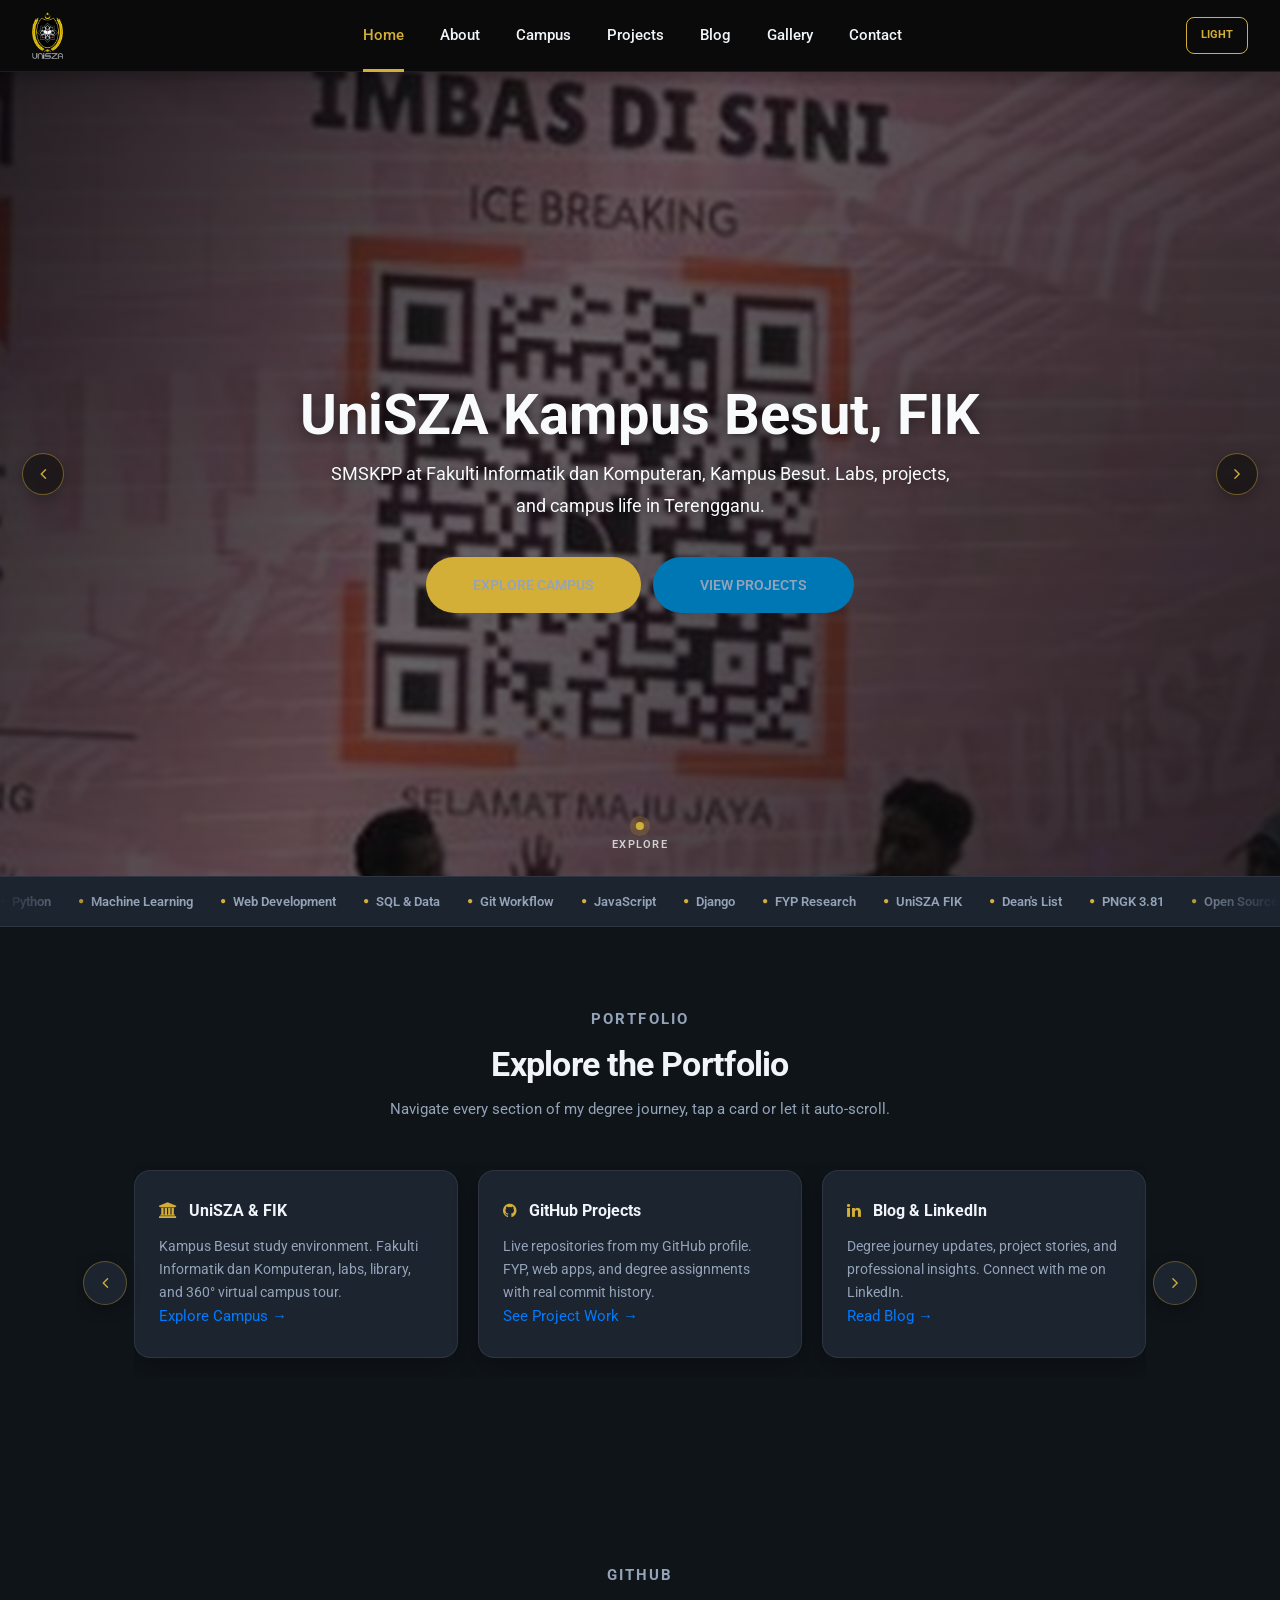
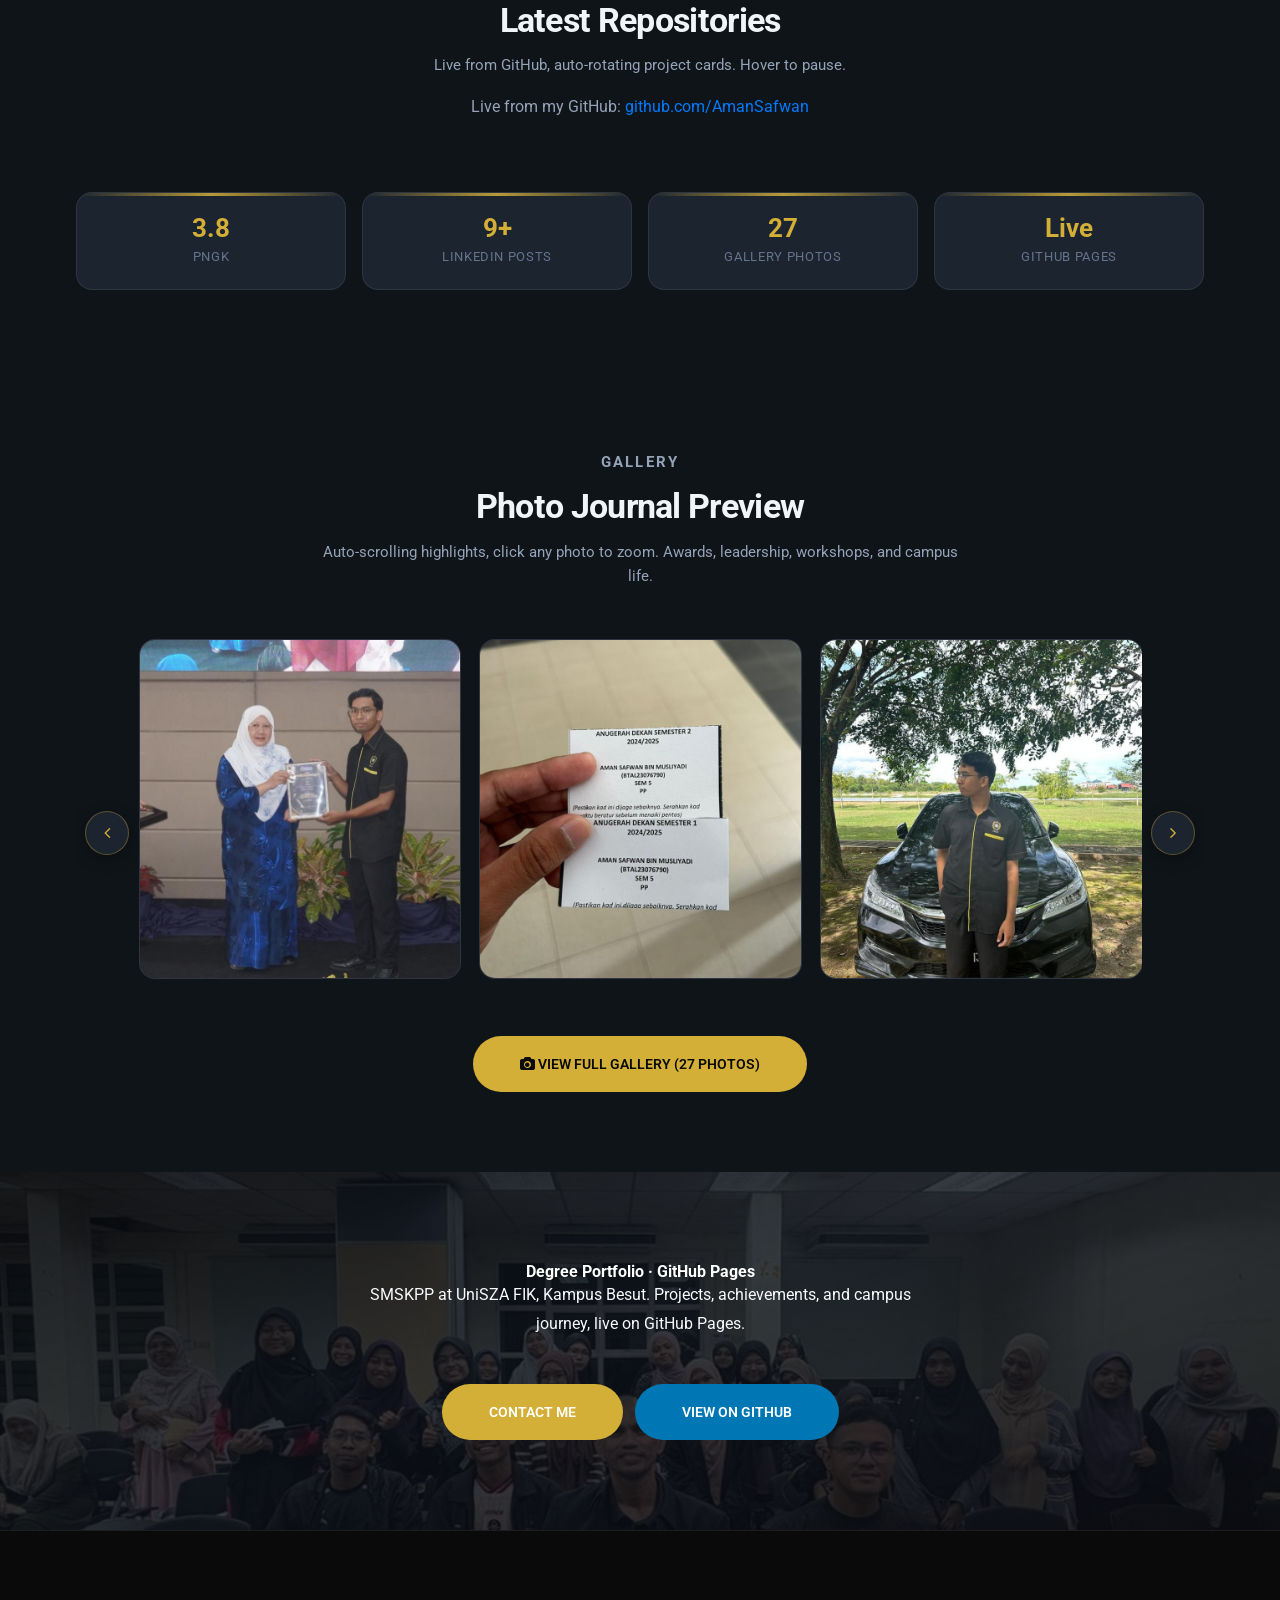
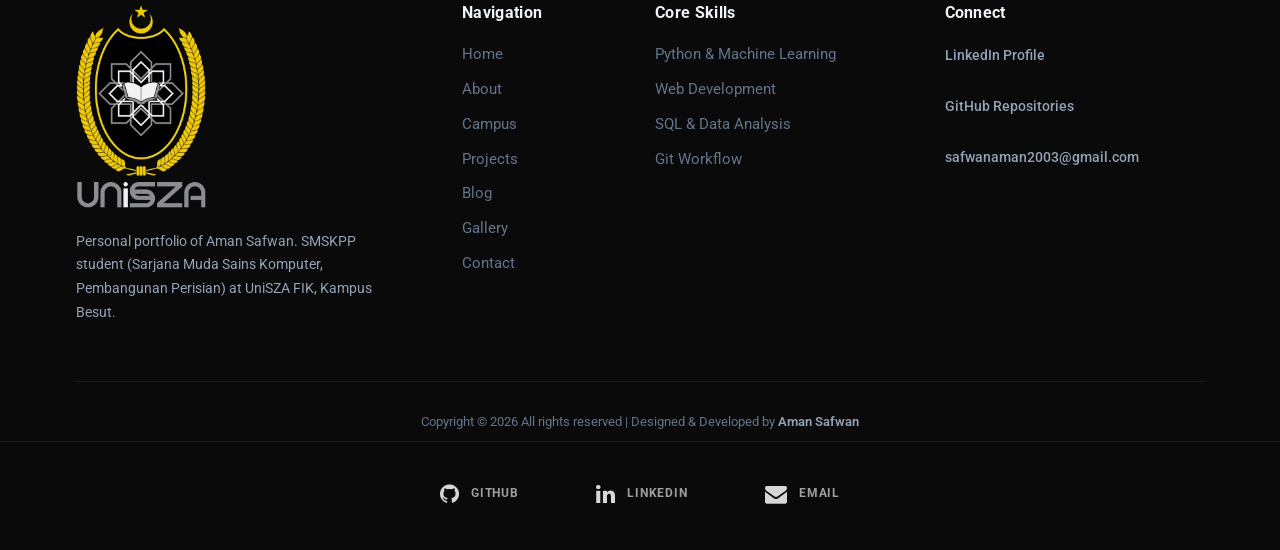
==== commit c8a40a8a: "Harden contact form against overlays and extension interference. Remove preloader site-wide, drop jQ" ====
--- a/index.html
+++ b/index.html
@@ -38,8 +38,6 @@
 </head>
 
 <body>
-
-  <div id="preloder"><div class="loader"></div></div>
 
 
 
--- a/assets/css/style.css
+++ b/assets/css/style.css
@@ -156,13 +156,18 @@
 /* Preloder */
 
 #preloder {
+	display: none !important;
+	visibility: hidden !important;
+	pointer-events: none !important;
 	position: fixed;
-	width: 100%;
-	height: 100%;
-	top: 0;
-	left: 0;
-	z-index: 999999;
-	background: #000;
+	width: 0;
+	height: 0;
+	overflow: hidden;
+	z-index: -1;
+}
+
+#preloder.is-active {
+	pointer-events: none !important;
 }
 
 .loader {
--- a/assets/css/components.css
+++ b/assets/css/components.css
@@ -4105,12 +4105,30 @@
 	align-items: flex-start;
 }
 
+.page-contact .contact-section {
+	position: relative;
+	z-index: 50;
+	isolation: isolate;
+}
+
+.page-contact .contact-form-panel {
+	background: var(--bg-surface);
+	border: 1px solid var(--border-subtle);
+	border-radius: var(--radius-lg);
+	box-shadow: var(--shadow-card);
+	overflow: visible;
+	position: relative;
+	z-index: 51;
+}
+
 .contact-form-panel {
 	background: var(--bg-surface);
 	border: 1px solid var(--border-subtle);
 	border-radius: var(--radius-lg);
 	box-shadow: var(--shadow-card);
-	overflow: hidden;
+	overflow: visible;
+	position: relative;
+	z-index: 2;
 }
 
 .contact-form-head {
@@ -4141,6 +4159,28 @@
 	font-size: var(--font-sm);
 	color: var(--text-muted);
 	line-height: var(--leading);
+}
+
+.contact-form-fallback-note {
+	margin: 0 28px 16px;
+	padding: 12px 14px;
+	border-radius: var(--radius-md);
+	border: 1px solid rgba(212, 175, 55, 0.35);
+	background: rgba(212, 175, 55, 0.08);
+	font-size: var(--font-sm);
+	color: var(--text-secondary);
+	line-height: var(--leading);
+}
+
+.contact-form-fallback-note i {
+	color: var(--unisza-gold);
+	margin-right: 6px;
+}
+
+.contact-form-fallback-note a {
+	color: var(--unisza-gold);
+	font-weight: 600;
+	text-decoration: underline;
 }
 
 .contact-form-badge {
@@ -4162,6 +4202,8 @@
 }
 
 .contact-form-pro {
+	position: relative;
+	z-index: 1;
 	padding: 28px;
 }
 
@@ -4218,6 +4260,12 @@
 }
 
 .contact-input-wrap--select > i {
+	z-index: 1;
+	pointer-events: none;
+}
+
+.contact-input-wrap--select select {
+	position: relative;
 	z-index: 2;
 }
 
@@ -4294,10 +4342,24 @@
 	align-items: center;
 	gap: 16px 24px;
 	margin-top: 8px;
+	position: relative;
+	z-index: 2;
 }
 
 .contact-submit-btn {
 	min-width: 180px;
+	min-height: 48px;
+	-webkit-appearance: none;
+	appearance: none;
+	position: relative;
+	z-index: 5;
+	pointer-events: auto !important;
+	cursor: pointer;
+}
+
+.contact-submit-btn:disabled {
+	opacity: 0.75;
+	cursor: wait;
 }
 
 .contact-submit-btn i {
@@ -4342,14 +4404,20 @@
 	padding: 0;
 }
 
+.contact-form-pro .form-status:not(:empty) {
+	display: block;
+}
+
 .contact-form-pro .form-status.success {
 	background: rgba(16, 221, 180, 0.1);
 	border: 1px solid rgba(16, 221, 180, 0.35);
+	color: var(--status-success, #10ddb4);
 }
 
 .contact-form-pro .form-status.error {
 	background: rgba(255, 90, 114, 0.1);
 	border: 1px solid rgba(255, 90, 114, 0.35);
+	color: var(--status-error, #ff5a72);
 }
 
 .contact-sidebar {
@@ -4546,6 +4614,29 @@
 
 	.contact-submit-btn {
 		width: 100%;
+		max-width: 100%;
+	}
+
+	.contact-form-actions {
+		padding-bottom: calc(8px + env(safe-area-inset-bottom, 0px));
+	}
+
+	.page-contact .scroll-top-btn.visible {
+		bottom: calc(88px + env(safe-area-inset-bottom, 0px)) !important;
+	}
+
+	.slicknav_menu:not(.slicknav_open) .slicknav_nav,
+	.slicknav_nav.slicknav_hidden {
+		display: none !important;
+		visibility: hidden !important;
+		pointer-events: none !important;
+		height: 0 !important;
+		overflow: hidden !important;
+	}
+
+	.slicknav_open .slicknav_nav,
+	.slicknav_menu.slicknav_open .slicknav_nav {
+		pointer-events: auto;
 	}
 
 	.contact-field-tip {
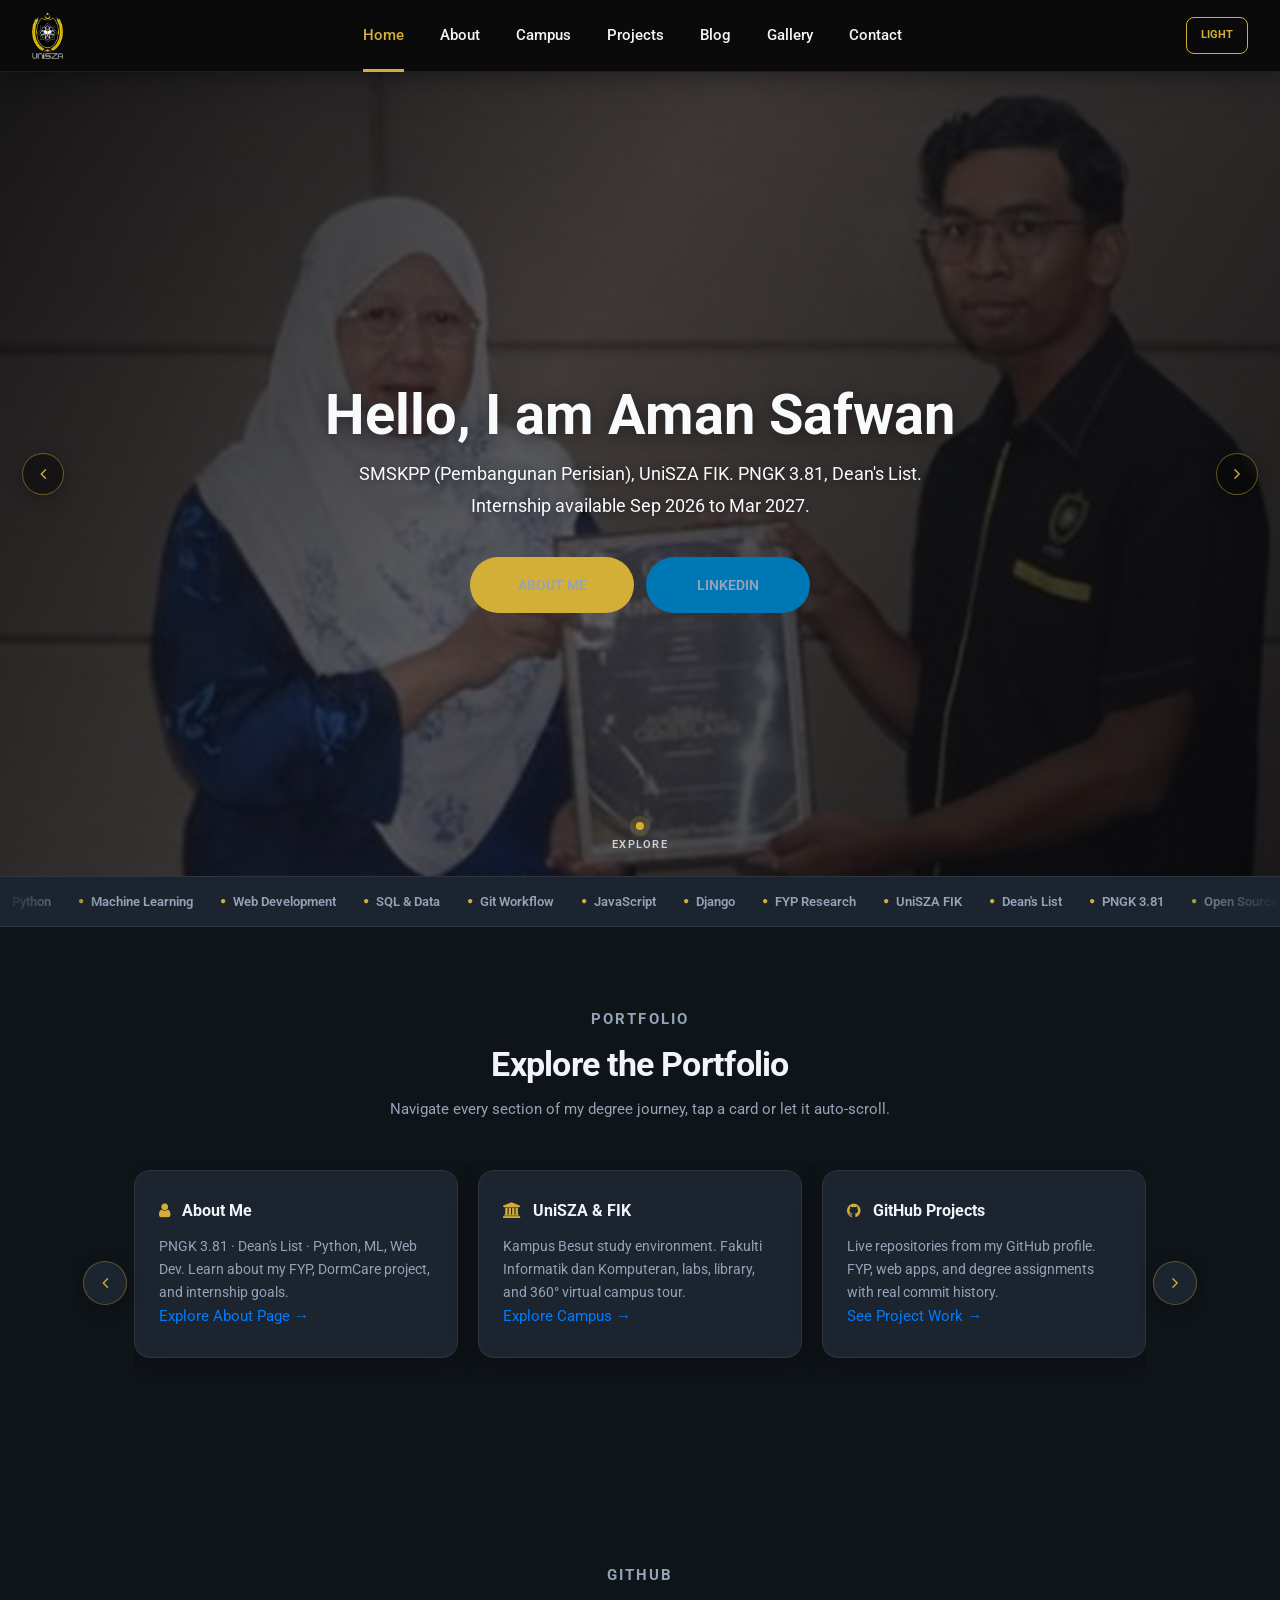
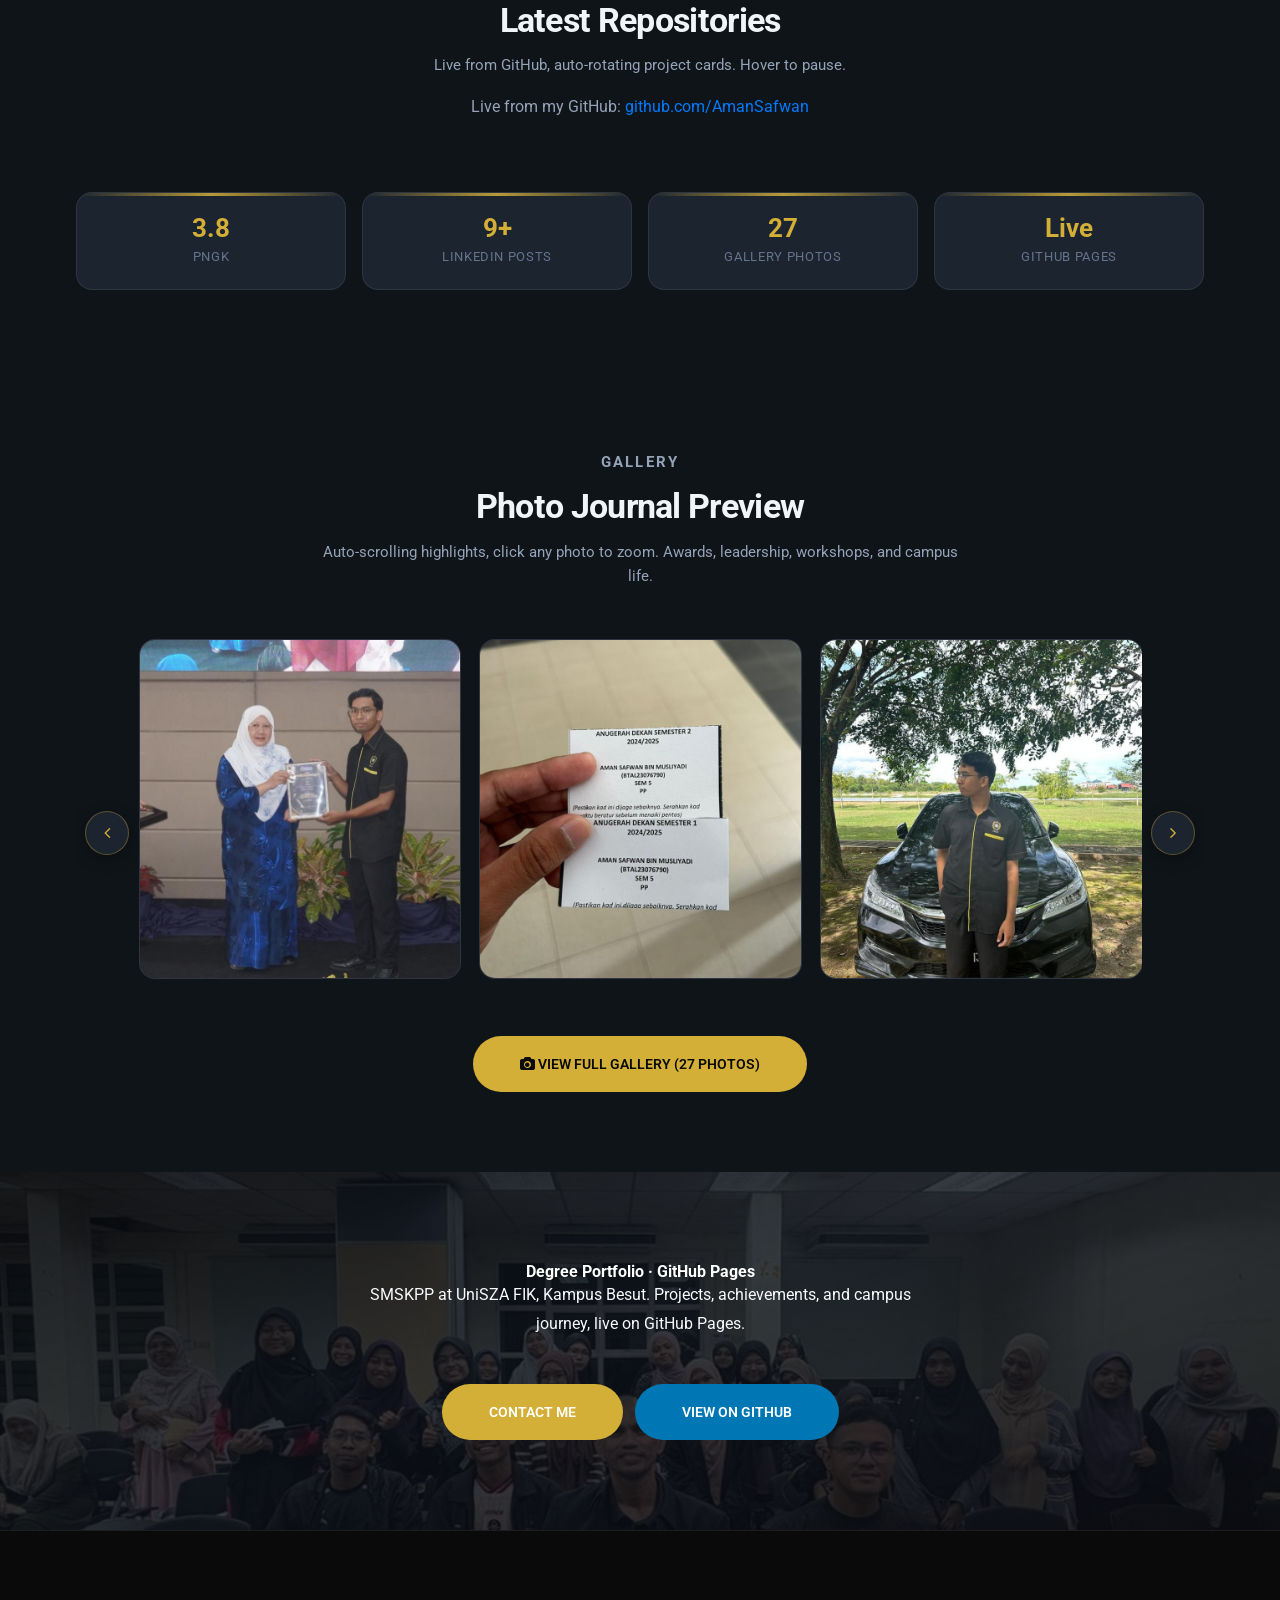
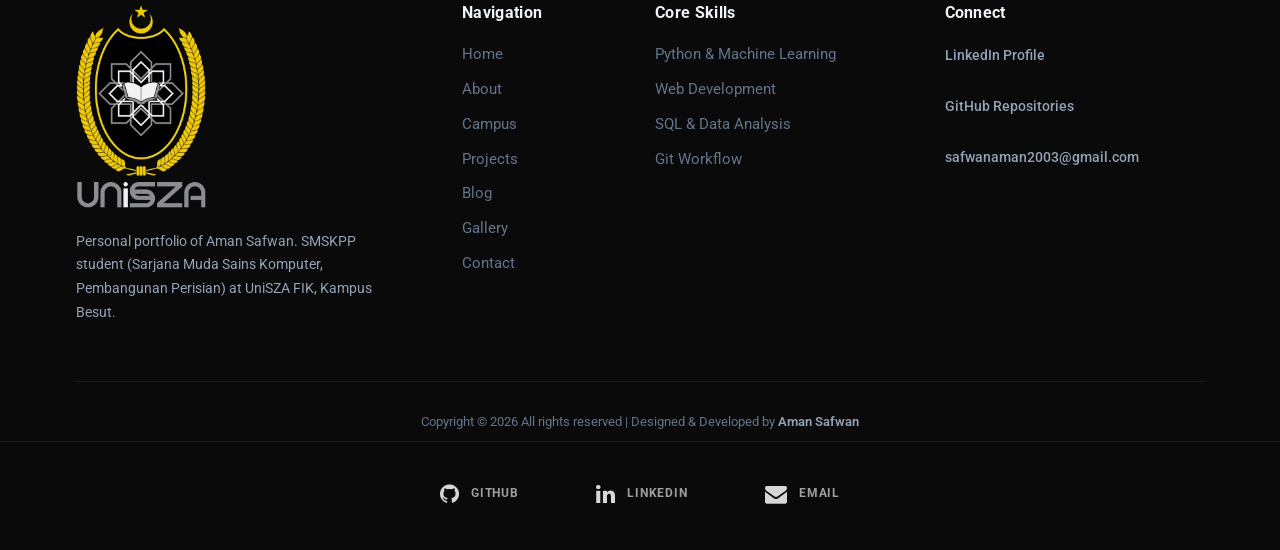
==== commit dae144c1: "Polish mobile UX: navigation, layout, and touch targets Fix hamburger menu open/close logic, overrid" ====
--- a/index.html
+++ b/index.html
@@ -33,7 +33,7 @@
 
   <link rel="stylesheet" href="assets/css/theme-unisza.css">
 
-  <link rel="stylesheet" href="assets/css/components.css">
+  <link rel="stylesheet" href="assets/css/components.css?v=20260605">
 
 </head>
 
@@ -318,7 +318,7 @@
 
         <a href="contact.html" class="site-btn">Contact Me</a>
 
-        <a href="https://github.com/AmanSafwan/personal-blog" target="_blank" rel="noopener noreferrer" class="site-btn sb-color ml-2">View on GitHub</a>
+        <a href="https://github.com/AmanSafwan/portfolio-aman" target="_blank" rel="noopener noreferrer" class="site-btn sb-color ml-2">View on GitHub</a>
 
       </div>
 
@@ -462,7 +462,7 @@
 
   <script src="assets/js/jquery.magnific-popup.min.js"></script>
 
-  <script src="assets/js/main.js"></script>
+  <script src="assets/js/main.js?v=20260605"></script>
 
   <script src="assets/js/home-interactions.js"></script>
 
--- a/assets/css/components.css
+++ b/assets/css/components.css
@@ -4105,6 +4105,11 @@
 	align-items: flex-start;
 }
 
+.page-contact .reveal-on-scroll {
+	opacity: 1;
+	transform: none;
+}
+
 .page-contact .contact-section {
 	position: relative;
 	z-index: 50;
@@ -4161,26 +4166,244 @@
 	line-height: var(--leading);
 }
 
-.contact-form-fallback-note {
-	margin: 0 28px 16px;
-	padding: 12px 14px;
+.contact-success-banner {
+	display: none;
+	align-items: flex-start;
+	gap: 14px;
+	margin: 0 28px 20px;
+	padding: 16px 18px;
 	border-radius: var(--radius-md);
-	border: 1px solid rgba(212, 175, 55, 0.35);
-	background: rgba(212, 175, 55, 0.08);
+	border: 1px solid rgba(16, 221, 180, 0.45);
+	background: rgba(16, 221, 180, 0.1);
+	color: var(--text-primary);
+}
+
+.contact-success-banner.is-visible {
+	display: flex;
+}
+
+.contact-success-banner > i {
+	flex-shrink: 0;
+	font-size: 1.5rem;
+	color: #10ddb4;
+	margin-top: 2px;
+}
+
+.contact-success-banner strong {
+	display: block;
+	font-size: var(--font-base);
+	margin-bottom: 4px;
+}
+
+.contact-success-banner p {
+	margin: 0;
 	font-size: var(--font-sm);
 	color: var(--text-secondary);
 	line-height: var(--leading);
 }
 
-.contact-form-fallback-note i {
-	color: var(--unisza-gold);
-	margin-right: 6px;
-}
-
-.contact-form-fallback-note a {
-	color: var(--unisza-gold);
+.contact-activation-note {
+	display: flex;
+	align-items: flex-start;
+	gap: 12px;
+	margin: 0 28px 16px;
+	padding: 14px 16px;
+	border-radius: var(--radius-md);
+	border: 1px solid rgba(212, 175, 55, 0.4);
+	background: rgba(212, 175, 55, 0.09);
+}
+
+.contact-activation-note > i {
+	flex-shrink: 0;
+	color: var(--unisza-gold);
+	font-size: 1.2rem;
+	margin-top: 2px;
+}
+
+.contact-activation-note p {
+	margin: 0;
+	font-size: var(--font-sm);
+	color: var(--text-secondary);
+	line-height: var(--leading);
+}
+
+.contact-activation-note strong {
+	color: var(--text-primary);
+}
+
+.contact-form-iframe-wrap {
+	border-top: 1px solid var(--border-subtle);
+	padding: 0 28px 24px;
+	background: var(--bg-surface);
+}
+
+.contact-form-iframe {
+	display: block;
+	width: 100%;
+	height: 1px;
+	min-height: 0;
+	border: none;
+	background: transparent;
+	overflow: hidden;
+}
+
+/* Embedded contact form frame */
+html.page-contact-frame-root,
+.page-contact-frame {
+	margin: 0;
+	padding: 0;
+	height: auto;
+	min-height: 0;
+	background: var(--bg-surface);
+	color: var(--text-primary);
+	overflow: visible;
+}
+
+.page-contact-frame .frame-form-wrap {
+	padding: 16px 0 0;
+}
+
+.page-contact-frame .contact-form-pro--frame {
+	padding: 0;
+}
+
+.page-contact-frame .frame-status {
+	margin: 0 0 14px;
+	padding: 12px 14px;
+	border-radius: var(--radius-md);
+	font-size: var(--font-sm);
+	display: none;
+}
+
+.page-contact-frame .frame-status.error {
+	display: block;
+	border: 1px solid #ff5a72;
+	background: rgba(255, 90, 114, 0.1);
+	color: #ffb4c0;
+}
+
+.page-contact-frame .frame-status.success {
+	display: block;
+	border: 1px solid rgba(16, 221, 180, 0.5);
+	background: rgba(16, 221, 180, 0.1);
+	color: #10ddb4;
+}
+
+.page-contact-frame .contact-form-note {
+	margin-bottom: 0;
+}
+
+body.light-theme .contact-form-iframe-wrap,
+body.light-theme .page-contact-frame {
+	background: var(--bg-elevated);
+}
+
+.contact-trust-row {
+	display: flex;
+	flex-wrap: wrap;
+	gap: 10px 16px;
+	margin: 0 28px 20px;
+	padding-top: 4px;
+}
+
+.contact-trust-item {
+	display: inline-flex;
+	align-items: center;
+	gap: 6px;
+	font-size: var(--font-xs);
 	font-weight: 600;
-	text-decoration: underline;
+	color: var(--text-muted);
+	text-transform: uppercase;
+	letter-spacing: 0.04em;
+}
+
+.contact-trust-item i {
+	color: var(--unisza-gold);
+}
+
+.contact-faq-section {
+	background: var(--bg-elevated);
+}
+
+.contact-faq-grid {
+	display: grid;
+	grid-template-columns: repeat(2, 1fr);
+	gap: 16px;
+	margin-top: 8px;
+}
+
+.contact-faq-item {
+	background: var(--bg-surface);
+	border: 1px solid var(--border-subtle);
+	border-radius: var(--radius-lg);
+	padding: 0;
+	overflow: hidden;
+	transition: border-color 0.2s ease;
+}
+
+.contact-faq-item:hover {
+	border-color: var(--border-accent);
+}
+
+.contact-faq-item summary {
+	cursor: pointer;
+	list-style: none;
+	padding: 18px 20px;
+	font-size: var(--font-base);
+	font-weight: 600;
+	color: var(--text-primary);
+	display: flex;
+	align-items: center;
+	justify-content: space-between;
+	gap: 12px;
+}
+
+.contact-faq-item summary::-webkit-details-marker {
+	display: none;
+}
+
+.contact-faq-item summary::after {
+	content: '+';
+	color: var(--unisza-gold);
+	font-size: 1.25rem;
+	font-weight: 700;
+	line-height: 1;
+}
+
+.contact-faq-item[open] summary::after {
+	content: '−';
+}
+
+.contact-faq-item p {
+	margin: 0;
+	padding: 0 20px 18px;
+	font-size: var(--font-sm);
+	color: var(--text-secondary);
+	line-height: var(--leading);
+}
+
+.page-contact .contact-section,
+.page-contact .contact-form-panel,
+.page-contact .contact-form-pro,
+.page-contact .contact-form-actions,
+.page-contact #contactForm,
+.page-contact #contactForm input,
+.page-contact #contactForm select,
+.page-contact #contactForm textarea,
+.page-contact #contactForm button,
+.page-contact .contact-submit-btn {
+	pointer-events: auto !important;
+	touch-action: manipulation;
+}
+
+.page-contact .contact-submit-btn {
+	position: relative;
+	z-index: 100;
+	cursor: pointer;
+}
+
+.page-contact .contact-submit-btn[aria-busy='true'] {
+	opacity: 0.9;
 }
 
 .contact-form-badge {
@@ -4347,14 +4570,33 @@
 }
 
 .contact-submit-btn {
-	min-width: 180px;
-	min-height: 48px;
+	min-width: 160px;
+	min-height: 44px;
+	padding: 12px 24px !important;
+	font-size: 14px !important;
+	line-height: 1.2 !important;
+	border-radius: var(--radius-md) !important;
+	text-transform: none !important;
+	letter-spacing: 0.02em;
 	-webkit-appearance: none;
 	appearance: none;
 	position: relative;
 	z-index: 5;
 	pointer-events: auto !important;
 	cursor: pointer;
+	width: auto;
+	max-width: 100%;
+	white-space: nowrap;
+}
+
+.page-contact-frame .contact-submit-btn {
+	transform: none !important;
+	box-shadow: none !important;
+}
+
+.page-contact-frame .contact-submit-btn:hover {
+	transform: none !important;
+	box-shadow: 0 8px 20px rgba(16, 221, 180, 0.22) !important;
 }
 
 .contact-submit-btn:disabled {
@@ -4576,11 +4818,25 @@
 	background: var(--bg-surface);
 }
 
-body.light-theme .contact-topics-section {
+body.light-theme .contact-topics-section,
+body.light-theme .contact-faq-section {
 	background: var(--bg-surface);
 }
 
+body.light-theme .contact-success-banner {
+	background: rgba(16, 221, 180, 0.12);
+	border-color: rgba(16, 221, 180, 0.5);
+}
+
+body.light-theme .contact-faq-item {
+	background: var(--bg-elevated);
+}
+
 @media (max-width: 991px) {
+	.contact-faq-grid {
+		grid-template-columns: 1fr;
+	}
+
 	.contact-stats-bar {
 		grid-template-columns: repeat(2, 1fr);
 	}
@@ -4603,6 +4859,27 @@
 	}
 
 	.contact-form-head,
+	.contact-form-pro,
+	.contact-success-banner,
+	.contact-trust-row,
+	.contact-activation-note,
+	.contact-form-iframe-wrap {
+		margin-left: 0;
+		margin-right: 0;
+	}
+
+	.contact-form-iframe-wrap {
+		padding: 0 20px 20px;
+	}
+
+	.contact-success-banner,
+	.contact-trust-row,
+	.contact-activation-note {
+		margin-left: 20px;
+		margin-right: 20px;
+	}
+
+	.contact-form-head,
 	.contact-form-pro {
 		padding: 20px;
 	}
@@ -4615,6 +4892,8 @@
 	.contact-submit-btn {
 		width: 100%;
 		max-width: 100%;
+		padding: 14px 20px !important;
+		white-space: normal;
 	}
 
 	.contact-form-actions {
@@ -4623,20 +4902,6 @@
 
 	.page-contact .scroll-top-btn.visible {
 		bottom: calc(88px + env(safe-area-inset-bottom, 0px)) !important;
-	}
-
-	.slicknav_menu:not(.slicknav_open) .slicknav_nav,
-	.slicknav_nav.slicknav_hidden {
-		display: none !important;
-		visibility: hidden !important;
-		pointer-events: none !important;
-		height: 0 !important;
-		overflow: hidden !important;
-	}
-
-	.slicknav_open .slicknav_nav,
-	.slicknav_menu.slicknav_open .slicknav_nav {
-		pointer-events: auto;
 	}
 
 	.contact-field-tip {
@@ -5153,9 +5418,25 @@
 }
 
 @media (max-width: 767px) {
+	.reveal-on-scroll {
+		opacity: 1;
+		transform: none;
+	}
+
+	.main-menu,
+	.header-add {
+		display: none !important;
+		visibility: hidden !important;
+		pointer-events: none !important;
+		position: absolute !important;
+		width: 0 !important;
+		height: 0 !important;
+		overflow: hidden !important;
+	}
+
 	.header-section {
 		flex-wrap: nowrap;
-		z-index: 10000;
+		z-index: 10002;
 	}
 
 	.header-actions {
@@ -5164,6 +5445,8 @@
 		gap: 8px;
 		margin-left: auto;
 		flex-shrink: 0;
+		position: relative;
+		z-index: 10003;
 	}
 
 	.slicknav_menu {
@@ -5185,6 +5468,7 @@
 		display: inline-flex !important;
 		align-items: center;
 		justify-content: center;
+		z-index: 10004;
 	}
 
 	.header-actions .slicknav_nav,
@@ -5205,6 +5489,52 @@
 		box-shadow: 0 12px 32px rgba(0, 0, 0, 0.35);
 	}
 
+	/* slicknav_open is on .slicknav_btn, not .slicknav_menu */
+	.slicknav_nav.slicknav_hidden {
+		display: none !important;
+		visibility: hidden !important;
+		pointer-events: none !important;
+		height: 0 !important;
+		max-height: 0 !important;
+		overflow: hidden !important;
+		padding: 0 !important;
+		border: none !important;
+		box-shadow: none !important;
+	}
+
+	.slicknav_btn.slicknav_open + .slicknav_nav,
+	body.mobile-nav-open .slicknav_nav {
+		display: block !important;
+		visibility: visible !important;
+		pointer-events: auto !important;
+		height: auto !important;
+		max-height: calc(100dvh - var(--header-h, 72px) - env(safe-area-inset-top, 0px)) !important;
+		overflow-y: auto !important;
+		padding: 8px 0 !important;
+	}
+
+	.mobile-nav-backdrop {
+		display: none;
+		position: fixed;
+		inset: 0;
+		top: calc(var(--header-h, 72px) + env(safe-area-inset-top, 0px));
+		background: rgba(0, 0, 0, 0.45);
+		z-index: 10000;
+		border: none;
+		padding: 0;
+		cursor: pointer;
+		-webkit-tap-highlight-color: transparent;
+	}
+
+	body.mobile-nav-open {
+		overflow: hidden;
+	}
+
+	body.mobile-nav-open .mobile-nav-backdrop {
+		display: block;
+		pointer-events: auto;
+	}
+
 	.slicknav_nav a {
 		min-height: 44px;
 		display: flex;
@@ -5270,6 +5600,17 @@
 		right: calc(16px + env(safe-area-inset-right, 0px)) !important;
 		min-width: 44px;
 		min-height: 44px;
+		z-index: 9998;
+	}
+
+	.contact-form-iframe-wrap,
+	.contact-form-iframe {
+		pointer-events: auto;
+		touch-action: manipulation;
+	}
+
+	.contact-form-iframe {
+		max-width: 100%;
 	}
 
 	.photo-card--featured img {
@@ -5288,6 +5629,293 @@
 	.container {
 		padding-left: max(16px, env(safe-area-inset-left, 0px));
 		padding-right: max(16px, env(safe-area-inset-right, 0px));
+	}
+
+	/* Neutralize legacy style.css mobile rules */
+	.slicknav_menu {
+		margin-top: 0 !important;
+	}
+
+	.slicknav_btn {
+		margin: 0 !important;
+		top: auto !important;
+		right: auto !important;
+		position: static !important;
+		background: transparent !important;
+	}
+
+	.theme-toggle {
+		position: static !important;
+		top: auto !important;
+		right: auto !important;
+		padding: 8px 12px !important;
+		font-size: 10px !important;
+		letter-spacing: 0.04em;
+	}
+
+	.header-section {
+		background: var(--bg-header) !important;
+		height: calc(var(--header-h, 64px) + env(safe-area-inset-top, 0px)) !important;
+	}
+
+	.header-section.header-scrolled {
+		height: calc(58px + env(safe-area-inset-top, 0px)) !important;
+	}
+
+	body {
+		padding-top: calc(var(--header-h, 64px) + env(safe-area-inset-top, 0px));
+	}
+
+	.hero-item h2 {
+		font-size: clamp(1.5rem, 6.5vw, 2rem) !important;
+		line-height: 1.15 !important;
+	}
+
+	.page-top-section h2 {
+		font-size: clamp(1.75rem, 8vw, 2.5rem) !important;
+		line-height: 1.15 !important;
+	}
+
+	/* Hero: centered stack, easy tap targets */
+	.hero-item,
+	.hero-item--banner {
+		min-height: clamp(400px, 68vh, 500px) !important;
+		padding-top: 20px !important;
+	}
+
+	.hero-item--banner .container {
+		display: flex;
+		flex-direction: column;
+		align-items: center;
+		text-align: center;
+		padding-bottom: 52px;
+		gap: 0;
+	}
+
+	.hero-item--banner h2 {
+		font-size: clamp(1.45rem, 6.2vw, 1.95rem) !important;
+		margin-bottom: 10px !important;
+		max-width: 100%;
+	}
+
+	.hero-item--banner p {
+		font-size: 0.9rem !important;
+		line-height: 1.55 !important;
+		margin-bottom: 14px !important;
+		max-width: 100%;
+	}
+
+	.hero-item--banner .site-btn,
+	.hero-item .container .site-btn {
+		width: 100%;
+		max-width: min(100%, 300px);
+		margin: 6px 0 0 !important;
+		min-height: 48px;
+		padding: 14px 18px !important;
+		font-size: 13px;
+		letter-spacing: 0.06em;
+	}
+
+	.hero-scroll-cue {
+		bottom: 12px;
+		font-size: 10px;
+		z-index: 6;
+		pointer-events: auto;
+	}
+
+	.hero-section .hero-slider .owl-nav button {
+		--carousel-nav-size: 40px;
+		opacity: 0.95;
+	}
+
+	.hero-slider .owl-dots {
+		bottom: 8px;
+	}
+
+	.hero-slider .owl-dot span {
+		width: 8px;
+		height: 8px;
+		margin: 4px 3px;
+	}
+
+	/* Cards, grids, sections */
+	.portfolio-card {
+		padding: 22px 18px;
+		margin: 0 2px;
+	}
+
+	.portfolio-card h3 {
+		font-size: 1.08rem;
+	}
+
+	.portfolio-card p {
+		font-size: 0.9rem;
+		line-height: 1.55;
+	}
+
+	.repo-card {
+		padding: 18px 16px;
+	}
+
+	.repo-filter-bar {
+		flex-wrap: wrap;
+		gap: 8px;
+		justify-content: center;
+	}
+
+	.repo-filter-tab {
+		min-height: 40px;
+		flex: 0 1 auto;
+	}
+
+	.github-stat-strip,
+	.home-stats-strip {
+		gap: 10px;
+	}
+
+	.home-stat-item {
+		padding: 12px 10px;
+		text-align: center;
+	}
+
+	.home-stat-item strong {
+		font-size: 1.25rem;
+	}
+
+	.home-stat-item span {
+		font-size: 11px;
+	}
+
+	.campus-journey-grid {
+		grid-template-columns: 1fr;
+	}
+
+	.gallery-filter-bar {
+		flex-wrap: wrap;
+		justify-content: center;
+		gap: 8px;
+	}
+
+	.gallery-filter-btn {
+		min-height: 40px;
+		padding: 10px 14px;
+		font-size: 12px;
+	}
+
+	/* Buttons and links */
+	.site-btn,
+	a.site-btn {
+		min-height: 44px;
+		display: inline-flex;
+		align-items: center;
+		justify-content: center;
+		text-align: center;
+	}
+
+	.read-more {
+		min-height: 40px;
+		display: inline-flex;
+		align-items: center;
+		padding: 8px 0;
+	}
+
+	/* Footer */
+	.footer-section {
+		text-align: center;
+	}
+
+	.footer-section .footer-widget {
+		margin-bottom: 28px;
+	}
+
+	.footer-section .footer-widget ul {
+		padding-left: 0;
+	}
+
+	.footer-section .latest-news-widget {
+		text-align: center;
+	}
+
+	.social-links a {
+		min-width: 44px;
+		min-height: 44px;
+		display: inline-flex;
+		align-items: center;
+		justify-content: center;
+	}
+
+	/* Contact page */
+	.contact-page-header {
+		padding: 24px 0 16px;
+	}
+
+	.contact-channel-card,
+	.contact-info-card,
+	.contact-faq-item {
+		margin-bottom: 12px;
+	}
+
+	.contact-form-panel {
+		border-radius: var(--radius-md);
+	}
+
+	/* Blog / feed */
+	.feed-card {
+		padding: 16px;
+	}
+
+	.feed-composer-actions .site-btn {
+		width: 100%;
+	}
+
+	.li-embed-frame iframe {
+		min-height: 420px;
+	}
+
+	/* Page heroes */
+	.page-hero--banner {
+		min-height: 240px;
+		padding-top: 32px;
+		padding-bottom: 28px;
+	}
+
+	.page-hero--banner .container {
+		padding-left: 16px;
+		padding-right: 16px;
+	}
+
+	.banner-section--banner {
+		min-height: 220px;
+	}
+
+	/* Spacing */
+	.spad,
+	.portfolio-section,
+	.blog-section {
+		padding-top: 56px !important;
+		padding-bottom: 56px !important;
+	}
+
+	.section-heading h2 {
+		font-size: clamp(1.35rem, 5.5vw, 1.75rem);
+	}
+
+	.section-heading p {
+		font-size: 0.92rem;
+		line-height: 1.55;
+	}
+
+	/* Keep page content above any stray overlays */
+	main,
+	.hero-section,
+	.portfolio-section,
+	.blog-section,
+	.feed-section,
+	.contact-section,
+	.gallery-section,
+	.footer-section {
+		position: relative;
+		z-index: 1;
 	}
 }
 
